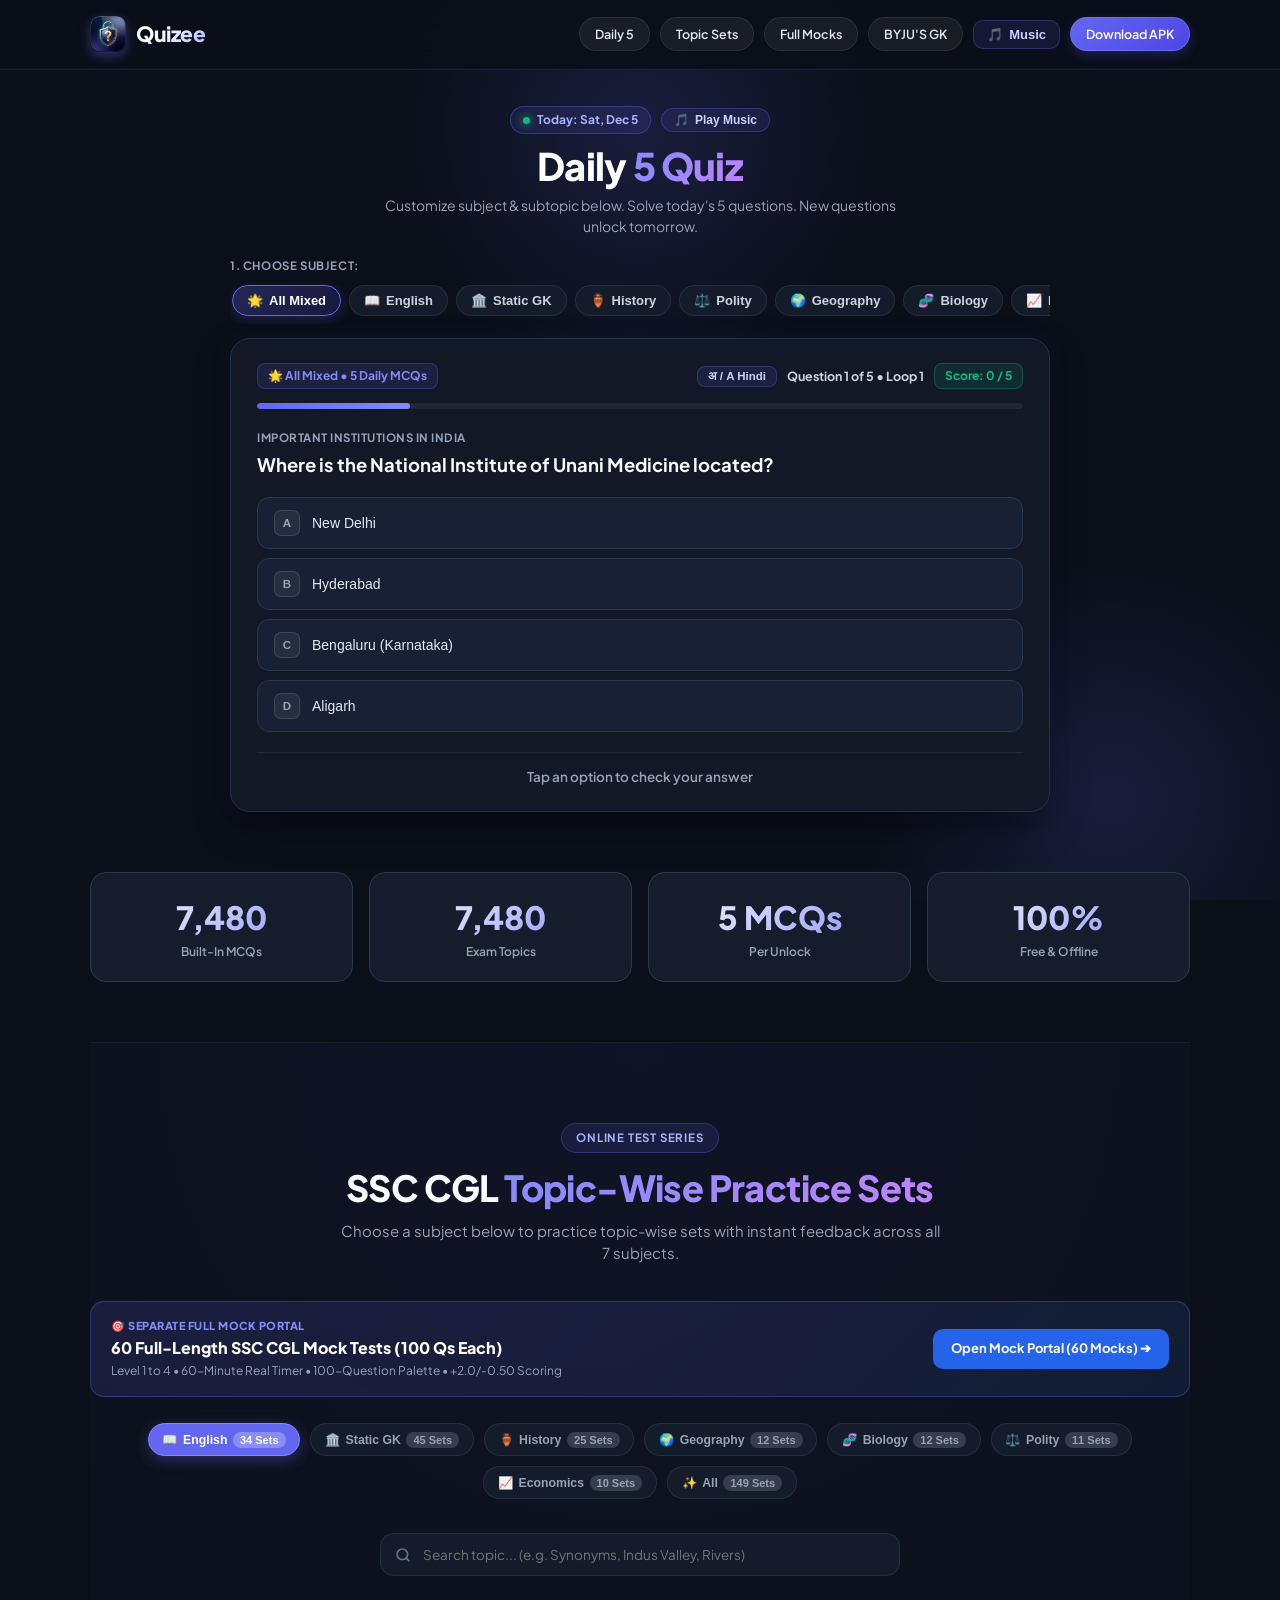
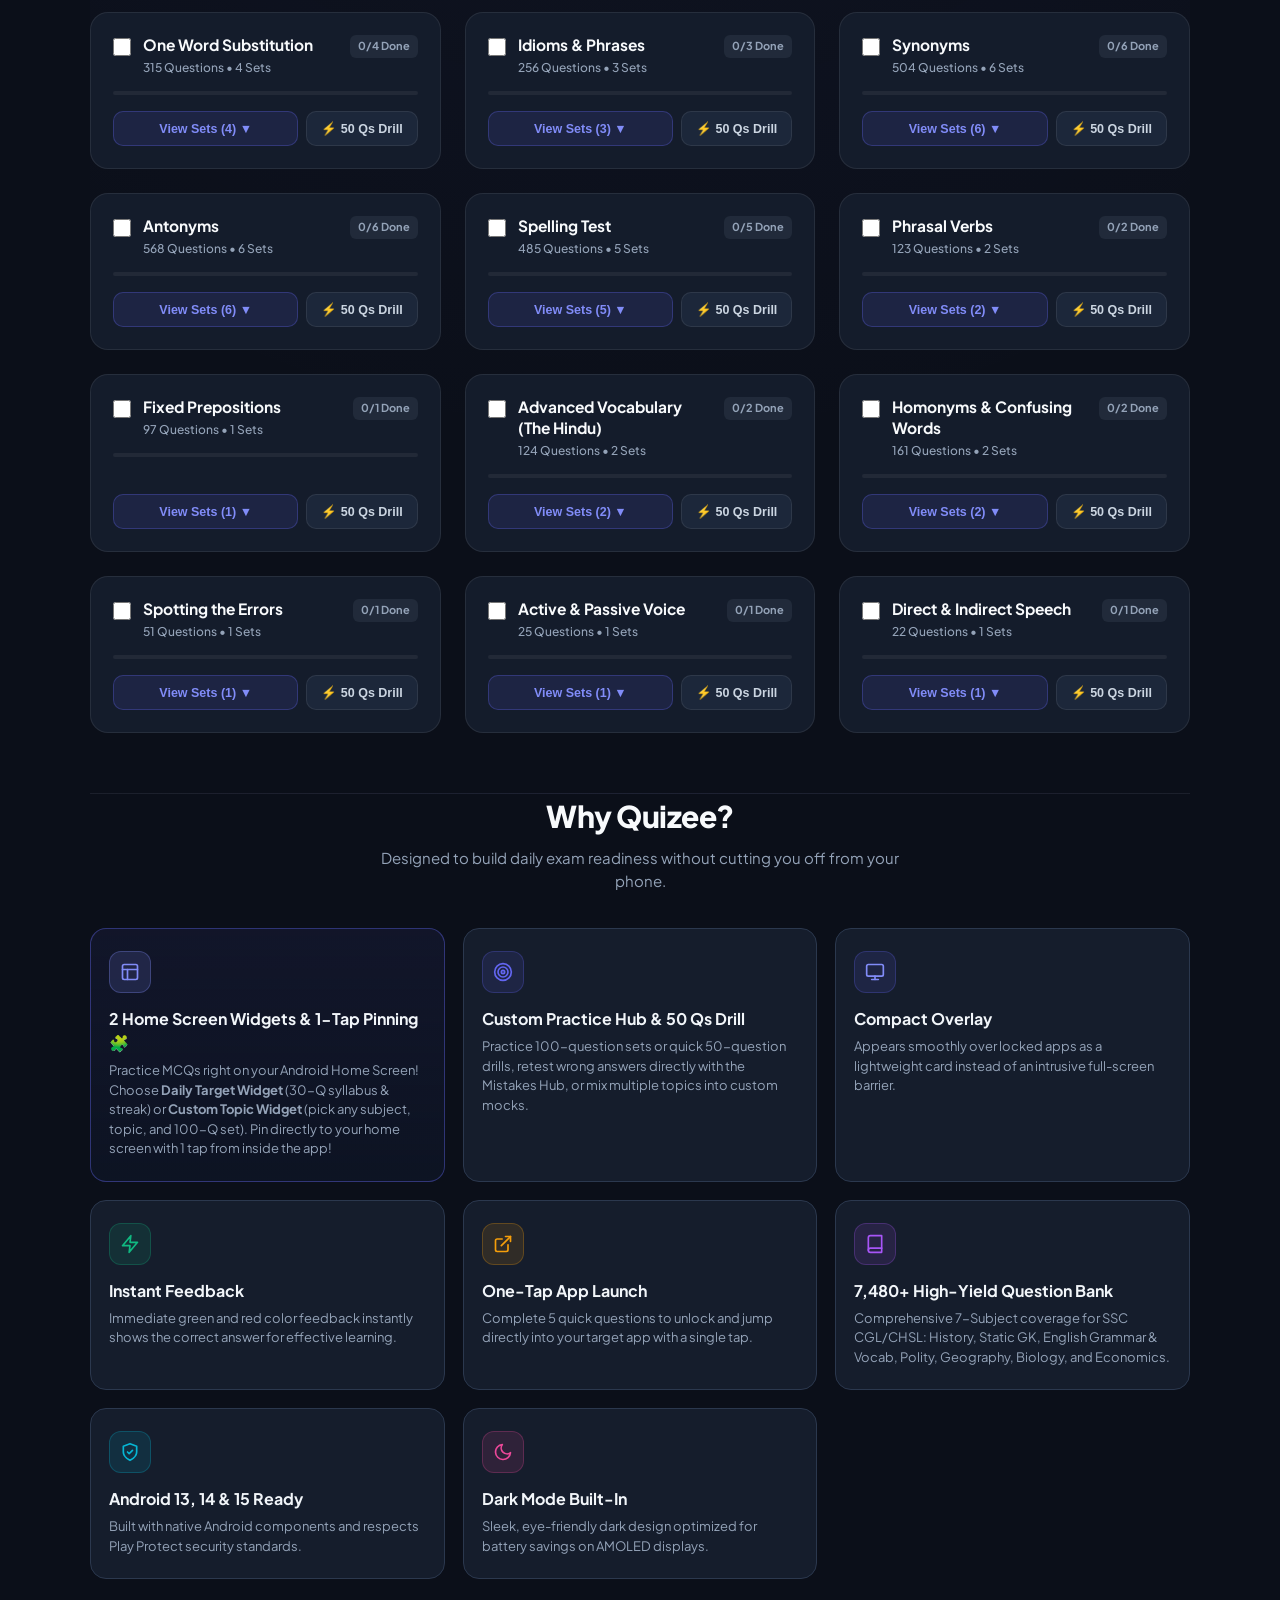
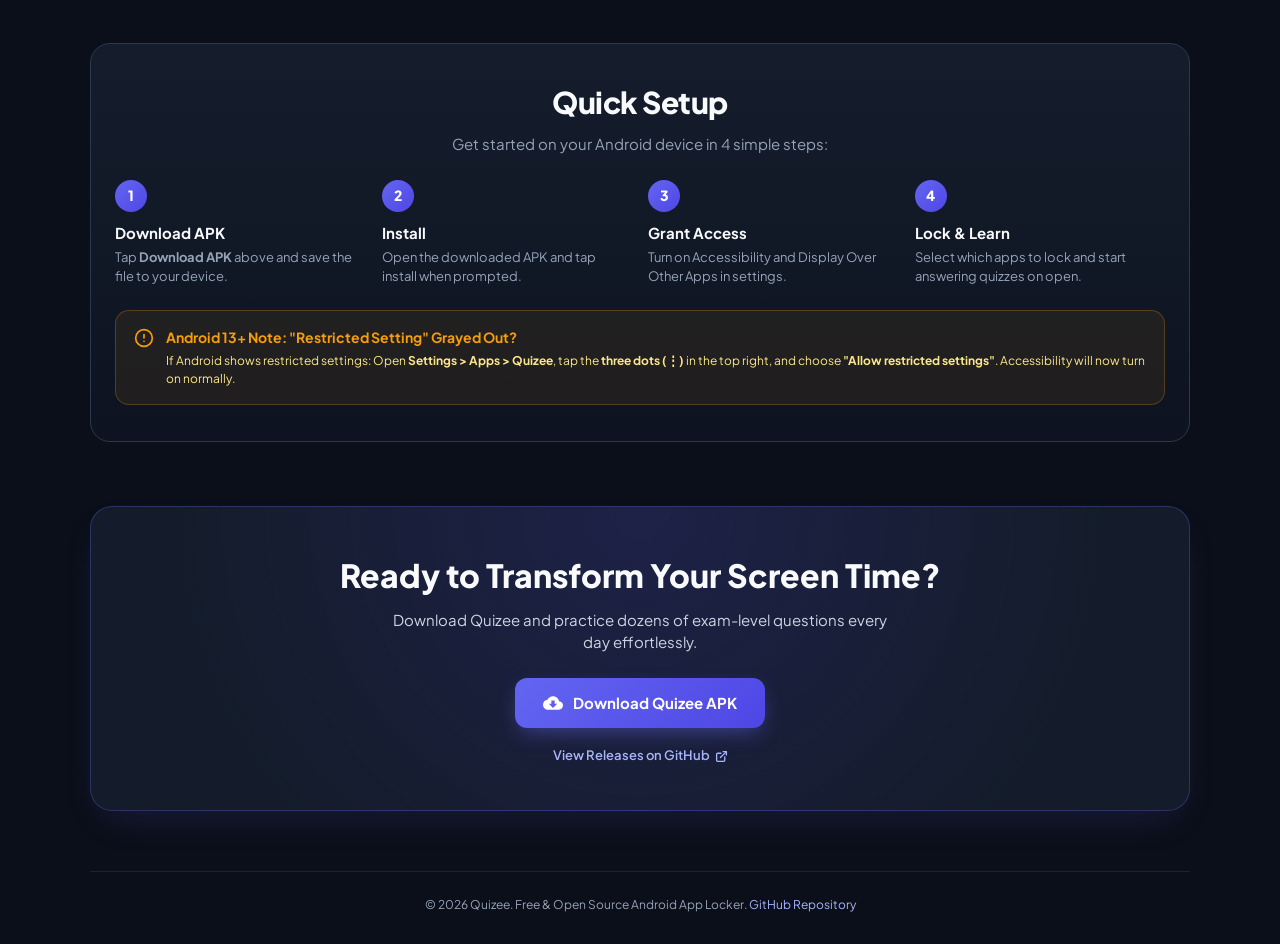
==== docs/index.html @ a21f6f50 "feat: remove manual Next button, auto-advance on answer after 1.3s" ====
<!DOCTYPE html>
<html lang="en">
<head>
    <meta charset="UTF-8">
    <meta name="viewport" content="width=device-width, initial-scale=1.0">
    <title>Quizee — Smart Quiz App Locker for Android | Download APK</title>
    <meta name="description" content="Quizee: Lock distracting apps behind quick 5-question quizzes. Practice 7400+ High-Yield Static GK, English, History, Polity, Geography, Biology & Economics MCQs while reducing screen time. Free and offline.">
    <link rel="icon" type="image/png" href="assets/favicon.png">
    
    <!-- PWA & 100% Offline Support -->
    <link rel="manifest" href="manifest.json">
    <meta name="theme-color" content="#6366f1">
    <meta name="mobile-web-app-capable" content="yes">
    <meta name="apple-mobile-web-app-capable" content="yes">
    <meta name="apple-mobile-web-app-status-bar-style" content="black-translucent">
    <meta name="apple-mobile-web-app-title" content="Quizee">

    <!-- Google Fonts -->
    <link rel="preconnect" href="https://fonts.googleapis.com">
    <link rel="preconnect" href="https://fonts.gstatic.com" crossorigin>
    <link href="https://fonts.googleapis.com/css2?family=Plus+Jakarta+Sans:wght@400;500;600;700;800&family=JetBrains+Mono:wght@500;700&display=swap" rel="stylesheet">

    <style>
        :root {
            --primary: #6366f1;
            --primary-glow: #818cf8;
            --secondary: #4f46e5;
            --correct-green: #10b981;
            --wrong-red: #ef4444;
            --bg-dark: #0b0f19;
            --card-bg: #151d2c;
            --card-border: #2b384e;
            --text-main: #f8fafc;
            --text-muted: #94a3b8;
            --amber: #f59e0b;
        }

        *, *::before, *::after {
            margin: 0;
            padding: 0;
            box-sizing: border-box;
        }

        html, body {
            width: 100%;
            max-width: 100%;
            overflow-x: hidden;
            overflow-x: clip;
            background-color: var(--bg-dark);
            color: var(--text-main);
            font-family: 'Plus Jakarta Sans', sans-serif;
            line-height: 1.5;
            -webkit-font-smoothing: antialiased;
        }

        /* Ambient Glow Wrapper to prevent horizontal overflow */
        .glow-wrapper {
            position: absolute;
            top: 0;
            left: 0;
            width: 100%;
            max-width: 100%;
            height: 100%;
            overflow: hidden;
            pointer-events: none;
            z-index: 0;
        }

        .glow-circle {
            position: absolute;
            width: min(500px, 90vw);
            height: min(500px, 90vw);
            border-radius: 50%;
            background: radial-gradient(circle, rgba(99, 102, 241, 0.16) 0%, rgba(11, 15, 25, 0) 70%);
            pointer-events: none;
        }
        .glow-1 { top: -120px; left: 50%; transform: translateX(-50%); }
        .glow-2 { top: 550px; right: -80px; }

        .container {
            width: 100%;
            max-width: 1140px;
            margin: 0 auto;
            padding: 0 20px;
            position: relative;
            z-index: 1;
        }

        @media (max-width: 480px) {
            .container {
                padding: 0 16px;
            }
        }

        /* Sticky Glassmorphic Header & Modern Responsive Navigation */
        html {
            scroll-behavior: smooth;
            scroll-padding-top: 80px;
        }

        .site-header {
            position: sticky;
            top: 0;
            left: 0;
            width: 100%;
            z-index: 1000;
            background: rgba(11, 15, 25, 0.88);
            backdrop-filter: blur(16px);
            -webkit-backdrop-filter: blur(16px);
            border-bottom: 1px solid rgba(255, 255, 255, 0.08);
            transition: all 0.3s ease;
        }

        .site-header.scrolled {
            box-shadow: 0 8px 24px rgba(0, 0, 0, 0.45);
            border-bottom-color: rgba(99, 102, 241, 0.2);
        }

        .nav-container {
            width: 100%;
            max-width: 1140px;
            margin: 0 auto;
            padding: 0 20px;
        }

        @media (max-width: 480px) {
            .nav-container {
                padding: 0 14px;
            }
        }

        nav.navbar {
            display: flex;
            align-items: center;
            justify-content: space-between;
            height: 68px;
            gap: 16px;
        }

        .logo-wrap {
            display: flex;
            align-items: center;
            gap: 10px;
            text-decoration: none;
            color: var(--text-main);
            flex-shrink: 0;
            user-select: none;
        }

        .logo-wrap img {
            width: 36px;
            height: 36px;
            border-radius: 9px;
            box-shadow: 0 4px 12px rgba(99, 102, 241, 0.4);
            display: block;
        }

        .logo-text {
            font-size: 21px;
            font-weight: 800;
            letter-spacing: -0.5px;
            background: linear-gradient(135deg, #ffffff 40%, #a5b4fc 100%);
            -webkit-background-clip: text;
            -webkit-text-fill-color: transparent;
        }

        .version-badge {
            font-size: 10.5px;
            font-weight: 700;
            color: #818cf8;
            background: rgba(99, 102, 241, 0.15);
            border: 1px solid rgba(99, 102, 241, 0.3);
            padding: 2px 7px;
            border-radius: 12px;
            letter-spacing: 0.2px;
        }

        /* Desktop Nav Actions */
        .nav-links-desktop {
            display: flex;
            align-items: center;
            gap: 10px;
        }

        .nav-btn {
            display: inline-flex;
            align-items: center;
            gap: 6px;
            background: rgba(255, 255, 255, 0.06);
            border: 1px solid rgba(255, 255, 255, 0.08);
            color: #e2e8f0;
            padding: 7px 15px;
            border-radius: 20px;
            font-size: 12.5px;
            font-weight: 600;
            text-decoration: none;
            transition: all 0.2s cubic-bezier(0.4, 0, 0.2, 1);
            white-space: nowrap;
        }

        .nav-btn:hover {
            background: rgba(255, 255, 255, 0.12);
            border-color: rgba(255, 255, 255, 0.18);
            color: #fff;
            transform: translateY(-1px);
        }

        .nav-btn-mocks {
            background: rgba(99, 102, 241, 0.12);
            border-color: rgba(99, 102, 241, 0.35);
            color: #c7d2fe;
        }

        .nav-btn-mocks:hover {
            background: rgba(99, 102, 241, 0.25);
            border-color: rgba(99, 102, 241, 0.5);
            color: #fff;
        }

        .pulse-indicator {
            width: 7px;
            height: 7px;
            border-radius: 50%;
            background: #10b981;
            box-shadow: 0 0 8px #10b981;
            display: inline-block;
            animation: pulse-dot 2s infinite;
        }

        @keyframes pulse-dot {
            0%, 100% { opacity: 1; transform: scale(1); }
            50% { opacity: 0.5; transform: scale(1.3); }
        }

        .nav-btn-primary {
            background: linear-gradient(135deg, #6366f1 0%, #4f46e5 100%);
            border-color: rgba(129, 140, 248, 0.4);
            color: #fff;
            box-shadow: 0 4px 12px rgba(79, 70, 229, 0.3);
        }

        .nav-btn-primary:hover {
            background: linear-gradient(135deg, #4f46e5 0%, #4338ca 100%);
            box-shadow: 0 6px 16px rgba(79, 70, 229, 0.45);
            color: #fff;
        }

        /* Mobile Nav Actions (Direct APK + Hamburger) */
        .nav-mobile-actions {
            display: none;
            align-items: center;
            gap: 10px;
        }

        .nav-btn-mobile-download {
            display: inline-flex;
            align-items: center;
            gap: 5px;
            background: linear-gradient(135deg, #6366f1 0%, #4f46e5 100%);
            color: #fff;
            padding: 6px 13px;
            border-radius: 16px;
            font-size: 12px;
            font-weight: 700;
            text-decoration: none;
            box-shadow: 0 2px 8px rgba(99, 102, 241, 0.35);
            white-space: nowrap;
        }

        .hamburger-btn {
            width: 40px;
            height: 40px;
            background: rgba(255, 255, 255, 0.06);
            border: 1px solid rgba(255, 255, 255, 0.12);
            border-radius: 10px;
            display: flex;
            flex-direction: column;
            align-items: center;
            justify-content: center;
            gap: 5px;
            cursor: pointer;
            padding: 0;
            transition: all 0.25s ease;
        }

        .hamburger-btn:hover, .hamburger-btn:focus-visible {
            background: rgba(255, 255, 255, 0.12);
            border-color: rgba(99, 102, 241, 0.4);
            outline: none;
        }

        .hamburger-btn .bar {
            width: 18px;
            height: 2px;
            background-color: #f1f5f9;
            border-radius: 2px;
            transition: all 0.25s cubic-bezier(0.4, 0, 0.2, 1);
        }

        /* Hamburger Active (Morphs to ✕) */
        .hamburger-btn.active {
            background: rgba(99, 102, 241, 0.2);
            border-color: rgba(99, 102, 241, 0.5);
        }

        .hamburger-btn.active .bar-1 {
            transform: translateY(7px) rotate(45deg);
        }

        .hamburger-btn.active .bar-2 {
            opacity: 0;
            transform: translateX(-6px);
        }

        .hamburger-btn.active .bar-3 {
            transform: translateY(-7px) rotate(-45deg);
        }

        /* Mobile Drawer Dropdown */
        .mobile-menu-drawer {
            max-height: 0;
            overflow: hidden;
            background: #0d1322;
            border-bottom: 1px solid transparent;
            transition: max-height 0.35s cubic-bezier(0.4, 0, 0.2, 1), border-color 0.35s;
        }

        .mobile-menu-drawer.open {
            max-height: 480px;
            border-bottom: 1px solid rgba(99, 102, 241, 0.25);
            box-shadow: 0 16px 32px rgba(0, 0, 0, 0.5);
        }

        .mobile-menu-inner {
            padding: 12px 16px 18px;
            display: flex;
            flex-direction: column;
            gap: 8px;
            max-width: 1140px;
            margin: 0 auto;
        }

        .mobile-nav-item {
            display: flex;
            align-items: center;
            gap: 12px;
            padding: 12px 14px;
            background: rgba(255, 255, 255, 0.03);
            border: 1px solid rgba(255, 255, 255, 0.06);
            border-radius: 12px;
            text-decoration: none;
            color: #f8fafc;
            transition: all 0.2s ease;
        }

        .mobile-nav-item:active, .mobile-nav-item:hover {
            background: rgba(99, 102, 241, 0.12);
            border-color: rgba(99, 102, 241, 0.3);
            transform: translateX(3px);
        }

        .mobile-item-highlight {
            background: rgba(99, 102, 241, 0.08);
            border-color: rgba(99, 102, 241, 0.25);
        }

        .mobile-item-icon {
            font-size: 20px;
            width: 32px;
            height: 32px;
            display: flex;
            align-items: center;
            justify-content: center;
            background: rgba(255, 255, 255, 0.05);
            border-radius: 8px;
            flex-shrink: 0;
        }

        .mobile-item-content {
            flex: 1;
            min-width: 0;
        }

        .mobile-item-title {
            font-size: 13.5px;
            font-weight: 700;
            color: #f8fafc;
            display: flex;
            align-items: center;
            gap: 6px;
        }

        .badge-mini {
            font-size: 10px;
            font-weight: 700;
            color: #10b981;
            background: rgba(16, 185, 129, 0.15);
            border: 1px solid rgba(16, 185, 129, 0.3);
            padding: 1px 6px;
            border-radius: 8px;
        }

        .mobile-item-desc {
            font-size: 11px;
            color: #94a3b8;
            margin-top: 1px;
            white-space: nowrap;
            overflow: hidden;
            text-overflow: ellipsis;
        }

        .mobile-arrow {
            font-size: 14px;
            color: #64748b;
            flex-shrink: 0;
            transition: transform 0.2s;
        }

        .mobile-nav-item:hover .mobile-arrow {
            color: #818cf8;
            transform: translateX(2px);
        }

        .mobile-menu-cta-wrap {
            margin-top: 6px;
            padding-top: 6px;
        }

        .mobile-btn-download {
            display: flex;
            flex-direction: column;
            align-items: center;
            justify-content: center;
            background: linear-gradient(135deg, #6366f1 0%, #4338ca 100%);
            color: #fff;
            padding: 12px 16px;
            border-radius: 12px;
            text-decoration: none;
            text-align: center;
            box-shadow: 0 4px 14px rgba(79, 70, 229, 0.35);
            border: 1px solid rgba(129, 140, 248, 0.4);
            transition: transform 0.2s;
        }

        .mobile-btn-download:active {
            transform: scale(0.98);
        }

        .mobile-btn-download span:first-child {
            font-size: 13.5px;
            font-weight: 700;
        }

        .mobile-btn-sub {
            font-size: 10.5px;
            color: #c7d2fe;
            margin-top: 2px;
            font-weight: 500;
        }

        /* Responsive Breakpoints */
        @media (max-width: 860px) {
            .nav-links-desktop {
                display: none;
            }
            .nav-mobile-actions {
                display: flex;
            }
        }

        @media (max-width: 480px) {
            nav.navbar {
                height: 60px;
            }
            .logo-wrap img {
                width: 32px;
                height: 32px;
            }
            .logo-text {
                font-size: 18px;
            }
            .version-badge {
                display: none;
            }
            .nav-btn-mobile-download {
                padding: 5px 10px;
                font-size: 11px;
            }
            .hamburger-btn {
                width: 36px;
                height: 36px;
            }
        }

        /* Hero Section */
        .hero {
            display: grid;
            grid-template-columns: 1.15fr 0.85fr;
            align-items: center;
            gap: 40px;
            padding: 56px 0 48px;
        }

        @media (max-width: 900px) {
            .hero {
                grid-template-columns: 1fr;
                text-align: center;
                padding: 32px 0;
                gap: 32px;
            }
        }

        .badge {
            display: inline-flex;
            align-items: center;
            gap: 8px;
            background: rgba(99, 102, 241, 0.12);
            border: 1px solid rgba(99, 102, 241, 0.35);
            padding: 6px 14px;
            border-radius: 30px;
            font-size: 13px;
            font-weight: 600;
            color: #a5b4fc;
            margin-bottom: 16px;
        }

        .badge-dot {
            width: 8px;
            height: 8px;
            border-radius: 50%;
            background: #10b981;
            box-shadow: 0 0 8px #10b981;
        }

        h1 {
            font-size: clamp(30px, 5.5vw, 46px);
            font-weight: 800;
            line-height: 1.18;
            letter-spacing: -1px;
            margin-bottom: 16px;
            word-wrap: break-word;
        }

        h1 span {
            background: linear-gradient(135deg, #818cf8 0%, #c084fc 100%);
            -webkit-background-clip: text;
            -webkit-text-fill-color: transparent;
        }

        .hero-desc {
            font-size: clamp(15px, 2.5vw, 17px);
            color: var(--text-muted);
            margin-bottom: 26px;
            max-width: 520px;
        }

        @media (max-width: 900px) {
            .hero-desc {
                margin: 0 auto 24px;
            }
        }

        .hero-actions {
            display: flex;
            align-items: center;
            gap: 12px;
            flex-wrap: wrap;
        }

        @media (max-width: 900px) {
            .hero-actions {
                justify-content: center;
            }
        }

        @media (max-width: 540px) {
            .hero-actions {
                flex-direction: column;
                width: 100%;
            }
            .hero-actions .btn-download,
            .hero-actions .btn-secondary {
                width: 100%;
                justify-content: center;
            }
        }

        .btn-download {
            display: inline-flex;
            align-items: center;
            justify-content: center;
            gap: 10px;
            background: linear-gradient(135deg, #6366f1 0%, #4f46e5 100%);
            color: #ffffff;
            padding: 14px 28px;
            border-radius: 12px;
            text-decoration: none;
            font-size: 15px;
            font-weight: 700;
            box-shadow: 0 8px 20px -4px rgba(99, 102, 241, 0.45);
            transition: all 0.25s ease;
        }

        .btn-download:hover {
            transform: translateY(-2px);
            box-shadow: 0 12px 25px -4px rgba(99, 102, 241, 0.6);
        }

        .btn-download svg {
            width: 20px;
            height: 20px;
            fill: currentColor;
            flex-shrink: 0;
        }

        .btn-secondary {
            display: inline-flex;
            align-items: center;
            justify-content: center;
            gap: 8px;
            background: rgba(255, 255, 255, 0.05);
            color: #e2e8f0;
            padding: 14px 22px;
            border-radius: 12px;
            text-decoration: none;
            font-size: 14px;
            font-weight: 600;
            border: 1px solid var(--card-border);
            transition: all 0.25s ease;
        }

        .btn-secondary:hover {
            background: rgba(255, 255, 255, 0.09);
            border-color: rgba(255, 255, 255, 0.2);
        }

        .apk-meta {
            margin-top: 18px;
            font-size: 12px;
            color: var(--text-muted);
            display: flex;
            align-items: center;
            gap: 14px;
            flex-wrap: wrap;
        }

        .apk-meta span {
            display: inline-flex;
            align-items: center;
            gap: 6px;
        }

        .apk-meta svg {
            width: 14px;
            height: 14px;
            color: #818cf8;
            flex-shrink: 0;
        }

        @media (max-width: 900px) {
            .apk-meta {
                justify-content: center;
            }
        }

        /* Interactive Phone Mockup */
        .mockup-wrap {
            width: 100%;
            display: flex;
            justify-content: center;
        }

        .phone-mockup {
            width: 100%;
            max-width: 320px;
            background: #090d16;
            border: 7px solid #1e293b;
            border-radius: 36px;
            padding: 14px 12px 18px;
            box-shadow: 0 25px 50px -15px rgba(0, 0, 0, 0.8), 0 0 35px rgba(99, 102, 241, 0.2);
            position: relative;
            min-height: 470px;
            display: flex;
            flex-direction: column;
            justify-content: center;
            background-image: radial-gradient(circle at 50% 10%, #172033 0%, #090d16 80%);
        }

        .phone-notch {
            width: 80px;
            height: 12px;
            background: #1e293b;
            border-radius: 10px;
            margin: 0 auto 12px;
        }

        .floating-dialog {
            background: var(--card-bg);
            border: 1px solid var(--card-border);
            border-radius: 18px;
            padding: 14px;
            box-shadow: 0 10px 25px rgba(0, 0, 0, 0.6);
        }

        .phone-header {
            display: flex;
            align-items: center;
            gap: 10px;
            margin-bottom: 10px;
            padding-bottom: 8px;
            border-bottom: 1px solid var(--card-border);
        }

        .phone-header img {
            width: 34px;
            height: 34px;
            border-radius: 8px;
            flex-shrink: 0;
        }

        .phone-header h4 {
            font-size: 13px;
            color: #f8fafc;
            margin-bottom: 1px;
            text-align: left;
            display: flex;
            align-items: center;
            gap: 5px;
        }

        .phone-header h4 svg {
            color: #f59e0b;
            flex-shrink: 0;
        }

        .phone-header p {
            font-size: 11px;
            color: #94a3b8;
            text-align: left;
        }

        .progress-box {
            display: flex;
            justify-content: space-between;
            align-items: center;
            font-size: 11px;
            font-weight: 700;
            color: #818cf8;
            margin-bottom: 6px;
        }

        .progress-bar-bg {
            width: 100%;
            height: 4px;
            background: #1e293b;
            border-radius: 4px;
            overflow: hidden;
            margin-bottom: 10px;
        }

        .progress-bar-fill {
            width: 20%;
            height: 100%;
            background: #818cf8;
            border-radius: 4px;
            transition: width 0.3s;
        }

        .mockup-card {
            background: #1c2638;
            border-radius: 10px;
            padding: 8px 10px;
            border: 1px solid #2b384e;
            margin-bottom: 8px;
        }

        .mockup-category {
            font-size: 10px;
            font-weight: 700;
            color: #818cf8;
            text-transform: uppercase;
        }

        .mockup-question {
            font-size: 12px;
            font-weight: 700;
            color: #f8fafc;
            margin-top: 2px;
            line-height: 1.35;
        }

        .mockup-options {
            display: flex;
            flex-direction: column;
            gap: 5px;
        }

        .mockup-option {
            background: #1a2436;
            border: 1.5px solid #2e3d56;
            border-radius: 8px;
            padding: 7px 9px;
            font-size: 11px;
            color: #e2e8f0;
            display: flex;
            align-items: center;
            cursor: pointer;
            transition: all 0.18s ease;
            user-select: none;
            word-break: break-word;
        }

        .mockup-option:hover {
            border-color: #818cf8;
        }

        .opt-badge {
            width: 17px;
            height: 17px;
            border-radius: 50%;
            background: #2b384e;
            display: inline-flex;
            align-items: center;
            justify-content: center;
            font-size: 9px;
            font-weight: 700;
            margin-right: 7px;
            color: #fff;
            flex-shrink: 0;
        }

        .mockup-option.correct {
            background: #064e3b !important;
            border-color: #10b981 !important;
            color: #fff !important;
        }

        .mockup-option.wrong {
            background: #7f1d1d !important;
            border-color: #ef4444 !important;
            color: #fff !important;
        }

        .demo-tip {
            font-size: 10px;
            color: #a5b4fc;
            text-align: center;
            margin-top: 8px;
            display: flex;
            align-items: center;
            justify-content: center;
            gap: 5px;
        }

        .demo-tip svg {
            width: 12px;
            height: 12px;
            flex-shrink: 0;
        }

        /* Stats Grid */
        .stats-grid {
            display: grid;
            grid-template-columns: repeat(4, 1fr);
            gap: 16px;
            margin: 36px 0 60px;
        }

        @media (max-width: 768px) {
            .stats-grid {
                grid-template-columns: repeat(2, 1fr);
                gap: 12px;
                margin: 28px 0 48px;
            }
        }

        .stat-card {
            background: var(--card-bg);
            border: 1px solid var(--card-border);
            border-radius: 16px;
            padding: 20px 14px;
            text-align: center;
        }

        .stat-number {
            font-size: clamp(26px, 4vw, 32px);
            font-weight: 800;
            background: linear-gradient(135deg, #fff 0%, #818cf8 100%);
            -webkit-background-clip: text;
            -webkit-text-fill-color: transparent;
            margin-bottom: 2px;
        }

        .stat-label {
            font-size: 12px;
            color: var(--text-muted);
            font-weight: 600;
        }

        /* Section Headings */
        .section-title {
            text-align: center;
            font-size: clamp(24px, 4vw, 30px);
            font-weight: 800;
            letter-spacing: -0.5px;
            margin-bottom: 8px;
        }

        .section-desc {
            text-align: center;
            color: var(--text-muted);
            font-size: clamp(14px, 2.5vw, 15px);
            max-width: 520px;
            margin: 0 auto 36px;
        }

        /* Features Section */
        .features-grid {
            display: grid;
            grid-template-columns: repeat(3, 1fr);
            gap: 18px;
            margin-bottom: 64px;
        }

        @media (max-width: 860px) {
            .features-grid {
                grid-template-columns: repeat(2, 1fr);
            }
        }

        @media (max-width: 560px) {
            .features-grid {
                grid-template-columns: 1fr;
            }
        }

        .feature-card {
            background: var(--card-bg);
            border: 1px solid var(--card-border);
            border-radius: 16px;
            padding: 22px 18px;
            transition: all 0.25s ease;
        }

        .feature-card:hover {
            border-color: rgba(99, 102, 241, 0.4);
            transform: translateY(-2px);
        }

        .feature-icon-wrap {
            width: 42px;
            height: 42px;
            border-radius: 12px;
            background: rgba(99, 102, 241, 0.12);
            border: 1px solid rgba(99, 102, 241, 0.25);
            display: inline-flex;
            align-items: center;
            justify-content: center;
            color: #818cf8;
            margin-bottom: 14px;
        }

        .feature-icon-wrap svg {
            width: 20px;
            height: 20px;
        }

        .feature-card h3 {
            font-size: 16px;
            font-weight: 700;
            margin-bottom: 6px;
            color: #f1f5f9;
        }

        .feature-card p {
            font-size: 13px;
            color: var(--text-muted);
            line-height: 1.5;
        }

        /* Steps Section */
        .steps-box {
            background: linear-gradient(180deg, #151d2c 0%, #0d1320 100%);
            border: 1px solid var(--card-border);
            border-radius: 20px;
            padding: 36px 24px;
            margin-bottom: 64px;
        }

        @media (max-width: 560px) {
            .steps-box {
                padding: 26px 16px;
            }
        }

        .steps-grid {
            display: grid;
            grid-template-columns: repeat(4, 1fr);
            gap: 16px;
            margin-top: 24px;
        }

        @media (max-width: 860px) {
            .steps-grid {
                grid-template-columns: repeat(2, 1fr);
                gap: 18px;
            }
        }

        @media (max-width: 540px) {
            .steps-grid {
                grid-template-columns: 1fr;
                gap: 14px;
            }
        }

        .step-item {
            position: relative;
        }

        .step-num {
            width: 32px;
            height: 32px;
            border-radius: 50%;
            background: linear-gradient(135deg, #6366f1, #4f46e5);
            color: #fff;
            display: flex;
            align-items: center;
            justify-content: center;
            font-weight: 800;
            font-size: 14px;
            margin-bottom: 10px;
        }

        .step-item h4 {
            font-size: 15px;
            font-weight: 700;
            color: #f8fafc;
            margin-bottom: 4px;
        }

        .step-item p {
            font-size: 13px;
            color: var(--text-muted);
            line-height: 1.45;
        }

        /* Restricted Settings Alert Box */
        .restricted-alert-box {
            background: rgba(245, 158, 11, 0.08);
            border: 1px solid rgba(245, 158, 11, 0.25);
            border-radius: 14px;
            padding: 16px 18px;
            margin-top: 24px;
            display: flex;
            gap: 12px;
            align-items: flex-start;
        }

        @media (max-width: 560px) {
            .restricted-alert-box {
                flex-direction: column;
                gap: 8px;
            }
        }

        .alert-icon {
            flex-shrink: 0;
            margin-top: 1px;
        }

        .alert-icon svg {
            width: 20px;
            height: 20px;
            color: var(--amber);
        }

        .alert-content h4 {
            font-size: 14px;
            color: var(--amber);
            font-weight: 700;
            margin-bottom: 4px;
        }

        .alert-content p {
            font-size: 12px;
            color: #fde68a;
            line-height: 1.5;
        }

        /* Download Section */
        .download-cta-box {
            background: radial-gradient(circle at 50% 0%, rgba(99, 102, 241, 0.22) 0%, rgba(21, 29, 44, 0.95) 75%);
            border: 1px solid rgba(99, 102, 241, 0.3);
            border-radius: 22px;
            padding: 44px 20px;
            text-align: center;
            margin-bottom: 60px;
            box-shadow: 0 16px 40px -15px rgba(99, 102, 241, 0.2);
        }

        .download-cta-box h2 {
            font-size: clamp(24px, 4.5vw, 32px);
            font-weight: 800;
            margin-bottom: 10px;
        }

        .download-cta-box p {
            font-size: clamp(14px, 2.5vw, 15px);
            color: #cbd5e1;
            max-width: 500px;
            margin: 0 auto 24px;
        }

        @media (max-width: 540px) {
            .download-cta-box .btn-download {
                width: 100%;
                padding: 14px 20px;
            }
        }

        footer {
            border-top: 1px solid rgba(255, 255, 255, 0.08);
            padding: 24px 0;
            text-align: center;
            font-size: 12px;
            color: var(--text-muted);
        }

        footer a {
            color: #a5b4fc;
            text-decoration: none;
        }
        footer a:hover {
            text-decoration: underline;
        }
/* ========================================================= */
/* QUIZEE APP SIMULATOR STYLES                               */
/* ========================================================= */

.nav-btn-test {
    background: linear-gradient(135deg, rgba(99, 102, 241, 0.28) 0%, rgba(129, 140, 248, 0.28) 100%);
    border: 1.5px solid rgba(129, 140, 248, 0.6);
    color: #c7d2fe;
    display: inline-flex;
    align-items: center;
    gap: 6px;
    cursor: pointer;
    font-weight: 700;
    box-shadow: 0 0 12px rgba(99, 102, 241, 0.25);
}
.nav-btn-test:hover {
    background: rgba(99, 102, 241, 0.5);
    color: #fff;
    border-color: #818cf8;
    box-shadow: 0 0 18px rgba(99, 102, 241, 0.5);
    transform: translateY(-1px);
}

.btn-test-app {
    display: inline-flex;
    align-items: center;
    justify-content: center;
    gap: 8px;
    background: linear-gradient(135deg, #10b981 0%, #059669 100%);
    color: #ffffff;
    padding: 14px 24px;
    border-radius: 12px;
    border: none;
    font-size: 15px;
    font-weight: 700;
    cursor: pointer;
    box-shadow: 0 8px 20px -4px rgba(16, 185, 129, 0.45);
    transition: all 0.25s ease;
    font-family: inherit;
    text-decoration: none;
}
.btn-test-app:hover {
    transform: translateY(-2px);
    box-shadow: 0 12px 25px -4px rgba(16, 185, 129, 0.6);
    background: linear-gradient(135deg, #059669 0%, #047857 100%);
}

.floating-sim-btn {
    position: fixed;
    bottom: 24px;
    right: 24px;
    z-index: 999;
    background: linear-gradient(135deg, #6366f1, #4f46e5);
    color: #fff;
    border: 1.5px solid rgba(255, 255, 255, 0.25);
    border-radius: 30px;
    padding: 11px 20px;
    font-size: 13px;
    font-weight: 700;
    display: flex;
    align-items: center;
    gap: 8px;
    cursor: pointer;
    box-shadow: 0 12px 30px rgba(99, 102, 241, 0.55);
    transition: all 0.25s ease;
    font-family: inherit;
}
.floating-sim-btn:hover {
    transform: translateY(-3px) scale(1.03);
    box-shadow: 0 16px 36px rgba(99, 102, 241, 0.7);
}
.sim-pulse-dot {
    width: 9px;
    height: 9px;
    background: #10b981;
    border-radius: 50%;
    box-shadow: 0 0 10px #10b981;
    animation: simPulse 1.8s infinite;
}
@keyframes simPulse {
    0%, 100% { opacity: 1; transform: scale(1); }
    50% { opacity: 0.4; transform: scale(1.3); }
}

/* Mockup Mode Header */
.mockup-mode-tabs {
    display: flex;
    background: #151d2c;
    border: 1px solid #2b384e;
    border-radius: 12px;
    padding: 3px;
    margin-bottom: 10px;
    gap: 4px;
}
.mockup-tab-btn {
    flex: 1;
    background: transparent;
    border: none;
    color: #94a3b8;
    font-size: 11px;
    font-weight: 700;
    padding: 6px 10px;
    border-radius: 8px;
    cursor: pointer;
    transition: all 0.2s;
    font-family: inherit;
    display: inline-flex;
    align-items: center;
    justify-content: center;
    gap: 5px;
}
.mockup-tab-btn.active, .mockup-tab-btn:hover {
    background: #6366f1;
    color: #ffffff;
}

/* Modal Overlay */
.app-sim-modal-overlay {
    position: fixed;
    inset: 0;
    background: rgba(6, 10, 18, 0.88);
    backdrop-filter: blur(14px);
    -webkit-backdrop-filter: blur(14px);
    z-index: 10000;
    display: none;
    align-items: center;
    justify-content: center;
    padding: 16px;
    overflow-y: auto;
}
.app-sim-modal-overlay.active {
    display: flex;
}
.app-sim-wrapper {
    display: flex;
    flex-direction: column;
    align-items: center;
    gap: 12px;
    max-width: 100%;
    animation: simModalIn 0.28s cubic-bezier(0.16, 1, 0.3, 1);
}
@keyframes simModalIn {
    from { opacity: 0; transform: scale(0.95) translateY(12px); }
    to { opacity: 1; transform: scale(1) translateY(0); }
}

/* Top Simulator Control Bar */
.sim-top-bar {
    background: #151d2c;
    border: 1px solid #2b384e;
    border-radius: 16px;
    padding: 8px 16px;
    display: flex;
    align-items: center;
    gap: 10px;
    justify-content: space-between;
    width: 100%;
    max-width: 440px;
    box-shadow: 0 8px 24px rgba(0, 0, 0, 0.4);
    flex-wrap: wrap;
}
.sim-title-group {
    display: flex;
    align-items: center;
    gap: 8px;
    font-size: 13px;
    font-weight: 700;
    color: #f8fafc;
}
.sim-badge-live {
    background: rgba(16, 185, 129, 0.15);
    color: #10b981;
    font-size: 10px;
    font-weight: 800;
    padding: 2px 7px;
    border-radius: 6px;
    border: 1px solid rgba(16, 185, 129, 0.35);
    text-transform: uppercase;
}
.sim-quick-nav {
    display: flex;
    align-items: center;
    gap: 4px;
}
.sim-quick-btn {
    background: #1c2638;
    border: 1px solid #2b384e;
    color: #94a3b8;
    padding: 4px 8px;
    border-radius: 6px;
    font-size: 10.5px;
    font-weight: 600;
    cursor: pointer;
    transition: all 0.2s;
    font-family: inherit;
}
.sim-quick-btn:hover, .sim-quick-btn.active {
    background: #6366f1;
    color: #fff;
    border-color: #818cf8;
}
.sim-top-actions {
    display: flex;
    align-items: center;
    gap: 6px;
}
.sim-btn-icon {
    background: #1c2638;
    border: 1px solid #2b384e;
    color: #cbd5e1;
    width: 30px;
    height: 30px;
    border-radius: 8px;
    display: inline-flex;
    align-items: center;
    justify-content: center;
    cursor: pointer;
    transition: all 0.2s;
    font-size: 13px;
    font-family: inherit;
}
.sim-btn-icon:hover {
    background: #233047;
    color: #fff;
    border-color: #818cf8;
}

/* Simulator Phone Container */
.sim-phone {
    width: 375px;
    max-width: 100%;
    box-sizing: border-box;
    height: 750px;
    max-height: 84vh;
    background: #0b0f19;
    border: 8px solid #1e293b;
    border-radius: 44px;
    position: relative;
    display: flex;
    flex-direction: column;
    box-shadow: 0 25px 60px rgba(0, 0, 0, 0.9), 0 0 40px rgba(99, 102, 241, 0.25);
    overflow: hidden;
    user-select: none;
}

/* Status Bar */
.sim-status-bar {
    height: 28px;
    display: flex;
    align-items: center;
    justify-content: space-between;
    padding: 0 20px;
    font-size: 11px;
    font-weight: 700;
    color: #cbd5e1;
    z-index: 40;
    background: #0b0f19;
    flex-shrink: 0;
    position: relative;
}
.sim-camera-cutout {
    width: 12px;
    height: 12px;
    border-radius: 50%;
    background: #000;
    border: 2px solid #1e293b;
    position: absolute;
    top: 7px;
    left: 50%;
    transform: translateX(-50%);
}
.sim-status-icons {
    display: flex;
    align-items: center;
    gap: 6px;
}

/* App Header */
.sim-app-toolbar {
    height: 52px;
    display: flex;
    align-items: center;
    justify-content: space-between;
    padding: 0 16px;
    border-bottom: 1px solid #1f2b3e;
    background: #0b0f19;
    flex-shrink: 0;
    z-index: 30;
}
.sim-brand {
    display: flex;
    align-items: center;
    gap: 8px;
}
.sim-brand-title {
    font-size: 18px;
    font-weight: 800;
    color: #f8fafc;
    letter-spacing: -0.3px;
}
.sim-brand-badge {
    background: #1c2638;
    border: 1px solid #2b384e;
    color: #818cf8;
    font-size: 10px;
    font-weight: 700;
    padding: 2px 7px;
    border-radius: 6px;
}
.sim-toolbar-actions {
    display: flex;
    align-items: center;
    gap: 6px;
}
.sim-btn-manage {
    background: none;
    border: none;
    color: #818cf8;
    font-size: 11px;
    font-weight: 700;
    display: flex;
    align-items: center;
    gap: 4px;
    cursor: pointer;
    padding: 5px 8px;
    border-radius: 8px;
    font-family: inherit;
    transition: background 0.15s;
}
.sim-btn-manage:hover {
    background: rgba(99, 102, 241, 0.15);
}
.sim-btn-test-lock {
    background: #6366f1;
    color: #fff;
    border: none;
    font-size: 11px;
    font-weight: 700;
    padding: 6px 12px;
    border-radius: 16px;
    cursor: pointer;
    font-family: inherit;
    transition: background 0.2s;
    box-shadow: 0 2px 8px rgba(99, 102, 241, 0.4);
}
.sim-btn-test-lock:hover {
    background: #4f46e5;
}

/* App Content Area */
.sim-pages-container {
    flex: 1;
    overflow-y: auto;
    overflow-x: hidden;
    position: relative;
    background: #0b0f19;
    scrollbar-width: thin;
    scrollbar-color: #2b384e #0b0f19;
}
.sim-pages-container::-webkit-scrollbar {
    width: 3px;
}
.sim-pages-container::-webkit-scrollbar-thumb {
    background: #2b384e;
    border-radius: 3px;
}

.sim-page {
    display: none;
    padding: 14px 14px 20px;
    animation: fadeInPage 0.2s ease;
}
.sim-page.active {
    display: block;
}
@keyframes fadeInPage {
    from { opacity: 0; transform: translateY(4px); }
    to { opacity: 1; transform: translateY(0); }
}


/* Full Mobile & Tablet Responsiveness for App Simulator */
.sim-app-item {
    background: #141c2c;
    border: 1px solid rgba(255, 255, 255, 0.08);
    border-radius: 12px;
    padding: 11px 14px;
    display: flex;
    align-items: center;
    gap: 12px;
    transition: all 0.2s ease;
    width: 100%;
    box-sizing: border-box;
}
.sim-app-item:hover {
    border-color: #6366f1;
    background: #18233a;
    transform: translateY(-1px);
}
.sim-page, .sim-pages-container, .sim-card, .sim-topic-card {
    box-sizing: border-box;
}

@media (max-width: 520px) {
    .app-sim-modal-overlay {
        padding: 0 !important;
        align-items: stretch !important;
        justify-content: stretch !important;
    }
    .app-sim-wrapper {
        width: 100% !important;
        height: 100% !important;
        max-width: 100% !important;
        gap: 0 !important;
        border-radius: 0 !important;
    }
    .sim-top-bar {
        border-radius: 0 !important;
        max-width: 100% !important;
        border-left: none !important;
        border-right: none !important;
        border-top: none !important;
        padding: 8px 12px !important;
    }
    .sim-phone {
        width: 100% !important;
        max-width: 100% !important;
        height: calc(100vh - 54px) !important;
        max-height: none !important;
        border: none !important;
        border-radius: 0 !important;
        box-shadow: none !important;
        flex: 1;
    }
    .sim-phone-header {
        border-radius: 0 !important;
    }
    .sim-page {
        padding: 14px 14px 80px !important;
        box-sizing: border-box !important;
    }
    .sim-bottom-nav {
        border-radius: 0 !important;
    }
}

/* Custom Practice Hub (Spacious, refined, and clean) */
.sim-topic-card {
    background: #141d2e;
    border: 1px solid rgba(255, 255, 255, 0.08);
    border-radius: 14px;
    padding: 14px 16px;
    margin-bottom: 14px;
    transition: all 0.2s ease;
}
.sim-topic-card.selected {
    border-color: #6366f1;
    background: #18233a;
    box-shadow: 0 4px 20px rgba(99, 102, 241, 0.15);
}
.sim-topic-header {
    display: flex;
    align-items: center;
    gap: 12px;
}
.sim-topic-cb {
    width: 17px;
    height: 17px;
    accent-color: #6366f1;
    cursor: pointer;
    flex-shrink: 0;
    margin: 0;
}
.sim-topic-info {
    flex: 1;
    min-width: 0;
}
.sim-topic-title {
    font-size: 13px;
    font-weight: 600;
    color: #f8fafc;
    line-height: 1.3;
}
.sim-topic-meta {
    font-size: 10.5px;
    color: #94a3b8;
    margin-top: 3px;
}
.sim-topic-progress-bar {
    height: 3.5px;
    background: rgba(255, 255, 255, 0.06);
    border-radius: 2px;
    overflow: hidden;
    margin-top: 10px;
}
.sim-topic-progress-fill {
    height: 100%;
    background: #10b981;
    border-radius: 2px;
    width: 0%;
}
.sim-topic-actions {
    display: flex;
    gap: 8px;
    margin-top: 12px;
}
.sim-topic-sets-container {
    margin-top: 12px;
    padding: 12px;
    background: rgba(15, 23, 42, 0.6);
    border: 1px solid rgba(255, 255, 255, 0.05);
    border-radius: 12px;
}
.sim-mini-set-card {
    background: rgba(30, 41, 59, 0.7);
    border: 1px solid rgba(255, 255, 255, 0.06);
    border-radius: 9px;
    padding: 8px 10px;
    margin-bottom: 7px;
}
.sim-mini-set-card:last-child {
    margin-bottom: 0;
}
.sim-mini-set-header {
    display: flex;
    align-items: center;
    justify-content: space-between;
    margin-bottom: 6px;
}
.sim-mini-set-title {
    font-size: 11.5px;
    font-weight: 600;
    color: #f1f5f9;
}
.sim-mini-set-actions {
    display: flex;
    gap: 6px;
}
.sim-multi-bar {
    position: absolute;
    bottom: 0;
    left: 0;
    right: 0;
    background: #151d2c;
    border-top: 2px solid #6366f1;
    padding: 12px 14px;
    box-shadow: 0 -8px 24px rgba(0,0,0,0.6);
    z-index: 100;
    animation: slideUpBar 0.2s ease;
}
@keyframes slideUpBar {
    from { transform: translateY(100%); }
    to { transform: translateY(0); }
}

/* Cards inside App */
.sim-card {
    background: #151d2c;
    border: 1px solid #2b384e;
    border-radius: 16px;
    padding: 14px;
    margin-bottom: 12px;
    box-shadow: 0 4px 12px rgba(0, 0, 0, 0.2);
}
.sim-card-highlight {
    border-color: #6366f1;
    box-shadow: 0 0 14px rgba(99, 102, 241, 0.2);
}

.sim-card-header {
    display: flex;
    align-items: center;
    justify-content: space-between;
    margin-bottom: 8px;
}
.sim-card-title {
    font-size: 14.5px;
    font-weight: 700;
    color: #f8fafc;
}
.sim-badge-amber {
    background: #1c2638;
    border: 1px solid #543a0c;
    color: #f59e0b;
    font-size: 11px;
    font-weight: 700;
    padding: 3px 8px;
    border-radius: 6px;
}
.sim-badge-green {
    background: #1c2638;
    border: 1px solid #064e3b;
    color: #10b981;
    font-size: 11px;
    font-weight: 700;
    padding: 3px 8px;
    border-radius: 6px;
}
.sim-badge-red {
    background: #1c2638;
    border: 1px solid #7f1d1d;
    color: #ef4444;
    font-size: 11px;
    font-weight: 700;
    padding: 3px 8px;
    border-radius: 6px;
}

/* Button & Chips Row */
.sim-btn-row {
    display: flex;
    gap: 8px;
    margin-top: 10px;
}
.sim-btn-secondary {
    background: #1c2638;
    border: 1px solid #2b384e;
    color: #f8fafc;
    padding: 8px 12px;
    border-radius: 10px;
    font-size: 11px;
    font-weight: 700;
    cursor: pointer;
    font-family: inherit;
    display: inline-flex;
    align-items: center;
    justify-content: center;
    gap: 5px;
    transition: all 0.2s;
    flex: 1;
}
.sim-btn-secondary:hover {
    background: #233047;
    border-color: #818cf8;
}
.sim-btn-primary {
    background: #6366f1;
    color: #fff;
    border: none;
    padding: 10px 14px;
    border-radius: 10px;
    font-size: 12px;
    font-weight: 800;
    cursor: pointer;
    font-family: inherit;
    display: inline-flex;
    align-items: center;
    justify-content: center;
    gap: 6px;
    width: 100%;
    transition: all 0.2s;
    box-shadow: 0 4px 12px rgba(99, 102, 241, 0.35);
}
.sim-btn-primary:hover {
    background: #4f46e5;
}

/* Quick Count Chips */
.sim-count-chips {
    display: flex;
    gap: 6px;
    margin: 10px 0;
}
.sim-count-chip {
    flex: 1;
    background: #1c2638;
    border: 1px solid #2b384e;
    color: #cbd5e1;
    padding: 6px 0;
    border-radius: 8px;
    font-size: 11px;
    font-weight: 700;
    cursor: pointer;
    text-align: center;
    font-family: inherit;
    transition: all 0.2s;
}
.sim-count-chip.active {
    background: #6366f1;
    color: #fff;
    border-color: #818cf8;
}

/* Practice Set Cards */
.sim-set-card {
    background: #151d2c;
    border: 1px solid #2b384e;
    border-radius: 14px;
    padding: 12px;
    margin-bottom: 10px;
    transition: all 0.2s ease;
}
.sim-set-card:hover {
    border-color: #818cf8;
}
.sim-set-card-header {
    display: flex;
    align-items: center;
    justify-content: space-between;
    margin-bottom: 6px;
}
.sim-set-title {
    font-size: 13px;
    font-weight: 700;
    color: #f8fafc;
}
.sim-set-actions {
    display: flex;
    gap: 8px;
    margin-top: 10px;
}

/* 2x2 Practice Hub Grid */
.sim-practice-grid {
    display: grid;
    grid-template-columns: 1fr 1fr;
    gap: 10px;
    margin-bottom: 12px;
}
.sim-grid-card {
    background: #151d2c;
    border: 1px solid #2b384e;
    border-radius: 16px;
    padding: 14px 12px;
    cursor: pointer;
    transition: all 0.2s ease;
    display: flex;
    flex-direction: column;
}
.sim-grid-card:hover {
    border-color: #818cf8;
    background: #192336;
    transform: translateY(-1px);
}
.sim-grid-card-top {
    display: flex;
    align-items: center;
    justify-content: space-between;
    margin-bottom: 10px;
}
.sim-grid-icon-wrap {
    width: 32px;
    height: 32px;
    border-radius: 10px;
    display: flex;
    align-items: center;
    justify-content: center;
}
.sim-grid-title {
    font-size: 13.5px;
    font-weight: 700;
    color: #f8fafc;
}
.sim-grid-sub {
    font-size: 11px;
    color: #94a3b8;
    margin-top: 2px;
}

/* Grid of 3 stats */
.sim-stat-pillars {
    display: grid;
    grid-template-columns: repeat(3, 1fr);
    gap: 6px;
    margin-bottom: 12px;
}
.sim-stat-pill {
    background: #151d2c;
    border: 1px solid #2b384e;
    border-radius: 12px;
    padding: 8px 6px;
    text-align: center;
}
.sim-stat-pill-val {
    font-size: 13px;
    font-weight: 800;
    color: #818cf8;
}
.sim-stat-pill-lbl {
    font-size: 10px;
    color: #64748b;
    margin-top: 2px;
}

/* App Locker List */
.sim-app-item {
    background: #151d2c;
    border: 1px solid #2b384e;
    border-radius: 12px;
    padding: 10px 12px;
    margin-bottom: 8px;
    display: flex;
    align-items: center;
    gap: 10px;
    transition: border-color 0.2s;
}
.sim-app-item:hover {
    border-color: #818cf8;
}
.sim-app-icon {
    width: 34px;
    height: 34px;
    border-radius: 8px;
    display: flex;
    align-items: center;
    justify-content: center;
    font-size: 17px;
    flex-shrink: 0;
}
.sim-app-info {
    flex: 1;
    min-width: 0;
}
.sim-app-name {
    font-size: 12.5px;
    font-weight: 700;
    color: #f8fafc;
    white-space: nowrap;
    overflow: hidden;
    text-overflow: ellipsis;
}
.sim-app-pkg {
    font-size: 9.5px;
    color: #64748b;
    white-space: nowrap;
    overflow: hidden;
    text-overflow: ellipsis;
}
.sim-app-actions {
    display: flex;
    align-items: center;
    gap: 8px;
}
.sim-btn-play-lock {
    background: #1c2638;
    border: 1px solid #2b384e;
    color: #818cf8;
    padding: 4px 7px;
    border-radius: 6px;
    font-size: 10px;
    font-weight: 700;
    cursor: pointer;
    font-family: inherit;
    display: inline-flex;
    align-items: center;
    gap: 3px;
}
.sim-btn-play-lock:hover {
    background: #6366f1;
    color: #fff;
    border-color: #818cf8;
}

/* Toggle Switch */
.sim-toggle-switch {
    position: relative;
    width: 36px;
    height: 20px;
    cursor: pointer;
    display: inline-block;
}
.sim-toggle-switch input {
    opacity: 0;
    width: 0;
    height: 0;
}
.sim-toggle-slider {
    position: absolute;
    inset: 0;
    background-color: #2b384e;
    border-radius: 20px;
    transition: 0.2s;
}
.sim-toggle-slider:before {
    position: absolute;
    content: "";
    height: 14px;
    width: 14px;
    left: 3px;
    bottom: 3px;
    background-color: white;
    border-radius: 50%;
    transition: 0.2s;
}
.sim-toggle-switch input:checked + .sim-toggle-slider {
    background-color: #6366f1;
}
.sim-toggle-switch input:checked + .sim-toggle-slider:before {
    transform: translateX(16px);
}

/* Search input */
.sim-search-bar {
    background: #151d2c;
    border: 1px solid #2b384e;
    border-radius: 12px;
    padding: 8px 12px;
    display: flex;
    align-items: center;
    gap: 8px;
    margin-bottom: 12px;
}
.sim-search-bar input {
    background: transparent;
    border: none;
    outline: none;
    color: #f8fafc;
    font-size: 12px;
    font-family: inherit;
    width: 100%;
}
.sim-search-bar input::placeholder {
    color: #64748b;
}

/* Subject list cards */
.sim-subject-item {
    background: #151d2c;
    border: 1px solid #2b384e;
    border-radius: 12px;
    padding: 10px 12px;
    margin-bottom: 8px;
    display: flex;
    align-items: center;
    gap: 10px;
    cursor: pointer;
    transition: all 0.2s;
}
.sim-subject-item:hover {
    border-color: #6366f1;
    transform: translateX(2px);
}
.sim-subject-icon {
    font-size: 20px;
    flex-shrink: 0;
}
.sim-subject-info {
    flex: 1;
}
.sim-subject-title {
    font-size: 12.5px;
    font-weight: 700;
    color: #f8fafc;
}
.sim-subject-sub {
    font-size: 10px;
    color: #64748b;
}

/* Bottom Navigation Bar */
.sim-bottom-nav {
    height: 56px;
    background: #151d2c;
    border-top: 1px solid #1f2b3e;
    display: flex;
    align-items: center;
    justify-content: space-around;
    position: relative;
    flex-shrink: 0;
    z-index: 30;
}
.sim-nav-item {
    display: flex;
    flex-direction: column;
    align-items: center;
    gap: 3px;
    color: #64748b;
    font-size: 9.5px;
    font-weight: 700;
    cursor: pointer;
    padding: 4px 8px;
    border-radius: 8px;
    transition: color 0.18s;
    border: none;
    background: none;
    font-family: inherit;
}
.sim-nav-item svg {
    width: 18px;
    height: 18px;
    stroke: currentColor;
    stroke-width: 2.2;
}
.sim-nav-item.active {
    color: #818cf8;
}

/* Gesture Bar */
.sim-gesture-bar {
    height: 12px;
    background: #151d2c;
    display: flex;
    align-items: center;
    justify-content: center;
    flex-shrink: 0;
}
.sim-gesture-pill {
    width: 64px;
    height: 4px;
    background: rgba(255, 255, 255, 0.3);
    border-radius: 4px;
}

/* ========================================================= */
/* SUB-VIEWS & OVERLAYS INSIDE PHONE                         */
/* ========================================================= */

/* 1. Lock Screen Floating Dialog Scrim */
.sim-lock-scrim {
    position: absolute;
    inset: 0;
    background: rgba(5, 8, 17, 0.88);
    backdrop-filter: blur(8px);
    -webkit-backdrop-filter: blur(8px);
    z-index: 100;
    display: none;
    align-items: center;
    justify-content: center;
    padding: 16px;
    animation: fadeInLock 0.2s ease;
}
.sim-lock-scrim.active {
    display: flex;
}
@keyframes fadeInLock {
    from { opacity: 0; }
    to { opacity: 1; }
}

.sim-lock-card {
    background: #151d2c;
    border: 1px solid #2b384e;
    border-radius: 20px;
    padding: 16px;
    width: 100%;
    max-width: 330px;
    box-shadow: 0 16px 40px rgba(0, 0, 0, 0.7);
    animation: scaleLockCard 0.24s cubic-bezier(0.16, 1, 0.3, 1);
}
@keyframes scaleLockCard {
    from { opacity: 0; transform: scale(0.92); }
    to { opacity: 1; transform: scale(1); }
}

/* 2. Practice Test Full Screen View */
.sim-fullscreen-view {
    position: absolute;
    inset: 0;
    background: #0b0f19;
    z-index: 90;
    display: none;
    flex-direction: column;
}
.sim-fullscreen-view.active {
    display: flex;
}

.sim-fs-header {
    height: 50px;
    display: flex;
    align-items: center;
    justify-content: space-between;
    padding: 0 14px;
    border-bottom: 1px solid #1f2b3e;
    flex-shrink: 0;
}
.sim-fs-body {
    flex: 1;
    overflow-y: auto;
    padding: 14px;
}
.sim-fs-footer {
    height: 52px;
    display: flex;
    align-items: center;
    justify-content: space-between;
    padding: 0 14px;
    background: #151d2c;
    border-top: 1px solid #1f2b3e;
    flex-shrink: 0;
}

/* Question Option in Test & Lock */
.sim-opt-item {
    background: #1a2436;
    border: 1.5px solid #2e3d56;
    border-radius: 10px;
    padding: 9px 11px;
    margin-bottom: 7px;
    font-size: 11.5px;
    color: #e2e8f0;
    display: flex;
    align-items: center;
    cursor: pointer;
    transition: all 0.16s ease;
}
.sim-opt-item:hover {
    border-color: #818cf8;
}
.sim-opt-badge {
    width: 20px;
    height: 20px;
    border-radius: 50%;
    background: #2b384e;
    display: inline-flex;
    align-items: center;
    justify-content: center;
    font-size: 9.5px;
    font-weight: 700;
    margin-right: 8px;
    color: #fff;
    flex-shrink: 0;
}
.sim-opt-item.correct {
    background: #064e3b !important;
    border-color: #10b981 !important;
    color: #fff !important;
}
.sim-opt-item.correct .sim-opt-badge {
    background: #10b981 !important;
}
.sim-opt-item.wrong {
    background: #7f1d1d !important;
    border-color: #ef4444 !important;
    color: #fff !important;
}
.sim-opt-item.wrong .sim-opt-badge {
    background: #ef4444 !important;
}

/* Toast inside phone */
.sim-toast {
    position: absolute;
    bottom: 70px;
    left: 50%;
    transform: translateX(-50%) translateY(20px);
    background: #1c2638;
    color: #f8fafc;
    border: 1px solid #2b384e;
    padding: 8px 16px;
    border-radius: 20px;
    font-size: 11px;
    font-weight: 700;
    box-shadow: 0 8px 24px rgba(0, 0, 0, 0.6);
    z-index: 200;
    opacity: 0;
    pointer-events: none;
    transition: all 0.25s cubic-bezier(0.16, 1, 0.3, 1);
    white-space: nowrap;
}
.sim-toast.show {
    opacity: 1;
    transform: translateX(-50%) translateY(0);
}

    
        /* Floating Offline / Online Toast */
        .offline-status-toast {
            position: fixed;
            bottom: 24px;
            left: 50%;
            transform: translateX(-50%);
            z-index: 9999;
            background: rgba(15, 23, 42, 0.95);
            border: 1px solid rgba(16, 185, 129, 0.4);
            color: #f8fafc;
            padding: 10px 18px;
            border-radius: 30px;
            font-size: 13px;
            font-weight: 600;
            display: flex;
            align-items: center;
            gap: 8px;
            box-shadow: 0 10px 25px -5px rgba(0, 0, 0, 0.6);
            backdrop-filter: blur(12px);
            max-width: 90vw;
            text-align: center;
            white-space: nowrap;
            transition: all 0.3s ease;
        }
        .offline-status-toast.toast-offline {
            border-color: rgba(245, 158, 11, 0.6);
            color: #fef3c7;
        }
        .offline-status-toast.toast-online {
            border-color: rgba(16, 185, 129, 0.6);
            color: #d1fae5;
        }

    
        /* ============================================== */
        /* CLEAN NAVBAR & AUDIO BUTTON STYLES             */
        /* ============================================== */
        .nav-btn-audio {
            background: rgba(99, 102, 241, 0.12);
            border: 1px solid rgba(99, 102, 241, 0.3);
            color: #c7d2fe;
            display: inline-flex;
            align-items: center;
            gap: 6px;
            padding: 6px 13px;
            border-radius: 10px;
            font-size: 13px;
            font-weight: 700;
            cursor: pointer;
            transition: all 0.2s ease;
        }

        .nav-btn-audio:hover {
            background: rgba(99, 102, 241, 0.24);
            border-color: #6366f1;
            color: #ffffff;
            transform: translateY(-1px);
        }

        .nav-btn-audio.is-playing {
            background: linear-gradient(135deg, rgba(16, 185, 129, 0.22), rgba(99, 102, 241, 0.25));
            border-color: #10b981;
            color: #34d399;
            box-shadow: 0 0 14px rgba(16, 185, 129, 0.4);
            animation: audioPulse 1.8s infinite;
        }

        @keyframes audioPulse {
            0%, 100% { box-shadow: 0 0 8px rgba(16, 185, 129, 0.3); }
            50% { box-shadow: 0 0 16px rgba(99, 102, 241, 0.6); }
        }

        .nav-btn-mobile-audio {
            background: rgba(99, 102, 241, 0.15);
            border: 1px solid rgba(99, 102, 241, 0.3);
            color: #c7d2fe;
            width: 36px;
            height: 36px;
            border-radius: 9px;
            display: flex;
            align-items: center;
            justify-content: center;
            font-size: 15px;
            cursor: pointer;
            transition: all 0.2s ease;
        }

        .nav-btn-mobile-audio.is-playing {
            background: rgba(16, 185, 129, 0.2);
            border-color: #10b981;
            color: #34d399;
            box-shadow: 0 0 10px rgba(16, 185, 129, 0.4);
        }

        /* ============================================== */
        /* HOME SCREEN: DAILY 5 QUIZ & SUBTOPIC SELECTOR  */
        /* ============================================== */
        .daily-quiz-section {
            padding: 36px 0 24px;
            max-width: 820px;
            margin: 0 auto;
        }

        .daily-quiz-intro {
            text-align: center;
            margin-bottom: 20px;
        }

        .daily-badge-row {
            display: flex;
            align-items: center;
            justify-content: center;
            gap: 10px;
            margin-bottom: 10px;
            flex-wrap: wrap;
        }

        .daily-badge {
            display: inline-flex;
            align-items: center;
            gap: 7px;
            background: rgba(99, 102, 241, 0.12);
            border: 1px solid rgba(99, 102, 241, 0.35);
            padding: 4px 12px;
            border-radius: 30px;
            font-size: 12px;
            font-weight: 700;
            color: #a5b4fc;
        }

        .daily-badge-dot {
            width: 7px;
            height: 7px;
            border-radius: 50%;
            background: #10b981;
            box-shadow: 0 0 8px #10b981;
        }

        .btn-play-daily-audio {
            background: rgba(99, 102, 241, 0.12);
            border: 1px solid rgba(99, 102, 241, 0.3);
            color: #c7d2fe;
            padding: 4px 12px;
            border-radius: 20px;
            font-size: 12px;
            font-weight: 700;
            cursor: pointer;
            display: inline-flex;
            align-items: center;
            gap: 6px;
            transition: all 0.2s ease;
        }

        .btn-play-daily-audio:hover {
            background: rgba(99, 102, 241, 0.24);
            border-color: #6366f1;
            color: #ffffff;
        }

        .btn-play-daily-audio.is-playing {
            background: rgba(16, 185, 129, 0.18);
            border-color: #10b981;
            color: #34d399;
            box-shadow: 0 0 10px rgba(16, 185, 129, 0.35);
        }

        .daily-title {
            font-size: clamp(26px, 4.5vw, 38px);
            font-weight: 800;
            letter-spacing: -0.8px;
            margin-bottom: 6px;
            color: #ffffff;
        }

        .daily-title span {
            background: linear-gradient(135deg, #818cf8 0%, #c084fc 100%);
            -webkit-background-clip: text;
            -webkit-text-fill-color: transparent;
        }

        .daily-subtitle {
            font-size: 14px;
            color: #94a3b8;
            max-width: 520px;
            margin: 0 auto;
        }

        /* Subject Level Selector */
        .daily-topic-wrap {
            margin-bottom: 14px;
        }

        .daily-selector-heading {
            font-size: 11.5px;
            font-weight: 700;
            text-transform: uppercase;
            letter-spacing: 0.6px;
            color: #94a3b8;
            margin-bottom: 8px;
            display: flex;
            align-items: center;
            justify-content: space-between;
        }

        .daily-topic-scroll {
            display: flex;
            align-items: center;
            gap: 8px;
            overflow-x: auto;
            padding: 3px 2px 8px;
            scrollbar-width: none;
            -webkit-overflow-scrolling: touch;
        }

        .daily-topic-scroll::-webkit-scrollbar {
            display: none;
        }

        .daily-topic-chip {
            flex-shrink: 0;
            background: #141c2b;
            border: 1px solid rgba(255, 255, 255, 0.08);
            color: #cbd5e1;
            padding: 7px 14px;
            border-radius: 20px;
            font-size: 13px;
            font-weight: 600;
            cursor: pointer;
            transition: all 0.2s cubic-bezier(0.4, 0, 0.2, 1);
            user-select: none;
            display: inline-flex;
            align-items: center;
            gap: 6px;
        }

        .daily-topic-chip:hover {
            border-color: rgba(99, 102, 241, 0.4);
            background: #1a2438;
            color: #ffffff;
        }

        .daily-topic-chip.active {
            background: linear-gradient(135deg, rgba(99, 102, 241, 0.28), rgba(79, 70, 229, 0.18));
            border-color: #6366f1;
            color: #ffffff;
            font-weight: 700;
            box-shadow: 0 4px 14px rgba(99, 102, 241, 0.22);
        }

        /* Subtopic Level Selector */
        .daily-subtopic-wrap {
            margin-bottom: 20px;
            background: rgba(255, 255, 255, 0.02);
            border: 1px solid rgba(255, 255, 255, 0.06);
            border-radius: 14px;
            padding: 10px 14px;
        }

        .daily-subtopic-scroll {
            display: flex;
            align-items: center;
            gap: 7px;
            overflow-x: auto;
            padding: 2px 2px 6px;
            scrollbar-width: none;
            -webkit-overflow-scrolling: touch;
        }

        .daily-subtopic-scroll::-webkit-scrollbar {
            display: none;
        }

        .daily-subtopic-chip {
            flex-shrink: 0;
            background: #141c2b;
            border: 1px solid rgba(255, 255, 255, 0.08);
            color: #94a3b8;
            padding: 5px 12px;
            border-radius: 14px;
            font-size: 12px;
            font-weight: 600;
            cursor: pointer;
            transition: all 0.2s cubic-bezier(0.4, 0, 0.2, 1);
            user-select: none;
            white-space: nowrap;
        }

        .daily-subtopic-chip:hover {
            border-color: rgba(129, 140, 248, 0.5);
            background: rgba(99, 102, 241, 0.14);
            color: #ffffff;
        }

        .daily-subtopic-chip.active {
            background: rgba(99, 102, 241, 0.28);
            border-color: #818cf8;
            color: #ffffff;
            font-weight: 700;
            box-shadow: 0 2px 8px rgba(99, 102, 241, 0.25);
        }

        /* Daily Quiz Card */
        .daily-quiz-card {
            background: #121826;
            border: 1px solid #233149;
            border-radius: 20px;
            padding: 24px 26px;
            box-shadow: 0 16px 40px -10px rgba(0, 0, 0, 0.65), 0 0 25px rgba(99, 102, 241, 0.07);
            position: relative;
            overflow: hidden;
        }

        @media (max-width: 600px) {
            .daily-quiz-card {
                padding: 18px 16px;
                border-radius: 16px;
            }
        }

        .daily-card-topbar {
            display: flex;
            align-items: center;
            justify-content: space-between;
            flex-wrap: wrap;
            gap: 10px;
            margin-bottom: 14px;
        }

        .daily-active-topic-badge {
            display: inline-flex;
            align-items: center;
            gap: 6px;
            font-size: 12px;
            font-weight: 700;
            color: #818cf8;
            background: rgba(99, 102, 241, 0.12);
            border: 1px solid rgba(99, 102, 241, 0.3);
            padding: 3px 10px;
            border-radius: 8px;
        }

        .daily-card-meta {
            display: flex;
            align-items: center;
            gap: 10px;
        }

        .daily-q-count {
            font-size: 12.5px;
            font-weight: 700;
            color: #cbd5e1;
        }

        .daily-score-badge {
            font-size: 12px;
            font-weight: 700;
            color: #10b981;
            background: rgba(16, 185, 129, 0.12);
            border: 1px solid rgba(16, 185, 129, 0.3);
            padding: 3px 10px;
            border-radius: 8px;
        }

        .btn-daily-lang {
            background: rgba(99, 102, 241, 0.12);
            border: 1px solid rgba(99, 102, 241, 0.3);
            color: #c7d2fe;
            padding: 3px 10px;
            border-radius: 8px;
            font-size: 11.5px;
            font-weight: 700;
            cursor: pointer;
            display: inline-flex;
            align-items: center;
            gap: 4px;
            transition: all 0.2s ease;
            user-select: none;
        }

        .btn-daily-lang:hover {
            background: rgba(99, 102, 241, 0.24);
            border-color: #6366f1;
            color: #ffffff;
        }

        .btn-daily-lang.active-hindi {
            background: rgba(16, 185, 129, 0.18);
            border-color: #10b981;
            color: #34d399;
            box-shadow: 0 0 10px rgba(16, 185, 129, 0.35);
        }

        .daily-loop-notice {
            background: linear-gradient(135deg, rgba(16, 185, 129, 0.18), rgba(99, 102, 241, 0.2));
            border: 1px solid rgba(16, 185, 129, 0.4);
            color: #34d399;
            padding: 8px 14px;
            border-radius: 10px;
            font-size: 12.5px;
            font-weight: 700;
            margin-bottom: 14px;
            display: flex;
            align-items: center;
            justify-content: space-between;
            animation: fadeInDown 0.3s ease;
        }
        @keyframes fadeInDown {
            from { opacity: 0; transform: translateY(-6px); }
            to { opacity: 1; transform: translateY(0); }
        }

        /* Progress Bar */
        .daily-progress-bg {
            width: 100%;
            height: 6px;
            background: rgba(255, 255, 255, 0.06);
            border-radius: 10px;
            overflow: hidden;
            margin-bottom: 20px;
        }

        .daily-progress-fill {
            height: 100%;
            width: 20%;
            background: linear-gradient(90deg, #6366f1, #818cf8);
            border-radius: 10px;
            transition: width 0.35s ease;
        }

        /* Question Box */
        .daily-q-content {
            margin-bottom: 18px;
        }

        .daily-category-tag {
            font-size: 11.5px;
            font-weight: 700;
            color: #94a3b8;
            text-transform: uppercase;
            letter-spacing: 0.5px;
            margin-bottom: 6px;
        }

        .daily-q-title {
            font-size: clamp(16px, 2.4vw, 18.5px);
            font-weight: 700;
            color: #f8fafc;
            line-height: 1.45;
        }

        /* Options Stack */
        .daily-options-list {
            display: flex;
            flex-direction: column;
            gap: 9px;
            margin-bottom: 20px;
        }

        .daily-option-btn {
            width: 100%;
            background: #172133;
            border: 1.5px solid #28374f;
            border-radius: 12px;
            padding: 12px 16px;
            display: flex;
            align-items: center;
            gap: 12px;
            color: #e2e8f0;
            font-size: 14px;
            font-weight: 500;
            cursor: pointer;
            text-align: left;
            transition: all 0.2s cubic-bezier(0.4, 0, 0.2, 1);
            user-select: none;
        }

        .daily-option-btn:hover:not(.locked) {
            border-color: #6366f1;
            background: #1d2a42;
            transform: translateY(-1px);
        }

        .daily-opt-badge {
            width: 26px;
            height: 26px;
            border-radius: 7px;
            background: rgba(255, 255, 255, 0.06);
            border: 1px solid rgba(255, 255, 255, 0.12);
            display: flex;
            align-items: center;
            justify-content: center;
            font-size: 11.5px;
            font-weight: 800;
            color: #94a3b8;
            flex-shrink: 0;
            transition: all 0.2s ease;
        }

        .daily-option-btn.correct {
            background: rgba(16, 185, 129, 0.15) !important;
            border-color: #10b981 !important;
            color: #ffffff !important;
        }

        .daily-option-btn.correct .daily-opt-badge {
            background: #10b981;
            border-color: #10b981;
            color: #ffffff;
        }

        .daily-option-btn.wrong {
            background: rgba(239, 68, 68, 0.15) !important;
            border-color: #ef4444 !important;
            color: #ffffff !important;
        }

        .daily-option-btn.wrong .daily-opt-badge {
            background: #ef4444;
            border-color: #ef4444;
            color: #ffffff;
        }

        .daily-option-btn.locked {
            cursor: default;
        }

        /* Action & Feedback Footer */
        .daily-bottom-bar {
            display: flex;
            align-items: center;
            justify-content: center;
            text-align: center;
            padding-top: 14px;
            border-top: 1px solid rgba(255, 255, 255, 0.07);
        }

        .daily-feedback-msg {
            font-size: 13.5px;
            color: #94a3b8;
            font-weight: 600;
            display: inline-flex;
            align-items: center;
            gap: 6px;
        }

        .daily-feedback-msg.correct-text {
            color: #10b981;
        }

        .daily-feedback-msg.wrong-text {
            color: #ef4444;
        }

        .daily-btn-next {
            background: #6366f1;
            color: #ffffff;
            border: none;
            border-radius: 10px;
            padding: 9px 20px;
            font-size: 13.5px;
            font-weight: 700;
            cursor: pointer;
            display: inline-flex;
            align-items: center;
            gap: 6px;
            transition: all 0.2s ease;
        }

        .daily-btn-next:disabled {
            background: rgba(255, 255, 255, 0.08);
            color: #64748b;
            cursor: not-allowed;
            transform: none;
            box-shadow: none;
        }

        .daily-btn-next:hover:not(:disabled) {
            background: #4f46e5;
            box-shadow: 0 4px 14px rgba(99, 102, 241, 0.4);
            transform: translateY(-1px);
        }

        /* Daily Quiz Completed View */
        .daily-result-box {
            text-align: center;
            padding: 20px 8px 10px;
        }

        .daily-trophy {
            font-size: 42px;
            line-height: 1;
            margin-bottom: 10px;
        }

        .daily-result-title {
            font-size: 22px;
            font-weight: 800;
            color: #ffffff;
            margin-bottom: 4px;
        }

        .daily-result-desc {
            font-size: 13px;
            color: #94a3b8;
            margin-bottom: 16px;
        }

        .daily-score-pill-large {
            display: inline-flex;
            align-items: baseline;
            gap: 6px;
            background: rgba(16, 185, 129, 0.12);
            border: 1.5px solid rgba(16, 185, 129, 0.35);
            padding: 6px 20px;
            border-radius: 18px;
            color: #10b981;
            font-size: 22px;
            font-weight: 800;
            margin-bottom: 16px;
        }

        .daily-score-pill-large small {
            font-size: 13px;
            color: #94a3b8;
            font-weight: 600;
        }

        .daily-reset-notice {
            background: rgba(99, 102, 241, 0.08);
            border: 1px solid rgba(99, 102, 241, 0.2);
            border-radius: 10px;
            padding: 8px 14px;
            font-size: 12px;
            color: #cbd5e1;
            margin-bottom: 18px;
            display: inline-block;
        }

        .daily-result-actions {
            display: flex;
            align-items: center;
            justify-content: center;
            gap: 10px;
            flex-wrap: wrap;
        }

        .daily-btn-action {
            background: #6366f1;
            color: #ffffff;
            border: none;
            border-radius: 10px;
            padding: 9px 18px;
            font-size: 13px;
            font-weight: 700;
            cursor: pointer;
            display: inline-flex;
            align-items: center;
            gap: 6px;
            transition: all 0.2s ease;
        }

        .daily-btn-action:hover {
            background: #4f46e5;
            transform: translateY(-1px);
        }

        .daily-btn-outline {
            background: rgba(255, 255, 255, 0.06);
            border: 1px solid rgba(255, 255, 255, 0.12);
            color: #e2e8f0;
        }

        .daily-btn-outline:hover {
            background: rgba(255, 255, 255, 0.12);
            border-color: rgba(255, 255, 255, 0.25);
        }

        .daily-review-wrap {
            margin-top: 20px;
            text-align: left;
            border-top: 1px solid rgba(255, 255, 255, 0.08);
            padding-top: 16px;
        }

        .daily-review-item {
            background: #172133;
            border: 1px solid #28374f;
            border-radius: 11px;
            padding: 12px 14px;
            margin-bottom: 8px;
        }

        .daily-review-q {
            font-size: 13px;
            font-weight: 700;
            color: #ffffff;
            margin-bottom: 6px;
        }

        .daily-review-ans {
            font-size: 12px;
            color: #94a3b8;
            line-height: 1.5;
        }

        .daily-review-ans b {
            color: #10b981;
        }
</style>
    <style>
/* Subject Filter Tabs - 100% Responsive & Zero Left-Clipping Guarantee */
.portal-tabs-wrap {
    width: 100% !important;
    max-width: 100% !important;
    margin: 0 auto 28px !important;
    padding: 0 10px !important;
    box-sizing: border-box !important;
    overflow: visible !important;
}
.portal-tabs-scroll {
    display: flex !important;
    flex-wrap: wrap !important;
    justify-content: center !important;
    align-items: center !important;
    gap: 10px !important;
    padding: 6px 0 !important;
    width: 100% !important;
    max-width: 100% !important;
    box-sizing: border-box !important;
    overflow: visible !important;
    margin: 0 auto !important;
}
.subject-tab-btn {
    flex: 0 0 auto !important;
    display: inline-flex !important;
    align-items: center !important;
    gap: 7px !important;
    background: #141c2b !important;
    border: 1px solid rgba(255, 255, 255, 0.08) !important;
    color: #94a3b8 !important;
    padding: 9px 18px !important;
    border-radius: 24px !important;
    font-size: 13px !important;
    font-weight: 600 !important;
    cursor: pointer !important;
    transition: all 0.2s ease !important;
    white-space: nowrap !important;
    box-sizing: border-box !important;
}
.subject-tab-btn:hover {
    border-color: #818cf8 !important;
    color: #f8fafc !important;
    background: #192336 !important;
}
.subject-tab-btn.active {
    background: #6366f1 !important;
    border-color: #818cf8 !important;
    color: #ffffff !important;
    font-weight: 700 !important;
    box-shadow: 0 4px 14px rgba(99, 102, 241, 0.35) !important;
}
.tab-count-badge {
    background: rgba(255, 255, 255, 0.15) !important;
    padding: 2px 7px !important;
    border-radius: 10px !important;
    font-size: 11px !important;
    font-weight: 700 !important;
}
.subject-tab-btn.active .tab-count-badge {
    background: rgba(255, 255, 255, 0.25) !important;
    color: #ffffff !important;
}
@media (max-width: 768px) {
    .portal-tabs-scroll {
        gap: 8px !important;
    }
    .subject-tab-btn {
        padding: 7px 12px !important;
        font-size: 12px !important;
        border-radius: 20px !important;
        gap: 5px !important;
    }
    .tab-count-badge {
        font-size: 10px !important;
        padding: 1px 5px !important;
    }
}
</style>
    <link rel="stylesheet" href="assets/web_tests.css?v=4.5">
</head>
<body>

    <!-- Ambient Glow contained to prevent side-scrolling -->
    <div class="glow-wrapper">
        <div class="glow-circle glow-1"></div>
        <div class="glow-circle glow-2"></div>
    </div>

    <!-- Sticky Glassmorphic Header Navigation -->
        <!-- Hidden Native Audio Player -->
    <audio id="quizeAudioPlayer" preload="auto">
        <source src="assets/quzeaudio.mp3" type="audio/mpeg">
        <source src="assets/quzeaudio.mpeg" type="audio/mpeg">
    </audio>

    <!-- Clean Sticky Header Navigation -->
    <header class="site-header">
        <div class="nav-container">
            <nav class="navbar">
                <a href="#" class="logo-wrap">
                    <img src="assets/icon.png" alt="Quizee Icon">
                    <span class="logo-text">Quizee</span>
                </a>

                <!-- Desktop Navigation Links (Clean & Minimal) -->
                <div class="nav-links-desktop">
                    <a href="#daily-quiz" class="nav-btn active">Daily 5</a>
                    <a href="#online-tests" class="nav-btn">Topic Sets</a>
                    <a href="mock-tests.html" class="nav-btn">Full Mocks</a>
                    <a href="byjus-gk.html" class="nav-btn">BYJU'S GK</a>
                    <button class="nav-btn-audio quize-audio-btn" type="button" title="Play Quizee Music">
                        <span class="audio-btn-icon">🎵</span>
                        <span class="audio-btn-text">Music</span>
                    </button>
                    <a href="quizee.apk" download="quizee.apk" class="nav-btn nav-btn-primary">Download APK</a>
                </div>

                <!-- Mobile Actions -->
                <div class="nav-mobile-actions">
                    <button class="nav-btn-mobile-audio quize-audio-btn" type="button" aria-label="Play Music" title="Play Quizee Music">
                        <span class="audio-btn-icon">🎵</span>
                    </button>
                    <a href="quizee.apk" download="quizee.apk" class="nav-btn-mobile-download">
                        <span>📥 APK</span>
                    </a>
                    <button id="mobileMenuBtn" class="hamburger-btn" aria-label="Toggle navigation menu" aria-expanded="false">
                        <span class="bar bar-1"></span>
                        <span class="bar bar-2"></span>
                        <span class="bar bar-3"></span>
                    </button>
                </div>
            </nav>
        </div>

        <!-- Mobile Drawer Dropdown (Clean, Simple, Minimal Text) -->
        <div id="mobileMenuDrawer" class="mobile-menu-drawer">
            <div class="mobile-menu-inner">
                <a href="#daily-quiz" class="mobile-nav-item">
                    <span class="mobile-item-icon">✨</span>
                    <span>Daily 5 Quiz</span>
                </a>
                <a href="#online-tests" class="mobile-nav-item">
                    <span class="mobile-item-icon">📚</span>
                    <span>Topic Practice Sets</span>
                </a>
                <a href="mock-tests.html" class="mobile-nav-item">
                    <span class="mobile-item-icon">🎯</span>
                    <span>60 Full Mock Tests</span>
                </a>
                <a href="byjus-gk.html" class="mobile-nav-item">
                    <span class="mobile-item-icon">🏛️</span>
                    <span>BYJU'S Static GK</span>
                </a>
                <button class="mobile-nav-item quize-audio-btn" type="button" style="background:transparent; border:none; width:100%; text-align:left; cursor:pointer; color:#cbd5e1; font-weight:600; font-size:14px; padding:10px 14px; display:flex; align-items:center; gap:12px;">
                    <span class="mobile-item-icon audio-btn-icon">🎵</span>
                    <span class="audio-btn-text">Play Music</span>
                </button>
                <a href="quizee.apk" download="quizee.apk" class="mobile-btn-download">
                    Download Quizee APK (Free)
                </a>
            </div>
        </div>
    </header>

    <div class="container">

        <!-- Hero Section -->
                <!-- ============================================== -->
        <!-- HOME SCREEN: CUSTOMIZABLE DAILY 5 QUIZ         -->
        <!-- ============================================== -->
        <section id="daily-quiz" class="daily-quiz-section">
            <div class="daily-quiz-intro">
                <div class="daily-badge-row">
                    <div class="daily-badge">
                        <span class="daily-badge-dot"></span>
                        <span id="dailyDateBadge">Today's Daily 5</span>
                    </div>
                    <button class="btn-play-daily-audio quize-audio-btn" type="button" title="Play Quizee Music">
                        <span class="audio-btn-icon">🎵</span>
                        <span class="audio-btn-text">Play Music</span>
                    </button>
                </div>
                <h1 class="daily-title">Daily <span>5 Quiz</span></h1>
                <p class="daily-subtitle">Customize subject & subtopic below. Solve today's 5 questions. New questions unlock tomorrow.</p>
            </div>

            <!-- 1. Subject Level Selector -->
            <div class="daily-topic-wrap" id="dailyTopicWrap">
                <div class="daily-selector-heading">
                    <span>1. Choose Subject:</span>
                </div>
                <div class="daily-topic-scroll" id="dailyTopicScroll">
                    <!-- Subject chips populated dynamically -->
                </div>
            </div>

            <!-- 2. Subtopic Level Selector (Deep Customization) -->
            <div class="daily-subtopic-wrap" id="dailySubtopicWrap">
                <div class="daily-selector-heading">
                    <span id="dailySubtopicLabel">2. Choose Subtopic:</span>
                    <span id="dailySubtopicCount" style="color:#818cf8; font-weight:600; text-transform:none;"></span>
                </div>
                <div class="daily-subtopic-scroll" id="dailySubtopicScroll">
                    <!-- Subtopic chips populated dynamically for active subject! -->
                </div>
            </div>

            <!-- Daily Quiz Card -->
            <div class="daily-quiz-card">
                <!-- Active Quiz View (Continuous Unlimited Loop) -->
                <div id="dailyQuizActiveView">
                    <!-- Loop Celebration Notice -->
                    <div id="dailyLoopNotice" class="daily-loop-notice" style="display:none;"></div>

                    <div class="daily-card-topbar">
                        <div class="daily-active-topic-badge" id="dailyTopicTag">🌟 All Mixed • 5 Daily MCQs</div>
                        <div class="daily-card-meta">
                            <button id="btnDailyTranslate" class="btn-daily-lang" type="button" title="Translate to Hindi">
                                <span>अ / A Hindi</span>
                            </button>
                            <span class="daily-q-count" id="dailyQIndicator">Question 1 of 5</span>
                            <span class="daily-score-badge" id="dailyScorePill">Score: 0</span>
                        </div>
                    </div>

                    <!-- Progress Bar -->
                    <div class="daily-progress-bg">
                        <div class="daily-progress-fill" id="dailyProgressBar"></div>
                    </div>

                    <!-- Question Content -->
                    <div class="daily-q-content">
                        <div class="daily-category-tag" id="dailySubcat">General Knowledge</div>
                        <h3 class="daily-q-title" id="dailyQText">Loading today's quiz...</h3>
                    </div>

                    <!-- 4 Options -->
                    <div class="daily-options-list" id="dailyOptionsList">
                        <!-- Options injected dynamically -->
                    </div>

                    <!-- Automatic Feedback Footer (Next is automatic) -->
                    <div class="daily-bottom-bar">
                        <div class="daily-feedback-msg" id="dailyFeedback">Tap an option to check your answer</div>
                    </div>
                </div>

                <!-- Quiz Completed View -->
                <div id="dailyQuizCompletedView" style="display:none;" class="daily-result-box">
                    <div class="daily-trophy">🏆</div>
                    <h2 class="daily-result-title">Quiz Completed!</h2>
                    <p class="daily-result-desc" id="dailyScoreStatus">Great Job! You finished today's 5 questions.</p>

                    <div class="daily-score-pill-large">
                        <span id="dailyFinalScoreNum">0</span>
                        <small>/ 5 Correct</small>
                    </div>

                    <div>
                        <div class="daily-reset-notice">
                            📅 Same questions stay today • 5 new questions tomorrow!
                        </div>
                    </div>

                    <div class="daily-result-actions">
                        <button class="daily-btn-action" id="btnDailyRetake">
                            <svg width="14" height="14" viewBox="0 0 24 24" fill="none" stroke="currentColor" stroke-width="2.5"><polyline points="1 4 1 10 7 10"></polyline><path d="M3.51 15a9 9 0 1 0 2.13-9.36L1 10"></path></svg>
                            <span>Retake Today's 5</span>
                        </button>
                        <button class="daily-btn-action daily-btn-outline" id="btnDailySwitchTopic">
                            <span>Change Topic</span>
                        </button>
                        <button class="daily-btn-action daily-btn-outline" id="btnDailyToggleReview">
                            <span>Review Answers</span>
                        </button>
                    </div>

                    <!-- Review List Accordion -->
                    <div id="dailyReviewList" class="daily-review-wrap" style="display:none;"></div>
                </div>
            </div>
        </section>

<section class="stats-grid">
            <div class="stat-card">
                <div class="stat-number">7,480</div>
                <div class="stat-label">Built-In MCQs</div>
            </div>
            <div class="stat-card">
                <div class="stat-number">7,480</div>
                <div class="stat-label">Exam Topics</div>
            </div>
            <div class="stat-card">
                <div class="stat-number">5 MCQs</div>
                <div class="stat-label">Per Unlock</div>
            </div>
            <div class="stat-card">
                <div class="stat-number">100%</div>
                <div class="stat-label">Free &amp; Offline</div>
            </div>
        </section>

        <!-- ============================================== -->
        <!-- SET-WISE ONLINE TESTS PORTAL SECTION           -->
        <!-- ============================================== -->
        <section id="online-tests" class="tests-portal-section">
            <div class="portal-header-box">
                <div class="portal-badge">Online Test Series</div>
                <h2 class="portal-title">SSC CGL <span>Topic-Wise Practice Sets</span></h2>
                <p class="portal-desc">
                    Choose a subject below to practice topic-wise sets with instant feedback across all 7 subjects.
                </p>
            </div>

            <!-- Standalone Full Mocks Portal Banner -->
            <div style="background:linear-gradient(135deg, rgba(99,102,241,0.15), rgba(59,130,246,0.1)); border:1.5px solid rgba(99,102,241,0.35); border-radius:14px; padding:16px 20px; margin-bottom:20px; display:flex; justify-content:space-between; align-items:center; flex-wrap:wrap; gap:12px;">
                <div>
                    <div style="font-size:11px; font-weight:800; color:#818cf8; text-transform:uppercase; letter-spacing:0.5px;">🎯 Separate Full Mock Portal</div>
                    <div style="font-size:16px; font-weight:800; color:#fff; margin-top:2px;">60 Full-Length SSC CGL Mock Tests (100 Qs Each)</div>
                    <div style="font-size:12px; color:#94a3b8; margin-top:2px;">Level 1 to 4 • 60-Minute Real Timer • 100-Question Palette • +2.0/-0.50 Scoring</div>
                </div>
                <a href="mock-tests.html" style="background:#2563eb; color:#fff; padding:10px 18px; border-radius:10px; font-size:13px; font-weight:700; text-decoration:none; display:inline-flex; align-items:center; gap:6px;">Open Mock Portal (60 Mocks) ➔</a>
            </div>

            <!-- Last Practiced Quick Resume Banner -->
            <div class="portal-resume-banner" id="portalResumeBanner"></div>

            <!-- Subject Filter Tabs -->
            <div class="portal-tabs-wrap">
                <div class="portal-tabs-scroll" id="portalSubjectTabs">
                    <!-- Populated dynamically -->
                </div>
            </div>

            <!-- Clean Compact Search -->
            <div class="portal-controls-bar">
                <div class="portal-search-box">
                    <svg class="portal-search-icon" width="16" height="16" viewBox="0 0 24 24" fill="none" stroke="currentColor" stroke-width="2.5" stroke-linecap="round" stroke-linejoin="round"><circle cx="11" cy="11" r="8"></circle><line x1="21" y1="21" x2="16.65" y2="16.65"></line></svg>
                    <input type="text" class="portal-search-input" id="portalSearchInput" placeholder="Search topic... (e.g. Synonyms, Indus Valley, Rivers)">
                    <button class="portal-search-clear" id="portalSearchClear">✕</button>
                </div>
            </div>

            <!-- Topics Grid Container -->
            <div class="topics-grid" id="portalTopicsGrid">
                <!-- Topics rendered dynamically -->
            </div>
        </section>

        <!-- Sticky Floating Multi-Select Dock -->
        <div class="web-multi-dock" id="portalMultiDock">
            <div class="dock-header-row">
                <div class="dock-title">
                    <span id="dockSelectedCountText">Selected: 2 Topics (Pool: 800 Qs)</span>
                </div>
                <button class="btn-clear-selection" onclick="window.clearTopicSelections()">Clear Selection ✕</button>
            </div>
            <div class="dock-actions-row">
                <div class="dock-count-chips">
                    <button class="dock-chip" onclick="window.selectMultiCount(25)">25 Qs</button>
                    <button class="dock-chip active" onclick="window.selectMultiCount(50)">50 Qs</button>
                    <button class="dock-chip" onclick="window.selectMultiCount(100)">100 Qs</button>
                </div>
                <button class="btn-start-multi-mixed" id="btnStartMultiMixed" onclick="window.startCustomMixedTest()">
                    🚀 Start Custom Mixed Test (50 Qs)
                </button>
            </div>
        </div>

        <!-- Features Section -->
        <section>
            <h2 class="section-title">Why Quizee?</h2>
            <p class="section-desc">Designed to build daily exam readiness without cutting you off from your phone.</p>

            <div class="features-grid">
                <div class="feature-card" style="border-color: rgba(99, 102, 241, 0.4); background: linear-gradient(180deg, rgba(99, 102, 241, 0.08) 0%, rgba(15, 23, 42, 0.6) 100%);">
                    <div class="feature-icon-wrap" style="color: #818cf8; background: rgba(129, 140, 248, 0.15); border-color: rgba(129, 140, 248, 0.3);">
                        <svg viewBox="0 0 24 24" fill="none" stroke="currentColor" stroke-width="2" stroke-linecap="round" stroke-linejoin="round">
                            <rect x="3" y="3" width="18" height="18" rx="2" ry="2"></rect>
                            <line x1="3" y1="9" x2="21" y2="9"></line>
                            <line x1="9" y1="21" x2="9" y2="9"></line>
                        </svg>
                    </div>
                    <h3>2 Home Screen Widgets &amp; 1-Tap Pinning 🧩</h3>
                    <p>Practice MCQs right on your Android Home Screen! Choose <strong>Daily Target Widget</strong> (30-Q syllabus &amp; streak) or <strong>Custom Topic Widget</strong> (pick any subject, topic, and 100-Q set). Pin directly to your home screen with 1 tap from inside the app!</p>
                </div>
                <div class="feature-card">
                    <div class="feature-icon-wrap" style="color: #6366f1; background: rgba(99, 102, 241, 0.12); border-color: rgba(99, 102, 241, 0.25);">
                        <svg viewBox="0 0 24 24" fill="none" stroke="currentColor" stroke-width="2" stroke-linecap="round" stroke-linejoin="round">
                            <circle cx="12" cy="12" r="10"></circle>
                            <circle cx="12" cy="12" r="6"></circle>
                            <circle cx="12" cy="12" r="2"></circle>
                        </svg>
                    </div>
                    <h3>Custom Practice Hub &amp; 50 Qs Drill</h3>
                    <p>Practice 100-question sets or quick 50-question drills, retest wrong answers directly with the Mistakes Hub, or mix multiple topics into custom mocks.</p>
                </div>
                <div class="feature-card">
                    <div class="feature-icon-wrap">
                        <svg viewBox="0 0 24 24" fill="none" stroke="currentColor" stroke-width="2" stroke-linecap="round" stroke-linejoin="round">
                            <rect x="2" y="3" width="20" height="14" rx="2" ry="2"></rect>
                            <line x1="8" y1="21" x2="16" y2="21"></line>
                            <line x1="12" y1="17" x2="12" y2="21"></line>
                        </svg>
                    </div>
                    <h3>Compact Overlay</h3>
                    <p>Appears smoothly over locked apps as a lightweight card instead of an intrusive full-screen barrier.</p>
                </div>
                <div class="feature-card">
                    <div class="feature-icon-wrap" style="color: #10b981; background: rgba(16, 185, 129, 0.12); border-color: rgba(16, 185, 129, 0.25);">
                        <svg viewBox="0 0 24 24" fill="none" stroke="currentColor" stroke-width="2" stroke-linecap="round" stroke-linejoin="round">
                            <polygon points="13 2 3 14 12 14 11 22 21 10 12 10 13 2"></polygon>
                        </svg>
                    </div>
                    <h3>Instant Feedback</h3>
                    <p>Immediate green and red color feedback instantly shows the correct answer for effective learning.</p>
                </div>
                <div class="feature-card">
                    <div class="feature-icon-wrap" style="color: #f59e0b; background: rgba(245, 158, 11, 0.12); border-color: rgba(245, 158, 11, 0.25);">
                        <svg viewBox="0 0 24 24" fill="none" stroke="currentColor" stroke-width="2" stroke-linecap="round" stroke-linejoin="round">
                            <path d="M18 13v6a2 2 0 0 1-2 2H5a2 2 0 0 1-2-2V8a2 2 0 0 1 2-2h6"></path>
                            <polyline points="15 3 21 3 21 9"></polyline>
                            <line x1="10" y1="14" x2="21" y2="3"></line>
                        </svg>
                    </div>
                    <h3>One-Tap App Launch</h3>
                    <p>Complete 5 quick questions to unlock and jump directly into your target app with a single tap.</p>
                </div>
                <div class="feature-card">
                    <div class="feature-icon-wrap" style="color: #a855f7; background: rgba(168, 85, 247, 0.12); border-color: rgba(168, 85, 247, 0.25);">
                        <svg viewBox="0 0 24 24" fill="none" stroke="currentColor" stroke-width="2" stroke-linecap="round" stroke-linejoin="round">
                            <path d="M4 19.5A2.5 2.5 0 0 1 6.5 17H20"></path>
                            <path d="M6.5 2H20v20H6.5A2.5 2.5 0 0 1 4 19.5v-15A2.5 2.5 0 0 1 6.5 2z"></path>
                        </svg>
                    </div>
                    <h3>7,480+ High-Yield Question Bank</h3>
                    <p>Comprehensive 7-Subject coverage for SSC CGL/CHSL: History, Static GK, English Grammar & Vocab, Polity, Geography, Biology, and Economics.</p>
                </div>
                <div class="feature-card">
                    <div class="feature-icon-wrap" style="color: #06b6d4; background: rgba(6, 182, 212, 0.12); border-color: rgba(6, 182, 212, 0.25);">
                        <svg viewBox="0 0 24 24" fill="none" stroke="currentColor" stroke-width="2" stroke-linecap="round" stroke-linejoin="round">
                            <path d="M12 22s8-4 8-10V5l-8-3-8 3v7c0 6 8 10 8 10z"></path>
                            <polyline points="9 12 11 14 15 10"></polyline>
                        </svg>
                    </div>
                    <h3>Android 13, 14 &amp; 15 Ready</h3>
                    <p>Built with native Android components and respects Play Protect security standards.</p>
                </div>
                <div class="feature-card">
                    <div class="feature-icon-wrap" style="color: #ec4899; background: rgba(236, 72, 153, 0.12); border-color: rgba(236, 72, 153, 0.25);">
                        <svg viewBox="0 0 24 24" fill="none" stroke="currentColor" stroke-width="2" stroke-linecap="round" stroke-linejoin="round">
                            <path d="M21 12.79A9 9 0 1 1 11.21 3 7 7 0 0 0 21 12.79z"></path>
                        </svg>
                    </div>
                    <h3>Dark Mode Built-In</h3>
                    <p>Sleek, eye-friendly dark design optimized for battery savings on AMOLED displays.</p>
                </div>
            </div>
        </section>

        <!-- Installation Steps -->
        <section class="steps-box" id="install-steps">
            <h2 class="section-title">Quick Setup</h2>
            <p class="section-desc" style="margin-bottom: 0;">Get started on your Android device in 4 simple steps:</p>

            <div class="steps-grid">
                <div class="step-item">
                    <div class="step-num">1</div>
                    <h4>Download APK</h4>
                    <p>Tap <b>Download APK</b> above and save the file to your device.</p>
                </div>
                <div class="step-item">
                    <div class="step-num">2</div>
                    <h4>Install</h4>
                    <p>Open the downloaded APK and tap install when prompted.</p>
                </div>
                <div class="step-item">
                    <div class="step-num">3</div>
                    <h4>Grant Access</h4>
                    <p>Turn on Accessibility and Display Over Other Apps in settings.</p>
                </div>
                <div class="step-item">
                    <div class="step-num">4</div>
                    <h4>Lock &amp; Learn</h4>
                    <p>Select which apps to lock and start answering quizzes on open.</p>
                </div>
            </div>

            <!-- Android 13+ Restricted Settings Alert -->
            <div class="restricted-alert-box">
                <div class="alert-icon">
                    <svg viewBox="0 0 24 24" fill="none" stroke="currentColor" stroke-width="2" stroke-linecap="round" stroke-linejoin="round">
                        <circle cx="12" cy="12" r="10"></circle>
                        <line x1="12" y1="8" x2="12" y2="12"></line>
                        <line x1="12" y1="16" x2="12.01" y2="16"></line>
                    </svg>
                </div>
                <div class="alert-content">
                    <h4>Android 13+ Note: "Restricted Setting" Grayed Out?</h4>
                    <p>
                        If Android shows restricted settings: Open <b>Settings &gt; Apps &gt; Quizee</b>, tap the <b>three dots (⋮)</b> in the top right, and choose <b>"Allow restricted settings"</b>. Accessibility will now turn on normally.
                    </p>
                </div>
            </div>
        </section>

        <!-- Download Banner -->
        <section class="download-cta-box">
            <h2>Ready to Transform Your Screen Time?</h2>
            <p>Download Quizee and practice dozens of exam-level questions every day effortlessly.</p>
            <a href="https://github.com/Kunal18sm/Quizee/releases/latest/download/quizee.apk" class="btn-download" download="quizee.apk">
                <svg viewBox="0 0 24 24"><path d="M19.35 10.04C18.67 6.59 15.64 4 12 4 9.11 4 6.6 5.64 5.35 8.04 2.34 8.36 0 10.91 0 14c0 3.31 2.69 6 6 6h13c2.76 0 5-2.24 5-5 0-2.64-2.05-4.78-4.65-4.96zM17 13l-5 5-5-5h3V9h4v4h3z"/></svg>
                Download Quizee APK
            </a>
            <div style="margin-top:14px;">
                <a href="https://github.com/Kunal18sm/Quizee/releases" target="_blank" style="color:#a5b4fc; text-decoration:none; font-size:13px; font-weight:600; display:inline-flex; align-items:center; gap:5px;">
                    <span>View Releases on GitHub</span>
                    <svg width="13" height="13" viewBox="0 0 24 24" fill="none" stroke="currentColor" stroke-width="2.5" stroke-linecap="round" stroke-linejoin="round"><path d="M18 13v6a2 2 0 0 1-2 2H5a2 2 0 0 1-2-2V8a2 2 0 0 1 2-2h6"></path><polyline points="15 3 21 3 21 9"></polyline><line x1="10" y1="14" x2="21" y2="3"></line></svg>
                </a>
            </div>
        </section>

        <!-- Footer -->
        <footer>
            <p>© 2026 Quizee. Free &amp; Open Source Android App Locker. <a href="https://github.com/Kunal18sm/Quizee" target="_blank">GitHub Repository</a></p>
        </footer>
    </div>

    <!-- Interactive Mockup Script -->
    <script>
        const sampleQuestions = [
            {
                category: "Ancient History: Indus Valley Civilization",
                question: "Which one of the following sites of the Indus Valley Civilization had an ancient dockyard?",
                options: ["Kalibangan", "Lothal", "Rangpur", "Harappa"],
                correct: 1
            },
            {
                category: "English: One Word Substitution",
                question: "A person who loves all mankind and helps those in need:",
                options: ["Misanthrope", "Philanthropist", "Somnambulist", "Choreographer"],
                correct: 1
            },
            {
                category: "Medieval History: The Delhi Sultanate",
                question: "Who among the following Delhi Sultans was known for introducing the market control mechanism?",
                options: ["Iltutmish", "Balban", "Alauddin Khilji", "Firoz Tughlaq"],
                correct: 2
            },
            {
                category: "Geography & Superlatives",
                question: "Which is the longest river in India?",
                options: ["Godavari (1,465 km)", "The Ganges (2,525 km)", "Narmada (1,315 km)", "Yamuna (1,376 km)"],
                correct: 1
            },
            {
                category: "Modern History: Indian Freedom Struggle",
                question: "Who among the following gave the slogan 'Swaraj is my birthright and I shall have it'?",
                options: ["Lala Lajpat Rai", "Bal Gangadhar Tilak", "Bipin Chandra Pal", "Aurobindo Ghosh"],
                correct: 1
            }
        ];

        let currentIdx = 0;
        let score = 0;
        let isAnswered = false;

        function loadQuestion(index) {
            const q = sampleQuestions[index];
            isAnswered = false;
            document.getElementById('demoCategory').textContent = q.category;
            document.getElementById('demoQuestion').textContent = q.question;
            document.getElementById('demoProgressText').textContent = `Question ${index + 1} of 5`;
            document.getElementById('demoScoreText').textContent = `Score: ${score}`;
            document.getElementById('demoProgressBar').style.width = `${((index + 1) / 5) * 100}%`;

            const box = document.getElementById('demoOptionsBox');
            box.innerHTML = '';

            const badges = ['A', 'B', 'C', 'D'];
            q.options.forEach((opt, i) => {
                const optEl = document.createElement('div');
                optEl.className = 'mockup-option';
                optEl.innerHTML = `<span class="opt-badge">${badges[i]}</span><span>${opt}</span>`;
                optEl.onclick = () => handleDemoAnswer(optEl, i === q.correct, i);
                box.appendChild(optEl);
            });
        }

        function handleDemoAnswer(element, isCorrect, clickedIdx) {
            if (isAnswered) return;
            isAnswered = true;

            const currentQ = sampleQuestions[currentIdx];
            const allOpts = document.querySelectorAll('.mockup-option');

            if (isCorrect) {
                element.classList.add('correct');
                score++;
                document.getElementById('demoScoreText').textContent = `Score: ${score}`;
            } else {
                element.classList.add('wrong');
                allOpts[currentQ.correct].classList.add('correct');
            }

            setTimeout(() => {
                currentIdx++;
                if (currentIdx < sampleQuestions.length) {
                    loadQuestion(currentIdx);
                } else {
                    document.getElementById('demoActiveQuiz').style.display = 'none';
                    document.getElementById('demoCompletedQuiz').style.display = 'block';
                    document.getElementById('demoFinalScoreBadge').textContent = `Score: ${score} / 5 Correct`;
                }
            }, 900);
        }

        function handleDemoOpenApp() {
            const btn = document.getElementById('btnDemoOpenApp');
            btn.innerHTML = '<svg width="15" height="15" viewBox="0 0 24 24" fill="none" stroke="currentColor" stroke-width="2.5" stroke-linecap="round" stroke-linejoin="round"><polyline points="20 6 9 17 4 12"></polyline></svg><span>Instagram Launched!</span>';
            btn.style.background = '#6366f1';
        }

        function restartDemo() {
            currentIdx = 0;
            score = 0;
            document.getElementById('demoActiveQuiz').style.display = 'block';
            document.getElementById('demoCompletedQuiz').style.display = 'none';
            const btn = document.getElementById('btnDemoOpenApp');
            btn.innerHTML = '<svg width="15" height="15" viewBox="0 0 24 24" fill="none" stroke="currentColor" stroke-width="2.5" stroke-linecap="round" stroke-linejoin="round"><polygon points="5 3 19 12 5 21 5 3"></polygon></svg><span>OPEN INSTAGRAM</span>';
            btn.style.background = '#10b981';
            loadQuestion(0);
        }

        // Initialize demo on load
        loadQuestion(0);
    </script>

        

    <!-- ============================================== -->
    <!-- QUIZEE ANDROID APP SIMULATOR MODAL             -->
    <!-- ============================================== -->
    <div class="app-sim-modal-overlay" id="appSimModal" onclick="handleSimOverlayClick(event)">
        <div class="app-sim-wrapper">

            <!-- Simulator Outer Controls Bar -->
            <div class="sim-top-bar">
                <div class="sim-title-group">
                    <span class="sim-badge-live">LIVE SIMULATOR</span>
                    <span>Quizee Android App</span>
                </div>
                <div class="sim-quick-nav">
                    <button class="sim-quick-btn active" onclick="switchSimPage(0)" id="qNav0">Daily</button>
                    <button class="sim-quick-btn" onclick="switchSimPage(1)" id="qNav1">Practice</button>
                    <button class="sim-quick-btn" onclick="switchSimPage(2)" id="qNav2">Locker</button>
                    <button class="sim-quick-btn" onclick="switchSimPage(3)" id="qNav3">Questions</button>
                </div>
                <div class="sim-top-actions">
                    <button class="sim-btn-icon" onclick="resetSimState()" title="Reset Simulator State">🔄</button>
                    <button class="sim-btn-icon" onclick="closeAppSimulator()" title="Close Simulator">✕</button>
                </div>
            </div>

            <!-- Phone Frame -->
            <div class="sim-phone">
                <!-- Status Bar -->
                <div class="sim-status-bar">
                    <span id="simClockTime">12:00</span>
                    <div class="sim-camera-cutout"></div>
                    <div class="sim-status-icons">
                        <svg width="12" height="12" viewBox="0 0 24 24" fill="currentColor"><path d="M12 3c-4.97 0-9 4.03-9 9 0 2.12.74 4.07 1.97 5.61L4.35 18.25A10.93 10.93 0 0 1 2 12C2 6.48 6.48 2 12 2s10 4.48 10 10c0 2.33-.8 4.47-2.14 6.18l-.62-.62C20.37 16.07 21 14.12 21 12c0-4.97-4.03-9-9-9z"/><path d="M12 6c-3.31 0-6 2.69-6 6 0 1.43.5 2.74 1.34 3.78l.71-.71C7.38 14.28 7 13.19 7 12c0-2.76 2.24-5 5-5s5 2.24 5 5c0 1.19-.38 2.28-1.05 3.07l.71.71C17.5 14.74 18 13.43 18 12c0-3.31-2.69-6-6-6z"/><circle cx="12" cy="12" r="2"/></svg>
                        <span>5G</span>
                        <svg width="14" height="14" viewBox="0 0 24 24" fill="currentColor"><rect x="2" y="7" width="18" height="10" rx="2" ry="2" fill="none" stroke="currentColor" stroke-width="2"/><line x1="22" y1="11" x2="22" y2="13" stroke="currentColor" stroke-width="2"/><rect x="4" y="9" width="12" height="6" fill="currentColor"/></svg>
                    </div>
                </div>

                <!-- Top App Bar -->
                <div class="sim-app-toolbar">
                    <div class="sim-brand">
                        <span class="sim-brand-title">Quizee</span>
                        <span class="sim-brand-badge">SSC CGL</span>
                    </div>
                </div>

                <!-- Scrollable Screen Pages -->
                <div class="sim-pages-container" id="simPagesContainer">

                    <!-- PAGE 0: DAILY TARGET -->
                    <div class="sim-page active" id="simPage0">
                        <!-- Primary Daily Target Card -->
                        <div class="sim-card sim-card-highlight">
                            <div class="sim-card-header">
                                <div style="display:flex; align-items:center; gap:8px;">
                                    <svg width="18" height="18" viewBox="0 0 24 24" fill="none" stroke="#818cf8" stroke-width="2.2" stroke-linecap="round" stroke-linejoin="round"><circle cx="12" cy="12" r="10"/><circle cx="12" cy="12" r="6"/><circle cx="12" cy="12" r="2"/></svg>
                                    <span class="sim-card-title" id="simDailyDayTitle">Day 1 • Target Bank</span>
                                </div>
                                <div class="sim-badge-amber" style="display:flex; align-items:center; gap:4px;">
                                    <svg width="12" height="12" viewBox="0 0 24 24" fill="#f59e0b"><path d="M12 2c-.5 2.5-2.5 4.5-4 6-2 2-3 4.5-3 7a7 7 0 0 0 14 0c0-3.5-2.5-6.5-4.5-8.5-1-1-2-2.5-2.5-4.5z"/></svg>
                                    <span id="simDailyStreak">1 Day Streak</span>
                                </div>
                            </div>
                            <div style="display:flex; align-items:center; justify-content:space-between; margin-top:12px;">
                                <div>
                                    <div style="font-size:20px; font-weight:800; color:#818cf8;" id="simDailyMasteryCount">0 / 30 Mastered</div>
                                </div>
                                <button class="sim-btn-secondary" style="flex:none; padding:4px 10px; border-radius:14px; border-color:#6366f1; color:#818cf8;" id="simBtnTargetSize" onclick="toggleSimTargetSize()">30 Qs / Day</button>
                            </div>
                            <!-- Progress Bar -->
                            <div style="height:7px; background:#1e293b; border-radius:4px; overflow:hidden; margin-top:10px;">
                                <div id="simDailyMasteryBar" style="width:0%; height:100%; background:#10b981; border-radius:4px; transition:width 0.3s;"></div>
                            </div>
                            <div style="font-size:10px; color:#64748b; margin-top:8px;" id="simSubjectQuotaSummary">Eng 8 • GK 6 • Hist 5 • Pol 3 • Bio 3 • Geo 3 • Eco 2</div>
                            <div style="height:1px; background:#1f2b3e; margin:12px 0;"></div>
                            <div class="sim-btn-row">
                                <button class="sim-btn-primary" style="flex:1;" onclick="startDailyDrill()">
                                    <svg width="14" height="14" viewBox="0 0 24 24" fill="currentColor"><polygon points="5 3 19 12 5 21 5 3"/></svg>
                                    <span>Start Target Test</span>
                                </button>
                                <button class="sim-btn-secondary" onclick="advanceNextDay()" style="color:#818cf8; flex:none; padding:0 14px;">
                                    <span>Next Day</span>
                                    <svg width="12" height="12" viewBox="0 0 24 24" fill="none" stroke="currentColor" stroke-width="2.2"><polyline points="9 18 15 12 9 6"/></svg>
                                </button>
                            </div>
                        </div>

                        <!-- 3 Stat Pillars -->
                        <div class="sim-stat-pillars">
                            <div class="sim-stat-pill">
                                <div class="sim-stat-pill-val">7,480 Qs</div>
                                <div class="sim-stat-pill-lbl">Offline Pool</div>
                            </div>
                            <div class="sim-stat-pill">
                                <div class="sim-stat-pill-val" style="color:#f59e0b;">Spaced</div>
                                <div class="sim-stat-pill-lbl">Repetition</div>
                            </div>
                            <div class="sim-stat-pill">
                                <div class="sim-stat-pill-val" style="color:#10b981;">Sunday</div>
                                <div class="sim-stat-pill-lbl">Mega Revise</div>
                            </div>
                        </div>
                    </div>

                    <!-- PAGE 1: PRACTICE HUB -->
                    <div class="sim-page" id="simPage1">
                        <!-- Self Practice Test Card -->
                        <div class="sim-card sim-card-highlight">
                            <div class="sim-card-header">
                                <div style="display:flex; align-items:center; gap:8px;">
                                    <svg width="18" height="18" viewBox="0 0 24 24" fill="none" stroke="#818cf8" stroke-width="2.2" stroke-linecap="round" stroke-linejoin="round"><path d="M4 19.5A2.5 2.5 0 0 1 6.5 17H20"/><path d="M6.5 2H20v20H6.5A2.5 2.5 0 0 1 4 19.5v-15A2.5 2.5 0 0 1 6.5 2z"/></svg>
                                    <span class="sim-card-title">Self Practice Test</span>
                                </div>
                                <span class="sim-badge-green">Active Syllabus</span>
                            </div>
                            <div class="sim-count-chips">
                                <button class="sim-count-chip" onclick="selectPracticeCount(10)">10</button>
                                <button class="sim-count-chip" onclick="selectPracticeCount(20)">20</button>
                                <button class="sim-count-chip active" onclick="selectPracticeCount(30)">30</button>
                                <button class="sim-count-chip" onclick="selectPracticeCount(40)">40</button>
                                <button class="sim-count-chip" onclick="selectPracticeCount(50)">50</button>
                            </div>
                            <button class="sim-btn-primary" id="simBtnStartPractice" onclick="startPracticeTestSession()">
                                <svg width="14" height="14" viewBox="0 0 24 24" fill="currentColor"><polygon points="5 3 19 12 5 21 5 3"/></svg>
                                <span>Start Practice Test (30 Questions)</span>
                            </button>
                        </div>

                        <!-- 2 Action Cards: Mistakes & Weekly Revise -->
                        <div class="sim-practice-grid" style="grid-template-columns: 1fr 1fr; gap:10px; margin-bottom:14px;">
                            <!-- Card 1: Mistakes -->
                            <div class="sim-grid-card" onclick="startMistakesDrill()">
                                <div class="sim-grid-card-top">
                                    <div class="sim-grid-icon-wrap" style="color:#f59e0b; background:rgba(245,158,11,0.15);">
                                        <svg width="18" height="18" viewBox="0 0 24 24" fill="none" stroke="currentColor" stroke-width="2.5" stroke-linecap="round" stroke-linejoin="round"><line x1="18" y1="6" x2="6" y2="18"></line><line x1="6" y1="6" x2="18" y2="18"></line></svg>
                                    </div>
                                    <svg width="14" height="14" viewBox="0 0 24 24" fill="none" stroke="#64748b" stroke-width="2.2"><polyline points="9 18 15 12 9 6"/></svg>
                                </div>
                                <div class="sim-grid-title">Mistakes Fix</div>
                                <div class="sim-grid-sub"><span id="simMistakesCountText">0</span> to Revise</div>
                            </div>

                            <!-- Card 2: Weekly Revise -->
                            <div class="sim-grid-card" onclick="startDailyDrill()">
                                <div class="sim-grid-card-top">
                                    <div class="sim-grid-icon-wrap" style="color:#10b981; background:rgba(16,185,129,0.15);">
                                        <svg width="18" height="18" viewBox="0 0 24 24" fill="none" stroke="currentColor" stroke-width="2.2" stroke-linecap="round" stroke-linejoin="round"><circle cx="12" cy="12" r="10"></circle><polyline points="12 6 12 12 14 14"></polyline></svg>
                                    </div>
                                    <svg width="14" height="14" viewBox="0 0 24 24" fill="none" stroke="#64748b" stroke-width="2.2"><polyline points="9 18 15 12 9 6"/></svg>
                                </div>
                                <div class="sim-grid-title">Weekly Revise</div>
                                <div class="sim-grid-sub">Sunday Mock Test</div>
                            </div>
                        </div>

                        <!-- Section: Explore Sets by Subject -->
                        <div style="font-size:12.5px; font-weight:700; color:#f8fafc; margin:6px 0 10px;">Explore Sets by Subject:</div>
                        <div id="simPracticeSubjectShortcuts" style="display:flex; flex-direction:column; gap:8px;">
                            <!-- Populated dynamically -->
                        </div>
                    </div>

                    <!-- PAGE 2: APP LOCKER -->
                    <div class="sim-page" id="simPage2">
                        <!-- Permissions Card -->
                        <div class="sim-card">
                            <div style="font-size:13px; font-weight:700; color:#f8fafc; margin-bottom:4px;">Required Permissions</div>
                            <div style="font-size:10.5px; color:#94a3b8; margin-bottom:10px;">Enable permissions for floating quizzes over locked apps (UPI &amp; Bank Safe).</div>
                            
                            <!-- Overlay row -->
                            <div style="display:flex; align-items:center; justify-content:space-between; margin-bottom:10px;">
                                <div>
                                    <div style="font-size:12px; font-weight:700; color:#f8fafc;">1. Display Over Other Apps</div>
                                    <div style="font-size:10px; color:#94a3b8;">Shows compact quiz over locked app</div>
                                </div>
                                <button class="sim-btn-secondary" style="flex:none; padding:4px 10px; color:#10b981; border-color:#064e3b;" disabled>Enabled ✓</button>
                            </div>

                            <!-- Usage Access row -->
                            <div style="display:flex; align-items:center; justify-content:space-between;">
                                <div>
                                    <div style="font-size:12px; font-weight:700; color:#f8fafc;">2. Usage Access</div>
                                    <div style="font-size:10px; color:#94a3b8;">Detects when selected apps are launched</div>
                                </div>
                                <button class="sim-btn-secondary" style="flex:none; padding:4px 10px; color:#10b981; border-color:#064e3b;" disabled>Enabled ✓</button>
                            </div>

                            <!-- Dedicated Test Floating Lock Button -->
                            <button class="sim-btn-primary" style="margin-top:14px;" onclick="startLockScreenQuiz('Instagram', 'com.instagram.android')">
                                <svg width="14" height="14" viewBox="0 0 24 24" fill="currentColor"><polygon points="5 3 19 12 5 21 5 3"/></svg>
                                <span>Test Floating Lock Overlay</span>
                            </button>
                        </div>

                        <!-- Search Apps -->
                        <div style="display:flex; align-items:center; background:#151d2c; border:1px solid #2b384e; border-radius:12px; padding:6px 12px; margin-bottom:10px;">
                            <svg width="14" height="14" viewBox="0 0 24 24" fill="none" stroke="#64748b" stroke-width="2.2"><circle cx="11" cy="11" r="8"/><line x1="21" y1="21" x2="16.65" y2="16.65"/></svg>
                            <input type="text" id="simAppSearchInput" placeholder="Search installed apps to lock..." oninput="filterSimApps(this.value)" style="background:none; border:none; outline:none; color:#f8fafc; font-size:11.5px; padding-left:8px; width:100%; font-family:inherit;">
                        </div>

                        <div style="font-size:11px; color:#818cf8; font-weight:700; margin-bottom:8px;" id="simLockedCountText">3 Apps Protected with Quizee</div>

                        <!-- Installed Apps List -->
                        <div id="simAppList">
                            <!-- Populated dynamically -->
                        </div>
                    </div>

                    <!-- PAGE 3: QUESTION BANK -->
                    <div class="sim-page" id="simPage3">
                        <div class="sim-card sim-card-highlight">
                            <div class="sim-card-header">
                                <div style="display:flex; align-items:center; gap:8px;">
                                    <svg width="18" height="18" viewBox="0 0 24 24" fill="none" stroke="#818cf8" stroke-width="2.2" stroke-linecap="round" stroke-linejoin="round"><circle cx="12" cy="12" r="10"/><circle cx="12" cy="12" r="6"/><circle cx="12" cy="12" r="2"/></svg>
                                    <span class="sim-card-title">Master Question Bank</span>
                                </div>
                                <span class="sim-badge-green">7,480 Offline</span>
                            </div>
                            <p style="font-size:11px; color:#94a3b8; line-height:1.4;">Complete SSC CGL curriculum loaded and ready offline. Tap below to manage and add custom questions.</p>
                            <!-- The single, dedicated place for managing / adding questions -->
                            <button class="sim-btn-primary" style="margin-top:10px;" onclick="openSimManageModal()">
                                <svg width="14" height="14" viewBox="0 0 24 24" fill="none" stroke="currentColor" stroke-width="2.5"><line x1="12" y1="5" x2="12" y2="19"></line><line x1="5" y1="12" x2="19" y2="12"></line></svg>
                                <span>Manage &amp; Add Custom Questions</span>
                            </button>
                        </div>

                        <!-- 7 Subject Breakdown List -->
                        <div id="simSubjectList">
                            <!-- Populated dynamically -->
                        </div>
                    </div>
                </div>

                <!-- Bottom Navigation Bar -->
                <div class="sim-bottom-nav">
                    <button class="sim-nav-item active" onclick="switchSimPage(0)" id="simTab0">
                        <svg viewBox="0 0 24 24" fill="none"><circle cx="12" cy="12" r="10"/><circle cx="12" cy="12" r="6"/><circle cx="12" cy="12" r="2"/></svg>
                        <span>Daily Target</span>
                    </button>
                    <button class="sim-nav-item" onclick="switchSimPage(1)" id="simTab1">
                        <svg viewBox="0 0 24 24" fill="none"><path d="M4 19.5A2.5 2.5 0 0 1 6.5 17H20"/><path d="M6.5 2H20v20H6.5A2.5 2.5 0 0 1 4 19.5v-15A2.5 2.5 0 0 1 6.5 2z"/></svg>
                        <span>Practice Hub</span>
                    </button>
                    <button class="sim-nav-item" onclick="switchSimPage(2)" id="simTab2">
                        <svg viewBox="0 0 24 24" fill="none"><rect x="3" y="11" width="18" height="11" rx="2" ry="2"/><path d="M7 11V7a5 5 0 0 1 10 0v4"/></svg>
                        <span>App Locker</span>
                    </button>
                    <button class="sim-nav-item" onclick="switchSimPage(3)" id="simTab3">
                        <svg viewBox="0 0 24 24" fill="none"><circle cx="12" cy="12" r="10"/><path d="M9.09 9a3 3 0 0 1 5.83 1c0 2-3 3-3 3"/><line x1="12" y1="17" x2="12.01" y2="17"/></svg>
                        <span>Question Bank</span>
                    </button>
                </div>

                <!-- Android Gesture Bar -->
                <div class="sim-gesture-bar">
                    <div class="sim-gesture-pill"></div>
                </div>

                <!-- ========================================== -->
                <!-- SUB-VIEWS & OVERLAYS                       -->
                <!-- ========================================== -->

                <!-- 1. Lock Screen Floating Quiz Overlay -->
                <div class="sim-lock-scrim" id="simLockOverlay">
                    <div class="sim-lock-card">
                        <!-- Header with locked app info -->
                        <div style="display:flex; align-items:center; justify-content:space-between; padding-bottom:8px; border-bottom:1px solid #2b384e; margin-bottom:10px;">
                            <div style="display:flex; align-items:center; gap:8px;">
                                <div id="simLockAppIcon" style="width:30px; height:30px; border-radius:6px; background:#e1306c; display:flex; align-items:center; justify-content:center; font-size:16px;">📷</div>
                                <div>
                                    <div style="font-size:12px; font-weight:800; color:#f8fafc;" id="simLockAppName">Instagram is Locked</div>
                                    <div style="font-size:10px; color:#94a3b8;">Answer 5 MCQs to unlock</div>
                                </div>
                            </div>
                            <button onclick="closeSimLockOverlay()" style="background:none; border:none; color:#64748b; font-size:15px; cursor:pointer;">✕</button>
                        </div>

                        <!-- Active Lock Quiz Content -->
                        <div id="simLockActiveContent">
                            <div style="display:flex; justify-content:space-between; font-size:10.5px; font-weight:700; color:#818cf8; margin-bottom:4px;">
                                <span id="simLockProgressText">Question 1 of 5</span>
                                <span id="simLockScoreText">Score: 0</span>
                            </div>
                            <div style="height:4px; background:#1e293b; border-radius:4px; overflow:hidden; margin-bottom:10px;">
                                <div id="simLockProgressBar" style="width:20%; height:100%; background:#818cf8; transition:width 0.25s;"></div>
                            </div>
                            <div style="background:#1c2638; border:1px solid #2b384e; border-radius:8px; padding:8px 10px; margin-bottom:8px;">
                                <div style="font-size:9.5px; font-weight:700; color:#818cf8; text-transform:uppercase;" id="simLockCategory">History</div>
                                <div style="font-size:11.5px; font-weight:700; color:#f8fafc; margin-top:2px; line-height:1.35;" id="simLockQuestionText">Question text here...</div>
                            </div>
                            <div id="simLockOptionsContainer">
                                <!-- Options rendered dynamically -->
                            </div>
                        </div>

                        <!-- Completed Lock Screen View -->
                        <div id="simLockCompletedContent" style="display:none; text-align:center; padding:10px 0;">
                            <div style="width:42px; height:42px; border-radius:50%; background:rgba(16, 185, 129, 0.15); border:1px solid #10b981; margin:0 auto 8px; display:flex; align-items:center; justify-content:center; color:#10b981; font-size:20px;">✓</div>
                            <div style="font-size:14px; font-weight:800; color:#f8fafc;">Quiz Completed!</div>
                            <div style="font-size:10.5px; color:#94a3b8; margin:4px 0 10px;" id="simLockUnlockedMsg">You answered all 5 MCQs.<br>App is now unlocked.</div>
                            <div id="simLockFinalScoreBadge" style="display:inline-block; background:#1c2638; border:1px solid #2b384e; padding:3px 10px; border-radius:6px; font-size:11px; font-weight:700; color:#10b981; margin-bottom:12px;">Score: 5 / 5 Correct</div>
                            <button class="sim-btn-primary" id="simBtnLaunchUnlockedApp" onclick="handleSimOpenApp()" style="background:#10b981;">OPEN APP</button>
                        </div>
                    </div>
                </div>

                <!-- 2. Fullscreen Practice Test View -->
                <div class="sim-fullscreen-view" id="simPracticeTestView">
                    <!-- Header -->
                    <div class="sim-fs-header">
                        <button onclick="exitSimPracticeTest()" style="background:none; border:none; color:#94a3b8; cursor:pointer; padding:6px; font-size:16px;">✕</button>
                        <div style="text-align:center;">
                            <div style="font-size:13px; font-weight:700; color:#f8fafc;" id="simTestHeaderTitle">Practice Test</div>
                            <div style="font-size:10px; color:#64748b;" id="simTestQuestionProgress">Question 1 of 30</div>
                        </div>
                        <span class="sim-badge-green" id="simTestScoreBadge">Score: 0</span>
                    </div>
                    <!-- Horizontal Progress -->
                    <div style="height:3px; background:#1e293b; width:100%;">
                        <div id="simTestProgressBar" style="height:100%; width:3.3%; background:#6366f1; transition:width 0.25s;"></div>
                    </div>
                    <!-- Test Body -->
                    <div class="sim-fs-body" id="simTestActiveBody">
                        <div class="sim-card" style="margin-bottom:12px;">
                            <div style="display:flex; align-items:center; justify-content:space-between; margin-bottom:6px;">
                                <span class="sim-badge-amber" id="simTestCategoryBadge">English</span>
                                <button onclick="toggleTestLanguage()" style="background:#1c2638; border:1px solid #2b384e; color:#818cf8; font-size:9.5px; font-weight:700; padding:2px 7px; border-radius:10px; cursor:pointer;" id="simBtnLangToggle">अ / A Hindi</button>
                            </div>
                            <div style="font-size:13px; font-weight:700; color:#f8fafc; line-height:1.4;" id="simTestQuestionText">Loading Question...</div>
                        </div>
                        <div id="simTestOptionsContainer">
                            <!-- Populated dynamically -->
                        </div>
                    </div>

                    <!-- Test Completed View -->
                    <div class="sim-fs-body" id="simTestCompletedBody" style="display:none; text-align:center; padding:24px 14px;">
                        <div style="font-size:38px; margin-bottom:8px;">🎉</div>
                        <div style="font-size:18px; font-weight:800; color:#f8fafc;">Test Completed!</div>
                        <div style="font-size:12px; color:#94a3b8; margin-top:2px;">Your session performance summary</div>
                        
                        <div class="sim-card" style="margin:16px 0; text-align:center;">
                            <div style="font-size:24px; font-weight:800; color:#10b981;" id="simTestResultScore">28 / 30</div>
                            <div style="font-size:12px; font-weight:700; color:#818cf8; margin-top:2px;" id="simTestResultAccuracy">93% Accuracy</div>
                            <div style="display:flex; justify-content:space-around; margin-top:14px; padding-top:12px; border-top:1px solid #1f2b3e;">
                                <div><div style="color:#10b981; font-weight:800;" id="simTestCountCorrect">28</div><div style="font-size:10px; color:#64748b;">Correct</div></div>
                                <div><div style="color:#ef4444; font-weight:800;" id="simTestCountWrong">2</div><div style="font-size:10px; color:#64748b;">Wrong</div></div>
                                <div><div style="color:#f59e0b; font-weight:800;" id="simTestCountSkipped">0</div><div style="font-size:10px; color:#64748b;">Skipped</div></div>
                            </div>
                        </div>

                        <button class="sim-btn-primary" onclick="exitSimPracticeTest()">Done &amp; Return to Home</button>
                    </div>

                    <!-- Test Footer -->
                    <div class="sim-fs-footer" id="simTestFooter">
                        <button onclick="skipSimTestQuestion()" style="background:none; border:none; color:#94a3b8; font-size:12px; font-weight:600; cursor:pointer;">Skip</button>
                        <button class="sim-btn-primary" style="width:auto; padding:6px 16px; font-size:11.5px;" id="simBtnNextQuestion" onclick="nextSimTestQuestion()" disabled>Next Question ➔</button>
                    </div>
                </div>

                <!-- 3. Custom Practice Hub Modal (1:1 Match with Android CustomPracticeActivity) -->
                <div class="sim-fullscreen-view" id="simCustomPracticeModal">
                    <div class="sim-fs-header">
                        <button onclick="closeCustomPracticeHub()" style="background:none; border:none; color:#94a3b8; cursor:pointer; padding:6px; font-size:16px;">←</button>
                        <div>
                            <div style="font-size:13px; font-weight:700; color:#f8fafc;">Custom Practice Hub</div>
                            <div style="font-size:9.5px; color:#818cf8;">Topic Sets &amp; Multi-Select Mix</div>
                        </div>
                        <div style="width:20px;"></div>
                    </div>
                    <div class="sim-fs-body" style="padding-bottom:110px;">
                        <!-- Subject Filter Chips Row -->
                        <div style="font-size:11px; font-weight:700; color:#94a3b8; margin-bottom:6px;">Select Subject Filter:</div>
                        <div style="display:flex; gap:6px; overflow-x:auto; padding-bottom:8px; margin-bottom:10px; scrollbar-width:none;" id="simCustomSubjChips">
                            <!-- Rendered dynamically -->
                        </div>
                        <!-- Topics List -->
                        <div id="simCustomSetsContainer">
                            <!-- Topics rendered dynamically with Checkboxes, Test All (50 Qs), and View Sets -->
                        </div>
                    </div>

                    <!-- Floating Multi-Select Bottom Bar -->
                    <div class="sim-multi-bar" id="simMultiSelectBar" style="display:none;">
                        <div style="display:flex; align-items:center; justify-content:space-between; margin-bottom:8px;">
                            <span style="font-size:12px; font-weight:700; color:#f8fafc;" id="simMultiSelectTitle">Selected: 2 Topics (Pool: 800 Qs)</span>
                            <button onclick="clearCustomMultiSelection()" style="background:none; border:none; color:#ef4444; font-size:11px; font-weight:700; cursor:pointer;">Clear</button>
                        </div>
                        <!-- Count Chips -->
                        <div class="sim-count-chips" style="margin:4px 0 8px;">
                            <button class="sim-count-chip" id="chipMulti25" onclick="selectCustomMultiCount(25)">25 Qs</button>
                            <button class="sim-count-chip active" id="chipMulti50" onclick="selectCustomMultiCount(50)">50 Qs</button>
                            <button class="sim-count-chip" id="chipMulti100" onclick="selectCustomMultiCount(100)">100 Qs</button>
                        </div>
                        <button class="sim-btn-primary" id="btnStartCustomMultiTest" onclick="startCustomMultiTest()">
                            Start Custom Mixed Test (50 Qs)
                        </button>
                    </div>
                </div>
                <!-- 4. Review 30 Qs Daily Bank Dialog -->
                <div class="sim-fullscreen-view" id="simDailyReviewDialog">
                    <div class="sim-fs-header">
                        <button onclick="closeDailyBankReview()" style="background:none; border:none; color:#94a3b8; cursor:pointer; padding:6px; font-size:16px;">✕</button>
                        <div style="font-size:13px; font-weight:700; color:#f8fafc;">🎯 Today's 30 Questions</div>
                        <div style="width:20px;"></div>
                    </div>
                    <div class="sim-fs-body" id="simDailyReviewList">
                        <!-- Populated dynamically -->
                    </div>
                </div>

                <!-- 5. Manage Questions Modal -->
                <div class="sim-fullscreen-view" id="simManageModal">
                    <div class="sim-fs-header">
                        <button onclick="closeSimManageModal()" style="background:none; border:none; color:#94a3b8; cursor:pointer; padding:6px; font-size:16px;">✕</button>
                        <div style="font-size:13px; font-weight:700; color:#f8fafc;">Question Bank Manager</div>
                        <div style="width:20px;"></div>
                    </div>
                    <div class="sim-fs-body">
                        <div class="sim-card sim-card-highlight">
                            <div style="font-size:14px; font-weight:800; color:#f8fafc;">7,480 Built-In SSC Questions</div>
                            <div style="font-size:11px; color:#94a3b8; margin-top:3px;">All subjects loaded in local offline memory.</div>
                        </div>
                        <!-- Add Custom Question Form Simulation -->
                        <div class="sim-card">
                            <div style="font-size:12px; font-weight:700; color:#818cf8; margin-bottom:8px;">Add Custom Question</div>
                            <input type="text" id="simNewQuestionText" placeholder="Enter Question text..." style="width:100%; background:#1c2638; border:1px solid #2b384e; padding:8px; border-radius:8px; color:#fff; font-size:11px; margin-bottom:6px; box-sizing:border-box;">
                            <input type="text" id="simNewOpt1" placeholder="Option A (Correct)" style="width:100%; background:#1c2638; border:1px solid #2b384e; padding:6px; border-radius:8px; color:#fff; font-size:11px; margin-bottom:4px; box-sizing:border-box;">
                            <input type="text" id="simNewOpt2" placeholder="Option B" style="width:100%; background:#1c2638; border:1px solid #2b384e; padding:6px; border-radius:8px; color:#fff; font-size:11px; margin-bottom:4px; box-sizing:border-box;">
                            <input type="text" id="simNewOpt3" placeholder="Option C" style="width:100%; background:#1c2638; border:1px solid #2b384e; padding:6px; border-radius:8px; color:#fff; font-size:11px; margin-bottom:4px; box-sizing:border-box;">
                            <input type="text" id="simNewOpt4" placeholder="Option D" style="width:100%; background:#1c2638; border:1px solid #2b384e; padding:6px; border-radius:8px; color:#fff; font-size:11px; margin-bottom:8px; box-sizing:border-box;">
                            <button class="sim-btn-primary" onclick="handleSimAddQuestion()">+ Add to Question Pool</button>
                        </div>
                    </div>
                </div>

                <!-- Toast Notification inside Phone -->
                <div class="sim-toast" id="simToast">Notification</div>

            </div>
        </div>
    </div>


    <!-- Simulator Engine & Data -->
    <script>
const APP_SIM_QUESTIONS = [{"question": "Bos mutus is the scientific name for: \u092c\u094b\u0938 \u0942\u091f\u0938 \u093f\u0915\u0938\u0915\u093e \u0935\u0948\u093e\u093f\u0928\u0915 \u0928\u093e\u092e \u0939\u0948 ?", "options": ["Wild Yak/ \u091c\u0902\u0917\u0932\u0940 \u092f\u093e\u0915", "Horse/ \u0918\u094b\u095c\u093e", "Ox/ \u092c\u0948\u0932", "Buffalo/ \u092d\u0938"], "correctIndex": 0, "category": "Biology", "id": 5662, "subject": "biology"}, {"question": "Which is the smallest bone in the human body? \u092e\u093e\u0928\u0935 \u0936\u0930\u0940\u0930 \u0915\u0940 \u0938\u092c\u0938\u0947 \u091b\u094b\u091f\u0940 \u0939\u0940 \u0915\u094c\u0928 \u0938\u0940 \u0939\u0948 ?", "options": ["Incus/ \u0925\u0942\u0923\u0915", "Stapes/ \u0947\u092a\u0940\u091c", "Malleus/ \u092e\u0948\u0932\u0947\u0909\u0938", "Metatarsal/ \u092a\u093f\u0926\u0915\u0940\u092f"], "correctIndex": 1, "category": "Biology", "id": 5663, "subject": "biology"}, {"question": "\u2019Canis lupus\u2019 is commonly known as___. \u2018", "options": ["Cow", "Goat", "Gray wolf", "Hen"], "correctIndex": 2, "category": "Biology", "id": 5664, "subject": "biology"}, {"question": "\u2019Capra aegagrus hircus\u2019 is commonly known as_____. \u2018", "options": ["Cow", "Goat", "Hen", "Dog"], "correctIndex": 1, "category": "Biology", "id": 5665, "subject": "biology"}, {"question": "\u2018Megaptera novaeangliae\u2019 is commonly known as_____. \u2018", "options": ["African wild cat", "Bumblebee", "Tree frog", "Humpback whale"], "correctIndex": 3, "category": "Biology", "id": 5666, "subject": "biology"}, {"question": "Malus pumila is the botanical name of the _____tree", "options": ["Banana", "Apple", "Orange", "Watermelon"], "correctIndex": 1, "category": "Biology", "id": 5667, "subject": "biology"}, {"question": "Citrullus lanatus is the botanical name for______", "options": ["Apple", "Watermelon", "Orange", "Banana"], "correctIndex": 1, "category": "Biology", "id": 5668, "subject": "biology"}, {"question": "Bos mutus is the scientific name for:", "options": ["Wild Yak", "Horse", "Ox", "Buffalo"], "correctIndex": 0, "category": "Biology", "id": 5669, "subject": "biology"}, {"question": "What is the scientific name of peacock ?", "options": ["Psittacula Eupartia", "Pavo Cristatus", "Eudynamys scolopaceus", "Molpastes Cafer"], "correctIndex": 1, "category": "Biology", "id": 5670, "subject": "biology"}, {"question": "The Lion Tailed Macaque is also called _______", "options": ["Silver Baboon", "Beard Baboon", "Black Baboon", "Houler Baboon"], "correctIndex": 1, "category": "Biology", "id": 5671, "subject": "biology"}, {"question": "Which among the following indirect taxes is charged by the Central Government? \u093f\u0928 \u092e \u0938\u0947 \u0915\u094c\u0928 \u0938\u093e \u0905 \u0915\u0930 \u0915 \u0938\u0930\u0915\u093e\u0930 \u0915\u0947 \u093e\u0930\u093e \u0935\u0938\u0942\u0932\u093e \u091c\u093e\u0924\u093e \u0939\u0948 ?", "options": ["Service Tax/ \u0938\u0947\u0935\u093e \u0915\u0930", "Luxury tax/ \u093f\u0935\u0932\u093e\u093f\u0938\u0924\u093e \u0915\u0930", "Purchase tax/ \u092f \u0915\u0930", "Taxes on Lottery/ \u0932\u093e\u091f\u0930\u0940 \u092a\u0930 \u0915\u0930"], "correctIndex": 0, "category": "Economics", "id": 6250, "subject": "economics"}, {"question": "Which of the following best defines Net National Income? / \u0936\u0941 \u0930\u093e \u0940\u092f \u0906\u092f \u0915\u0940 \u0938\u091f\u0940\u0915 \u092a\u0930\u092d\u093e\u0937\u093e \u0915\u094c\u0928 \u0938\u0940 \u0939\u0948 ? CHSL 14/10/2020 (Morning)", "options": ["NDP \u2013 Depreciation/ \u093e\u0938", "GNP + Depreciation/ \u093e\u0938", "GDP \u2013 Depreciation/ \u093e\u0938", "GNP \u2013 Depreciation/ \u093e\u0938"], "correctIndex": 3, "category": "Economics", "id": 6251, "subject": "economics"}, {"question": "Which of the following is not considered as a valid currency ? \u093f\u0928\u093f\u0932\u0916\u0924 \u092e \u0938\u0947 \u093f\u0915\u0938\u0947 \u0935\u0948\u0927 \u092e\u0941\u093e \u0928\u0939\u0940\u0902 \u092e\u093e\u0928\u093e \u091c\u093e\u0924\u093e \u0939\u0948 ?", "options": ["Gold/ \u0938\u094b\u0928\u093e", "Demand Draft/ \u092e\u093e\u0902\u0917 \u091c\u092e\u093e", "Currency/ \u092e\u0941\u093e", "Coin/ \u093f\u0938\u093e www.ssccglpinnacle.com support@ssccglpinnacle.com Ph. 09729327755, 09817390373 363 http://t.me/yoursmahboob_classes ECONOMICS"], "correctIndex": 0, "category": "Economics", "id": 6252, "subject": "economics"}, {"question": "Under Banking Regulation Act, 1934, The Reserve Bank was established in 1935 with the capital of Rs. ______ \u092c\u093f\u0915\u0902 \u0917 \u093f\u0935\u093f\u0928\u092f\u092e\u0928 \u0905\u093f\u0927\u093f\u0928\u092f\u092e, 1934 \u0915\u0947 \u0924\u0939\u0924 1935 \u092e \u0930\u095b\u0935 \u092c\u0915 \u0915\u0940 \u0925\u093e\u092a\u0928\u093e ______ \u092a\u092f\u0947 \u0915\u0940 \u092a\u0942\u0901\u091c\u0940 \u0915\u0947 \u0938\u093e\u0925 \u0915\u0940 \u0917\u0908 \u0925\u0940 |", "options": ["5 crore", "4 crore", "3 crore", "2 crore"], "correctIndex": 0, "category": "Economics", "id": 6253, "subject": "economics"}, {"question": "For how many mandated crops, Minimum Support Price (MSP) is announced by the government? \u0938\u0930\u0915\u093e\u0930 \u093e\u0930\u093e \u093f\u0915\u0924\u0928\u0940 \u0905\u093f\u0927\u093f\u0926 \u092b\u0938\u0932\u094b\u0902 \u0915\u0947 \u093f\u0932\u090f \u0942\u0928\u0924\u092e \u0938\u092e\u0925\u0928 \u092e\u0942 \u0915\u0940 \u0918\u094b\u0937\u0923\u093e \u0915\u0940 \u091c\u093e\u0924\u0940 \u0939\u0948 ?", "options": ["22", "42", "32", "12"], "correctIndex": 0, "category": "Economics", "id": 6254, "subject": "economics"}, {"question": "Which of the following best describes the nature of Indian economy?", "options": ["Mixed Economy", "Socialist Economy", "Communist Economy", "Capitalistic Economy"], "correctIndex": 0, "category": "Economics", "id": 6255, "subject": "economics"}, {"question": "Which of the following economic activities employs the maximum number of people in india?", "options": ["Tourism", "Manufacturing", "Agriculture", "Mining"], "correctIndex": 2, "category": "Economics", "id": 6256, "subject": "economics"}, {"question": "Which of the following come under the Quaternary sector?", "options": ["Information Technology", "Mining", "Manufacturing", "Fisheries"], "correctIndex": 0, "category": "Economics", "id": 6257, "subject": "economics"}, {"question": "The National Board for Micro, Small and Medium Enterprises meets once every _________ months in a year", "options": ["2", "6", "3", "9"], "correctIndex": 1, "category": "Economics", "id": 6258, "subject": "economics"}, {"question": "The Micro, Small and Medium Enterprises Development Act was passed in the year_____", "options": ["2006", "2004", "2008", "2002"], "correctIndex": 0, "category": "Economics", "id": 6259, "subject": "economics"}, {"id": 1, "question": "Select the option that can be used as a one-word substitute for: 'Become less intense or widespread'", "options": ["Accord", "Agoraphobia", "Almanac", "Abate"], "correctIndex": 3, "category": "English: One Word Substitution", "subject": "english"}, {"id": 2, "question": "Select the option that can be used as a one-word substitute for: 'A place where animals are slaughtered for consumption as food'", "options": ["Abattoir", "Edible", "Abbreviation", "Homogeneous"], "correctIndex": 0, "category": "English: One Word Substitution", "subject": "english"}, {"id": 3, "question": "Select the option that can be used as a one-word substitute for: 'The superior of a monastery'", "options": ["Abbot", "Wriggle", "Encyclopedia", "Aggressive"], "correctIndex": 0, "category": "English: One Word Substitution", "subject": "english"}, {"id": 4, "question": "Select the option that can be used as a one-word substitute for: 'To reduce to a shorter form intended to stand for the whole'", "options": ["Acoustics", "Windfall", "Alcove", "Abbreviation"], "correctIndex": 3, "category": "English: One Word Substitution", "subject": "english"}, {"id": 5, "question": "Select the option that can be used as a one-word substitute for: 'To give up one's authority or throne'", "options": ["Abdicate", "Inevitable", "Irrevocable", "Accolade"], "correctIndex": 0, "category": "English: One Word Substitution", "subject": "english"}, {"id": 6, "question": "Select the option that can be used as a one-word substitute for: 'Deviation from the right course'", "options": ["Omnipresent", "Aberration", "Insomnia", "Affidavit"], "correctIndex": 1, "category": "English: One Word Substitution", "subject": "english"}, {"id": 7, "question": "Select the option that can be used as a one-word substitute for: 'The act of washing oneself'", "options": ["Ablution", "Zodiac", "Homogeneous", "Winnow"], "correctIndex": 0, "category": "English: One Word Substitution", "subject": "english"}, {"id": 8, "question": "Select the option that can be used as a one-word substitute for: 'To refuse or deny oneself'", "options": ["Fastidious", "Xerophobia", "Abnegate", "Aesthete"], "correctIndex": 2, "category": "English: One Word Substitution", "subject": "english"}, {"id": 9, "question": "Select the option that can be used as a one-word substitute for: 'Formally put an end to a system, practice, or institution'", "options": ["Misogynist", "Accomplice", "Anarchy", "Abolish"], "correctIndex": 3, "category": "English: One Word Substitution", "subject": "english"}, {"id": 10, "question": "Select the option that can be used as a one-word substitute for: '11 Existing in a land from the earliest times or from before the arrival of colonists'", "options": ["Arsenal", "Aboriginal", "Connoisseur", "Whisk"], "correctIndex": 1, "category": "English: One Word Substitution", "subject": "english"}, {"question": "The theory that dinosaurs were driven to extinction by the aftermath of a large asteroid impact on Earth was given by _______", "options": ["Wilhelm Rontgen", "Luis Alvarez", "Henry Moseley", "William Crookes"], "correctIndex": 1, "category": "Geography", "id": 5159, "subject": "geography"}, {"question": "About 70% of the Sun is made up of ____", "options": ["Hydrogen", "Oxygen", "Carbon", "Helium"], "correctIndex": 0, "category": "Geography", "id": 5160, "subject": "geography"}, {"question": "Which one of the following is the brightest star in the Orion Constellation?", "options": ["Betelgeuse", "Alnilam", "Rigel", "Eta Orionis"], "correctIndex": 2, "category": "Geography", "id": 5161, "subject": "geography"}, {"question": "The headquarters of the Indian Institute of Astrophysics is located in ______", "options": ["Shillong", "Indore", "Nainital", "Banglore"], "correctIndex": 3, "category": "Geography", "id": 5162, "subject": "geography"}, {"question": "About 70% of the Sun is made up of ____", "options": ["Hydrogen", "Oxygen", "Carbon", "Helium"], "correctIndex": 0, "category": "Geography", "id": 5163, "subject": "geography"}, {"question": "The term \u2018Blood Moon\u2019 is used to refer to _____. \u2018", "options": ["Solar Eclipse", "Crescent Moon", "Lunar Eclipse", "Full Moon"], "correctIndex": 2, "category": "Geography", "id": 5164, "subject": "geography"}, {"question": "Which one of the following is the largest recognised constellation?", "options": ["Hydra", "Dorado", "Antilla", "Crux"], "correctIndex": 0, "category": "Geography", "id": 5165, "subject": "geography"}, {"question": "The approximate diameter of the sun is_____ times the diameter of Earth", "options": ["92", "109", "146", "123"], "correctIndex": 1, "category": "Geography", "id": 5166, "subject": "geography"}, {"question": "______ is the hottest planet in the solar system. _______", "options": ["Mercury", "Mars", "Venus", "Earth"], "correctIndex": 2, "category": "Geography", "id": 5167, "subject": "geography"}, {"question": "In the solar system, among the planets listed below, which planet is farthest from the sun?", "options": ["Mars", "Jupitor", "Neptune", "Venus"], "correctIndex": 2, "category": "Geography", "id": 5168, "subject": "geography"}, {"id": 4175, "question": "Who among the following is known to have regulated the course of Vitasta in Kashmir by his engineering operations?", "options": ["Vajraditya", "Damodargupta", "Sura", "Suyya"], "correctIndex": 3, "category": "Ancient History: Sources of Ancient India", "subject": "history"}, {"id": 4176, "question": "The Sangam text Tolkappiyam is a work on", "options": ["Astronomy", "Grammar", "Music", "Medicine"], "correctIndex": 1, "category": "Ancient History: Sources of Ancient India", "subject": "history"}, {"id": 4177, "question": "The earliest evidence of Silk in India comes from the archaeological site of", "options": ["Bhagwanpura", "Nevasa", "Rangpur", "Ropar"], "correctIndex": 1, "category": "Ancient History: Sources of Ancient India", "subject": "history"}, {"id": 4178, "question": "An upper Palaeolithic Mother Goddess made of bone has been obtained from", "options": ["Godavari valley", "Narmada valley", "Son valley", "Belan valley"], "correctIndex": 3, "category": "Ancient History: Sources of Ancient India", "subject": "history"}, {"id": 4179, "question": "The Third Tamil Sangam was held at", "options": ["Tanjore", "Madurai", "Kanjeevaram", "Mahabalipuram"], "correctIndex": 1, "category": "Ancient History: Sources of Ancient India", "subject": "history"}, {"id": 4180, "question": "The earliest inscriptions were written in which language?", "options": ["Pali", "Prakrit", "Sanskrit", "Tamil"], "correctIndex": 1, "category": "Ancient History: Sources of Ancient India", "subject": "history"}, {"id": 4181, "question": "The ancient Indian play Mudrarakshasa of Visakhadutt has its subject on:", "options": ["a conflict between Gods and Demons of ancient Hindu lore", "a romantic story of an Aryan prince and a tribal woman", "the story of the power struggle between two Aryan", "the court intrigues at the time of Chandragupta"], "correctIndex": 3, "category": "Ancient History: Sources of Ancient India", "subject": "history"}, {"id": 4182, "question": "From among the following, which pair is not matched?", "options": ["Patanjali \u2013 Mahabhashya", "Hala \u2013 Gatha Saptshati", "Bhadrabahu \u2013 Brihat Katha Manjari", "Ashvaghosa \u2013 Harsh Charit"], "correctIndex": 2, "category": "Ancient History: Sources of Ancient India", "subject": "history"}, {"id": 4183, "question": "The objects like pottery, tools and ornaments that humans made in the past are called", "options": ["Monuments", "Coins", "Inscriptions", "Artifacls"], "correctIndex": 3, "category": "Ancient History: Sources of Ancient India", "subject": "history"}, {"id": 4184, "question": "Which one of the following is not a part of early Jains literature?", "options": ["Therigatha", "Acaranga sutra", "Sutrakritanga", "Brihat kalpasutra"], "correctIndex": 0, "category": "Ancient History: Sources of Ancient India", "subject": "history"}, {"question": "In 1967, which of the following languages was included in the list of state languages of the Indian Constitution ? 1967 \u092e \u092d\u093e\u0930\u0924 \u0915\u0947 \u0938\u0902\u093f\u0935\u0927\u093e\u0928 \u092e \u0930\u093e\u091c\u092d\u093e\u0937\u093e\u0913\u0902 \u0915\u0940 \u0938\u0942\u091a\u0940 \u092e \u093f\u0928\u093f\u0932\u0916\u0924 \u092e \u0938\u0947 \u0915\u094c\u0928 \u0938\u0940 \u092d\u093e\u0937\u093e \u0915\u094b \u0936\u093e\u093f\u092e\u0932 \u093f\u0915\u092f\u093e \u0917\u092f\u093e \u0925\u093e ?", "options": ["Bengali", "Sindhi", "Telugu", "Tamil"], "correctIndex": 1, "category": "Polity", "id": 5979, "subject": "polity"}, {"question": "Which of the following Articles of the Constitution of India gurantees the Right to Freedom of Religion? \u092d\u093e\u0930\u0924 \u0915\u0947 \u0938\u0902\u093f\u0935\u0927\u093e\u0928 \u0915\u0947 \u093f\u0928\u093f\u0932\u0916\u0924 \u092e \u0938\u0947 \u0915\u094c\u0928 \u0938\u093e \u0905\u0928\u0941\u091b\u0947 \u0926 \u0927\u092e \u0915\u093e \u0924\u0902\u0924\u093e \u0915\u093e \u0905\u093f\u0927\u0915\u093e\u0930 \u0926\u093e\u0928 \u0915\u0930\u0924\u093e \u0939\u0948 ?", "options": ["Articles 14-18", "Articles 19-22", "Articles 23-24", "Articles 25-28"], "correctIndex": 3, "category": "Polity", "id": 5980, "subject": "polity"}, {"question": "The Right against exploitation is a _____. \u0936\u094b\u0937\u0923 \u0915\u0947 \u093f\u0935 \u0905\u093f\u0927\u0915\u093e\u0930 \u090f\u0915 _____ \u0939\u0948 |", "options": ["Constitutional Right", "Method", "Fundamental Right", "Legal Right"], "correctIndex": 2, "category": "Polity", "id": 5981, "subject": "polity"}, {"question": "Inter-State Council was set up by the recommendations of which committee? \u0905\u0902\u0924\u0930\u093e\u0940\u092f \u092a\u0930\u0937\u0926 \u0915\u0940 \u0925\u093e\u092a\u0928\u093e \u093f\u0915\u0938 \u0938\u093f\u092e\u093f\u0924 \u0915\u0940 \u093f\u0938\u092b\u093e\u0930\u0936 \u092a\u0930 \u0915\u0940 \u0917\u092f\u0940 \u0925\u0940 ?", "options": ["Sarkaria committee/ \u0938\u0930\u0915\u093e\u0930\u092f\u093e \u0906\u092f\u094b\u0917", "Y V Reddy Committee/ \u0935\u093e\u0908 \u0935\u0940 \u0930\u0947 \u0940 \u0938\u093f\u092e\u093f\u0924", "TSR Subramanian committee/ \u091f\u0940\u090f\u0938\u0906\u0930 \u0938\u0941\u092e\u092e \u0938\u093f\u092e\u093f\u0924", "Chandrababu Naidu committee/ \u091a\u0902\u092c\u093e\u092c\u0942 \u0928\u093e\u092f\u0921\u0942 \u0938\u093f\u092e\u093f\u0924"], "correctIndex": 0, "category": "Polity", "id": 5982, "subject": "polity"}, {"question": "______ are the guidelines laid down by the Supreme Court for specific requirements and procedures, which the police have to follow to arrest, detain and interrogate any person. ______ \u093f\u0935\u093f\u0936 \u0906\u0935\u0915\u0924\u093e\u0913\u0902 \u0914\u0930 \u093f\u092f\u093e\u0913\u0902 \u0915\u0947 \u093f\u0932\u090f \u0938\u0941\u0940\u092e \u0915\u094b\u091f \u093e\u0930\u093e \u093f\u0928\u0927\u093e\u0930\u0924 \u093f\u0926\u0936\u093e-\u093f\u0928\u0926\u0936 \u0939, \u093f\u091c\u0928\u0915\u093e \u092a\u093e\u0932\u0928 \u092a\u0941\u093f\u0932\u0938 \u0915\u094b \u093f\u0915\u0938\u0940 \u092d\u0940 \u0915\u094b \u093f\u0917\u0930\u093e\u0930 \u0915\u0930\u0928\u0947, \u093f\u0939\u0930\u093e\u0938\u0924 \u092e \u0932\u0947\u0928\u0947 \u0914\u0930 \u092a\u0942\u091b\u0924\u093e\u091b \u0915\u0930\u0928\u0947 \u0915\u0947 \u093f\u0932\u090f \u0915\u0930\u0928\u093e \u092a\u095c\u0924\u093e \u0939\u0948 |", "options": ["K.C Roberto Guidelines", "D. K Basu Guidelines", "Menka Guidelines", "Vishakha Guidelines"], "correctIndex": 1, "category": "Polity", "id": 5983, "subject": "polity"}, {"question": "Upper House of the Indian Parliament is also known as _____. \u092d\u093e\u0930\u0924\u0940\u092f \u0938\u0902\u0938\u0926 \u0915\u0947 \u090a\u092a\u0930\u0940 \u0938\u0926\u0928 \u0915\u094b _____ \u0928\u093e\u092e \u0938\u0947 \u092d\u0940 \u091c\u093e\u0928\u093e \u091c\u093e\u0924\u093e \u0939\u0948 |", "options": ["Lok Sabha/ \u0932\u094b\u0915\u0938\u092d\u093e", "Rajya Sabha", "Vidhan Parishad/ \u093f\u0935\u0927\u093e\u0928 \u092a\u0930\u0937\u0926\u094d", "Vidhan Sabha/ \u093f\u0935\u0927\u093e\u0928 \u0938\u092d\u093e"], "correctIndex": 1, "category": "Polity", "id": 5984, "subject": "polity"}, {"question": "Any act passed by the parliament becomes a law only after the approval of _______. _______ \u0915\u0940 \u0940\u0915\u0943 \u093f\u0924 \u093e \u0939\u094b\u0928\u0947 \u0915\u0947 \u092c\u093e\u0926 \u0939\u0940 \u0938\u0902\u0938\u0926 \u093e\u0930\u093e \u092a\u093e\u0930\u0924 \u0915\u094b\u0908 \u0905\u093f\u0927\u093f\u0928\u092f\u092e \u0915\u093e\u0928\u0942\u0928 \u092c\u0928\u0924\u093e \u0939\u0948 |", "options": ["Law Minister", "President", "Supreme Court", "Prime Minister"], "correctIndex": 1, "category": "Polity", "id": 5985, "subject": "polity"}, {"question": "Who is the Supreme Commander of the defence forces of India ? \u092d\u093e\u0930\u0924 \u0915\u0947 \u0938\u0941\u0930\u093e \u092c\u0932\u094b\u0902 \u0915\u0947 \u0938\u0935 \u0938\u0947\u0928\u093e\u092a\u093f\u0924 \u0915\u094c\u0928 \u0939\u094b\u0924\u0947 \u0939 ?", "options": ["President/ \u0930\u093e \u092a\u093f\u0924", "Chief of Defence/ \u0930\u093e \u092e\u0941\u0916", "Prime Minister/ \u0927\u093e\u0928\u092e\u0902\u0940", "Defence Minister/ \u0930\u093e \u092e\u0902\u0940"], "correctIndex": 0, "category": "Polity", "id": 5986, "subject": "polity"}, {"question": "As per the Constitution of India, Panchayats at the intermediate level may NOT be constituted in a State having a population not exceeding:", "options": ["Thiry Lakhs", "Forty Lakhs", "Ten Lakhs", "Twenty Lakhs"], "correctIndex": 3, "category": "Polity", "id": 5987, "subject": "polity"}, {"question": "The First Health Minister of Independent India was?", "options": ["Maulana Abdul Kalam Azad", "Sardar Vallabhbhai Patel", "Vijayalakshmi Pandit", "Rajkumari Amrit Kaur"], "correctIndex": 3, "category": "Polity", "id": 5988, "subject": "polity"}, {"id": 2621, "question": "Who was the first woman Air Vice Marshal in the Indian Air Force?", "options": ["Madhuri Kanitkar", "Punita Arora", "Harita Kaur Deol", "Padma Bandopadhyay"], "correctIndex": 3, "category": "First in World & India (Female)", "subject": "static_gk"}, {"id": 2622, "question": "Who was the first woman commercial airline pilot in India?", "options": ["Durba Banerjee", "Sarla Thakral", "Prem Mathur", "Harita Kaur Deol"], "correctIndex": 0, "category": "First in World & India (Female)", "subject": "static_gk"}, {"id": 2623, "question": "Who was India's first woman diplomat/ambassador?", "options": ["Vijayalakshmi Pandit", "Arundhati Ghose", "Ruchira Kamboj", "C.B. Muthamma"], "correctIndex": 3, "category": "First in World & India (Female)", "subject": "static_gk"}, {"id": 2624, "question": "Who was the first Indian woman to win an Asian Games Gold Medal?", "options": ["Kamaljeet Sandhu", "Shiny Abraham", "Karnam Malleswari", "P.T. Usha"], "correctIndex": 0, "category": "First in World & India (Female)", "subject": "static_gk"}, {"id": 2625, "question": "Who was the first woman chairperson of the UPSC?", "options": ["Margaret Alva", "Alka Sirohi", "Rose Millian Bethew", "Preeti Sudan"], "correctIndex": 2, "category": "First in World & India (Female)", "subject": "static_gk"}, {"id": 2626, "question": "Who was the first woman chairperson of Indian Airlines?", "options": ["Kiran Mazumdar-Shaw", "Naina Lal Kidwai", "Usha Thorat", "Sushma Chawla"], "correctIndex": 3, "category": "First in World & India (Female)", "subject": "static_gk"}, {"id": 2627, "question": "Who was the first woman Chief Minister of an Indian State (UP)?", "options": ["Nandini Satpathy", "Sucheta Kripalani", "Sarojini Naidu", "Mayawati"], "correctIndex": 1, "category": "First in World & India (Female)", "subject": "static_gk"}, {"id": 2628, "question": "Who was the first woman in space in the world (1963)?", "options": ["Valentina Tereshkova (USSR)", "Judith Resnik", "Svetlana Savitskaya", "Sally Ride"], "correctIndex": 0, "category": "First in World & India (Female)", "subject": "static_gk"}, {"id": 2629, "question": "Who was the first woman Director General of Police (DGP) in India?", "options": ["Kiran Bedi", "Meera Borwankar", "Archana Ramasundaram", "Kanchan Chaudhary Bhattacharya"], "correctIndex": 3, "category": "First in World & India (Female)", "subject": "static_gk"}, {"id": 2630, "question": "Who was the first woman Governor of a state in independent India?", "options": ["Sarojini Naidu", "Sharda Mukherjee", "Vijayalakshmi Pandit", "Padmaja Naidu"], "correctIndex": 0, "category": "First in World & India (Female)", "subject": "static_gk"}];

// =========================================================
// QUIZEE APP SIMULATOR ENGINE (Native JS)
// =========================================================

const SIM_APPS = [
    { name: "Instagram", pkg: "com.instagram.android", icon: "📷", color: "#e1306c", locked: true },
    { name: "WhatsApp", pkg: "com.whatsapp", icon: "💬", color: "#25d366", locked: true },
    { name: "YouTube", pkg: "com.google.android.youtube", icon: "▶️", color: "#ff0000", locked: true },
    { name: "Google Chrome", pkg: "com.android.chrome", icon: "🌐", color: "#4285f4", locked: false },
    { name: "X (Twitter)", pkg: "com.twitter.android", icon: "𝕏", color: "#1d9bf0", locked: false },
    { name: "Telegram", pkg: "org.telegram.messenger", icon: "✈️", color: "#229ed9", locked: false },
    { name: "Reddit", pkg: "com.reddit.frontpage", icon: "🤖", color: "#ff4500", locked: false },
    { name: "Facebook", pkg: "com.facebook.katana", icon: "📘", color: "#1877f2", locked: false },
    { name: "Netflix", pkg: "com.netflix.mediaclient", icon: "🎬", color: "#e50914", locked: false }
];

const SIM_SUBJECTS = [
    { name: "English Vocabulary & Grammar", subject: "english", count: "2,620 Qs", icon: "🔤", desc: "Synonyms, Antonyms, Idioms, One Word Sub" },
    { name: "Static General Knowledge", subject: "static_gk", count: "1,554 Qs", icon: "🏛️", desc: "First in India, Folk Dances, Temples, Books" },
    { name: "Indian History", subject: "history", count: "984 Qs", icon: "📜", desc: "Ancient, Medieval & Modern Indian History" },
    { name: "Indian & World Geography", subject: "geography", count: "503 Qs", icon: "🌍", desc: "Rivers, Mountains, National Parks, Climate" },
    { name: "General Science: Biology", subject: "biology", count: "317 Qs", icon: "🧬", desc: "Human Anatomy, Diseases, Vitamins, Genetics" },
    { name: "Indian Polity & Constitution", subject: "polity", count: "271 Qs", icon: "⚖️", desc: "Articles, Amendments, President, Parliament" },
    { name: "Indian & Global Economics", subject: "economics", count: "268 Qs", icon: "📈", desc: "Five Year Plans, Banking, Inflation, GDP" }
];

let simState = {
    currentPage: 0,
    day: 1,
    streak: 1,
    targetSize: 30,
    masteredIds: new Set(),
    mistakeIds: new Set(),
    practiceCount: 30,
    permOverlay: true,
    permUsage: true,
    lockedPackages: new Set(["com.instagram.android", "com.whatsapp", "com.google.android.youtube"]),
    searchFilter: ""
};

// Load saved state if any
try {
    const saved = localStorage.getItem("quizee_sim_state");
    if (saved) {
        const parsed = JSON.parse(saved);
        simState.day = parsed.day || 1;
        simState.streak = parsed.streak || 1;
        simState.targetSize = parsed.targetSize || 30;
        simState.masteredIds = new Set(parsed.masteredIds || []);
        simState.mistakeIds = new Set(parsed.mistakeIds || []);
        if (parsed.lockedPackages) {
            simState.lockedPackages = new Set(parsed.lockedPackages);
        }
    }
} catch(e) {}

function saveSimState() {
    try {
        localStorage.setItem("quizee_sim_state", JSON.stringify({
            day: simState.day,
            streak: simState.streak,
            targetSize: simState.targetSize,
            masteredIds: Array.from(simState.masteredIds),
            mistakeIds: Array.from(simState.mistakeIds),
            lockedPackages: Array.from(simState.lockedPackages)
        }));
    } catch(e) {}
}

// Live Clock
function updateSimClock() {
    const now = new Date();
    let hours = now.getHours();
    let minutes = now.getMinutes();
    const timeStr = `${hours.toString().padStart(2, '0')}:${minutes.toString().padStart(2, '0')}`;
    const el = document.getElementById('simClockTime');
    if (el) el.textContent = timeStr;
}
setInterval(updateSimClock, 10000);
updateSimClock();

// Modal Open / Close
function openAppSimulator(initialTab = 0) {
    const modal = document.getElementById('appSimModal');
    if (modal) {
        modal.classList.add('active');
        document.body.style.overflow = 'hidden';
        switchSimPage(initialTab);
        renderAllSimPages();
        updateSimClock();
    }
}

function closeAppSimulator() {
    const modal = document.getElementById('appSimModal');
    if (modal) {
        modal.classList.remove('active');
        document.body.style.overflow = '';
    }
}

function handleSimOverlayClick(e) {
    if (e.target.id === 'appSimModal') {
        closeAppSimulator();
    }
}

function showSimToast(msg) {
    const t = document.getElementById('simToast');
    if (!t) return;
    t.textContent = msg;
    t.classList.add('show');
    setTimeout(() => {
        t.classList.remove('show');
    }, 2200);
}

function resetSimState() {
    simState.day = 1;
    simState.streak = 1;
    simState.targetSize = 30;
    simState.masteredIds.clear();
    simState.mistakeIds.clear();
    simState.lockedPackages = new Set(["com.instagram.android", "com.whatsapp", "com.google.android.youtube"]);
    saveSimState();
    renderAllSimPages();
    showSimToast("Simulator reset to Day 1!");
}

// Page Navigation
function switchSimPage(pageIndex) {
    simState.currentPage = pageIndex;
    for (let i = 0; i < 4; i++) {
        const pageEl = document.getElementById(`simPage${i}`);
        const tabEl = document.getElementById(`simTab${i}`);
        const qNavEl = document.getElementById(`qNav${i}`);
        if (pageEl) {
            if (i === pageIndex) pageEl.classList.add('active');
            else pageEl.classList.remove('active');
        }
        if (tabEl) {
            if (i === pageIndex) tabEl.classList.add('active');
            else tabEl.classList.remove('active');
        }
        if (qNavEl) {
            if (i === pageIndex) qNavEl.classList.add('active');
            else qNavEl.classList.remove('active');
        }
    }
    const container = document.getElementById('simPagesContainer');
    if (container) container.scrollTop = 0;
}

// Render All Dynamic Simulator Views
function renderAllSimPages() {
    renderDailyPage();
    renderPracticePage();
    renderLockerPage();
    renderQuestionsPage();
}

// Get questions for Day's bank
function getTodayBankQuestions() {
    const bySubj = {};
    APP_SIM_QUESTIONS.forEach(q => {
        if (!bySubj[q.subject]) bySubj[q.subject] = [];
        bySubj[q.subject].push(q);
    });
    const size = simState.targetSize;
    let list = [];
    if (size === 20) {
        list = list.concat((bySubj['english'] || []).slice(0, 5));
        list = list.concat((bySubj['static_gk'] || []).slice(0, 4));
        list = list.concat((bySubj['history'] || []).slice(0, 3));
        list = list.concat((bySubj['geography'] || []).slice(0, 2));
        list = list.concat((bySubj['biology'] || []).slice(0, 2));
        list = list.concat((bySubj['polity'] || []).slice(0, 2));
        list = list.concat((bySubj['economics'] || []).slice(0, 2));
    } else {
        list = list.concat((bySubj['english'] || []).slice(0, 8));
        list = list.concat((bySubj['static_gk'] || []).slice(0, 6));
        list = list.concat((bySubj['history'] || []).slice(0, 5));
        list = list.concat((bySubj['geography'] || []).slice(0, 3));
        list = list.concat((bySubj['biology'] || []).slice(0, 3));
        list = list.concat((bySubj['polity'] || []).slice(0, 3));
        list = list.concat((bySubj['economics'] || []).slice(0, 2));
    }
    return list;
}

function renderDailyPage() {
    const todayQs = getTodayBankQuestions();
    const masteredCount = todayQs.filter(q => simState.masteredIds.has(q.id)).length;
    const target = simState.targetSize;
    const pct = Math.min(100, Math.round((masteredCount / target) * 100));

    const dayTitle = document.getElementById('simDailyDayTitle');
    if (dayTitle) dayTitle.textContent = `Day ${simState.day} • Target Bank`;
    const streakEl = document.getElementById('simDailyStreak');
    if (streakEl) streakEl.textContent = `${simState.streak} Day Streak`;
    const countEl = document.getElementById('simDailyMasteryCount');
    if (countEl) countEl.textContent = `${masteredCount} / ${target} Mastered`;
    const btnSize = document.getElementById('simBtnTargetSize');
    if (btnSize) btnSize.textContent = `${target} Qs / Day`;
    const barEl = document.getElementById('simDailyMasteryBar');
    if (barEl) barEl.style.width = `${pct}%`;

    const summaryEl = document.getElementById('simSubjectQuotaSummary');
    if (summaryEl) {
        if (target === 20) {
            summaryEl.textContent = "Eng 5 • GK 4 • Hist 3 • Pol 2 • Bio 2 • Geo 2 • Eco 2";
        } else {
            summaryEl.textContent = "Eng 8 • GK 6 • Hist 5 • Pol 3 • Bio 3 • Geo 3 • Eco 2";
        }
    }
}

function toggleSimTargetSize() {
    simState.targetSize = simState.targetSize === 30 ? 20 : 30;
    saveSimState();
    renderDailyPage();
    showSimToast(`Daily Target updated to ${simState.targetSize} Qs/Day`);
}

function advanceNextDay() {
    simState.day++;
    simState.streak++;
    simState.masteredIds.clear();
    saveSimState();
    renderDailyPage();
    showSimToast(`Unlocked Day ${simState.day} Question Bank!`);
}

// Practice Page
function selectPracticeCount(count) {
    simState.practiceCount = count;
    document.querySelectorAll('.sim-count-chip').forEach(btn => {
        btn.classList.toggle('active', parseInt(btn.textContent) === count);
    });
    const startBtn = document.getElementById('simBtnStartPractice');
    if (startBtn) startBtn.innerHTML = `<svg width="14" height="14" viewBox="0 0 24 24" fill="currentColor"><polygon points="5 3 19 12 5 21 5 3"/></svg><span>Start Practice Test (${count} Questions)</span>`;
}

// =========================================================
// CUSTOM PRACTICE HUB & TOPICS (1:1 with Android App)
// =========================================================
const CURRICULUM_DATA = [
    // 1. ENGLISH (2,620 MCQs • 9 Topics)
    {
        id: 'eng_ows',
        subject: 'English',
        title: 'One Word Substitution',
        meta: 'English • 307 Questions • 4 Sets',
        totalQs: 307,
        setsCount: 4,
        topicKey: 'english',
        sets: [
            { num: 1, range: 'Q 1 – 100', total: 100 },
            { num: 2, range: 'Q 101 – 200', total: 100 },
            { num: 3, range: 'Q 201 – 300', total: 100 },
            { num: 4, range: 'Q 301 – 307', total: 7 }
        ]
    },
    {
        id: 'eng_idioms',
        subject: 'English',
        title: 'Idioms & Phrases',
        meta: 'English • 251 Questions • 3 Sets',
        totalQs: 251,
        setsCount: 3,
        topicKey: 'english',
        sets: [
            { num: 1, range: 'Q 1 – 100', total: 100 },
            { num: 2, range: 'Q 101 – 200', total: 100 },
            { num: 3, range: 'Q 201 – 251', total: 51 }
        ]
    },
    {
        id: 'eng_syn',
        subject: 'English',
        title: 'Synonyms',
        meta: 'English • 504 Questions • 6 Sets',
        totalQs: 504,
        setsCount: 6,
        topicKey: 'english',
        sets: [
            { num: 1, range: 'Q 1 – 100', total: 100 },
            { num: 2, range: 'Q 101 – 200', total: 100 },
            { num: 3, range: 'Q 201 – 300', total: 100 },
            { num: 4, range: 'Q 301 – 400', total: 100 },
            { num: 5, range: 'Q 401 – 500', total: 100 },
            { num: 6, range: 'Q 501 – 504', total: 4 }
        ]
    },
    {
        id: 'eng_ant',
        subject: 'English',
        title: 'Antonyms',
        meta: 'English • 568 Questions • 6 Sets',
        totalQs: 568,
        setsCount: 6,
        topicKey: 'english',
        sets: [
            { num: 1, range: 'Q 1 – 100', total: 100 },
            { num: 2, range: 'Q 101 – 200', total: 100 },
            { num: 3, range: 'Q 201 – 300', total: 100 },
            { num: 4, range: 'Q 301 – 400', total: 100 },
            { num: 5, range: 'Q 401 – 500', total: 100 },
            { num: 6, range: 'Q 501 – 568', total: 68 }
        ]
    },
    {
        id: 'eng_spell',
        subject: 'English',
        title: 'Spelling Test',
        meta: 'English • 485 Questions • 5 Sets',
        totalQs: 485,
        setsCount: 5,
        topicKey: 'english',
        sets: [
            { num: 1, range: 'Q 1 – 100', total: 100 },
            { num: 2, range: 'Q 101 – 200', total: 100 },
            { num: 3, range: 'Q 201 – 300', total: 100 },
            { num: 4, range: 'Q 301 – 400', total: 100 },
            { num: 5, range: 'Q 401 – 485', total: 85 }
        ]
    },
    {
        id: 'eng_phrasal',
        subject: 'English',
        title: 'Phrasal Verbs',
        meta: 'English • 123 Questions • 2 Sets',
        totalQs: 123,
        setsCount: 2,
        topicKey: 'english',
        sets: [
            { num: 1, range: 'Q 1 – 100', total: 100 },
            { num: 2, range: 'Q 101 – 123', total: 23 }
        ]
    },
    {
        id: 'eng_fixed_prep',
        subject: 'English',
        title: 'Fixed Prepositions',
        meta: 'English • 97 Questions • 1 Set',
        totalQs: 97,
        setsCount: 1,
        topicKey: 'english',
        sets: [
            { num: 1, range: 'Q 1 – 97', total: 97 }
        ]
    },
    {
        id: 'eng_vocab_hindu',
        subject: 'English',
        title: 'The Hindu Editorial Vocab',
        meta: 'English • 124 Questions • 2 Sets',
        totalQs: 124,
        setsCount: 2,
        topicKey: 'english',
        sets: [
            { num: 1, range: 'Q 1 – 100', total: 100 },
            { num: 2, range: 'Q 101 – 124', total: 24 }
        ]
    },
    {
        id: 'eng_confusing',
        subject: 'English',
        title: 'Homonyms & Confusing Words',
        meta: 'English • 161 Questions • 2 Sets',
        totalQs: 161,
        setsCount: 2,
        topicKey: 'english',
        sets: [
            { num: 1, range: 'Q 1 – 100', total: 100 },
            { num: 2, range: 'Q 101 – 161', total: 61 }
        ]
    },

    // 2. STATIC GK (1,554 MCQs • 33 Topics)
    {
        id: 'gk_dances',
        subject: 'Static GK',
        title: 'Classical & Folk Dances of India',
        meta: 'Static GK • 209 Questions • 3 Sets',
        totalQs: 209,
        setsCount: 3,
        topicKey: 'static_gk',
        sets: [
            { num: 1, range: 'Q 1 – 100', total: 100 },
            { num: 2, range: 'Q 101 – 200', total: 100 },
            { num: 3, range: 'Q 201 – 209', total: 9 }
        ]
    },
    {
        id: 'gk_parks',
        subject: 'Static GK',
        title: 'National Parks & Wildlife Sanctuaries',
        meta: 'Static GK • 192 Questions • 2 Sets',
        totalQs: 192,
        setsCount: 2,
        topicKey: 'static_gk',
        sets: [
            { num: 1, range: 'Q 1 – 100', total: 100 },
            { num: 2, range: 'Q 101 – 192', total: 92 }
        ]
    },
    {
        id: 'gk_books',
        subject: 'Static GK',
        title: 'Books and Authors',
        meta: 'Static GK • 231 Questions • 3 Sets',
        totalQs: 231,
        setsCount: 3,
        topicKey: 'static_gk',
        sets: [
            { num: 1, range: 'Q 1 – 100', total: 100 },
            { num: 2, range: 'Q 101 – 200', total: 100 },
            { num: 3, range: 'Q 201 – 231', total: 31 }
        ]
    },
    {
        id: 'gk_forts',
        subject: 'Static GK',
        title: 'Historic Forts & Palaces of India',
        meta: 'Static GK • 65 Questions • 1 Set',
        totalQs: 65,
        setsCount: 1,
        topicKey: 'static_gk',
        sets: [
            { num: 1, range: 'Q 1 – 65', total: 65 }
        ]
    },
    {
        id: 'gk_military',
        subject: 'Static GK',
        title: 'Joint Military Exercises & Defense',
        meta: 'Static GK • 74 Questions • 1 Set',
        totalQs: 74,
        setsCount: 1,
        topicKey: 'static_gk',
        sets: [
            { num: 1, range: 'Q 1 – 74', total: 74 }
        ]
    },
    {
        id: 'gk_firsts',
        subject: 'Static GK',
        title: 'First in World & India',
        meta: 'Static GK • 118 Questions • 2 Sets',
        totalQs: 118,
        setsCount: 2,
        topicKey: 'static_gk',
        sets: [
            { num: 1, range: 'Q 1 – 100', total: 100 },
            { num: 2, range: 'Q 101 – 118', total: 18 }
        ]
    },
    {
        id: 'gk_capitals',
        subject: 'Static GK',
        title: 'Countries, Capitals & Currencies',
        meta: 'Static GK • 50 Questions • 1 Set',
        totalQs: 50,
        setsCount: 1,
        topicKey: 'static_gk',
        sets: [
            { num: 1, range: 'Q 1 – 50', total: 50 }
        ]
    },

    // 3. HISTORY (984 MCQs • 18 Topics)
    {
        id: 'hist_ancient_ivc',
        subject: 'History',
        title: 'Indus Valley & Pre-historic Era',
        meta: 'History • 80 Questions • 1 Set',
        totalQs: 80,
        setsCount: 1,
        topicKey: 'history',
        sets: [
            { num: 1, range: 'Q 1 – 80', total: 80 }
        ]
    },
    {
        id: 'hist_vedic',
        subject: 'History',
        title: 'The Vedic Age & Mahajanapadas',
        meta: 'History • 56 Questions • 1 Set',
        totalQs: 56,
        setsCount: 1,
        topicKey: 'history',
        sets: [
            { num: 1, range: 'Q 1 – 56', total: 56 }
        ]
    },
    {
        id: 'hist_buddhism',
        subject: 'History',
        title: 'Buddhism & Jainism Religious Revolution',
        meta: 'History • 66 Questions • 1 Set',
        totalQs: 66,
        setsCount: 1,
        topicKey: 'history',
        sets: [
            { num: 1, range: 'Q 1 – 66', total: 66 }
        ]
    },
    {
        id: 'hist_maurya',
        subject: 'History',
        title: 'The Mauryan Empire & Sangam Age',
        meta: 'History • 164 Questions • 2 Sets',
        totalQs: 164,
        setsCount: 2,
        topicKey: 'history',
        sets: [
            { num: 1, range: 'Q 1 – 100', total: 100 },
            { num: 2, range: 'Q 101 – 164', total: 64 }
        ]
    },
    {
        id: 'hist_gupta',
        subject: 'History',
        title: 'The Gupta Empire & Golden Age',
        meta: 'History • 118 Questions • 2 Sets',
        totalQs: 118,
        setsCount: 2,
        topicKey: 'history',
        sets: [
            { num: 1, range: 'Q 1 – 100', total: 100 },
            { num: 2, range: 'Q 101 – 118', total: 18 }
        ]
    },
    {
        id: 'hist_sultanate',
        subject: 'History',
        title: 'The Delhi Sultanate & Dynasties',
        meta: 'History • 86 Questions • 1 Set',
        totalQs: 86,
        setsCount: 1,
        topicKey: 'history',
        sets: [
            { num: 1, range: 'Q 1 – 86', total: 86 }
        ]
    },
    {
        id: 'hist_mughal',
        subject: 'History',
        title: 'The Mughal Empire & Marathas',
        meta: 'History • 81 Questions • 1 Set',
        totalQs: 81,
        setsCount: 1,
        topicKey: 'history',
        sets: [
            { num: 1, range: 'Q 1 – 81', total: 81 }
        ]
    },
    {
        id: 'hist_freedom',
        subject: 'History',
        title: '1857 Revolt & Freedom Struggle',
        meta: 'History • 143 Questions • 2 Sets',
        totalQs: 143,
        setsCount: 2,
        topicKey: 'history',
        sets: [
            { num: 1, range: 'Q 1 – 100', total: 100 },
            { num: 2, range: 'Q 101 – 143', total: 43 }
        ]
    },

    // 4. GEOGRAPHY (503 MCQs)
    {
        id: 'geo_rivers',
        subject: 'Geography',
        title: 'Indian River Systems & Drainage',
        meta: 'Geography • 180 Questions • 2 Sets',
        totalQs: 180,
        setsCount: 2,
        topicKey: 'geography',
        sets: [
            { num: 1, range: 'Q 1 – 100', total: 100 },
            { num: 2, range: 'Q 101 – 180', total: 80 }
        ]
    },
    {
        id: 'geo_physio',
        subject: 'Geography',
        title: 'Himalayas, Plains, Plateaus & Islands',
        meta: 'Geography • 160 Questions • 2 Sets',
        totalQs: 160,
        setsCount: 2,
        topicKey: 'geography',
        sets: [
            { num: 1, range: 'Q 1 – 100', total: 100 },
            { num: 2, range: 'Q 101 – 160', total: 60 }
        ]
    },
    {
        id: 'geo_climate',
        subject: 'Geography',
        title: 'Climate, Monsoons, Soils & Minerals',
        meta: 'Geography • 163 Questions • 2 Sets',
        totalQs: 163,
        setsCount: 2,
        topicKey: 'geography',
        sets: [
            { num: 1, range: 'Q 1 – 100', total: 100 },
            { num: 2, range: 'Q 101 – 163', total: 63 }
        ]
    },

    // 5. BIOLOGY (317 MCQs)
    {
        id: 'bio_diseases',
        subject: 'Biology',
        title: 'Human Diseases, Pathogens & Immunity',
        meta: 'Biology • 160 Questions • 2 Sets',
        totalQs: 160,
        setsCount: 2,
        topicKey: 'biology',
        sets: [
            { num: 1, range: 'Q 1 – 100', total: 100 },
            { num: 2, range: 'Q 101 – 160', total: 60 }
        ]
    },
    {
        id: 'bio_nutrition',
        subject: 'Biology',
        title: 'Vitamins, Nutrition, Blood & Physiology',
        meta: 'Biology • 157 Questions • 2 Sets',
        totalQs: 157,
        setsCount: 2,
        topicKey: 'biology',
        sets: [
            { num: 1, range: 'Q 1 – 100', total: 100 },
            { num: 2, range: 'Q 101 – 157', total: 57 }
        ]
    },

    // 6. POLITY (271 MCQs)
    {
        id: 'pol_rights',
        subject: 'Polity',
        title: 'Preamble, Fundamental Rights & DPSP',
        meta: 'Polity • 150 Questions • 2 Sets',
        totalQs: 150,
        setsCount: 2,
        topicKey: 'polity',
        sets: [
            { num: 1, range: 'Q 1 – 100', total: 100 },
            { num: 2, range: 'Q 101 – 150', total: 50 }
        ]
    },
    {
        id: 'pol_parliament',
        subject: 'Polity',
        title: 'Parliament, President, Courts & Amendments',
        meta: 'Polity • 121 Questions • 2 Sets',
        totalQs: 121,
        setsCount: 2,
        topicKey: 'polity',
        sets: [
            { num: 1, range: 'Q 1 – 100', total: 100 },
            { num: 2, range: 'Q 101 – 121', total: 21 }
        ]
    },

    // 7. ECONOMICS (268 MCQs)
    {
        id: 'eco_plans',
        subject: 'Economics',
        title: 'Five Year Plans, NITI Aayog & GDP',
        meta: 'Economics • 140 Questions • 2 Sets',
        totalQs: 140,
        setsCount: 2,
        topicKey: 'economics',
        sets: [
            { num: 1, range: 'Q 1 – 100', total: 100 },
            { num: 2, range: 'Q 101 – 140', total: 40 }
        ]
    },
    {
        id: 'eco_banking',
        subject: 'Economics',
        title: 'RBI, Monetary Policy, Inflation & Budget',
        meta: 'Economics • 128 Questions • 2 Sets',
        totalQs: 128,
        setsCount: 2,
        topicKey: 'economics',
        sets: [
            { num: 1, range: 'Q 1 – 100', total: 100 },
            { num: 2, range: 'Q 101 – 128', total: 28 }
        ]
    }
];

let activeCustomSubj = "All";
let selectedCustomTopics = new Set();
let expandedTopicIds = new Set();
let selectedMultiCount = 50;

function openCustomPracticeHub(subject = 'All') {
    activeCustomSubj = subject;
    renderCustomHub();
    const modal = document.getElementById('simCustomPracticeModal');
    if (modal) modal.classList.add('active');
}

function closeCustomPracticeHub() {
    const modal = document.getElementById('simCustomPracticeModal');
    if (modal) modal.classList.remove('active');
}

function selectCustomSubjectFilter(sub) {
    activeCustomSubj = sub;
    renderCustomHub();
}

function toggleTopicSelection(topicId) {
    if (selectedCustomTopics.has(topicId)) {
        selectedCustomTopics.delete(topicId);
    } else {
        selectedCustomTopics.add(topicId);
    }
    updateTopicCardSelectionUI(topicId);
    updateMultiSelectBarUI();
}

function updateTopicCardSelectionUI(topicId) {
    const card = document.getElementById(`topic_card_${topicId}`);
    const cb = document.getElementById(`topic_cb_${topicId}`);
    const isSelected = selectedCustomTopics.has(topicId);
    if (card) card.classList.toggle('selected', isSelected);
    if (cb) cb.checked = isSelected;
}

function toggleExpandTopicSets(topicId) {
    if (expandedTopicIds.has(topicId)) {
        expandedTopicIds.delete(topicId);
    } else {
        expandedTopicIds.add(topicId);
    }
    const container = document.getElementById(`topic_sets_${topicId}`);
    const btn = document.getElementById(`btn_toggle_sets_${topicId}`);
    const topic = CURRICULUM_DATA.find(t => t.id === topicId);
    const setsCount = topic ? topic.setsCount : 0;
    
    if (container && btn) {
        const isExp = expandedTopicIds.has(topicId);
        container.style.display = isExp ? 'block' : 'none';
        btn.textContent = isExp ? `Hide Sets ▲` : `View Sets (${setsCount}) ▼`;
    }
}

function clearCustomMultiSelection() {
    selectedCustomTopics.clear();
    document.querySelectorAll('.sim-topic-cb').forEach(cb => cb.checked = false);
    document.querySelectorAll('.sim-topic-card').forEach(c => c.classList.remove('selected'));
    updateMultiSelectBarUI();
}

function selectCustomMultiCount(count) {
    selectedMultiCount = count;
    [25, 50, 100].forEach(c => {
        const chip = document.getElementById(`chipMulti${c}`);
        if (chip) chip.classList.toggle('active', c === count);
    });
    const btn = document.getElementById('btnStartCustomMultiTest');
    if (btn) btn.textContent = `Start Custom Mixed Test (${count} Qs)`;
}

function updateMultiSelectBarUI() {
    const bar = document.getElementById('simMultiSelectBar');
    if (!bar) return;
    
    if (selectedCustomTopics.size > 0) {
        bar.style.display = 'block';
        let pool = 0;
        selectedCustomTopics.forEach(id => {
            const t = CURRICULUM_DATA.find(x => x.id === id);
            if (t) pool += t.totalQs;
        });
        const titleEl = document.getElementById('simMultiSelectTitle');
        if (titleEl) {
            titleEl.textContent = `Selected: ${selectedCustomTopics.size} Topics (Pool: ${pool} Qs)`;
        }
        const btn = document.getElementById('btnStartCustomMultiTest');
        if (btn) btn.textContent = `Start Custom Mixed Test (${selectedMultiCount} Qs)`;
    } else {
        bar.style.display = 'none';
    }
}

function startSingleTopicTest(topicId) {
    const t = CURRICULUM_DATA.find(x => x.id === topicId);
    if (!t) return;
    closeCustomPracticeHub();
    const subQs = APP_SIM_QUESTIONS.filter(q => q.subject.toLowerCase() === t.topicKey.toLowerCase());
    const pool = subQs.length > 0 ? subQs : APP_SIM_QUESTIONS;
    const shuffled = [...pool].sort(() => 0.5 - Math.random());
    const selected = shuffled.slice(0, Math.min(50, shuffled.length));
    startPracticeTest(selected, `${t.title} (50 Qs Topic Drill)`);
}

function startTopicSetDrill(topicId, setNum, count) {
    const t = CURRICULUM_DATA.find(x => x.id === topicId);
    if (!t) return;
    closeCustomPracticeHub();
    const subQs = APP_SIM_QUESTIONS.filter(q => q.subject.toLowerCase() === t.topicKey.toLowerCase());
    const pool = subQs.length > 0 ? subQs : APP_SIM_QUESTIONS;
    const shuffled = [...pool].sort(() => 0.5 - Math.random());
    const selected = shuffled.slice(0, Math.min(count, shuffled.length));
    startPracticeTest(selected, `${t.title} • Set ${setNum} (${count} Qs)`);
}

function startCustomMultiTest() {
    if (selectedCustomTopics.size === 0) return;
    closeCustomPracticeHub();
    
    const matchedKeys = new Set();
    selectedCustomTopics.forEach(id => {
        const t = CURRICULUM_DATA.find(x => x.id === id);
        if (t) matchedKeys.add(t.topicKey.toLowerCase());
    });
    
    let matchedQs = APP_SIM_QUESTIONS.filter(q => matchedKeys.has(q.subject.toLowerCase()));
    if (matchedQs.length === 0) matchedQs = APP_SIM_QUESTIONS;
    
    const shuffled = [...matchedQs].sort(() => 0.5 - Math.random());
    const count = Math.min(selectedMultiCount, shuffled.length);
    const selected = shuffled.slice(0, count);
    
    startPracticeTest(selected, `Custom Mixed Mock (${count} Qs • ${selectedCustomTopics.size} Topics)`);
}

function renderCustomHub() {
    const chipsContainer = document.getElementById('simCustomSubjChips');
    if (chipsContainer) {
        chipsContainer.innerHTML = '';
        const subjects = [
            { name: "All", count: "7,480" },
            { name: "English", count: "2,620" },
            { name: "Static GK", count: "1,554" },
            { name: "History", count: "984" },
            { name: "Geography", count: "503" },
            { name: "Biology", count: "317" },
            { name: "Polity", count: "271" },
            { name: "Economics", count: "268" }
        ];
        subjects.forEach(s => {
            const btn = document.createElement('button');
            btn.className = `sim-count-chip ${s.name === activeCustomSubj ? 'active' : ''}`;
            btn.style.flex = 'none';
            btn.style.padding = '4px 10px';
            btn.style.fontSize = '10.5px';
            btn.textContent = `${s.name} (${s.count})`;
            btn.onclick = () => selectCustomSubjectFilter(s.name);
            chipsContainer.appendChild(btn);
        });
    }

    const container = document.getElementById('simCustomSetsContainer');
    if (!container) return;
    container.innerHTML = '';

    const filtered = activeCustomSubj === "All"
        ? CURRICULUM_DATA
        : CURRICULUM_DATA.filter(t => t.subject === activeCustomSubj);

    filtered.forEach(t => {
        const isChecked = selectedCustomTopics.has(t.id);
        const isExp = expandedTopicIds.has(t.id);
        
        let setsHtml = '';
        t.sets.forEach(s => {
            setsHtml += `
                <div class="sim-mini-set-card">
                    <div class="sim-mini-set-header">
                        <span class="sim-mini-set-title">Set ${s.num} (${s.range})</span>
                        <span class="sim-badge-green" style="font-size:9.5px; padding:1.5px 6px;">${s.total} Qs</span>
                    </div>
                    <div class="sim-mini-set-actions">
                        <button class="sim-btn-secondary" style="font-size:10px; padding:4px 8px; flex:1; height:28px;" onclick="startTopicSetDrill('${t.id}', ${s.num}, 50)">
                            <svg width="10" height="10" viewBox="0 0 24 24" fill="currentColor"><polygon points="5 3 19 12 5 21 5 3"/></svg>
                            <span>50 Qs Drill</span>
                        </button>
                        <button class="sim-btn-primary" style="font-size:10px; padding:4px 8px; flex:1; height:28px;" onclick="startTopicSetDrill('${t.id}', ${s.num}, ${s.total})">
                            <svg width="10" height="10" viewBox="0 0 24 24" fill="currentColor"><polygon points="5 3 19 12 5 21 5 3"/></svg>
                            <span>Full Set (${s.total} Qs)</span>
                        </button>
                    </div>
                </div>
            `;
        });

        const card = document.createElement('div');
        card.className = `sim-topic-card ${isChecked ? 'selected' : ''}`;
        card.id = `topic_card_${t.id}`;
        card.innerHTML = `
            <div class="sim-topic-header">
                <input type="checkbox" class="sim-topic-cb" id="topic_cb_${t.id}" ${isChecked ? 'checked' : ''} onchange="toggleTopicSelection('${t.id}')">
                <div class="sim-topic-info">
                    <div class="sim-topic-title">${t.title}</div>
                    <div class="sim-topic-meta">${t.meta}</div>
                </div>
                <span class="sim-badge-green" style="font-size:9.5px; padding:2px 7px;">0/${t.setsCount} Done</span>
            </div>
            
            <div class="sim-topic-progress-bar">
                <div class="sim-topic-progress-fill" style="width:0%;"></div>
            </div>

            <div class="sim-topic-actions">
                <button class="sim-btn-secondary" style="flex:1; font-size:11px; padding:6px 10px; height:32px;" onclick="startSingleTopicTest('${t.id}')">
                    <svg width="11" height="11" viewBox="0 0 24 24" fill="currentColor"><polygon points="5 3 19 12 5 21 5 3"/></svg>
                    <span>Test All (50 Qs)</span>
                </button>
                <button class="sim-btn-secondary" id="btn_toggle_sets_${t.id}" style="color:#818cf8; border-color:#6366f1; font-size:11px; padding:6px 10px; height:32px;" onclick="toggleExpandTopicSets('${t.id}')">
                    ${isExp ? 'Hide Sets ▲' : `View Sets (${t.setsCount}) ▼`}
                </button>
            </div>

            <div class="sim-topic-sets-container" id="topic_sets_${t.id}" style="display:${isExp ? 'block' : 'none'};">
                <div style="display:flex; justify-content:space-between; align-items:center; margin-bottom:8px;">
                    <span style="font-size:10px; font-weight:700; color:#94a3b8; text-transform:uppercase; letter-spacing:0.5px;">Choose 100-Question Set:</span>
                    <span style="font-size:9.5px; color:#64748b;">${t.sets.length} Sets Total</span>
                </div>
                ${setsHtml}
            </div>
        `;
        container.appendChild(card);
    });

    updateMultiSelectBarUI();
}

function renderPracticeSubjectShortcuts() {
    const container = document.getElementById('simPracticeSubjectShortcuts');
    if (!container) return;
    container.innerHTML = '';

    const list = [
        { name: "English Vocab & Grammar", subject: "English", count: "53 Sets • 2,620 MCQs", badge: "9 Topics", icon: "📖" },
        { name: "Static GK & Art Culture", subject: "Static GK", count: "32 Sets • 1,554 MCQs", badge: "33 Topics", icon: "🏛️" },
        { name: "Indian History (Ancient, Medieval, Modern)", subject: "History", count: "20 Sets • 984 MCQs", badge: "18 Topics", icon: "🏺" },
        { name: "Geography & Ecology", subject: "Geography", count: "10 Sets • 503 MCQs", badge: "6 Sets", icon: "🌍" },
        { name: "Biology & Human Health", subject: "Biology", count: "6 Sets • 317 MCQs", badge: "4 Sets", icon: "🧬" },
        { name: "Indian Polity & Constitution", subject: "Polity", count: "5 Sets • 271 MCQs", badge: "3 Sets", icon: "⚖️" },
        { name: "Economics & Banking", subject: "Economics", count: "5 Sets • 268 MCQs", badge: "3 Sets", icon: "📈" }
    ];

    list.forEach(s => {
        const item = document.createElement('div');
        item.className = 'sim-app-item';
        item.style.cursor = 'pointer';
        item.onclick = () => openCustomPracticeHub(s.subject);
        item.innerHTML = `
            <div class="sim-app-icon" style="background:#1c2638; border:1px solid #2b384e; font-size:16px;">${s.icon}</div>
            <div class="sim-app-info">
                <div class="sim-app-name" style="font-size:12px; font-weight:700; color:#f8fafc;">${s.name}</div>
                <div class="sim-app-pkg" style="font-size:10px; color:#94a3b8;">${s.count}</div>
            </div>
            <span class="sim-brand-badge" style="background:#1c2638; color:#818cf8; border:1px solid #2b384e; font-size:10px;">${s.badge} ➔</span>
        `;
        container.appendChild(item);
    });
}

function renderPracticePage() {
    const mistakesCount = simState.mistakeIds.size;
    const countText = document.getElementById('simMistakesCountText');
    if (countText) countText.textContent = mistakesCount;
    renderPracticeSubjectShortcuts();
}

function startPracticeTestSession() {
    const count = simState.practiceCount;
    const shuffled = [...APP_SIM_QUESTIONS].sort(() => 0.5 - Math.random());
    const selected = shuffled.slice(0, Math.min(count, shuffled.length));
    startPracticeTest(selected, `Practice Test (${count} Qs)`);
}

function openDailyBankReview() {
    const list = document.getElementById('simDailyReviewList');
    if (!list) return;
    list.innerHTML = '';
    const todayQs = getTodayBankQuestions();

    todayQs.forEach((q, idx) => {
        const card = document.createElement('div');
        card.className = 'sim-card';
        card.style.marginBottom = '8px';
        card.innerHTML = `
            <div style="display:flex; justify-content:space-between; align-items:center; margin-bottom:4px;">
                <span class="sim-badge-amber">Q${idx + 1} • ${q.category || q.subject}</span>
                <span class="sim-badge-green">${simState.masteredIds.has(q.id) ? '✓ Mastered' : 'Pending'}</span>
            </div>
            <div style="font-size:12px; font-weight:700; color:#f8fafc; line-height:1.35; margin-bottom:6px;">${q.question}</div>
            <div style="font-size:10.5px; color:#10b981; background:#064e3b33; border:1px solid #064e3b; padding:4px 8px; border-radius:6px;">
                <b>Correct:</b> ${q.options[q.correctIndex]}
            </div>
        `;
        list.appendChild(card);
    });

    const dialog = document.getElementById('simDailyReviewDialog');
    if (dialog) dialog.classList.add('active');
}

function closeDailyBankReview() {
    const dialog = document.getElementById('simDailyReviewDialog');
    if (dialog) dialog.classList.remove('active');
}

// =========================================================
// 5. MANAGE QUESTIONS MODAL
// =========================================================
function openSimManageModal() {
    const modal = document.getElementById('simManageModal');
    if (modal) modal.classList.add('active');
}

function closeSimManageModal() {
    const modal = document.getElementById('simManageModal');
    if (modal) modal.classList.remove('active');
}

function handleSimAddQuestion() {
    const qText = document.getElementById('simNewQuestionText').value.trim();
    const o1 = document.getElementById('simNewOpt1').value.trim();
    const o2 = document.getElementById('simNewOpt2').value.trim();
    const o3 = document.getElementById('simNewOpt3').value.trim();
    const o4 = document.getElementById('simNewOpt4').value.trim();

    if (!qText || !o1 || !o2) {
        showSimToast("Please enter question and at least 2 options!");
        return;
    }

    const newQ = {
        id: Date.now(),
        question: qText,
        options: [o1, o2, o3 || "N/A", o4 || "N/A"],
        correctIndex: 0,
        category: "Custom",
        subject: "custom"
    };

    APP_SIM_QUESTIONS.unshift(newQ);
    document.getElementById('simNewQuestionText').value = '';
    document.getElementById('simNewOpt1').value = '';
    document.getElementById('simNewOpt2').value = '';
    document.getElementById('simNewOpt3').value = '';
    document.getElementById('simNewOpt4').value = '';

    showSimToast("Custom question added to pool!");
    closeSimManageModal();
    renderAllSimPages();
}

    </script>

    <!-- ============================================== -->
    <!-- FULLSCREEN WEB TEST PLAYER MODAL               -->
    <!-- ============================================== -->
    <div class="web-test-modal-overlay" id="webTestModal">
        <div class="web-test-window">
            <!-- Header -->
            <div class="web-test-header">
                <button class="btn-test-exit" onclick="window.confirmExitTest()">
                    <svg width="14" height="14" viewBox="0 0 24 24" fill="none" stroke="currentColor" stroke-width="2.5" stroke-linecap="round" stroke-linejoin="round"><polyline points="15 18 9 12 15 6"></polyline></svg>
                    <span>Exit Test</span>
                </button>
                <div class="test-header-center">
                    <div class="test-header-title" id="webTestHeaderTitle">Practice Test</div>
                    <div class="test-header-progress" id="webTestHeaderProgress">Question 1 of 50</div>
                </div>
                <div class="test-header-right">
                    <span class="test-score-pill" id="webTestScorePill">Score: 0</span>
                    <button class="btn-test-translate" id="btnTestTranslate" onclick="window.toggleTestLanguage()">अ / A Hindi</button>
                </div>
            </div>

            <!-- Horizontal Progress Bar -->
            <div class="web-test-progress-bar">
                <div class="web-test-progress-fill" id="webTestProgressFill"></div>
            </div>

            <!-- Active Test Body -->
            <div class="web-test-body" id="webTestActiveBody">
                <div class="web-question-card">
                    <span class="question-category-tag" id="webQuestionCategory">General</span>
                    <div class="question-text-content" id="webQuestionText">Loading question...</div>
                </div>
                <div class="web-options-grid" id="webOptionsContainer">
                    <!-- Populated dynamically -->
                </div>
            </div>

            <!-- Active Test Footer Action Bar -->
            <div class="web-test-footer" id="webTestFooter">
                <button class="btn-test-skip" id="btnTestSkip" onclick="window.handleSkipQuestion()">Skip Question</button>
                <button class="btn-test-next" id="btnTestNext" onclick="window.handleNextQuestion()" disabled>Next Question ➔</button>
            </div>

            <!-- Test Results View -->
            <div class="web-test-results-view" id="webTestResultsView">
                <div class="results-emoji-burst">🎉</div>
                <h3 class="results-main-title" id="resultsMainTitle">Test Completed!</h3>
                <div class="results-subtitle" id="resultsSubtitle">Practice Session Summary</div>

                <div class="results-score-card">
                    <div class="results-score-digits" id="resultsScoreDigits">48 / 50</div>
                    <div class="results-accuracy-pill" id="resultsAccuracyPill">96% Accuracy</div>
                    <div class="results-badge-callout" id="resultsBadgeCallout">🏆 Outstanding! Master Level</div>

                    <div class="results-metrics-grid">
                        <div>
                            <div class="results-metric-val" style="color:#10b981;" id="resultsMetricCorrect">48</div>
                            <div class="results-metric-lbl">Correct</div>
                        </div>
                        <div>
                            <div class="results-metric-val" style="color:#ef4444;" id="resultsMetricWrong">2</div>
                            <div class="results-metric-lbl">Wrong</div>
                        </div>
                        <div>
                            <div class="results-metric-val" style="color:#f59e0b;" id="resultsMetricSkipped">0</div>
                            <div class="results-metric-lbl">Skipped</div>
                        </div>
                    </div>
                </div>

                <div class="results-action-buttons">
                    <button class="btn-results-retest" onclick="window.retestCurrentSet()">
                        <span>🔁 Retest This Set</span>
                    </button>
                    <button class="btn-results-review" id="btnToggleReview" onclick="window.toggleResultsReview()">
                        <span>📋 View Detailed Question Review</span>
                    </button>
                    <button class="btn-results-close" onclick="window.closeWebTest()">
                        <span>← Return to Curriculum</span>
                    </button>
                </div>

                <!-- Review Accordion List -->
                <div class="results-review-accordion" id="resultsReviewList">
                    <!-- Populated dynamically with full question text, your answer, correct answer -->
                </div>
            </div>
        </div>
    </div>

    <!-- Confirmation Dialog for Exiting Test -->
    <div class="web-confirm-modal" id="webExitConfirmModal">
        <div class="confirm-box">
            <div class="confirm-title">Exit Practice Test?</div>
            <div class="confirm-desc">Are you sure you want to exit? Your current in-progress test session will not be saved.</div>
            <div class="confirm-actions">
                <button class="btn-confirm-stay" id="btnConfirmStay">Continue Test</button>
                <button class="btn-confirm-exit" id="btnConfirmExit">Exit Test</button>
            </div>
        </div>
    </div>

    <!-- Question Banks & Engine Scripts -->
    <script src="data/all_questions.js?v=4.5"></script>
    <script src="assets/web_tests.js?v=4.5"></script>
    <!-- Mobile Navigation Drawer Toggle Script -->
    <script>
        (function() {
            const menuBtn = document.getElementById('mobileMenuBtn');
            const drawer = document.getElementById('mobileMenuDrawer');
            const header = document.querySelector('.site-header');
            if (!menuBtn || !drawer) return;

            function toggleMenu(e) {
                if (e) e.stopPropagation();
                const isOpen = drawer.classList.contains('open');
                drawer.classList.toggle('open', !isOpen);
                menuBtn.classList.toggle('active', !isOpen);
                menuBtn.setAttribute('aria-expanded', !isOpen);
            }

            function closeMenu() {
                drawer.classList.remove('open');
                menuBtn.classList.remove('active');
                menuBtn.setAttribute('aria-expanded', 'false');
            }

            menuBtn.addEventListener('click', toggleMenu);

            drawer.querySelectorAll('a').forEach(link => {
                link.addEventListener('click', () => {
                    closeMenu();
                });
            });

            document.addEventListener('click', (e) => {
                if (!e.target.closest('.site-header')) {
                    closeMenu();
                }
            });

            document.addEventListener('keydown', (e) => {
                if (e.key === 'Escape') closeMenu();
            });

            if (header) {
                window.addEventListener('scroll', () => {
                    if (window.scrollY > 20) {
                        header.classList.add('scrolled');
                    } else {
                        header.classList.remove('scrolled');
                    }
                }, { passive: true });
            }
        })();
    </script>
    <!-- Floating Offline / Online Status Toast -->
    <div id="offlineStatusToast" class="offline-status-toast" style="display:none;">
        <span class="offline-icon">📡</span>
        <span id="offlineStatusMsg">Offline Mode Active — All 7,480+ Questions Work Without Internet!</span>
    </div>

    <!-- PWA Offline Service Worker Registration & Network Monitor -->
    <script>
        (function() {
            if ('serviceWorker' in navigator) {
                window.addEventListener('load', () => {
                    navigator.serviceWorker.register('./sw.js', { scope: './' })
                        .then(reg => {
                            console.log('Quizee PWA Service Worker registered successfully! Scope:', reg.scope);
                        })
                        .catch(err => {
                            console.warn('Service Worker registration skipped:', err);
                        });
                });
            }

            const toast = document.getElementById('offlineStatusToast');
            const toastMsg = document.getElementById('offlineStatusMsg');
            let toastTimer = null;

            function showToast(msg, isOffline) {
                if (!toast || !toastMsg) return;
                toastMsg.textContent = msg;
                toast.className = 'offline-status-toast ' + (isOffline ? 'toast-offline' : 'toast-online');
                toast.style.display = 'flex';
                clearTimeout(toastTimer);
                if (!isOffline) {
                    toastTimer = setTimeout(() => {
                        toast.style.display = 'none';
                    }, 4000);
                }
            }

            if (!navigator.onLine) {
                showToast('📡 Offline Mode Active — All 7,480+ Questions & Mocks Work Without Internet!', true);
            }

            window.addEventListener('offline', () => {
                showToast('📡 You are offline — Quizee continues running 100% offline!', true);
            });

            window.addEventListener('online', () => {
                showToast('⚡ Back Online! Everything is up to date.', false);
            });
        })();
    </script>

    <!-- Quizee Audio Player Controller -->
    <script>
    (function() {
        const audio = document.getElementById('quizeAudioPlayer');
        const audioBtns = document.querySelectorAll('.quize-audio-btn');
        if (!audio || !audioBtns.length) return;

        function setAudioState(isPlaying) {
            audioBtns.forEach(btn => {
                const icon = btn.querySelector('.audio-btn-icon');
                const text = btn.querySelector('.audio-btn-text');

                if (isPlaying) {
                    btn.classList.add('is-playing');
                    if (icon) icon.textContent = '🔊';
                    if (text) text.textContent = 'Playing...';
                    btn.title = 'Click to Pause Music';
                } else {
                    btn.classList.remove('is-playing');
                    if (icon) icon.textContent = '🎵';
                    if (text) text.textContent = btn.classList.contains('btn-play-daily-audio') ? 'Play Music' : 'Music';
                    btn.title = 'Click to Play Music';
                }
            });
        }

        function toggleAudio(e) {
            if (e) {
                e.preventDefault();
                e.stopPropagation();
            }
            if (audio.paused) {
                audio.currentTime = 0;
                const playPromise = audio.play();
                if (playPromise !== undefined) {
                    playPromise.then(() => {
                        setAudioState(true);
                    }).catch(err => {
                        console.warn('Audio playback error:', err);
                        setAudioState(false);
                    });
                }
            } else {
                audio.pause();
                audio.currentTime = 0;
                setAudioState(false);
            }
        }

        audio.addEventListener('ended', () => { setAudioState(false); });
        audio.addEventListener('pause', () => { setAudioState(false); });
        audio.addEventListener('play', () => { setAudioState(true); });

        audioBtns.forEach(btn => {
            btn.addEventListener('click', toggleAudio);
        });
    })();
    </script>

    <!-- Daily 5 Quiz Engine Script with Subtopic Customization -->
    <script>
    (function() {
        'use strict';

        const SUBJECTS = [
            { key: 'all', name: 'All Mixed', icon: '🌟' },
            { key: 'english', name: 'English', icon: '📖' },
            { key: 'static_gk', name: 'Static GK', icon: '🏛️' },
            { key: 'history', name: 'History', icon: '🏺' },
            { key: 'polity', name: 'Polity', icon: '⚖️' },
            { key: 'geography', name: 'Geography', icon: '🌍' },
            { key: 'biology', name: 'Biology', icon: '🧬' },
            { key: 'economics', name: 'Economics', icon: '📈' }
        ];

        let currentSubject = localStorage.getItem('quizee_daily_subject') || 'all';
        let currentSubtopic = localStorage.getItem('quizee_daily_subtopic') || 'all';

        let dailyQuestions = [];
        let currentIndex = 0;
        let score = 0;
        let loopCount = 1;
        let isAnswerLocked = false;
        let userAnswers = [];
        let autoAdvanceTimer = null;

        let dailyIsHindiMode = false;
        const dailyTranslationCache = {};

        async function fetchGoogleTranslate(text) {
            try {
                const url = `https://translate.googleapis.com/translate_a/single?client=gtx&sl=auto&tl=hi&dt=t&q=${encodeURIComponent(text)}`;
                const res = await fetch(url);
                if (res.ok) {
                    const data = await res.json();
                    if (data && data[0]) {
                        return data[0].map(s => s[0]).join('');
                    }
                }
            } catch (e) {}
            return text;
        }

        function extractEmbeddedHindi(q) {
            const qParts = (q.question || '').split('/');
            let hindiQ = q.question;
            if (qParts.length > 1 && /[ऀ-ॿ]/.test(qParts[1])) {
                hindiQ = qParts[1].trim();
            }
            const hindiOpts = (q.options || []).map(opt => {
                const parts = opt.split('/');
                if (parts.length > 1 && /[ऀ-ॿ]/.test(parts[1])) {
                    return parts[1].trim();
                }
                return opt;
            });
            return { question: hindiQ, options: hindiOpts };
        }

        async function getTranslatedQuestionData(q) {
            if (!q) return { question: '', options: [] };
            if (dailyTranslationCache[q.id]) {
                return dailyTranslationCache[q.id];
            }
            if (q.question_hi && q.options_hi && q.options_hi.length === q.options.length) {
                dailyTranslationCache[q.id] = { question: q.question_hi, options: q.options_hi };
                return dailyTranslationCache[q.id];
            }
            const embedded = extractEmbeddedHindi(q);
            if (embedded && /[ऀ-ॿ]/.test(embedded.question)) {
                dailyTranslationCache[q.id] = embedded;
                return embedded;
            }
            try {
                const trQ = await fetchGoogleTranslate(q.question);
                const trOpts = await Promise.all(q.options.map(o => fetchGoogleTranslate(o)));
                dailyTranslationCache[q.id] = { question: trQ, options: trOpts };
                return dailyTranslationCache[q.id];
            } catch (e) {
                return { question: q.question, options: q.options };
            }
        }

        async function toggleDailyLanguage() {
            dailyIsHindiMode = !dailyIsHindiMode;
            const btn = document.getElementById('btnDailyTranslate');
            if (btn) {
                btn.classList.toggle('active-hindi', dailyIsHindiMode);
                btn.textContent = dailyIsHindiMode ? 'A / अ English' : 'अ / A Hindi';
            }
            if (!dailyQuestions.length || currentIndex >= dailyQuestions.length) return;
            const q = dailyQuestions[currentIndex];
            if (!q) return;

            if (dailyIsHindiMode) {
                if (btn && !dailyTranslationCache[q.id]) {
                    btn.textContent = 'Translating...';
                }
                const trData = await getTranslatedQuestionData(q);
                if (btn) btn.textContent = 'A / अ English';
                document.getElementById('dailyQText').textContent = trData.question;
                const optSpans = document.querySelectorAll('.daily-option-btn .opt-text-span');
                optSpans.forEach((sp, i) => {
                    if (trData.options[i]) sp.textContent = trData.options[i];
                });
            } else {
                document.getElementById('dailyQText').textContent = q.question;
                const optSpans = document.querySelectorAll('.daily-option-btn .opt-text-span');
                optSpans.forEach((sp, i) => {
                    if (q.options[i]) sp.textContent = q.options[i];
                });
            }
        }

        function showLoopNotice(msg) {
            const noticeEl = document.getElementById('dailyLoopNotice');
            if (!noticeEl) return;
            noticeEl.innerHTML = `<span>${msg}</span><span style="font-size:11px; opacity:0.85;">Same 5 Qs Repeating ↻</span>`;
            noticeEl.style.display = 'flex';
            setTimeout(() => {
                if (noticeEl) noticeEl.style.display = 'none';
            }, 3200);
        }

        function getLocalDateString() {
            const d = new Date();
            const y = d.getFullYear();
            const m = String(d.getMonth() + 1).padStart(2, '0');
            const day = String(d.getDate()).padStart(2, '0');
            return `${y}-${m}-${day}`;
        }

        function getFormattedDate() {
            const d = new Date();
            const options = { weekday: 'short', month: 'short', day: 'numeric' };
            return d.toLocaleDateString('en-US', options);
        }

        function hashString(str) {
            let hash = 5381;
            for (let i = 0; i < str.length; i++) {
                hash = ((hash << 5) + hash) + str.charCodeAt(i);
                hash = hash & hash;
            }
            return Math.abs(hash);
        }

        function mulberry32(seed) {
            let s = (seed >>> 0) || 1;
            return function() {
                s = (s + 0x6D2B79F5) >>> 0;
                let t = Math.imul(s ^ (s >>> 15), 1 | s);
                t = (t + Math.imul(t ^ (t >>> 7), 61 | t)) ^ t;
                return ((t ^ (t >>> 14)) >>> 0) / 4294967296;
            };
        }

        function cleanSubtopicLabel(rawCat, subKey) {
            if (!rawCat) return 'General';
            let s = rawCat.trim();
            const prefixes = [
                'English:', 'Modern History:', 'Ancient History:', 'Medieval History:',
                'Geography:', 'Biology:', 'General Science:', 'Polity:', 'Economics:'
            ];
            for (const p of prefixes) {
                if (s.startsWith(p)) {
                    s = s.substring(p.length).trim();
                    break;
                }
            }
            return s || rawCat;
        }

        function getSubtopicsForSubject(subKey) {
            const allData = window.QUIZEE_ALL_QUESTIONS;
            if (!allData) return [];

            if (subKey === 'all') {
                return [];
            }

            const qs = allData[subKey] || [];
            const catMap = new Map();
            qs.forEach(q => {
                const c = (q.category && q.category.trim()) ? q.category.trim() : subKey;
                catMap.set(c, (catMap.get(c) || 0) + 1);
            });

            // Sort by question count descending
            const sorted = Array.from(catMap.entries()).sort((a, b) => b[1] - a[1]);
            return sorted.map(([cat, count]) => ({
                key: cat,
                label: cleanSubtopicLabel(cat, subKey),
                count: count
            }));
        }

        function getQuestionsForCurrentSelection() {
            const todayStr = getLocalDateString();
            const seed = hashString(`${todayStr}::${currentSubject}::${currentSubtopic}`);
            const rng = mulberry32(seed);

            const allData = window.QUIZEE_ALL_QUESTIONS;
            let pool = [];

            if (allData) {
                if (currentSubject === 'all') {
                    Object.keys(allData).forEach(k => {
                        if (Array.isArray(allData[k])) pool.push(...allData[k]);
                    });
                } else {
                    const subPool = allData[currentSubject] || [];
                    if (!currentSubtopic || currentSubtopic === 'all') {
                        pool = subPool;
                    } else {
                        pool = subPool.filter(q => (q.category && q.category.trim()) === currentSubtopic.trim());
                        if (!pool.length) pool = subPool; // Fallback
                    }
                }
            }

            if (!pool || pool.length === 0) {
                return [
                    { id: 101, question: "Which one of the following sites of the Indus Valley Civilization had an ancient dockyard?", options: ["Kalibangan", "Lothal", "Rangpur", "Harappa"], correctIndex: 1, category: "Ancient History" },
                    { id: 102, question: "Select the option that can be used as a one-word substitute for: 'A person who loves all mankind and helps those in need'", options: ["Misanthrope", "Philanthropist", "Somnambulist", "Choreographer"], correctIndex: 1, category: "English" },
                    { id: 103, question: "Who among the following Delhi Sultans introduced the market control mechanism?", options: ["Iltutmish", "Balban", "Alauddin Khilji", "Firoz Tughlaq"], correctIndex: 2, category: "Medieval History" },
                    { id: 104, question: "Which is the longest river in India?", options: ["Godavari (1,465 km)", "The Ganges (2,525 km)", "Narmada (1,315 km)", "Yamuna (1,376 km)"], correctIndex: 1, category: "Geography" },
                    { id: 105, question: "Who among the following gave the slogan 'Swaraj is my birthright and I shall have it'?", options: ["Lala Lajpat Rai", "Bal Gangadhar Tilak", "Bipin Chandra Pal", "Aurobindo Ghosh"], correctIndex: 1, category: "Modern History" }
                ];
            }

            const picked = [];
            const used = new Set();
            const poolLen = pool.length;
            let guard = 0;

            while (picked.length < 5 && picked.length < poolLen && guard < 600) {
                guard++;
                const idx = Math.floor(rng() * poolLen);
                if (!used.has(idx)) {
                    used.add(idx);
                    picked.push(pool[idx]);
                }
            }

            return picked;
        }

        function initDailyQuiz() {
            const badgeEl = document.getElementById('dailyDateBadge');
            if (badgeEl) {
                badgeEl.textContent = `Today: ${getFormattedDate()}`;
            }

            renderSubjectChips();
            renderSubtopicChips();
            loadQuiz();
        }

        function renderSubjectChips() {
            const wrap = document.getElementById('dailyTopicScroll');
            if (!wrap) return;

            wrap.innerHTML = '';
            SUBJECTS.forEach(s => {
                const btn = document.createElement('button');
                btn.type = 'button';
                btn.className = `daily-topic-chip ${s.key === currentSubject ? 'active' : ''}`;
                btn.innerHTML = `<span>${s.icon}</span> <span>${s.name}</span>`;
                btn.onclick = () => selectSubject(s.key);
                wrap.appendChild(btn);
            });
        }

        function selectSubject(subKey) {
            if (autoAdvanceTimer) clearTimeout(autoAdvanceTimer);
            currentSubject = subKey;
            currentSubtopic = 'all'; // Reset subtopic on subject change
            localStorage.setItem('quizee_daily_subject', subKey);
            localStorage.setItem('quizee_daily_subtopic', 'all');

            renderSubjectChips();
            renderSubtopicChips();
            loadQuiz();
        }

        function renderSubtopicChips() {
            const subWrap = document.getElementById('dailySubtopicWrap');
            const subScroll = document.getElementById('dailySubtopicScroll');
            const subLabel = document.getElementById('dailySubtopicLabel');
            const subCount = document.getElementById('dailySubtopicCount');
            if (!subWrap || !subScroll) return;

            if (currentSubject === 'all') {
                subWrap.style.display = 'none';
                return;
            }

            subWrap.style.display = 'block';
            const currSubjObj = SUBJECTS.find(s => s.key === currentSubject) || { name: 'Subject' };
            if (subLabel) subLabel.textContent = `2. Choose ${currSubjObj.name} Subtopic:`;

            const subtopics = getSubtopicsForSubject(currentSubject);
            if (subCount) subCount.textContent = `(${subtopics.length} Subtopics Available)`;

            subScroll.innerHTML = '';

            // Default 'All' subtopic chip
            const allBtn = document.createElement('button');
            allBtn.type = 'button';
            allBtn.className = `daily-subtopic-chip ${currentSubtopic === 'all' ? 'active' : ''}`;
            allBtn.innerHTML = `🌟 All ${currSubjObj.name} (Mixed)`;
            allBtn.onclick = () => selectSubtopic('all');
            subScroll.appendChild(allBtn);

            // Subtopic chips
            subtopics.forEach(st => {
                const btn = document.createElement('button');
                btn.type = 'button';
                btn.className = `daily-subtopic-chip ${currentSubtopic === st.key ? 'active' : ''}`;
                btn.innerHTML = `${st.label} <span style="opacity:0.65; font-size:10.5px;">(${st.count})</span>`;
                btn.onclick = () => selectSubtopic(st.key);
                subScroll.appendChild(btn);
            });
        }

        function selectSubtopic(subtopicKey) {
            if (autoAdvanceTimer) clearTimeout(autoAdvanceTimer);
            currentSubtopic = subtopicKey;
            localStorage.setItem('quizee_daily_subtopic', subtopicKey);
            renderSubtopicChips();
            loadQuiz();
        }

        function loadQuiz() {
            dailyQuestions = getQuestionsForCurrentSelection();
            currentIndex = 0;
            score = 0;
            loopCount = 1;
            isAnswerLocked = false;
            userAnswers = [];

            const activeView = document.getElementById('dailyQuizActiveView');
            const compView = document.getElementById('dailyQuizCompletedView');
            if (activeView) activeView.style.display = 'block';
            if (compView) compView.style.display = 'none';

            // Update topic tag display
            const sObj = SUBJECTS.find(s => s.key === currentSubject) || SUBJECTS[0];
            const tagEl = document.getElementById('dailyTopicTag');
            if (tagEl) {
                if (currentSubtopic === 'all') {
                    tagEl.innerHTML = `${sObj.icon} ${sObj.name} • 5 Daily MCQs`;
                } else {
                    const cleanLabel = cleanSubtopicLabel(currentSubtopic, currentSubject);
                    tagEl.innerHTML = `${sObj.icon} ${sObj.name} ➔ ${cleanLabel} • 5 Daily MCQs`;
                }
            }

            renderCurrentQuestion();
        }

        async function renderCurrentQuestion() {
            if (!dailyQuestions.length || currentIndex >= dailyQuestions.length) return;
            isAnswerLocked = false;
            if (autoAdvanceTimer) clearTimeout(autoAdvanceTimer);

            const q = dailyQuestions[currentIndex];

            document.getElementById('dailyQIndicator').textContent = `Question ${currentIndex + 1} of 5 • Loop ${loopCount}`;
            document.getElementById('dailyScorePill').textContent = `Score: ${score} / 5`;
            document.getElementById('dailyProgressBar').style.width = `${((currentIndex + 1) / 5) * 100}%`;

            const cat = q.category || 'General Knowledge';
            document.getElementById('dailySubcat').textContent = cat;

            let displayQ = q.question;
            let displayOpts = [...q.options];

            if (dailyIsHindiMode) {
                const btn = document.getElementById('btnDailyTranslate');
                if (btn && !dailyTranslationCache[q.id]) {
                    btn.textContent = 'Translating...';
                }
                const trData = await getTranslatedQuestionData(q);
                displayQ = trData.question;
                displayOpts = trData.options;
                if (btn) btn.textContent = 'A / अ English';
            }

            document.getElementById('dailyQText').textContent = displayQ;

            const fbEl = document.getElementById('dailyFeedback');
            fbEl.className = 'daily-feedback-msg';
            fbEl.textContent = 'Tap an option to check your answer';



            const optsContainer = document.getElementById('dailyOptionsList');
            optsContainer.innerHTML = '';
            const letters = ['A', 'B', 'C', 'D'];

            displayOpts.forEach((optText, optIdx) => {
                const btn = document.createElement('button');
                btn.type = 'button';
                btn.className = 'daily-option-btn';
                btn.innerHTML = `<span class="daily-opt-badge">${letters[optIdx]}</span><span class="opt-text-span">${optText}</span>`;
                btn.onclick = () => handleAnswerSelect(optIdx, btn);
                optsContainer.appendChild(btn);
            });
        }

        function handleAnswerSelect(selectedIdx, btnEl) {
            if (isAnswerLocked) return;
            isAnswerLocked = true;

            const q = dailyQuestions[currentIndex];
            const isCorrect = (selectedIdx === q.correctIndex);

            userAnswers.push({
                question: q.question,
                category: q.category,
                options: q.options,
                selected: selectedIdx,
                correct: q.correctIndex,
                isCorrect: isCorrect
            });

            const allBtns = document.querySelectorAll('.daily-option-btn');
            allBtns.forEach((b, idx) => {
                b.classList.add('locked');
                if (idx === q.correctIndex) {
                    b.classList.add('correct');
                }
            });

            const fbEl = document.getElementById('dailyFeedback');
            if (isCorrect) {
                btnEl.classList.add('correct');
                score++;
                document.getElementById('dailyScorePill').textContent = `Score: ${score}`;
                fbEl.className = 'daily-feedback-msg correct-text';
                fbEl.textContent = '✓ Correct Answer!';
            } else {
                btnEl.classList.add('wrong');
                fbEl.className = 'daily-feedback-msg wrong-text';
                const correctText = q.options[q.correctIndex] || '';
                fbEl.textContent = `✕ Incorrect! Correct: ${correctText}`;
            }

            // Automatically advance to next question after 1.3 seconds
            autoAdvanceTimer = setTimeout(() => {
                goToNext();
            }, 1300);
        }

        function goToNext() {
            if (autoAdvanceTimer) clearTimeout(autoAdvanceTimer);
            if (currentIndex < 4) {
                currentIndex++;
            } else {
                // Completed all 5 questions! Seamlessly loop back to Q1 of the same 5 questions:
                const roundScore = score;
                currentIndex = 0;
                loopCount++;
                score = 0;
                showLoopNotice(`🎉 5 Questions Completed (${roundScore}/5)! Starting Loop ${loopCount}...`);
            }
            renderCurrentQuestion();
        }

        function showCompletedView() {
            document.getElementById('dailyQuizActiveView').style.display = 'none';
            const compView = document.getElementById('dailyQuizCompletedView');
            compView.style.display = 'block';

            const finalScoreEl = document.getElementById('dailyFinalScoreNum');
            if (finalScoreEl) finalScoreEl.textContent = score;

            const statusEl = document.getElementById('dailyScoreStatus');
            if (statusEl) {
                if (score === 5) statusEl.textContent = '🌟 Perfect Score! Outstanding!';
                else if (score >= 3) statusEl.textContent = '👍 Good Effort! Well Done!';
                else statusEl.textContent = 'Keep Practicing Daily!';
            }

            buildReviewList();
        }

        function buildReviewList() {
            const reviewBox = document.getElementById('dailyReviewList');
            if (!reviewBox) return;

            reviewBox.innerHTML = '';
            userAnswers.forEach((ans, i) => {
                const item = document.createElement('div');
                item.className = 'daily-review-item';
                const letter = ['A', 'B', 'C', 'D'];
                const userPick = ans.options[ans.selected];
                const correctPick = ans.options[ans.correct];

                item.innerHTML = `
                    <div class="daily-review-q"><b>Q${i+1}:</b> ${ans.question}</div>
                    <div class="daily-review-ans">
                        <div>Your answer: <span style="color: ${ans.isCorrect ? '#10b981' : '#ef4444'}; font-weight:700;">${letter[ans.selected]}. ${userPick}</span></div>
                        ${!ans.isCorrect ? `<div>Correct answer: <b>${letter[ans.correct]}. ${correctPick}</b></div>` : ''}
                    </div>
                `;
                reviewBox.appendChild(item);
            });
        }

        // Setup event listeners
        window.addEventListener('DOMContentLoaded', () => {


            const transBtn = document.getElementById('btnDailyTranslate');
            if (transBtn) transBtn.onclick = () => toggleDailyLanguage();

            const retakeBtn = document.getElementById('btnDailyRetake');
            if (retakeBtn) retakeBtn.onclick = () => loadQuiz();

            const switchBtn = document.getElementById('btnDailySwitchTopic');
            if (switchBtn) {
                switchBtn.onclick = () => {
                    document.getElementById('dailyQuizActiveView').style.display = 'block';
                    document.getElementById('dailyQuizCompletedView').style.display = 'none';
                    const wrap = document.getElementById('dailyTopicWrap');
                    if (wrap) wrap.scrollIntoView({ behavior: 'smooth', block: 'center' });
                };
            }

            const revBtn = document.getElementById('btnDailyToggleReview');
            if (revBtn) {
                revBtn.onclick = () => {
                    const rList = document.getElementById('dailyReviewList');
                    if (!rList) return;
                    const isHidden = (rList.style.display === 'none' || !rList.style.display);
                    rList.style.display = isHidden ? 'block' : 'none';
                    revBtn.querySelector('span') ? revBtn.querySelector('span').textContent = isHidden ? 'Hide Review' : 'Review Answers' : revBtn.textContent = isHidden ? 'Hide Review' : 'Review Answers';
                };
            }

            if (window.QUIZEE_ALL_QUESTIONS) {
                initDailyQuiz();
            } else {
                let attempts = 0;
                const timer = setInterval(() => {
                    attempts++;
                    if (window.QUIZEE_ALL_QUESTIONS || attempts > 30) {
                        clearInterval(timer);
                        initDailyQuiz();
                    }
                }, 30);
            }
        });

    })();
    </script>
</body>
</html>
---- docs/assets/web_tests.css ----
/* =========================================================
   QUIZEE WEB TESTS & HOME PAGE CLEAN MODERN STYLES
   Minimal, Spacious, Elegant Dark Theme
   ========================================================= */

/* Nav button */
.nav-btn-tests {
    display: inline-flex;
    align-items: center;
    gap: 7px;
    background: rgba(99, 102, 241, 0.15);
    color: #cbd5e1;
    border: 1px solid rgba(129, 140, 248, 0.35);
    padding: 8px 16px;
    border-radius: 20px;
    font-size: 13px;
    font-weight: 600;
    text-decoration: none;
    transition: all 0.2s ease;
}
.nav-btn-tests:hover {
    background: rgba(99, 102, 241, 0.3);
    border-color: #818cf8;
    color: #ffffff;
}
.pulse-indicator {
    width: 7px;
    height: 7px;
    border-radius: 50%;
    background: #10b981;
    box-shadow: 0 0 8px #10b981;
    display: inline-block;
    animation: livePulse 2s infinite;
}
@keyframes livePulse {
    0% { transform: scale(0.9); opacity: 0.8; }
    50% { transform: scale(1.25); opacity: 1; }
    100% { transform: scale(0.9); opacity: 0.8; }
}

/* Hero Action Buttons - Clean & Focused */
.btn-hero-primary {
    display: inline-flex;
    align-items: center;
    justify-content: center;
    gap: 9px;
    background: linear-gradient(135deg, #6366f1 0%, #4f46e5 100%);
    color: #ffffff;
    padding: 14px 28px;
    border-radius: 12px;
    text-decoration: none;
    font-size: 15px;
    font-weight: 700;
    box-shadow: 0 8px 24px -4px rgba(99, 102, 241, 0.45);
    transition: all 0.25s ease;
    border: 1px solid rgba(255, 255, 255, 0.12);
}
.btn-hero-primary:hover {
    transform: translateY(-2px);
    box-shadow: 0 12px 28px -4px rgba(99, 102, 241, 0.6);
    background: linear-gradient(135deg, #818cf8 0%, #4f46e5 100%);
}
.btn-hero-secondary {
    display: inline-flex;
    align-items: center;
    justify-content: center;
    gap: 8px;
    background: rgba(255, 255, 255, 0.05);
    border: 1px solid rgba(255, 255, 255, 0.12);
    color: #e2e8f0;
    padding: 14px 24px;
    border-radius: 12px;
    text-decoration: none;
    font-size: 15px;
    font-weight: 600;
    transition: all 0.25s ease;
}
.btn-hero-secondary:hover {
    background: rgba(255, 255, 255, 0.1);
    border-color: rgba(255, 255, 255, 0.25);
    transform: translateY(-2px);
}

/* =========================================================
   ONLINE TESTS SECTION (SPACIOUS & MINIMAL)
   ========================================================= */
.tests-portal-section {
    padding: 80px 0 60px;
    position: relative;
    border-top: 1px solid rgba(255, 255, 255, 0.06);
    border-bottom: 1px solid rgba(255, 255, 255, 0.06);
    background: radial-gradient(circle at 50% 0%, rgba(99, 102, 241, 0.06) 0%, rgba(11, 15, 25, 0) 70%);
}

.portal-header-box {
    text-align: center;
    max-width: 600px;
    margin: 0 auto 36px;
}
.portal-badge {
    display: inline-block;
    background: rgba(99, 102, 241, 0.12);
    border: 1px solid rgba(99, 102, 241, 0.3);
    color: #a5b4fc;
    padding: 5px 14px;
    border-radius: 20px;
    font-size: 11.5px;
    font-weight: 700;
    text-transform: uppercase;
    letter-spacing: 0.8px;
    margin-bottom: 12px;
}
.portal-title {
    font-size: clamp(26px, 4vw, 36px);
    font-weight: 800;
    line-height: 1.25;
    letter-spacing: -0.6px;
    margin-bottom: 10px;
    color: #f8fafc;
}
.portal-title span {
    background: linear-gradient(135deg, #818cf8 0%, #c084fc 100%);
    -webkit-background-clip: text;
    -webkit-text-fill-color: transparent;
}
.portal-desc {
    font-size: 15px;
    color: #94a3b8;
    line-height: 1.5;
}

/* Last Practiced Quick Resume Banner */
.portal-resume-banner {
    display: none;
    max-width: 640px;
    margin: 0 auto 32px;
    background: linear-gradient(135deg, rgba(99, 102, 241, 0.12) 0%, rgba(20, 28, 43, 0.9) 100%);
    border: 1px solid rgba(129, 140, 248, 0.35);
    border-radius: 14px;
    padding: 14px 18px;
    align-items: center;
    justify-content: space-between;
    gap: 14px;
}
.resume-info {
    display: flex;
    align-items: center;
    gap: 12px;
}
.resume-icon-circle {
    width: 38px;
    height: 38px;
    border-radius: 10px;
    background: rgba(99, 102, 241, 0.2);
    display: flex;
    align-items: center;
    justify-content: center;
    font-size: 18px;
    flex-shrink: 0;
}
.resume-title {
    font-size: 13.5px;
    font-weight: 700;
    color: #f8fafc;
}
.resume-meta {
    font-size: 12px;
    color: #94a3b8;
}
.resume-meta b {
    color: #10b981;
}
.btn-resume {
    background: #6366f1;
    color: #ffffff;
    border: none;
    padding: 8px 16px;
    border-radius: 8px;
    font-size: 12.5px;
    font-weight: 700;
    cursor: pointer;
    transition: all 0.2s ease;
    white-space: nowrap;
}
.btn-resume:hover {
    background: #4f46e5;
}

/* =========================================================
   SUBJECT TABS
   (100% RESPONSIVE - NEVER CLIPPED)
   ========================================================= */
/* Subject Filter Tabs - 100% Responsive & Zero Left-Clipping Guarantee */
.portal-tabs-wrap {
    width: 100% !important;
    max-width: 100% !important;
    margin: 0 auto 28px !important;
    padding: 0 10px !important;
    box-sizing: border-box !important;
    overflow: visible !important;
}
.portal-tabs-scroll {
    display: flex !important;
    flex-wrap: wrap !important;
    justify-content: center !important;
    align-items: center !important;
    gap: 10px !important;
    padding: 6px 0 !important;
    width: 100% !important;
    max-width: 100% !important;
    box-sizing: border-box !important;
    overflow: visible !important;
    margin: 0 auto !important;
}
.subject-tab-btn {
    flex: 0 0 auto !important;
    display: inline-flex !important;
    align-items: center !important;
    gap: 7px !important;
    background: #141c2b !important;
    border: 1px solid rgba(255, 255, 255, 0.08) !important;
    color: #94a3b8 !important;
    padding: 9px 18px !important;
    border-radius: 24px !important;
    font-size: 13px !important;
    font-weight: 600 !important;
    cursor: pointer !important;
    transition: all 0.2s ease !important;
    white-space: nowrap !important;
    box-sizing: border-box !important;
}
.subject-tab-btn:hover {
    border-color: #818cf8 !important;
    color: #f8fafc !important;
    background: #192336 !important;
}
.subject-tab-btn.active {
    background: #6366f1 !important;
    border-color: #818cf8 !important;
    color: #ffffff !important;
    font-weight: 700 !important;
    box-shadow: 0 4px 14px rgba(99, 102, 241, 0.35) !important;
}
.tab-count-badge {
    background: rgba(255, 255, 255, 0.15) !important;
    padding: 2px 7px !important;
    border-radius: 10px !important;
    font-size: 11px !important;
    font-weight: 700 !important;
}
.subject-tab-btn.active .tab-count-badge {
    background: rgba(255, 255, 255, 0.25) !important;
    color: #ffffff !important;
}
@media (max-width: 768px) {
    .portal-tabs-scroll {
        gap: 8px !important;
    }
    .subject-tab-btn {
        padding: 7px 12px !important;
        font-size: 12px !important;
        border-radius: 20px !important;
        gap: 5px !important;
    }
    .tab-count-badge {
        font-size: 10px !important;
        padding: 1px 5px !important;
    }
}

/* =========================================================
   SEARCH BAR
   ========================================================= */
.portal-controls-bar {
    max-width: 520px;
    margin: 0 auto 36px;
}
.portal-search-box {
    position: relative;
    width: 100%;
}
.portal-search-input {
    width: 100%;
    background: #141c2b;
    border: 1px solid rgba(255, 255, 255, 0.08);
    border-radius: 14px;
    padding: 12px 18px 12px 42px;
    font-size: 13.5px;
    color: #f8fafc;
    outline: none;
    transition: all 0.2s ease;
    font-family: inherit;
    box-sizing: border-box;
}
.portal-search-input:focus {
    border-color: #818cf8;
    box-shadow: 0 0 0 3px rgba(99, 102, 241, 0.15);
}
.portal-search-icon {
    position: absolute;
    left: 15px;
    top: 50%;
    transform: translateY(-50%);
    color: #64748b;
    pointer-events: none;
}
.portal-search-clear {
    position: absolute;
    right: 12px;
    top: 50%;
    transform: translateY(-50%);
    background: none;
    border: none;
    color: #94a3b8;
    cursor: pointer;
    font-size: 13px;
    display: none;
    padding: 4px;
}

/* =========================================================
   TOPICS GRID & CARDS (GENEROUS GAPS & CLEAN DESIGN)
   ========================================================= */
.topics-grid {
    display: grid;
    grid-template-columns: repeat(auto-fill, minmax(340px, 1fr));
    gap: 24px;
}
@media (max-width: 680px) {
    .topics-grid {
        grid-template-columns: 1fr;
        gap: 16px;
    }
}

.web-topic-card {
    background: #141c2b;
    border: 1px solid rgba(255, 255, 255, 0.08);
    border-radius: 18px;
    padding: 22px;
    transition: transform 0.2s ease, border-color 0.2s ease, box-shadow 0.2s ease;
    display: flex;
    flex-direction: column;
}
.web-topic-card:hover {
    border-color: rgba(129, 140, 248, 0.4);
    transform: translateY(-2px);
    box-shadow: 0 10px 30px -10px rgba(0, 0, 0, 0.5);
}
.web-topic-card.selected {
    border-color: #818cf8;
    background: linear-gradient(180deg, rgba(99, 102, 241, 0.08) 0%, #141c2b 100%);
}

.topic-card-top {
    display: flex;
    align-items: flex-start;
    gap: 12px;
}
.topic-select-checkbox {
    width: 18px;
    height: 18px;
    accent-color: #6366f1;
    cursor: pointer;
    margin-top: 3px;
    flex-shrink: 0;
}
.topic-main-info {
    flex: 1;
}
.topic-card-title {
    font-size: 15.5px;
    font-weight: 700;
    color: #f8fafc;
    line-height: 1.35;
}
.topic-card-meta {
    font-size: 12px;
    color: #94a3b8;
    margin-top: 3px;
    font-weight: 500;
}

.topic-completion-pill {
    padding: 3px 8px;
    border-radius: 6px;
    font-size: 11px;
    font-weight: 700;
    white-space: nowrap;
}
.completion-unattempted {
    background: rgba(148, 163, 184, 0.1);
    color: #94a3b8;
}
.completion-mastered {
    background: rgba(16, 185, 129, 0.15);
    color: #10b981;
}
.completion-good {
    background: rgba(99, 102, 241, 0.15);
    color: #818cf8;
}
.completion-progress {
    background: rgba(245, 158, 11, 0.15);
    color: #f59e0b;
}

/* Progress Track */
.topic-progress-track {
    height: 4px;
    background: rgba(255, 255, 255, 0.06);
    border-radius: 4px;
    overflow: hidden;
    margin: 14px 0 16px;
}
.topic-progress-fill {
    height: 100%;
    background: linear-gradient(90deg, #6366f1 0%, #10b981 100%);
    border-radius: 4px;
    transition: width 0.3s ease;
}

/* Action Buttons */
.topic-card-actions {
    display: flex;
    gap: 8px;
    margin-top: auto;
}
.btn-toggle-sets {
    flex: 1;
    display: inline-flex;
    align-items: center;
    justify-content: center;
    gap: 6px;
    background: rgba(99, 102, 241, 0.12);
    border: 1px solid rgba(99, 102, 241, 0.3);
    color: #818cf8;
    padding: 9px 12px;
    border-radius: 10px;
    font-size: 12.5px;
    font-weight: 700;
    cursor: pointer;
    transition: all 0.2s ease;
}
.btn-toggle-sets:hover {
    background: rgba(99, 102, 241, 0.22);
    border-color: #818cf8;
    color: #ffffff;
}
.btn-topic-drill {
    display: inline-flex;
    align-items: center;
    justify-content: center;
    gap: 6px;
    background: #1c273a;
    border: 1px solid rgba(255, 255, 255, 0.08);
    color: #cbd5e1;
    padding: 9px 14px;
    border-radius: 10px;
    font-size: 12.5px;
    font-weight: 600;
    cursor: pointer;
    transition: all 0.2s ease;
}
.btn-topic-drill:hover {
    background: #243147;
    color: #ffffff;
    border-color: rgba(255, 255, 255, 0.2);
}

/* =========================================================
   EXPANDED SETS LIST (CLEAN ROWS, MINIMAL TEXT)
   ========================================================= */
.topic-sets-container {
    display: none;
    margin-top: 14px;
    padding-top: 14px;
    border-top: 1px solid rgba(255, 255, 255, 0.06);
    display: flex;
    flex-direction: column;
    gap: 8px;
    animation: fadeInSets 0.2s ease;
}
@keyframes fadeInSets {
    from { opacity: 0; transform: translateY(-4px); }
    to { opacity: 1; transform: translateY(0); }
}

.web-set-card {
    display: flex;
    align-items: center;
    justify-content: space-between;
    padding: 10px 14px;
    background: #182233;
    border: 1px solid rgba(255, 255, 255, 0.05);
    border-radius: 10px;
    gap: 10px;
    transition: all 0.15s ease;
}
.web-set-card:hover {
    border-color: rgba(129, 140, 248, 0.3);
    background: #1d293d;
}
.set-card-left {
    display: flex;
    flex-direction: column;
    justify-content: center;
    align-items: flex-start;
    gap: 3px;
    min-width: 0;
    flex: 1;
}
.set-card-header-line {
    display: flex;
    align-items: center;
    gap: 6px;
    white-space: nowrap;
}
.set-card-title {
    font-size: 13px;
    font-weight: 700;
    color: #f8fafc;
    white-space: nowrap;
}
.set-range-tag {
    font-size: 11px;
    color: #94a3b8;
    white-space: nowrap;
}
.set-badge-done {
    display: inline-flex;
    align-items: center;
    gap: 4px;
    font-size: 10px;
    font-weight: 700;
    padding: 2px 6px;
    border-radius: 4px;
    white-space: nowrap;
    width: fit-content;
    line-height: 1.2;
}
.set-badge-done.badge-mastered {
    background: rgba(16, 185, 129, 0.15);
    border: 1px solid rgba(16, 185, 129, 0.35);
    color: #10b981;
}
.set-badge-done.badge-passed {
    background: rgba(99, 102, 241, 0.15);
    border: 1px solid rgba(99, 102, 241, 0.35);
    color: #818cf8;
}
.set-badge-done.badge-retry {
    background: rgba(245, 158, 11, 0.15);
    border: 1px solid rgba(245, 158, 11, 0.35);
    color: #f59e0b;
}

.web-set-card.set-completed {
    border-left: 3px solid #10b981;
}

.set-card-actions {
    display: flex;
    align-items: center;
    gap: 6px;
    flex-shrink: 0;
}
.btn-set-50 {
    background: rgba(99, 102, 241, 0.12);
    border: 1px solid rgba(99, 102, 241, 0.25);
    color: #818cf8;
    padding: 6px 11px;
    border-radius: 8px;
    font-size: 11.5px;
    font-weight: 700;
    cursor: pointer;
    transition: all 0.15s ease;
    white-space: nowrap;
}
.btn-set-50:hover {
    background: rgba(99, 102, 241, 0.25);
    color: #ffffff;
}
.btn-set-full {
    background: #6366f1;
    border: none;
    color: #ffffff;
    padding: 6px 13px;
    border-radius: 8px;
    font-size: 11.5px;
    font-weight: 700;
    cursor: pointer;
    transition: all 0.15s ease;
    white-space: nowrap;
}
.btn-set-full:hover {
    background: #4f46e5;
}

/* =========================================================
   STICKY MULTI-SELECT DOCK
   ========================================================= */
.web-multi-dock {
    position: fixed;
    bottom: 24px;
    left: 50%;
    transform: translateX(-50%);
    width: min(680px, 92vw);
    background: rgba(20, 28, 43, 0.95);
    backdrop-filter: blur(12px);
    border: 1px solid rgba(129, 140, 248, 0.4);
    border-radius: 16px;
    padding: 12px 18px;
    box-shadow: 0 16px 40px -10px rgba(0, 0, 0, 0.6), 0 0 25px rgba(99, 102, 241, 0.2);
    z-index: 999;
    display: none;
}
.dock-header-row {
    display: flex;
    align-items: center;
    justify-content: space-between;
    margin-bottom: 8px;
}
.dock-title {
    font-size: 13px;
    font-weight: 700;
    color: #f8fafc;
}
.btn-clear-selection {
    background: none;
    border: none;
    color: #ef4444;
    font-size: 11.5px;
    font-weight: 700;
    cursor: pointer;
    padding: 2px 6px;
}
.dock-actions-row {
    display: flex;
    align-items: center;
    gap: 10px;
    flex-wrap: wrap;
}
.dock-count-chips {
    display: flex;
    gap: 6px;
}
.dock-chip {
    background: #141c2b;
    border: 1px solid rgba(255, 255, 255, 0.1);
    color: #cbd5e1;
    padding: 5px 12px;
    border-radius: 8px;
    font-size: 11.5px;
    font-weight: 700;
    cursor: pointer;
}
.dock-chip.active {
    background: #6366f1;
    border-color: #818cf8;
    color: #ffffff;
}
.btn-start-multi-mixed {
    flex: 1;
    min-width: 180px;
    background: #10b981;
    color: #ffffff;
    border: none;
    padding: 9px 16px;
    border-radius: 10px;
    font-size: 13px;
    font-weight: 700;
    cursor: pointer;
    transition: all 0.2s ease;
}
.btn-start-multi-mixed:hover {
    background: #059669;
}

/* =========================================================
   TEST PLAYER MODAL (CLEAN & SPACIOUS)
   ========================================================= */
.web-test-modal-overlay {
    position: fixed;
    inset: 0;
    background: rgba(11, 15, 25, 0.94);
    backdrop-filter: blur(14px);
    z-index: 10000;
    display: none;
    align-items: center;
    justify-content: center;
    padding: 16px;
    box-sizing: border-box;
}
.web-test-modal-overlay.active {
    display: flex;
}

.web-test-window {
    width: 100%;
    max-width: 780px;
    height: 92vh;
    background: #131b2a;
    border: 1px solid rgba(255, 255, 255, 0.09);
    border-radius: 18px;
    display: flex;
    flex-direction: column;
    overflow: hidden;
    box-shadow: 0 25px 60px -15px rgba(0, 0, 0, 0.8);
}

.web-test-header {
    background: #0f1724;
    border-bottom: 1px solid rgba(255, 255, 255, 0.06);
    padding: 14px 20px;
    display: flex;
    align-items: center;
    justify-content: space-between;
    gap: 12px;
}
.btn-test-exit {
    background: #192336;
    border: 1px solid rgba(255, 255, 255, 0.08);
    color: #94a3b8;
    padding: 6px 12px;
    border-radius: 8px;
    font-size: 12px;
    font-weight: 700;
    cursor: pointer;
    display: inline-flex;
    align-items: center;
    gap: 5px;
    transition: all 0.2s ease;
}
.btn-test-exit:hover {
    color: #ef4444;
}
.test-header-center {
    text-align: center;
    flex: 1;
}
.test-header-title {
    font-size: 13.5px;
    font-weight: 700;
    color: #f8fafc;
    white-space: nowrap;
    overflow: hidden;
    text-overflow: ellipsis;
    max-width: 400px;
    margin: 0 auto;
}
.test-header-progress {
    font-size: 11.5px;
    color: #818cf8;
    font-weight: 600;
    margin-top: 2px;
}
.test-header-right {
    display: flex;
    align-items: center;
    gap: 8px;
}
.test-score-pill {
    background: rgba(16, 185, 129, 0.15);
    border: 1px solid rgba(16, 185, 129, 0.3);
    color: #10b981;
    padding: 4px 10px;
    border-radius: 20px;
    font-size: 11.5px;
    font-weight: 700;
    white-space: nowrap;
}
.btn-test-translate {
    background: #192336;
    border: 1px solid rgba(255, 255, 255, 0.08);
    color: #818cf8;
    padding: 4px 10px;
    border-radius: 20px;
    font-size: 11px;
    font-weight: 700;
    cursor: pointer;
    white-space: nowrap;
}
.btn-test-translate.active-hindi {
    background: rgba(245, 158, 11, 0.15);
    border-color: rgba(245, 158, 11, 0.4);
    color: #f59e0b;
}

.web-test-progress-bar {
    height: 3px;
    background: rgba(255, 255, 255, 0.06);
    width: 100%;
}
.web-test-progress-fill {
    height: 100%;
    background: linear-gradient(90deg, #6366f1, #10b981);
    width: 0%;
    transition: width 0.25s ease;
}

.web-test-body {
    flex: 1;
    overflow-y: auto;
    padding: 24px;
    box-sizing: border-box;
    display: flex;
    flex-direction: column;
}
@media (max-width: 600px) {
    .web-test-body {
        padding: 16px;
    }
}

.web-question-card {
    background: #182233;
    border: 1px solid rgba(255, 255, 255, 0.06);
    border-radius: 14px;
    padding: 20px;
    margin-bottom: 20px;
}
.question-category-tag {
    display: inline-block;
    color: #818cf8;
    font-size: 11px;
    font-weight: 700;
    text-transform: uppercase;
    letter-spacing: 0.5px;
    margin-bottom: 8px;
}
.question-text-content {
    font-size: clamp(15px, 2.2vw, 17px);
    font-weight: 700;
    color: #f8fafc;
    line-height: 1.5;
}

.web-options-grid {
    display: flex;
    flex-direction: column;
    gap: 10px;
    margin-bottom: 16px;
}
.web-option-btn {
    background: #161f2e;
    border: 1px solid rgba(255, 255, 255, 0.07);
    border-radius: 12px;
    padding: 14px 16px;
    display: flex;
    align-items: center;
    gap: 12px;
    cursor: pointer;
    transition: all 0.15s ease;
    text-align: left;
    width: 100%;
    font-family: inherit;
    box-sizing: border-box;
}
.web-option-btn:hover:not(:disabled) {
    border-color: #818cf8;
    background: #1c273a;
}
.web-option-badge {
    width: 26px;
    height: 26px;
    border-radius: 6px;
    background: #0f1724;
    color: #94a3b8;
    font-size: 11.5px;
    font-weight: 800;
    display: flex;
    align-items: center;
    justify-content: center;
    flex-shrink: 0;
}
.web-option-text {
    flex: 1;
    font-size: clamp(13px, 2vw, 14.5px);
    font-weight: 600;
    color: #e2e8f0;
    line-height: 1.4;
}
.web-option-feedback-icon {
    font-size: 15px;
    display: none;
}

.web-option-btn.opt-correct {
    background: rgba(16, 185, 129, 0.15) !important;
    border-color: #10b981 !important;
}
.web-option-btn.opt-correct .web-option-badge {
    background: #10b981;
    color: #fff;
}
.web-option-btn.opt-correct .web-option-feedback-icon {
    display: inline-block;
    color: #10b981;
}

.web-option-btn.opt-wrong {
    background: rgba(239, 68, 68, 0.15) !important;
    border-color: #ef4444 !important;
}
.web-option-btn.opt-wrong .web-option-badge {
    background: #ef4444;
    color: #fff;
}
.web-option-btn.opt-wrong .web-option-feedback-icon {
    display: inline-block;
    color: #ef4444;
}

.web-test-footer {
    background: #0f1724;
    border-top: 1px solid rgba(255, 255, 255, 0.06);
    padding: 12px 20px;
    display: flex;
    align-items: center;
    justify-content: space-between;
    gap: 12px;
}
.btn-test-skip {
    background: none;
    border: none;
    color: #94a3b8;
    font-size: 13px;
    font-weight: 600;
    cursor: pointer;
    padding: 6px 10px;
}
.btn-test-skip:hover {
    color: #f8fafc;
}
.btn-test-next {
    display: inline-flex;
    align-items: center;
    gap: 6px;
    background: #6366f1;
    color: #ffffff;
    border: none;
    padding: 9px 20px;
    border-radius: 9px;
    font-size: 13px;
    font-weight: 700;
    cursor: pointer;
    transition: all 0.2s ease;
}
.btn-test-next:hover:not(:disabled) {
    background: #4f46e5;
}
.btn-test-next:disabled {
    background: #1c273a;
    color: #64748b;
    cursor: not-allowed;
}

/* =========================================================
   RESULTS VIEW
   ========================================================= */
.web-test-results-view {
    display: none;
    text-align: center;
    padding: 30px 20px;
    overflow-y: auto;
    flex: 1;
}
.results-emoji-burst {
    font-size: 42px;
    margin-bottom: 6px;
}
.results-main-title {
    font-size: clamp(22px, 3.5vw, 28px);
    font-weight: 800;
    color: #f8fafc;
    margin-bottom: 4px;
}
.results-subtitle {
    font-size: 13px;
    color: #94a3b8;
    margin-bottom: 20px;
}

.results-score-card {
    background: #182233;
    border: 1px solid rgba(255, 255, 255, 0.08);
    border-radius: 16px;
    padding: 22px;
    max-width: 480px;
    margin: 0 auto 20px;
}
.results-score-digits {
    font-size: 38px;
    font-weight: 800;
    color: #10b981;
    line-height: 1.1;
}
.results-accuracy-pill {
    display: inline-block;
    background: rgba(99, 102, 241, 0.2);
    color: #818cf8;
    font-size: 13px;
    font-weight: 800;
    padding: 4px 12px;
    border-radius: 20px;
    margin: 6px 0 12px;
}
.results-badge-callout {
    font-size: 13.5px;
    font-weight: 700;
    color: #f8fafc;
    margin-bottom: 14px;
}
.results-metrics-grid {
    display: grid;
    grid-template-columns: repeat(3, 1fr);
    gap: 12px;
    padding-top: 14px;
    border-top: 1px solid rgba(255, 255, 255, 0.06);
}
.results-metric-val {
    font-size: 20px;
    font-weight: 800;
}
.results-metric-lbl {
    font-size: 11px;
    color: #94a3b8;
    font-weight: 600;
    text-transform: uppercase;
}

.results-action-buttons {
    display: flex;
    justify-content: center;
    gap: 10px;
    flex-wrap: wrap;
    margin-bottom: 20px;
}
.btn-results-retest {
    background: #6366f1;
    color: #ffffff;
    border: none;
    padding: 10px 18px;
    border-radius: 8px;
    font-size: 13px;
    font-weight: 700;
    cursor: pointer;
}
.btn-results-review {
    background: #182233;
    border: 1px solid rgba(255, 255, 255, 0.08);
    color: #cbd5e1;
    padding: 10px 18px;
    border-radius: 8px;
    font-size: 13px;
    font-weight: 700;
    cursor: pointer;
}
.btn-results-close {
    background: rgba(255, 255, 255, 0.06);
    border: 1px solid rgba(255, 255, 255, 0.1);
    color: #94a3b8;
    padding: 10px 18px;
    border-radius: 8px;
    font-size: 13px;
    font-weight: 700;
    cursor: pointer;
}

.results-review-accordion {
    max-width: 640px;
    margin: 0 auto;
    text-align: left;
    display: none;
}
.review-item-card {
    background: #182233;
    border: 1px solid rgba(255, 255, 255, 0.06);
    border-radius: 10px;
    padding: 14px;
    margin-bottom: 10px;
}
.review-item-card.is-correct { border-left: 3px solid #10b981; }
.review-item-card.is-wrong { border-left: 3px solid #ef4444; }
.review-item-card.is-skipped { border-left: 3px solid #f59e0b; }
.review-item-header {
    display: flex;
    align-items: center;
    justify-content: space-between;
    font-size: 11px;
    font-weight: 700;
    margin-bottom: 6px;
}
.review-item-qtext {
    font-size: 13px;
    font-weight: 700;
    color: #f8fafc;
    line-height: 1.4;
    margin-bottom: 8px;
}
.review-item-choice {
    font-size: 12px;
    padding: 5px 8px;
    border-radius: 6px;
    margin-bottom: 4px;
}
.choice-your-wrong {
    background: rgba(239, 68, 68, 0.15);
    color: #f87171;
}
.choice-correct {
    background: rgba(16, 185, 129, 0.15);
    color: #34d399;
}

/* Confirm modal */
.web-confirm-modal {
    position: fixed;
    inset: 0;
    background: rgba(0, 0, 0, 0.75);
    z-index: 10001;
    display: none;
    align-items: center;
    justify-content: center;
    padding: 16px;
}
.web-confirm-modal.active { display: flex; }
.confirm-box {
    background: #141c2b;
    border: 1px solid rgba(255, 255, 255, 0.1);
    border-radius: 16px;
    max-width: 380px;
    width: 100%;
    padding: 22px;
    text-align: center;
}
.confirm-title { font-size: 16px; font-weight: 800; color: #f8fafc; margin-bottom: 6px; }
.confirm-desc { font-size: 13px; color: #94a3b8; line-height: 1.4; margin-bottom: 18px; }
.confirm-actions { display: flex; gap: 8px; justify-content: center; }
.btn-confirm-exit {
    background: #ef4444; color: #fff; border: none; padding: 9px 16px; border-radius: 8px; font-size: 12.5px; font-weight: 700; cursor: pointer;
}
.btn-confirm-stay {
    background: #1c273a; border: 1px solid rgba(255, 255, 255, 0.08); color: #cbd5e1; padding: 9px 16px; border-radius: 8px; font-size: 12.5px; font-weight: 700; cursor: pointer;
}


/* =========================================================
   100-QUESTION LEVEL-WISE MOCK TEST SYSTEM STYLES
   ========================================================= */

/* Main Portal Mode Switcher Tabs */
.portal-mode-nav {
    display: flex;
    justify-content: center;
    gap: 12px;
    margin-bottom: 24px;
    flex-wrap: wrap;
}
.portal-mode-btn {
    display: inline-flex;
    align-items: center;
    gap: 8px;
    background: #141c2b;
    border: 1px solid rgba(255, 255, 255, 0.1);
    color: #94a3b8;
    padding: 10px 22px;
    border-radius: 30px;
    font-size: 14px;
    font-weight: 700;
    cursor: pointer;
    transition: all 0.25s ease;
}
.portal-mode-btn:hover {
    background: #1c273a;
    color: #f8fafc;
    border-color: rgba(99, 102, 241, 0.4);
}
.portal-mode-btn.active {
    background: linear-gradient(135deg, rgba(99, 102, 241, 0.25) 0%, rgba(79, 70, 229, 0.35) 100%);
    border-color: #6366f1;
    color: #ffffff;
    box-shadow: 0 4px 16px -2px rgba(99, 102, 241, 0.4);
}
.portal-mode-btn .mode-badge {
    font-size: 11px;
    background: #10b981;
    color: #ffffff;
    padding: 2px 7px;
    border-radius: 10px;
    font-weight: 800;
}

/* 100-Q Mock Test Hub Container */
.mock-hub-container {
    background: #0f172a;
    border: 1px solid rgba(99, 102, 241, 0.3);
    border-radius: 20px;
    padding: 24px;
    margin-bottom: 28px;
    box-shadow: 0 12px 36px -8px rgba(0, 0, 0, 0.5);
}
.mock-hub-header {
    display: flex;
    justify-content: space-between;
    align-items: flex-start;
    flex-wrap: wrap;
    gap: 16px;
    margin-bottom: 20px;
}
.mock-hub-title-box h3 {
    font-size: 20px;
    font-weight: 800;
    color: #ffffff;
    margin-bottom: 4px;
    display: flex;
    align-items: center;
    gap: 8px;
}
.mock-hub-title-box p {
    font-size: 13.5px;
    color: #94a3b8;
    max-width: 650px;
    line-height: 1.5;
}

/* Level Tabs */
.mock-level-tabs {
    display: grid;
    grid-template-columns: repeat(4, 1fr);
    gap: 10px;
    margin-bottom: 20px;
}
@media (max-width: 768px) {
    .mock-level-tabs {
        grid-template-columns: repeat(2, 1fr);
    }
}
.mock-level-card {
    background: #141c2b;
    border: 1px solid rgba(255, 255, 255, 0.08);
    border-radius: 14px;
    padding: 14px 16px;
    cursor: pointer;
    transition: all 0.25s ease;
    text-align: left;
}
.mock-level-card:hover {
    border-color: rgba(99, 102, 241, 0.4);
    transform: translateY(-2px);
}
.mock-level-card.active {
    background: linear-gradient(135deg, rgba(99, 102, 241, 0.15) 0%, rgba(15, 23, 42, 0.9) 100%);
    border-color: #6366f1;
    box-shadow: 0 4px 16px -2px rgba(99, 102, 241, 0.3);
}
.level-badge-row {
    display: flex;
    justify-content: space-between;
    align-items: center;
    margin-bottom: 6px;
}
.level-pill {
    font-size: 11px;
    font-weight: 800;
    padding: 2px 8px;
    border-radius: 6px;
    text-transform: uppercase;
}
.level-pill.easy { background: rgba(16, 185, 129, 0.2); color: #34d399; }
.level-pill.moderate { background: rgba(99, 102, 241, 0.2); color: #818cf8; }
.level-pill.hard { background: rgba(245, 158, 11, 0.2); color: #fbbf24; }
.level-pill.pro { background: rgba(239, 68, 68, 0.2); color: #f87171; }
.mock-level-name {
    font-size: 15px;
    font-weight: 800;
    color: #f8fafc;
    margin-bottom: 2px;
}
.mock-level-desc {
    font-size: 11.5px;
    color: #94a3b8;
    line-height: 1.35;
}

/* Mock Cards Grid */
.mock-tests-grid {
    display: grid;
    grid-template-columns: repeat(auto-fill, minmax(200px, 1fr));
    gap: 12px;
    margin-bottom: 20px;
}
.mock-test-item {
    background: #141c2b;
    border: 1px solid rgba(255, 255, 255, 0.08);
    border-radius: 12px;
    padding: 14px;
    cursor: pointer;
    transition: all 0.2s ease;
    display: flex;
    flex-direction: column;
    justify-content: space-between;
}
.mock-test-item:hover {
    border-color: #818cf8;
    transform: translateY(-2px);
    background: #182337;
}
.mock-test-item.selected {
    border-color: #6366f1;
    background: rgba(99, 102, 241, 0.12);
    box-shadow: 0 0 0 1px #6366f1;
}
.mock-item-top {
    display: flex;
    justify-content: space-between;
    align-items: center;
    margin-bottom: 8px;
}
.mock-item-number {
    font-size: 14px;
    font-weight: 800;
    color: #ffffff;
}
.mock-item-score-badge {
    font-size: 10.5px;
    font-weight: 700;
    padding: 2px 6px;
    border-radius: 6px;
    background: rgba(255, 255, 255, 0.06);
    color: #94a3b8;
}
.mock-item-meta {
    font-size: 11.5px;
    color: #94a3b8;
    margin-bottom: 12px;
}
.btn-select-mock {
    width: 100%;
    background: #1c273a;
    border: 1px solid rgba(255, 255, 255, 0.08);
    color: #cbd5e1;
    font-size: 12px;
    font-weight: 700;
    padding: 8px;
    border-radius: 8px;
    cursor: pointer;
    transition: all 0.2s ease;
}
.mock-test-item.selected .btn-select-mock {
    background: #6366f1;
    color: #ffffff;
    border-color: #6366f1;
}

/* Mock Controls & Launch Bar */
.mock-controls-bar {
    display: flex;
    justify-content: space-between;
    align-items: center;
    flex-wrap: wrap;
    gap: 14px;
    padding-top: 16px;
    border-top: 1px solid rgba(255, 255, 255, 0.06);
}
.mock-mode-options {
    display: flex;
    gap: 10px;
    align-items: center;
}
.mock-mode-label {
    font-size: 13px;
    font-weight: 700;
    color: #cbd5e1;
}
.mock-toggle-btn {
    background: #141c2b;
    border: 1px solid rgba(255, 255, 255, 0.1);
    color: #94a3b8;
    font-size: 12.5px;
    font-weight: 700;
    padding: 7px 14px;
    border-radius: 20px;
    cursor: pointer;
    transition: all 0.2s ease;
}
.mock-toggle-btn.active {
    background: rgba(99, 102, 241, 0.2);
    border-color: #6366f1;
    color: #ffffff;
}
.btn-launch-mock-test {
    display: inline-flex;
    align-items: center;
    gap: 8px;
    background: linear-gradient(135deg, #10b981 0%, #059669 100%);
    color: #ffffff;
    padding: 12px 28px;
    border-radius: 12px;
    font-size: 15px;
    font-weight: 800;
    border: none;
    cursor: pointer;
    box-shadow: 0 6px 20px -2px rgba(16, 185, 129, 0.4);
    transition: all 0.25s ease;
}
.btn-launch-mock-test:hover {
    transform: translateY(-2px);
    box-shadow: 0 8px 24px -2px rgba(16, 185, 129, 0.55);
}

/* SECTION JUMP BAR INSIDE TEST */
.mock-section-jump-bar {
    display: flex;
    gap: 6px;
    overflow-x: auto;
    padding: 8px 16px;
    background: #101726;
    border-bottom: 1px solid rgba(255, 255, 255, 0.06);
    scrollbar-width: thin;
}
.section-jump-pill {
    display: inline-flex;
    align-items: center;
    gap: 5px;
    background: rgba(255, 255, 255, 0.04);
    border: 1px solid rgba(255, 255, 255, 0.08);
    color: #94a3b8;
    font-size: 11.5px;
    font-weight: 700;
    padding: 4px 10px;
    border-radius: 16px;
    white-space: nowrap;
    cursor: pointer;
    transition: all 0.2s ease;
}
.section-jump-pill:hover {
    background: rgba(255, 255, 255, 0.08);
    color: #f8fafc;
}
.section-jump-pill.active {
    background: rgba(99, 102, 241, 0.2);
    border-color: #6366f1;
    color: #818cf8;
}

/* 100-QUESTION PALETTE MODAL */
.palette-modal-overlay {
    position: fixed;
    inset: 0;
    background: rgba(0, 0, 0, 0.75);
    z-index: 10002;
    display: none;
    align-items: center;
    justify-content: center;
    padding: 16px;
}
.palette-modal-overlay.active { display: flex; }
.palette-dialog-box {
    background: #0f172a;
    border: 1px solid rgba(99, 102, 241, 0.3);
    border-radius: 18px;
    max-width: 600px;
    width: 100%;
    padding: 22px;
    box-shadow: 0 20px 50px rgba(0,0,0,0.8);
    display: flex;
    flex-direction: column;
    max-height: 85vh;
}
.palette-dialog-header {
    display: flex;
    justify-content: space-between;
    align-items: center;
    margin-bottom: 14px;
}
.palette-dialog-title {
    font-size: 16px;
    font-weight: 800;
    color: #f8fafc;
}
.palette-legend-row {
    display: flex;
    gap: 12px;
    flex-wrap: wrap;
    font-size: 11.5px;
    margin-bottom: 16px;
    padding-bottom: 12px;
    border-bottom: 1px solid rgba(255, 255, 255, 0.08);
}
.legend-pill {
    display: inline-flex;
    align-items: center;
    gap: 5px;
    color: #cbd5e1;
}
.legend-dot {
    width: 10px;
    height: 10px;
    border-radius: 3px;
    display: inline-block;
}
.legend-dot.answered { background: #10b981; }
.legend-dot.wrong { background: #ef4444; }
.legend-dot.skipped { background: #f59e0b; }
.legend-dot.unvisited { background: #334155; }
.legend-dot.review { background: #a855f7; }

.palette-grid-scroll {
    overflow-y: auto;
    flex: 1;
    display: grid;
    grid-template-columns: repeat(10, 1fr);
    gap: 6px;
    padding-right: 4px;
}
@media (max-width: 500px) {
    .palette-grid-scroll {
        grid-template-columns: repeat(8, 1fr);
    }
}
.palette-num-btn {
    aspect-ratio: 1;
    border-radius: 8px;
    border: 1px solid rgba(255, 255, 255, 0.1);
    background: #1e293b;
    color: #cbd5e1;
    font-size: 12px;
    font-weight: 700;
    display: flex;
    align-items: center;
    justify-content: center;
    cursor: pointer;
    transition: all 0.15s ease;
}
.palette-num-btn:hover {
    transform: scale(1.1);
    border-color: #818cf8;
}
.palette-num-btn.is-active {
    border: 2px solid #ffffff;
    box-shadow: 0 0 10px rgba(99, 102, 241, 0.8);
}
.palette-num-btn.is-answered { background: #10b981; color: #ffffff; border-color: #10b981; }
.palette-num-btn.is-wrong { background: #ef4444; color: #ffffff; border-color: #ef4444; }
.palette-num-btn.is-skipped { background: #f59e0b; color: #ffffff; border-color: #f59e0b; }
.palette-num-btn.is-review { background: #a855f7; color: #ffffff; border-color: #a855f7; }

/* SSC Sectional Scorecard Table */
.mock-scorecard-table {
    width: 100%;
    border-collapse: collapse;
    margin: 18px 0;
    font-size: 13px;
    text-align: left;
}
.mock-scorecard-table th {
    background: #141c2b;
    color: #94a3b8;
    padding: 10px 12px;
    font-weight: 700;
    border-bottom: 2px solid rgba(255, 255, 255, 0.1);
}
.mock-scorecard-table td {
    padding: 10px 12px;
    border-bottom: 1px solid rgba(255, 255, 255, 0.05);
    color: #e2e8f0;
}
.mock-scorecard-table tr:hover td {
    background: rgba(255, 255, 255, 0.02);
}
.mock-scorecard-table tfoot td {
    background: #141c2b;
    font-weight: 800;
    color: #ffffff;
    border-top: 2px solid rgba(255, 255, 255, 0.15);
}
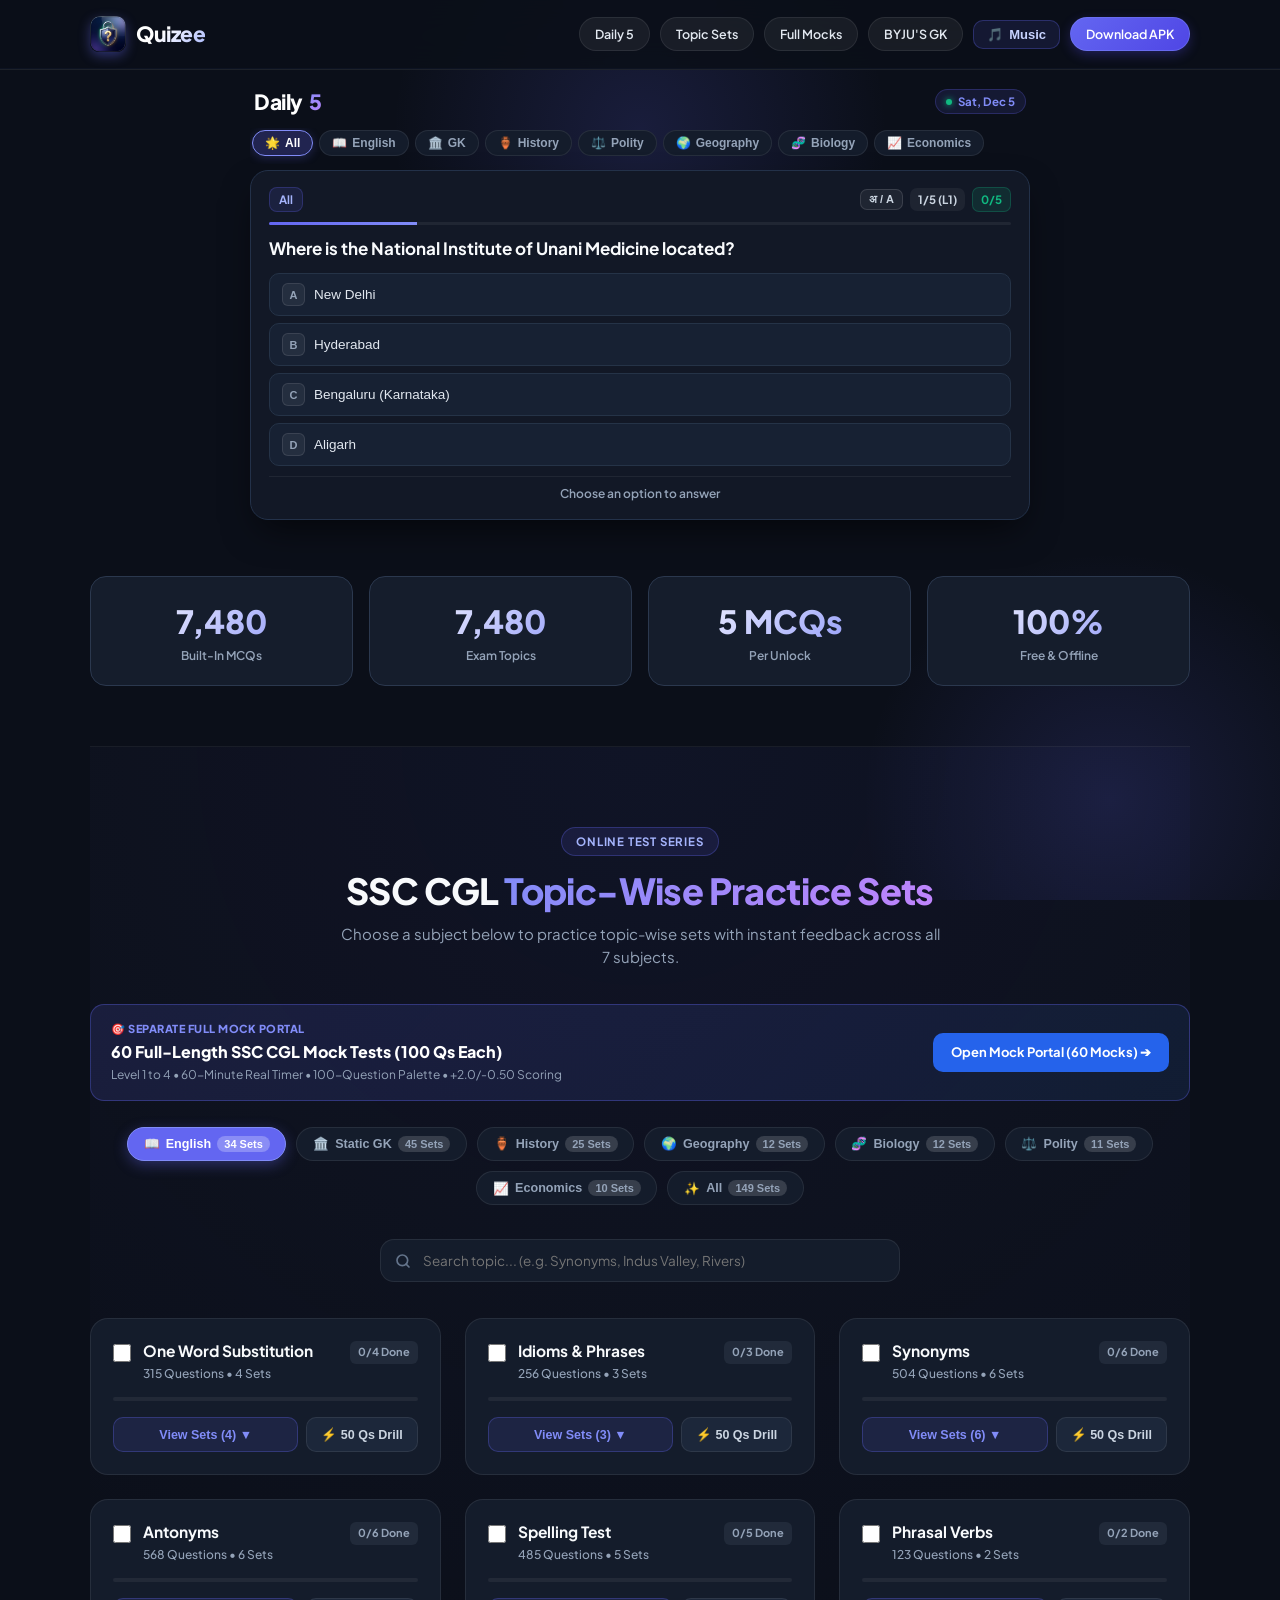
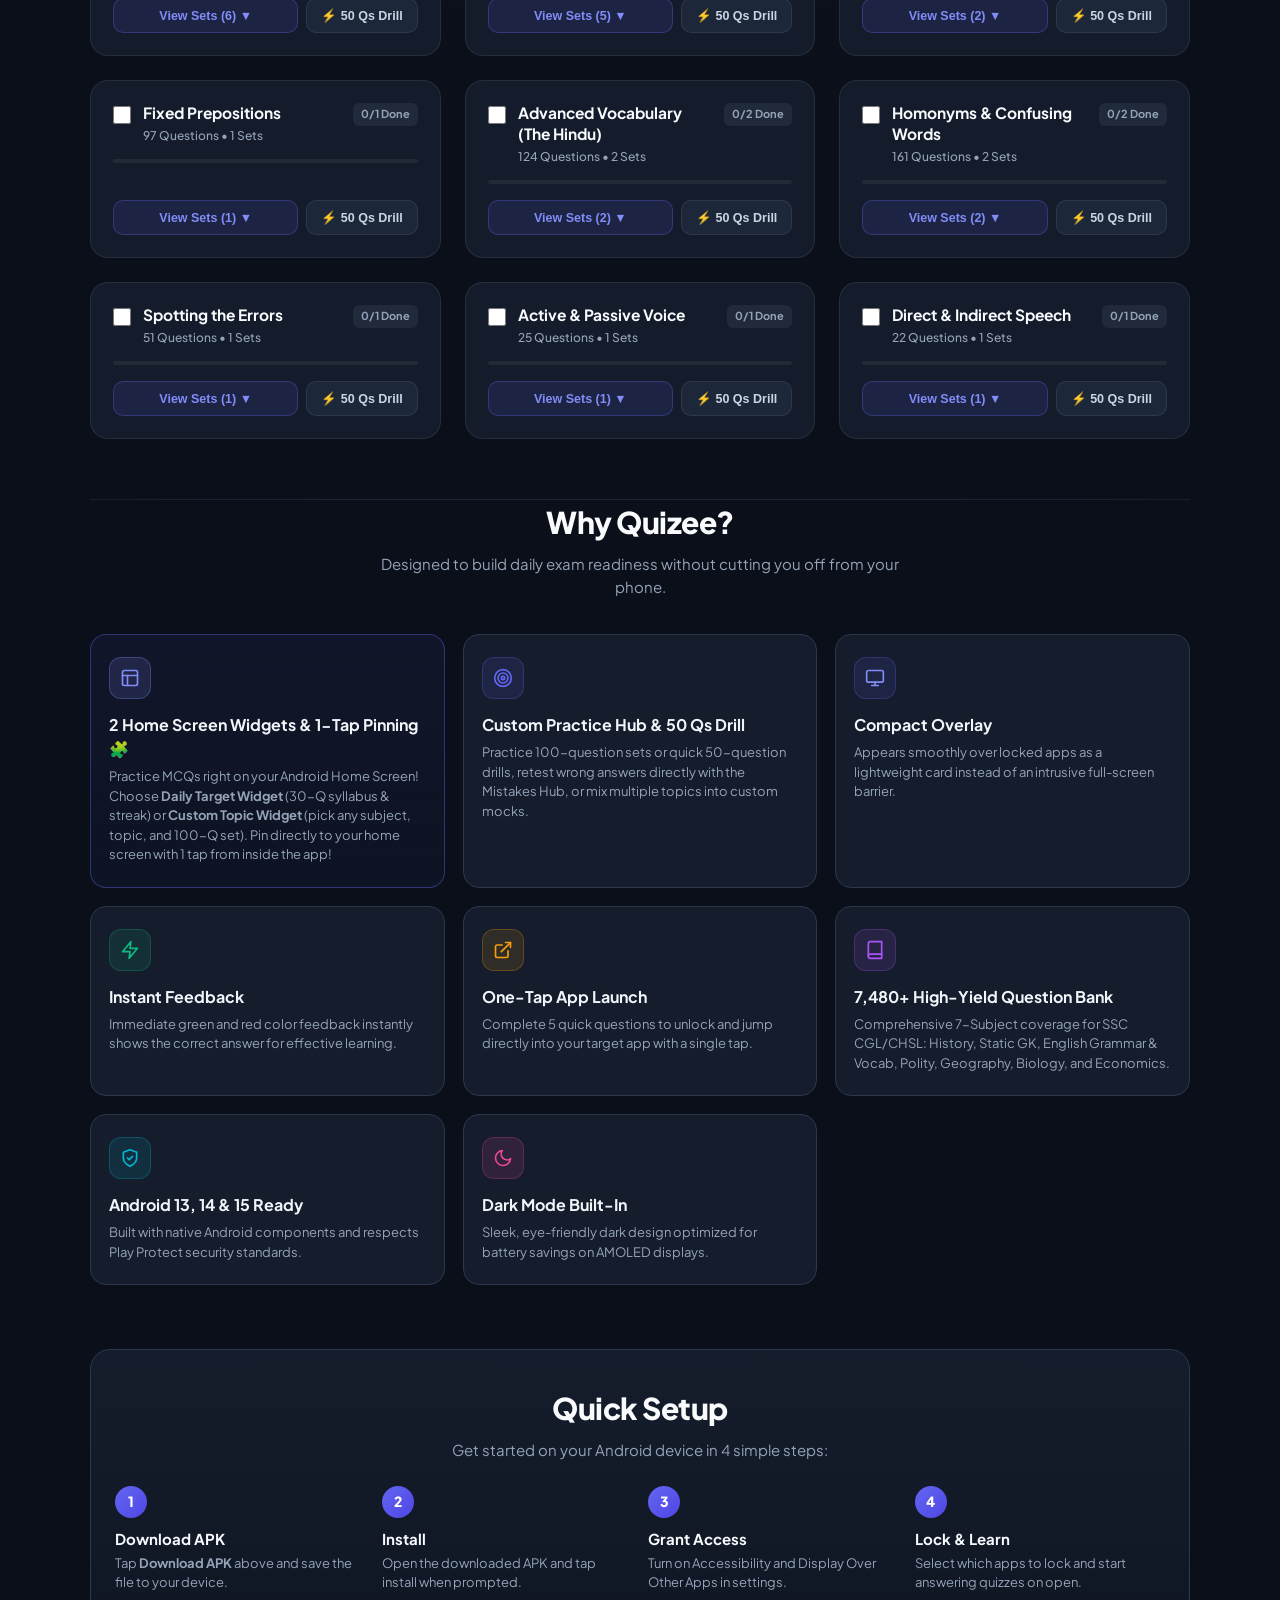
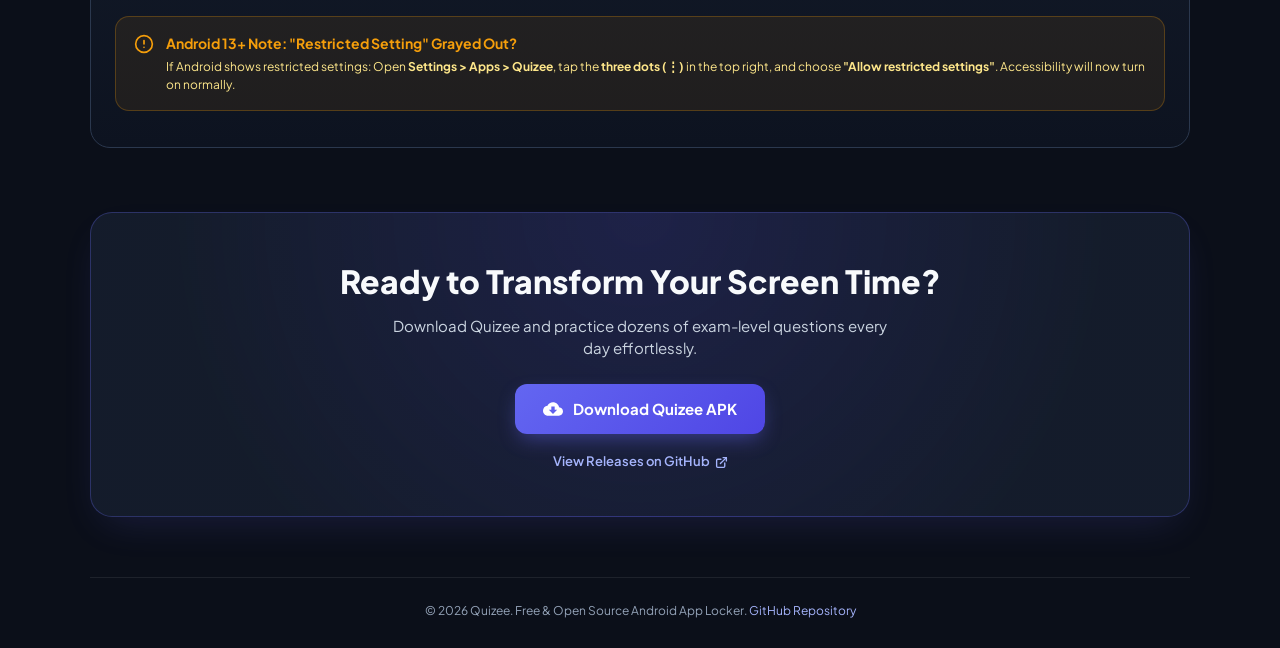
==== commit f0e8db0b: "fix: streamline mobile Daily 5 UI, remove visual clutter, labels, and padding" ====
--- a/docs/index.html
+++ b/docs/index.html
@@ -2385,226 +2385,166 @@
         }
 
         /* ============================================== */
-        /* HOME SCREEN: DAILY 5 QUIZ & SUBTOPIC SELECTOR  */
+        /* CLEAN, ULTRA-MINIMAL HERO & DAILY 5 QUIZ UI     */
         /* ============================================== */
         .daily-quiz-section {
-            padding: 36px 0 24px;
-            max-width: 820px;
+            padding: 16px 0 20px;
+            max-width: 780px;
             margin: 0 auto;
         }
 
-        .daily-quiz-intro {
-            text-align: center;
-            margin-bottom: 20px;
-        }
-
-        .daily-badge-row {
+        .daily-quiz-header-row {
             display: flex;
             align-items: center;
-            justify-content: center;
-            gap: 10px;
+            justify-content: space-between;
             margin-bottom: 10px;
-            flex-wrap: wrap;
-        }
-
-        .daily-badge {
-            display: inline-flex;
+            padding: 0 4px;
+        }
+
+        .daily-title-compact {
+            font-size: 21px;
+            font-weight: 800;
+            color: #ffffff;
+            letter-spacing: -0.5px;
+            display: flex;
             align-items: center;
-            gap: 7px;
+            gap: 6px;
+            margin: 0;
+        }
+
+        .daily-title-compact span {
+            background: linear-gradient(135deg, #818cf8 0%, #c084fc 100%);
+            -webkit-background-clip: text;
+            -webkit-text-fill-color: transparent;
+        }
+
+        .daily-date-pill {
+            font-size: 11.5px;
+            font-weight: 700;
+            color: #818cf8;
             background: rgba(99, 102, 241, 0.12);
-            border: 1px solid rgba(99, 102, 241, 0.35);
-            padding: 4px 12px;
-            border-radius: 30px;
-            font-size: 12px;
-            font-weight: 700;
-            color: #a5b4fc;
-        }
-
-        .daily-badge-dot {
-            width: 7px;
-            height: 7px;
-            border-radius: 50%;
-            background: #10b981;
-            box-shadow: 0 0 8px #10b981;
-        }
-
-        .btn-play-daily-audio {
-            background: rgba(99, 102, 241, 0.12);
-            border: 1px solid rgba(99, 102, 241, 0.3);
-            color: #c7d2fe;
-            padding: 4px 12px;
+            border: 1px solid rgba(99, 102, 241, 0.25);
+            padding: 3px 10px;
             border-radius: 20px;
-            font-size: 12px;
-            font-weight: 700;
-            cursor: pointer;
             display: inline-flex;
             align-items: center;
             gap: 6px;
-            transition: all 0.2s ease;
-        }
-
-        .btn-play-daily-audio:hover {
-            background: rgba(99, 102, 241, 0.24);
-            border-color: #6366f1;
-            color: #ffffff;
-        }
-
-        .btn-play-daily-audio.is-playing {
-            background: rgba(16, 185, 129, 0.18);
-            border-color: #10b981;
-            color: #34d399;
-            box-shadow: 0 0 10px rgba(16, 185, 129, 0.35);
-        }
-
-        .daily-title {
-            font-size: clamp(26px, 4.5vw, 38px);
-            font-weight: 800;
-            letter-spacing: -0.8px;
-            margin-bottom: 6px;
-            color: #ffffff;
-        }
-
-        .daily-title span {
-            background: linear-gradient(135deg, #818cf8 0%, #c084fc 100%);
-            -webkit-background-clip: text;
-            -webkit-text-fill-color: transparent;
-        }
-
-        .daily-subtitle {
-            font-size: 14px;
-            color: #94a3b8;
-            max-width: 520px;
-            margin: 0 auto;
-        }
-
-        /* Subject Level Selector */
-        .daily-topic-wrap {
-            margin-bottom: 14px;
-        }
-
-        .daily-selector-heading {
-            font-size: 11.5px;
-            font-weight: 700;
-            text-transform: uppercase;
-            letter-spacing: 0.6px;
-            color: #94a3b8;
-            margin-bottom: 8px;
+        }
+
+        .daily-date-pill::before {
+            content: '';
+            width: 6px;
+            height: 6px;
+            border-radius: 50%;
+            background: #10b981;
+            box-shadow: 0 0 6px #10b981;
+        }
+
+        /* Subject Pills Bar */
+        .daily-subject-bar {
             display: flex;
             align-items: center;
-            justify-content: space-between;
-        }
-
-        .daily-topic-scroll {
-            display: flex;
-            align-items: center;
-            gap: 8px;
+            gap: 6px;
             overflow-x: auto;
-            padding: 3px 2px 8px;
+            padding: 2px 2px 8px;
             scrollbar-width: none;
             -webkit-overflow-scrolling: touch;
-        }
-
-        .daily-topic-scroll::-webkit-scrollbar {
+            margin-bottom: 6px;
+        }
+
+        .daily-subject-bar::-webkit-scrollbar {
             display: none;
         }
 
-        .daily-topic-chip {
-            flex-shrink: 0;
-            background: #141c2b;
-            border: 1px solid rgba(255, 255, 255, 0.08);
-            color: #cbd5e1;
-            padding: 7px 14px;
-            border-radius: 20px;
-            font-size: 13px;
-            font-weight: 600;
-            cursor: pointer;
-            transition: all 0.2s cubic-bezier(0.4, 0, 0.2, 1);
-            user-select: none;
-            display: inline-flex;
-            align-items: center;
-            gap: 6px;
-        }
-
-        .daily-topic-chip:hover {
-            border-color: rgba(99, 102, 241, 0.4);
-            background: #1a2438;
-            color: #ffffff;
-        }
-
-        .daily-topic-chip.active {
-            background: linear-gradient(135deg, rgba(99, 102, 241, 0.28), rgba(79, 70, 229, 0.18));
-            border-color: #6366f1;
-            color: #ffffff;
-            font-weight: 700;
-            box-shadow: 0 4px 14px rgba(99, 102, 241, 0.22);
-        }
-
-        /* Subtopic Level Selector */
-        .daily-subtopic-wrap {
-            margin-bottom: 20px;
-            background: rgba(255, 255, 255, 0.02);
-            border: 1px solid rgba(255, 255, 255, 0.06);
-            border-radius: 14px;
-            padding: 10px 14px;
-        }
-
-        .daily-subtopic-scroll {
-            display: flex;
-            align-items: center;
-            gap: 7px;
-            overflow-x: auto;
-            padding: 2px 2px 6px;
-            scrollbar-width: none;
-            -webkit-overflow-scrolling: touch;
-        }
-
-        .daily-subtopic-scroll::-webkit-scrollbar {
-            display: none;
-        }
-
-        .daily-subtopic-chip {
+        .daily-subject-chip {
             flex-shrink: 0;
             background: #141c2b;
             border: 1px solid rgba(255, 255, 255, 0.08);
             color: #94a3b8;
             padding: 5px 12px;
-            border-radius: 14px;
+            border-radius: 16px;
             font-size: 12px;
             font-weight: 600;
             cursor: pointer;
-            transition: all 0.2s cubic-bezier(0.4, 0, 0.2, 1);
+            transition: all 0.2s ease;
             user-select: none;
+            display: inline-flex;
+            align-items: center;
+            gap: 5px;
             white-space: nowrap;
         }
 
-        .daily-subtopic-chip:hover {
-            border-color: rgba(129, 140, 248, 0.5);
-            background: rgba(99, 102, 241, 0.14);
+        .daily-subject-chip:hover {
             color: #ffffff;
-        }
-
-        .daily-subtopic-chip.active {
-            background: rgba(99, 102, 241, 0.28);
+            border-color: rgba(99, 102, 241, 0.4);
+            background: #1a2438;
+        }
+
+        .daily-subject-chip.active {
+            background: rgba(99, 102, 241, 0.25);
             border-color: #818cf8;
             color: #ffffff;
             font-weight: 700;
-            box-shadow: 0 2px 8px rgba(99, 102, 241, 0.25);
-        }
-
-        /* Daily Quiz Card */
+            box-shadow: 0 2px 10px rgba(99, 102, 241, 0.25);
+        }
+
+        /* Subtopics Pills Bar */
+        .daily-subtopic-bar {
+            display: flex;
+            align-items: center;
+            gap: 6px;
+            overflow-x: auto;
+            padding: 2px 2px 8px;
+            scrollbar-width: none;
+            -webkit-overflow-scrolling: touch;
+            margin-bottom: 12px;
+        }
+
+        .daily-subtopic-bar::-webkit-scrollbar {
+            display: none;
+        }
+
+        .daily-subtopic-chip {
+            flex-shrink: 0;
+            background: rgba(255, 255, 255, 0.03);
+            border: 1px solid rgba(255, 255, 255, 0.07);
+            color: #94a3b8;
+            padding: 4px 10px;
+            border-radius: 14px;
+            font-size: 11.5px;
+            font-weight: 600;
+            cursor: pointer;
+            transition: all 0.2s ease;
+            user-select: none;
+            white-space: nowrap;
+        }
+
+        .daily-subtopic-chip:hover {
+            color: #ffffff;
+            border-color: rgba(129, 140, 248, 0.4);
+            background: rgba(99, 102, 241, 0.12);
+        }
+
+        .daily-subtopic-chip.active {
+            background: rgba(99, 102, 241, 0.22);
+            border-color: #818cf8;
+            color: #ffffff;
+            font-weight: 700;
+        }
+
+        /* Compact Quiz Card */
         .daily-quiz-card {
             background: #121826;
             border: 1px solid #233149;
-            border-radius: 20px;
-            padding: 24px 26px;
-            box-shadow: 0 16px 40px -10px rgba(0, 0, 0, 0.65), 0 0 25px rgba(99, 102, 241, 0.07);
+            border-radius: 18px;
+            padding: 16px 18px;
+            box-shadow: 0 16px 36px -10px rgba(0, 0, 0, 0.65);
             position: relative;
-            overflow: hidden;
-        }
-
-        @media (max-width: 600px) {
+        }
+
+        @media (max-width: 480px) {
             .daily-quiz-card {
-                padding: 18px 16px;
+                padding: 14px 14px;
                 border-radius: 16px;
             }
         }
@@ -2613,64 +2553,44 @@
             display: flex;
             align-items: center;
             justify-content: space-between;
-            flex-wrap: wrap;
-            gap: 10px;
-            margin-bottom: 14px;
-        }
-
-        .daily-active-topic-badge {
-            display: inline-flex;
-            align-items: center;
-            gap: 6px;
-            font-size: 12px;
+            gap: 8px;
+            margin-bottom: 10px;
+        }
+
+        .daily-compact-tag {
+            font-size: 11.5px;
             font-weight: 700;
-            color: #818cf8;
+            color: #a5b4fc;
             background: rgba(99, 102, 241, 0.12);
-            border: 1px solid rgba(99, 102, 241, 0.3);
-            padding: 3px 10px;
+            border: 1px solid rgba(99, 102, 241, 0.25);
+            padding: 3px 9px;
             border-radius: 8px;
+            white-space: nowrap;
+            overflow: hidden;
+            text-overflow: ellipsis;
+            max-width: 180px;
         }
 
         .daily-card-meta {
             display: flex;
             align-items: center;
-            gap: 10px;
-        }
-
-        .daily-q-count {
-            font-size: 12.5px;
-            font-weight: 700;
+            gap: 7px;
+            flex-shrink: 0;
+        }
+
+        .btn-daily-lang {
+            background: rgba(255, 255, 255, 0.06);
+            border: 1px solid rgba(255, 255, 255, 0.12);
             color: #cbd5e1;
-        }
-
-        .daily-score-badge {
-            font-size: 12px;
-            font-weight: 700;
-            color: #10b981;
-            background: rgba(16, 185, 129, 0.12);
-            border: 1px solid rgba(16, 185, 129, 0.3);
-            padding: 3px 10px;
-            border-radius: 8px;
-        }
-
-        .btn-daily-lang {
-            background: rgba(99, 102, 241, 0.12);
-            border: 1px solid rgba(99, 102, 241, 0.3);
-            color: #c7d2fe;
-            padding: 3px 10px;
-            border-radius: 8px;
-            font-size: 11.5px;
+            padding: 3px 8px;
+            border-radius: 7px;
+            font-size: 11px;
             font-weight: 700;
             cursor: pointer;
-            display: inline-flex;
-            align-items: center;
-            gap: 4px;
             transition: all 0.2s ease;
-            user-select: none;
         }
 
         .btn-daily-lang:hover {
-            background: rgba(99, 102, 241, 0.24);
             border-color: #6366f1;
             color: #ffffff;
         }
@@ -2679,117 +2599,105 @@
             background: rgba(16, 185, 129, 0.18);
             border-color: #10b981;
             color: #34d399;
-            box-shadow: 0 0 10px rgba(16, 185, 129, 0.35);
-        }
-
-        .daily-loop-notice {
-            background: linear-gradient(135deg, rgba(16, 185, 129, 0.18), rgba(99, 102, 241, 0.2));
-            border: 1px solid rgba(16, 185, 129, 0.4);
-            color: #34d399;
-            padding: 8px 14px;
-            border-radius: 10px;
-            font-size: 12.5px;
+        }
+
+        .daily-compact-q {
+            font-size: 11.5px;
             font-weight: 700;
-            margin-bottom: 14px;
-            display: flex;
-            align-items: center;
-            justify-content: space-between;
-            animation: fadeInDown 0.3s ease;
-        }
-        @keyframes fadeInDown {
-            from { opacity: 0; transform: translateY(-6px); }
-            to { opacity: 1; transform: translateY(0); }
-        }
-
-        /* Progress Bar */
+            color: #cbd5e1;
+            background: rgba(255, 255, 255, 0.05);
+            padding: 3px 8px;
+            border-radius: 7px;
+        }
+
+        .daily-compact-score {
+            font-size: 11.5px;
+            font-weight: 700;
+            color: #10b981;
+            background: rgba(16, 185, 129, 0.12);
+            border: 1px solid rgba(16, 185, 129, 0.25);
+            padding: 3px 8px;
+            border-radius: 7px;
+        }
+
+        /* Thin Progress Bar */
         .daily-progress-bg {
             width: 100%;
-            height: 6px;
+            height: 3.5px;
             background: rgba(255, 255, 255, 0.06);
-            border-radius: 10px;
+            border-radius: 6px;
             overflow: hidden;
-            margin-bottom: 20px;
+            margin-bottom: 12px;
         }
 
         .daily-progress-fill {
             height: 100%;
             width: 20%;
             background: linear-gradient(90deg, #6366f1, #818cf8);
-            border-radius: 10px;
-            transition: width 0.35s ease;
-        }
-
-        /* Question Box */
+            transition: width 0.3s ease;
+        }
+
+        /* Question Text */
         .daily-q-content {
-            margin-bottom: 18px;
-        }
-
-        .daily-category-tag {
-            font-size: 11.5px;
-            font-weight: 700;
-            color: #94a3b8;
-            text-transform: uppercase;
-            letter-spacing: 0.5px;
-            margin-bottom: 6px;
+            margin-bottom: 12px;
         }
 
         .daily-q-title {
-            font-size: clamp(16px, 2.4vw, 18.5px);
+            font-size: clamp(15px, 2.3vw, 17px);
             font-weight: 700;
             color: #f8fafc;
-            line-height: 1.45;
+            line-height: 1.4;
+            margin: 0;
         }
 
         /* Options Stack */
         .daily-options-list {
             display: flex;
             flex-direction: column;
-            gap: 9px;
-            margin-bottom: 20px;
+            gap: 7px;
+            margin-bottom: 10px;
         }
 
         .daily-option-btn {
             width: 100%;
             background: #172133;
-            border: 1.5px solid #28374f;
-            border-radius: 12px;
-            padding: 12px 16px;
+            border: 1px solid #253347;
+            border-radius: 10px;
+            padding: 9px 12px;
             display: flex;
             align-items: center;
-            gap: 12px;
+            gap: 9px;
             color: #e2e8f0;
-            font-size: 14px;
+            font-size: 13.5px;
             font-weight: 500;
             cursor: pointer;
             text-align: left;
-            transition: all 0.2s cubic-bezier(0.4, 0, 0.2, 1);
+            transition: all 0.18s ease;
             user-select: none;
         }
 
         .daily-option-btn:hover:not(.locked) {
             border-color: #6366f1;
-            background: #1d2a42;
-            transform: translateY(-1px);
+            background: #1c283d;
         }
 
         .daily-opt-badge {
-            width: 26px;
-            height: 26px;
-            border-radius: 7px;
+            width: 23px;
+            height: 23px;
+            border-radius: 6px;
             background: rgba(255, 255, 255, 0.06);
-            border: 1px solid rgba(255, 255, 255, 0.12);
+            border: 1px solid rgba(255, 255, 255, 0.1);
             display: flex;
             align-items: center;
             justify-content: center;
-            font-size: 11.5px;
+            font-size: 11px;
             font-weight: 800;
             color: #94a3b8;
             flex-shrink: 0;
-            transition: all 0.2s ease;
         }
 
         .daily-option-btn.correct {
-            background: rgba(16, 185, 129, 0.15) !important;
+            background: rgba(16, 185, 129, 0.16) !important;
             border-color: #10b981 !important;
             color: #ffffff !important;
         }
@@ -2801,7 +2709,7 @@
         }
 
         .daily-option-btn.wrong {
-            background: rgba(239, 68, 68, 0.15) !important;
+            background: rgba(239, 68, 68, 0.16) !important;
             border-color: #ef4444 !important;
             color: #ffffff !important;
         }
@@ -2816,187 +2724,39 @@
             cursor: default;
         }
 
-        /* Action & Feedback Footer */
+        /* Feedback Status */
         .daily-bottom-bar {
+            text-align: center;
+            padding-top: 8px;
+            border-top: 1px solid rgba(255, 255, 255, 0.06);
+        }
+
+        .daily-feedback-msg {
+            font-size: 12px;
+            color: #94a3b8;
+            font-weight: 600;
+        }
+
+        .daily-feedback-msg.correct-text {
+            color: #10b981;
+        }
+
+        .daily-feedback-msg.wrong-text {
+            color: #ef4444;
+        }
+
+        .daily-loop-notice {
+            background: rgba(16, 185, 129, 0.15);
+            border: 1px solid rgba(16, 185, 129, 0.35);
+            color: #34d399;
+            padding: 5px 10px;
+            border-radius: 7px;
+            font-size: 11.5px;
+            font-weight: 700;
+            margin-bottom: 8px;
             display: flex;
             align-items: center;
-            justify-content: center;
-            text-align: center;
-            padding-top: 14px;
-            border-top: 1px solid rgba(255, 255, 255, 0.07);
-        }
-
-        .daily-feedback-msg {
-            font-size: 13.5px;
-            color: #94a3b8;
-            font-weight: 600;
-            display: inline-flex;
-            align-items: center;
-            gap: 6px;
-        }
-
-        .daily-feedback-msg.correct-text {
-            color: #10b981;
-        }
-
-        .daily-feedback-msg.wrong-text {
-            color: #ef4444;
-        }
-
-        .daily-btn-next {
-            background: #6366f1;
-            color: #ffffff;
-            border: none;
-            border-radius: 10px;
-            padding: 9px 20px;
-            font-size: 13.5px;
-            font-weight: 700;
-            cursor: pointer;
-            display: inline-flex;
-            align-items: center;
-            gap: 6px;
-            transition: all 0.2s ease;
-        }
-
-        .daily-btn-next:disabled {
-            background: rgba(255, 255, 255, 0.08);
-            color: #64748b;
-            cursor: not-allowed;
-            transform: none;
-            box-shadow: none;
-        }
-
-        .daily-btn-next:hover:not(:disabled) {
-            background: #4f46e5;
-            box-shadow: 0 4px 14px rgba(99, 102, 241, 0.4);
-            transform: translateY(-1px);
-        }
-
-        /* Daily Quiz Completed View */
-        .daily-result-box {
-            text-align: center;
-            padding: 20px 8px 10px;
-        }
-
-        .daily-trophy {
-            font-size: 42px;
-            line-height: 1;
-            margin-bottom: 10px;
-        }
-
-        .daily-result-title {
-            font-size: 22px;
-            font-weight: 800;
-            color: #ffffff;
-            margin-bottom: 4px;
-        }
-
-        .daily-result-desc {
-            font-size: 13px;
-            color: #94a3b8;
-            margin-bottom: 16px;
-        }
-
-        .daily-score-pill-large {
-            display: inline-flex;
-            align-items: baseline;
-            gap: 6px;
-            background: rgba(16, 185, 129, 0.12);
-            border: 1.5px solid rgba(16, 185, 129, 0.35);
-            padding: 6px 20px;
-            border-radius: 18px;
-            color: #10b981;
-            font-size: 22px;
-            font-weight: 800;
-            margin-bottom: 16px;
-        }
-
-        .daily-score-pill-large small {
-            font-size: 13px;
-            color: #94a3b8;
-            font-weight: 600;
-        }
-
-        .daily-reset-notice {
-            background: rgba(99, 102, 241, 0.08);
-            border: 1px solid rgba(99, 102, 241, 0.2);
-            border-radius: 10px;
-            padding: 8px 14px;
-            font-size: 12px;
-            color: #cbd5e1;
-            margin-bottom: 18px;
-            display: inline-block;
-        }
-
-        .daily-result-actions {
-            display: flex;
-            align-items: center;
-            justify-content: center;
-            gap: 10px;
-            flex-wrap: wrap;
-        }
-
-        .daily-btn-action {
-            background: #6366f1;
-            color: #ffffff;
-            border: none;
-            border-radius: 10px;
-            padding: 9px 18px;
-            font-size: 13px;
-            font-weight: 700;
-            cursor: pointer;
-            display: inline-flex;
-            align-items: center;
-            gap: 6px;
-            transition: all 0.2s ease;
-        }
-
-        .daily-btn-action:hover {
-            background: #4f46e5;
-            transform: translateY(-1px);
-        }
-
-        .daily-btn-outline {
-            background: rgba(255, 255, 255, 0.06);
-            border: 1px solid rgba(255, 255, 255, 0.12);
-            color: #e2e8f0;
-        }
-
-        .daily-btn-outline:hover {
-            background: rgba(255, 255, 255, 0.12);
-            border-color: rgba(255, 255, 255, 0.25);
-        }
-
-        .daily-review-wrap {
-            margin-top: 20px;
-            text-align: left;
-            border-top: 1px solid rgba(255, 255, 255, 0.08);
-            padding-top: 16px;
-        }
-
-        .daily-review-item {
-            background: #172133;
-            border: 1px solid #28374f;
-            border-radius: 11px;
-            padding: 12px 14px;
-            margin-bottom: 8px;
-        }
-
-        .daily-review-q {
-            font-size: 13px;
-            font-weight: 700;
-            color: #ffffff;
-            margin-bottom: 6px;
-        }
-
-        .daily-review-ans {
-            font-size: 12px;
-            color: #94a3b8;
-            line-height: 1.5;
-        }
-
-        .daily-review-ans b {
-            color: #10b981;
+            justify-content: space-between;
         }
 </style>
     <style>
@@ -3117,7 +2877,7 @@
                     <a href="quizee.apk" download="quizee.apk" class="nav-btn nav-btn-primary">Download APK</a>
                 </div>
 
-                <!-- Mobile Actions -->
+                <!-- Mobile Actions (Spaced & Clean) -->
                 <div class="nav-mobile-actions">
                     <button class="nav-btn-mobile-audio quize-audio-btn" type="button" aria-label="Play Music" title="Play Quizee Music">
                         <span class="audio-btn-icon">🎵</span>
@@ -3134,7 +2894,7 @@
             </nav>
         </div>
 
-        <!-- Mobile Drawer Dropdown (Clean, Simple, Minimal Text) -->
+        <!-- Mobile Drawer Dropdown -->
         <div id="mobileMenuDrawer" class="mobile-menu-drawer">
             <div class="mobile-menu-inner">
                 <a href="#daily-quiz" class="mobile-nav-item">
@@ -3168,117 +2928,49 @@
 
         <!-- Hero Section -->
                 <!-- ============================================== -->
-        <!-- HOME SCREEN: CUSTOMIZABLE DAILY 5 QUIZ         -->
+        <!-- HOME SCREEN: CLEAN & COMPACT DAILY 5 QUIZ      -->
         <!-- ============================================== -->
         <section id="daily-quiz" class="daily-quiz-section">
-            <div class="daily-quiz-intro">
-                <div class="daily-badge-row">
-                    <div class="daily-badge">
-                        <span class="daily-badge-dot"></span>
-                        <span id="dailyDateBadge">Today's Daily 5</span>
-                    </div>
-                    <button class="btn-play-daily-audio quize-audio-btn" type="button" title="Play Quizee Music">
-                        <span class="audio-btn-icon">🎵</span>
-                        <span class="audio-btn-text">Play Music</span>
-                    </button>
-                </div>
-                <h1 class="daily-title">Daily <span>5 Quiz</span></h1>
-                <p class="daily-subtitle">Customize subject & subtopic below. Solve today's 5 questions. New questions unlock tomorrow.</p>
+            <div class="daily-quiz-header-row">
+                <h2 class="daily-title-compact">Daily <span>5</span></h2>
+                <span class="daily-date-pill" id="dailyDateBadge">Fri, Nov 6</span>
             </div>
 
-            <!-- 1. Subject Level Selector -->
-            <div class="daily-topic-wrap" id="dailyTopicWrap">
-                <div class="daily-selector-heading">
-                    <span>1. Choose Subject:</span>
-                </div>
-                <div class="daily-topic-scroll" id="dailyTopicScroll">
-                    <!-- Subject chips populated dynamically -->
-                </div>
-            </div>
-
-            <!-- 2. Subtopic Level Selector (Deep Customization) -->
-            <div class="daily-subtopic-wrap" id="dailySubtopicWrap">
-                <div class="daily-selector-heading">
-                    <span id="dailySubtopicLabel">2. Choose Subtopic:</span>
-                    <span id="dailySubtopicCount" style="color:#818cf8; font-weight:600; text-transform:none;"></span>
-                </div>
-                <div class="daily-subtopic-scroll" id="dailySubtopicScroll">
-                    <!-- Subtopic chips populated dynamically for active subject! -->
-                </div>
-            </div>
-
-            <!-- Daily Quiz Card -->
+            <!-- Subject Chips Bar -->
+            <div class="daily-subject-bar" id="dailyTopicScroll"></div>
+
+            <!-- Subtopic Chips Bar (Compact) -->
+            <div class="daily-subtopic-bar" id="dailySubtopicScroll" style="display:none;"></div>
+
+            <!-- Compact Quiz Card -->
             <div class="daily-quiz-card">
-                <!-- Active Quiz View (Continuous Unlimited Loop) -->
                 <div id="dailyQuizActiveView">
-                    <!-- Loop Celebration Notice -->
                     <div id="dailyLoopNotice" class="daily-loop-notice" style="display:none;"></div>
 
                     <div class="daily-card-topbar">
-                        <div class="daily-active-topic-badge" id="dailyTopicTag">🌟 All Mixed • 5 Daily MCQs</div>
+                        <span class="daily-compact-tag" id="dailyTopicTag">All Mixed</span>
                         <div class="daily-card-meta">
                             <button id="btnDailyTranslate" class="btn-daily-lang" type="button" title="Translate to Hindi">
-                                <span>अ / A Hindi</span>
+                                <span>अ / A</span>
                             </button>
-                            <span class="daily-q-count" id="dailyQIndicator">Question 1 of 5</span>
-                            <span class="daily-score-badge" id="dailyScorePill">Score: 0</span>
+                            <span class="daily-compact-q" id="dailyQIndicator">1/5</span>
+                            <span class="daily-compact-score" id="dailyScorePill">0 / 5</span>
                         </div>
                     </div>
 
-                    <!-- Progress Bar -->
                     <div class="daily-progress-bg">
                         <div class="daily-progress-fill" id="dailyProgressBar"></div>
                     </div>
 
-                    <!-- Question Content -->
                     <div class="daily-q-content">
-                        <div class="daily-category-tag" id="dailySubcat">General Knowledge</div>
-                        <h3 class="daily-q-title" id="dailyQText">Loading today's quiz...</h3>
+                        <h3 class="daily-q-title" id="dailyQText">Loading question...</h3>
                     </div>
 
-                    <!-- 4 Options -->
-                    <div class="daily-options-list" id="dailyOptionsList">
-                        <!-- Options injected dynamically -->
+                    <div class="daily-options-list" id="dailyOptionsList"></div>
+
+                    <div class="daily-bottom-bar">
+                        <div class="daily-feedback-msg" id="dailyFeedback">Choose an option to answer</div>
                     </div>
-
-                    <!-- Automatic Feedback Footer (Next is automatic) -->
-                    <div class="daily-bottom-bar">
-                        <div class="daily-feedback-msg" id="dailyFeedback">Tap an option to check your answer</div>
-                    </div>
-                </div>
-
-                <!-- Quiz Completed View -->
-                <div id="dailyQuizCompletedView" style="display:none;" class="daily-result-box">
-                    <div class="daily-trophy">🏆</div>
-                    <h2 class="daily-result-title">Quiz Completed!</h2>
-                    <p class="daily-result-desc" id="dailyScoreStatus">Great Job! You finished today's 5 questions.</p>
-
-                    <div class="daily-score-pill-large">
-                        <span id="dailyFinalScoreNum">0</span>
-                        <small>/ 5 Correct</small>
-                    </div>
-
-                    <div>
-                        <div class="daily-reset-notice">
-                            📅 Same questions stay today • 5 new questions tomorrow!
-                        </div>
-                    </div>
-
-                    <div class="daily-result-actions">
-                        <button class="daily-btn-action" id="btnDailyRetake">
-                            <svg width="14" height="14" viewBox="0 0 24 24" fill="none" stroke="currentColor" stroke-width="2.5"><polyline points="1 4 1 10 7 10"></polyline><path d="M3.51 15a9 9 0 1 0 2.13-9.36L1 10"></path></svg>
-                            <span>Retake Today's 5</span>
-                        </button>
-                        <button class="daily-btn-action daily-btn-outline" id="btnDailySwitchTopic">
-                            <span>Change Topic</span>
-                        </button>
-                        <button class="daily-btn-action daily-btn-outline" id="btnDailyToggleReview">
-                            <span>Review Answers</span>
-                        </button>
-                    </div>
-
-                    <!-- Review List Accordion -->
-                    <div id="dailyReviewList" class="daily-review-wrap" style="display:none;"></div>
                 </div>
             </div>
         </section>
@@ -5380,7 +5072,7 @@
                 } else {
                     btn.classList.remove('is-playing');
                     if (icon) icon.textContent = '🎵';
-                    if (text) text.textContent = btn.classList.contains('btn-play-daily-audio') ? 'Play Music' : 'Music';
+                    if (text) text.textContent = 'Music';
                     btn.title = 'Click to Play Music';
                 }
             });
@@ -5419,15 +5111,15 @@
     })();
     </script>
 
-    <!-- Daily 5 Quiz Engine Script with Subtopic Customization -->
+    <!-- Daily 5 Quiz Engine Script (Compact, Subtopic Aware & Continuous Loop) -->
     <script>
     (function() {
         'use strict';
 
         const SUBJECTS = [
-            { key: 'all', name: 'All Mixed', icon: '🌟' },
+            { key: 'all', name: 'All', icon: '🌟' },
             { key: 'english', name: 'English', icon: '📖' },
-            { key: 'static_gk', name: 'Static GK', icon: '🏛️' },
+            { key: 'static_gk', name: 'GK', icon: '🏛️' },
             { key: 'history', name: 'History', icon: '🏺' },
             { key: 'polity', name: 'Polity', icon: '⚖️' },
             { key: 'geography', name: 'Geography', icon: '🌍' },
@@ -5448,6 +5140,125 @@
 
         let dailyIsHindiMode = false;
         const dailyTranslationCache = {};
+
+        function getLocalDateString() {
+            const d = new Date();
+            const y = d.getFullYear();
+            const m = String(d.getMonth() + 1).padStart(2, '0');
+            const day = String(d.getDate()).padStart(2, '0');
+            return `${y}-${m}-${day}`;
+        }
+
+        function getFormattedDate() {
+            const d = new Date();
+            const options = { weekday: 'short', month: 'short', day: 'numeric' };
+            return d.toLocaleDateString('en-US', options);
+        }
+
+        function hashString(str) {
+            let hash = 5381;
+            for (let i = 0; i < str.length; i++) {
+                hash = ((hash << 5) + hash) + str.charCodeAt(i);
+                hash = hash & hash;
+            }
+            return Math.abs(hash);
+        }
+
+        function mulberry32(seed) {
+            let s = (seed >>> 0) || 1;
+            return function() {
+                s = (s + 0x6D2B79F5) >>> 0;
+                let t = Math.imul(s ^ (s >>> 15), 1 | s);
+                t = (t + Math.imul(t ^ (t >>> 7), 61 | t)) ^ t;
+                return ((t ^ (t >>> 14)) >>> 0) / 4294967296;
+            };
+        }
+
+        function cleanSubtopicLabel(rawCat, subKey) {
+            if (!rawCat) return 'General';
+            let s = rawCat.trim();
+            const prefixes = [
+                'English:', 'Modern History:', 'Ancient History:', 'Medieval History:',
+                'Geography:', 'Biology:', 'General Science:', 'Polity:', 'Economics:'
+            ];
+            for (const p of prefixes) {
+                if (s.startsWith(p)) {
+                    s = s.substring(p.length).trim();
+                    break;
+                }
+            }
+            return s || rawCat;
+        }
+
+        function getSubtopicsForSubject(subKey) {
+            const allData = window.QUIZEE_ALL_QUESTIONS;
+            if (!allData || subKey === 'all') return [];
+
+            const qs = allData[subKey] || [];
+            const catMap = new Map();
+            qs.forEach(q => {
+                const c = (q.category && q.category.trim()) ? q.category.trim() : subKey;
+                catMap.set(c, (catMap.get(c) || 0) + 1);
+            });
+
+            const sorted = Array.from(catMap.entries()).sort((a, b) => b[1] - a[1]);
+            return sorted.map(([cat, count]) => ({
+                key: cat,
+                label: cleanSubtopicLabel(cat, subKey),
+                count: count
+            }));
+        }
+
+        function getQuestionsForCurrentSelection() {
+            const todayStr = getLocalDateString();
+            const seed = hashString(`${todayStr}::${currentSubject}::${currentSubtopic}`);
+            const rng = mulberry32(seed);
+
+            const allData = window.QUIZEE_ALL_QUESTIONS;
+            let pool = [];
+
+            if (allData) {
+                if (currentSubject === 'all') {
+                    Object.keys(allData).forEach(k => {
+                        if (Array.isArray(allData[k])) pool.push(...allData[k]);
+                    });
+                } else {
+                    const subPool = allData[currentSubject] || [];
+                    if (!currentSubtopic || currentSubtopic === 'all') {
+                        pool = subPool;
+                    } else {
+                        pool = subPool.filter(q => (q.category && q.category.trim()) === currentSubtopic.trim());
+                        if (!pool.length) pool = subPool;
+                    }
+                }
+            }
+
+            if (!pool || pool.length === 0) {
+                return [
+                    { id: 101, question: "Which one of the following sites of the Indus Valley Civilization had an ancient dockyard?", options: ["Kalibangan", "Lothal", "Rangpur", "Harappa"], correctIndex: 1, category: "Ancient History" },
+                    { id: 102, question: "Select the option that can be used as a one-word substitute for: 'A person who loves all mankind and helps those in need'", options: ["Misanthrope", "Philanthropist", "Somnambulist", "Choreographer"], correctIndex: 1, category: "English" },
+                    { id: 103, question: "Who among the following Delhi Sultans introduced the market control mechanism?", options: ["Iltutmish", "Balban", "Alauddin Khilji", "Firoz Tughlaq"], correctIndex: 2, category: "Medieval History" },
+                    { id: 104, question: "Which is the longest river in India?", options: ["Godavari (1,465 km)", "The Ganges (2,525 km)", "Narmada (1,315 km)", "Yamuna (1,376 km)"], correctIndex: 1, category: "Geography" },
+                    { id: 105, question: "Who among the following gave the slogan 'Swaraj is my birthright and I shall have it'?", options: ["Lala Lajpat Rai", "Bal Gangadhar Tilak", "Bipin Chandra Pal", "Aurobindo Ghosh"], correctIndex: 1, category: "Modern History" }
+                ];
+            }
+
+            const picked = [];
+            const used = new Set();
+            const poolLen = pool.length;
+            let guard = 0;
+
+            while (picked.length < 5 && picked.length < poolLen && guard < 600) {
+                guard++;
+                const idx = Math.floor(rng() * poolLen);
+                if (!used.has(idx)) {
+                    used.add(idx);
+                    picked.push(pool[idx]);
+                }
+            }
+
+            return picked;
+        }
 
         async function fetchGoogleTranslate(text) {
             try {
@@ -5508,7 +5319,7 @@
             const btn = document.getElementById('btnDailyTranslate');
             if (btn) {
                 btn.classList.toggle('active-hindi', dailyIsHindiMode);
-                btn.textContent = dailyIsHindiMode ? 'A / अ English' : 'अ / A Hindi';
+                btn.textContent = dailyIsHindiMode ? 'A / अ' : 'अ / A';
             }
             if (!dailyQuestions.length || currentIndex >= dailyQuestions.length) return;
             const q = dailyQuestions[currentIndex];
@@ -5516,10 +5327,10 @@
 
             if (dailyIsHindiMode) {
                 if (btn && !dailyTranslationCache[q.id]) {
-                    btn.textContent = 'Translating...';
+                    btn.textContent = '...';
                 }
                 const trData = await getTranslatedQuestionData(q);
-                if (btn) btn.textContent = 'A / अ English';
+                if (btn) btn.textContent = 'A / अ';
                 document.getElementById('dailyQText').textContent = trData.question;
                 const optSpans = document.querySelectorAll('.daily-option-btn .opt-text-span');
                 optSpans.forEach((sp, i) => {
@@ -5537,141 +5348,17 @@
         function showLoopNotice(msg) {
             const noticeEl = document.getElementById('dailyLoopNotice');
             if (!noticeEl) return;
-            noticeEl.innerHTML = `<span>${msg}</span><span style="font-size:11px; opacity:0.85;">Same 5 Qs Repeating ↻</span>`;
+            noticeEl.innerHTML = `<span>${msg}</span><span style="font-size:10.5px; opacity:0.85;">Looping ↻</span>`;
             noticeEl.style.display = 'flex';
             setTimeout(() => {
                 if (noticeEl) noticeEl.style.display = 'none';
-            }, 3200);
-        }
-
-        function getLocalDateString() {
-            const d = new Date();
-            const y = d.getFullYear();
-            const m = String(d.getMonth() + 1).padStart(2, '0');
-            const day = String(d.getDate()).padStart(2, '0');
-            return `${y}-${m}-${day}`;
-        }
-
-        function getFormattedDate() {
-            const d = new Date();
-            const options = { weekday: 'short', month: 'short', day: 'numeric' };
-            return d.toLocaleDateString('en-US', options);
-        }
-
-        function hashString(str) {
-            let hash = 5381;
-            for (let i = 0; i < str.length; i++) {
-                hash = ((hash << 5) + hash) + str.charCodeAt(i);
-                hash = hash & hash;
-            }
-            return Math.abs(hash);
-        }
-
-        function mulberry32(seed) {
-            let s = (seed >>> 0) || 1;
-            return function() {
-                s = (s + 0x6D2B79F5) >>> 0;
-                let t = Math.imul(s ^ (s >>> 15), 1 | s);
-                t = (t + Math.imul(t ^ (t >>> 7), 61 | t)) ^ t;
-                return ((t ^ (t >>> 14)) >>> 0) / 4294967296;
-            };
-        }
-
-        function cleanSubtopicLabel(rawCat, subKey) {
-            if (!rawCat) return 'General';
-            let s = rawCat.trim();
-            const prefixes = [
-                'English:', 'Modern History:', 'Ancient History:', 'Medieval History:',
-                'Geography:', 'Biology:', 'General Science:', 'Polity:', 'Economics:'
-            ];
-            for (const p of prefixes) {
-                if (s.startsWith(p)) {
-                    s = s.substring(p.length).trim();
-                    break;
-                }
-            }
-            return s || rawCat;
-        }
-
-        function getSubtopicsForSubject(subKey) {
-            const allData = window.QUIZEE_ALL_QUESTIONS;
-            if (!allData) return [];
-
-            if (subKey === 'all') {
-                return [];
-            }
-
-            const qs = allData[subKey] || [];
-            const catMap = new Map();
-            qs.forEach(q => {
-                const c = (q.category && q.category.trim()) ? q.category.trim() : subKey;
-                catMap.set(c, (catMap.get(c) || 0) + 1);
-            });
-
-            // Sort by question count descending
-            const sorted = Array.from(catMap.entries()).sort((a, b) => b[1] - a[1]);
-            return sorted.map(([cat, count]) => ({
-                key: cat,
-                label: cleanSubtopicLabel(cat, subKey),
-                count: count
-            }));
-        }
-
-        function getQuestionsForCurrentSelection() {
-            const todayStr = getLocalDateString();
-            const seed = hashString(`${todayStr}::${currentSubject}::${currentSubtopic}`);
-            const rng = mulberry32(seed);
-
-            const allData = window.QUIZEE_ALL_QUESTIONS;
-            let pool = [];
-
-            if (allData) {
-                if (currentSubject === 'all') {
-                    Object.keys(allData).forEach(k => {
-                        if (Array.isArray(allData[k])) pool.push(...allData[k]);
-                    });
-                } else {
-                    const subPool = allData[currentSubject] || [];
-                    if (!currentSubtopic || currentSubtopic === 'all') {
-                        pool = subPool;
-                    } else {
-                        pool = subPool.filter(q => (q.category && q.category.trim()) === currentSubtopic.trim());
-                        if (!pool.length) pool = subPool; // Fallback
-                    }
-                }
-            }
-
-            if (!pool || pool.length === 0) {
-                return [
-                    { id: 101, question: "Which one of the following sites of the Indus Valley Civilization had an ancient dockyard?", options: ["Kalibangan", "Lothal", "Rangpur", "Harappa"], correctIndex: 1, category: "Ancient History" },
-                    { id: 102, question: "Select the option that can be used as a one-word substitute for: 'A person who loves all mankind and helps those in need'", options: ["Misanthrope", "Philanthropist", "Somnambulist", "Choreographer"], correctIndex: 1, category: "English" },
-                    { id: 103, question: "Who among the following Delhi Sultans introduced the market control mechanism?", options: ["Iltutmish", "Balban", "Alauddin Khilji", "Firoz Tughlaq"], correctIndex: 2, category: "Medieval History" },
-                    { id: 104, question: "Which is the longest river in India?", options: ["Godavari (1,465 km)", "The Ganges (2,525 km)", "Narmada (1,315 km)", "Yamuna (1,376 km)"], correctIndex: 1, category: "Geography" },
-                    { id: 105, question: "Who among the following gave the slogan 'Swaraj is my birthright and I shall have it'?", options: ["Lala Lajpat Rai", "Bal Gangadhar Tilak", "Bipin Chandra Pal", "Aurobindo Ghosh"], correctIndex: 1, category: "Modern History" }
-                ];
-            }
-
-            const picked = [];
-            const used = new Set();
-            const poolLen = pool.length;
-            let guard = 0;
-
-            while (picked.length < 5 && picked.length < poolLen && guard < 600) {
-                guard++;
-                const idx = Math.floor(rng() * poolLen);
-                if (!used.has(idx)) {
-                    used.add(idx);
-                    picked.push(pool[idx]);
-                }
-            }
-
-            return picked;
+            }, 3000);
         }
 
         function initDailyQuiz() {
             const badgeEl = document.getElementById('dailyDateBadge');
             if (badgeEl) {
-                badgeEl.textContent = `Today: ${getFormattedDate()}`;
+                badgeEl.textContent = getFormattedDate();
             }
 
             renderSubjectChips();
@@ -5687,7 +5374,7 @@
             SUBJECTS.forEach(s => {
                 const btn = document.createElement('button');
                 btn.type = 'button';
-                btn.className = `daily-topic-chip ${s.key === currentSubject ? 'active' : ''}`;
+                btn.className = `daily-subject-chip ${s.key === currentSubject ? 'active' : ''}`;
                 btn.innerHTML = `<span>${s.icon}</span> <span>${s.name}</span>`;
                 btn.onclick = () => selectSubject(s.key);
                 wrap.appendChild(btn);
@@ -5697,7 +5384,7 @@
         function selectSubject(subKey) {
             if (autoAdvanceTimer) clearTimeout(autoAdvanceTimer);
             currentSubject = subKey;
-            currentSubtopic = 'all'; // Reset subtopic on subject change
+            currentSubtopic = 'all';
             localStorage.setItem('quizee_daily_subject', subKey);
             localStorage.setItem('quizee_daily_subtopic', 'all');
 
@@ -5707,40 +5394,32 @@
         }
 
         function renderSubtopicChips() {
-            const subWrap = document.getElementById('dailySubtopicWrap');
             const subScroll = document.getElementById('dailySubtopicScroll');
-            const subLabel = document.getElementById('dailySubtopicLabel');
-            const subCount = document.getElementById('dailySubtopicCount');
-            if (!subWrap || !subScroll) return;
+            if (!subScroll) return;
 
             if (currentSubject === 'all') {
-                subWrap.style.display = 'none';
+                subScroll.style.display = 'none';
                 return;
             }
 
-            subWrap.style.display = 'block';
+            subScroll.style.display = 'flex';
             const currSubjObj = SUBJECTS.find(s => s.key === currentSubject) || { name: 'Subject' };
-            if (subLabel) subLabel.textContent = `2. Choose ${currSubjObj.name} Subtopic:`;
-
             const subtopics = getSubtopicsForSubject(currentSubject);
-            if (subCount) subCount.textContent = `(${subtopics.length} Subtopics Available)`;
 
             subScroll.innerHTML = '';
 
-            // Default 'All' subtopic chip
             const allBtn = document.createElement('button');
             allBtn.type = 'button';
             allBtn.className = `daily-subtopic-chip ${currentSubtopic === 'all' ? 'active' : ''}`;
-            allBtn.innerHTML = `🌟 All ${currSubjObj.name} (Mixed)`;
+            allBtn.innerHTML = `🌟 All ${currSubjObj.name}`;
             allBtn.onclick = () => selectSubtopic('all');
             subScroll.appendChild(allBtn);
 
-            // Subtopic chips
             subtopics.forEach(st => {
                 const btn = document.createElement('button');
                 btn.type = 'button';
                 btn.className = `daily-subtopic-chip ${currentSubtopic === st.key ? 'active' : ''}`;
-                btn.innerHTML = `${st.label} <span style="opacity:0.65; font-size:10.5px;">(${st.count})</span>`;
+                btn.innerHTML = `${st.label}`;
                 btn.onclick = () => selectSubtopic(st.key);
                 subScroll.appendChild(btn);
             });
@@ -5762,20 +5441,13 @@
             isAnswerLocked = false;
             userAnswers = [];
 
-            const activeView = document.getElementById('dailyQuizActiveView');
-            const compView = document.getElementById('dailyQuizCompletedView');
-            if (activeView) activeView.style.display = 'block';
-            if (compView) compView.style.display = 'none';
-
-            // Update topic tag display
-            const sObj = SUBJECTS.find(s => s.key === currentSubject) || SUBJECTS[0];
             const tagEl = document.getElementById('dailyTopicTag');
             if (tagEl) {
+                const sObj = SUBJECTS.find(s => s.key === currentSubject) || SUBJECTS[0];
                 if (currentSubtopic === 'all') {
-                    tagEl.innerHTML = `${sObj.icon} ${sObj.name} • 5 Daily MCQs`;
+                    tagEl.textContent = `${sObj.name}`;
                 } else {
-                    const cleanLabel = cleanSubtopicLabel(currentSubtopic, currentSubject);
-                    tagEl.innerHTML = `${sObj.icon} ${sObj.name} ➔ ${cleanLabel} • 5 Daily MCQs`;
+                    tagEl.textContent = cleanSubtopicLabel(currentSubtopic, currentSubject);
                 }
             }
 
@@ -5789,12 +5461,9 @@
 
             const q = dailyQuestions[currentIndex];
 
-            document.getElementById('dailyQIndicator').textContent = `Question ${currentIndex + 1} of 5 • Loop ${loopCount}`;
-            document.getElementById('dailyScorePill').textContent = `Score: ${score} / 5`;
+            document.getElementById('dailyQIndicator').textContent = `${currentIndex + 1}/5 (L${loopCount})`;
+            document.getElementById('dailyScorePill').textContent = `${score}/5`;
             document.getElementById('dailyProgressBar').style.width = `${((currentIndex + 1) / 5) * 100}%`;
-
-            const cat = q.category || 'General Knowledge';
-            document.getElementById('dailySubcat').textContent = cat;
 
             let displayQ = q.question;
             let displayOpts = [...q.options];
@@ -5802,21 +5471,19 @@
             if (dailyIsHindiMode) {
                 const btn = document.getElementById('btnDailyTranslate');
                 if (btn && !dailyTranslationCache[q.id]) {
-                    btn.textContent = 'Translating...';
+                    btn.textContent = '...';
                 }
                 const trData = await getTranslatedQuestionData(q);
                 displayQ = trData.question;
                 displayOpts = trData.options;
-                if (btn) btn.textContent = 'A / अ English';
+                if (btn) btn.textContent = 'A / अ';
             }
 
             document.getElementById('dailyQText').textContent = displayQ;
 
             const fbEl = document.getElementById('dailyFeedback');
             fbEl.className = 'daily-feedback-msg';
-            fbEl.textContent = 'Tap an option to check your answer';
-
-
+            fbEl.textContent = 'Choose an option to answer';
 
             const optsContainer = document.getElementById('dailyOptionsList');
             optsContainer.innerHTML = '';
@@ -5839,15 +5506,6 @@
             const q = dailyQuestions[currentIndex];
             const isCorrect = (selectedIdx === q.correctIndex);
 
-            userAnswers.push({
-                question: q.question,
-                category: q.category,
-                options: q.options,
-                selected: selectedIdx,
-                correct: q.correctIndex,
-                isCorrect: isCorrect
-            });
-
             const allBtns = document.querySelectorAll('.daily-option-btn');
             allBtns.forEach((b, idx) => {
                 b.classList.add('locked');
@@ -5860,7 +5518,7 @@
             if (isCorrect) {
                 btnEl.classList.add('correct');
                 score++;
-                document.getElementById('dailyScorePill').textContent = `Score: ${score}`;
+                document.getElementById('dailyScorePill').textContent = `${score}/5`;
                 fbEl.className = 'daily-feedback-msg correct-text';
                 fbEl.textContent = '✓ Correct Answer!';
             } else {
@@ -5870,7 +5528,7 @@
                 fbEl.textContent = `✕ Incorrect! Correct: ${correctText}`;
             }
 
-            // Automatically advance to next question after 1.3 seconds
+            // Auto advance smoothly in 1.3 seconds
             autoAdvanceTimer = setTimeout(() => {
                 goToNext();
             }, 1300);
@@ -5881,87 +5539,18 @@
             if (currentIndex < 4) {
                 currentIndex++;
             } else {
-                // Completed all 5 questions! Seamlessly loop back to Q1 of the same 5 questions:
                 const roundScore = score;
                 currentIndex = 0;
                 loopCount++;
                 score = 0;
-                showLoopNotice(`🎉 5 Questions Completed (${roundScore}/5)! Starting Loop ${loopCount}...`);
+                showLoopNotice(`🎉 5 Done (${roundScore}/5)! Loop ${loopCount}...`);
             }
             renderCurrentQuestion();
         }
 
-        function showCompletedView() {
-            document.getElementById('dailyQuizActiveView').style.display = 'none';
-            const compView = document.getElementById('dailyQuizCompletedView');
-            compView.style.display = 'block';
-
-            const finalScoreEl = document.getElementById('dailyFinalScoreNum');
-            if (finalScoreEl) finalScoreEl.textContent = score;
-
-            const statusEl = document.getElementById('dailyScoreStatus');
-            if (statusEl) {
-                if (score === 5) statusEl.textContent = '🌟 Perfect Score! Outstanding!';
-                else if (score >= 3) statusEl.textContent = '👍 Good Effort! Well Done!';
-                else statusEl.textContent = 'Keep Practicing Daily!';
-            }
-
-            buildReviewList();
-        }
-
-        function buildReviewList() {
-            const reviewBox = document.getElementById('dailyReviewList');
-            if (!reviewBox) return;
-
-            reviewBox.innerHTML = '';
-            userAnswers.forEach((ans, i) => {
-                const item = document.createElement('div');
-                item.className = 'daily-review-item';
-                const letter = ['A', 'B', 'C', 'D'];
-                const userPick = ans.options[ans.selected];
-                const correctPick = ans.options[ans.correct];
-
-                item.innerHTML = `
-                    <div class="daily-review-q"><b>Q${i+1}:</b> ${ans.question}</div>
-                    <div class="daily-review-ans">
-                        <div>Your answer: <span style="color: ${ans.isCorrect ? '#10b981' : '#ef4444'}; font-weight:700;">${letter[ans.selected]}. ${userPick}</span></div>
-                        ${!ans.isCorrect ? `<div>Correct answer: <b>${letter[ans.correct]}. ${correctPick}</b></div>` : ''}
-                    </div>
-                `;
-                reviewBox.appendChild(item);
-            });
-        }
-
-        // Setup event listeners
         window.addEventListener('DOMContentLoaded', () => {
-
-
             const transBtn = document.getElementById('btnDailyTranslate');
             if (transBtn) transBtn.onclick = () => toggleDailyLanguage();
-
-            const retakeBtn = document.getElementById('btnDailyRetake');
-            if (retakeBtn) retakeBtn.onclick = () => loadQuiz();
-
-            const switchBtn = document.getElementById('btnDailySwitchTopic');
-            if (switchBtn) {
-                switchBtn.onclick = () => {
-                    document.getElementById('dailyQuizActiveView').style.display = 'block';
-                    document.getElementById('dailyQuizCompletedView').style.display = 'none';
-                    const wrap = document.getElementById('dailyTopicWrap');
-                    if (wrap) wrap.scrollIntoView({ behavior: 'smooth', block: 'center' });
-                };
-            }
-
-            const revBtn = document.getElementById('btnDailyToggleReview');
-            if (revBtn) {
-                revBtn.onclick = () => {
-                    const rList = document.getElementById('dailyReviewList');
-                    if (!rList) return;
-                    const isHidden = (rList.style.display === 'none' || !rList.style.display);
-                    rList.style.display = isHidden ? 'block' : 'none';
-                    revBtn.querySelector('span') ? revBtn.querySelector('span').textContent = isHidden ? 'Hide Review' : 'Review Answers' : revBtn.textContent = isHidden ? 'Hide Review' : 'Review Answers';
-                };
-            }
 
             if (window.QUIZEE_ALL_QUESTIONS) {
                 initDailyQuiz();
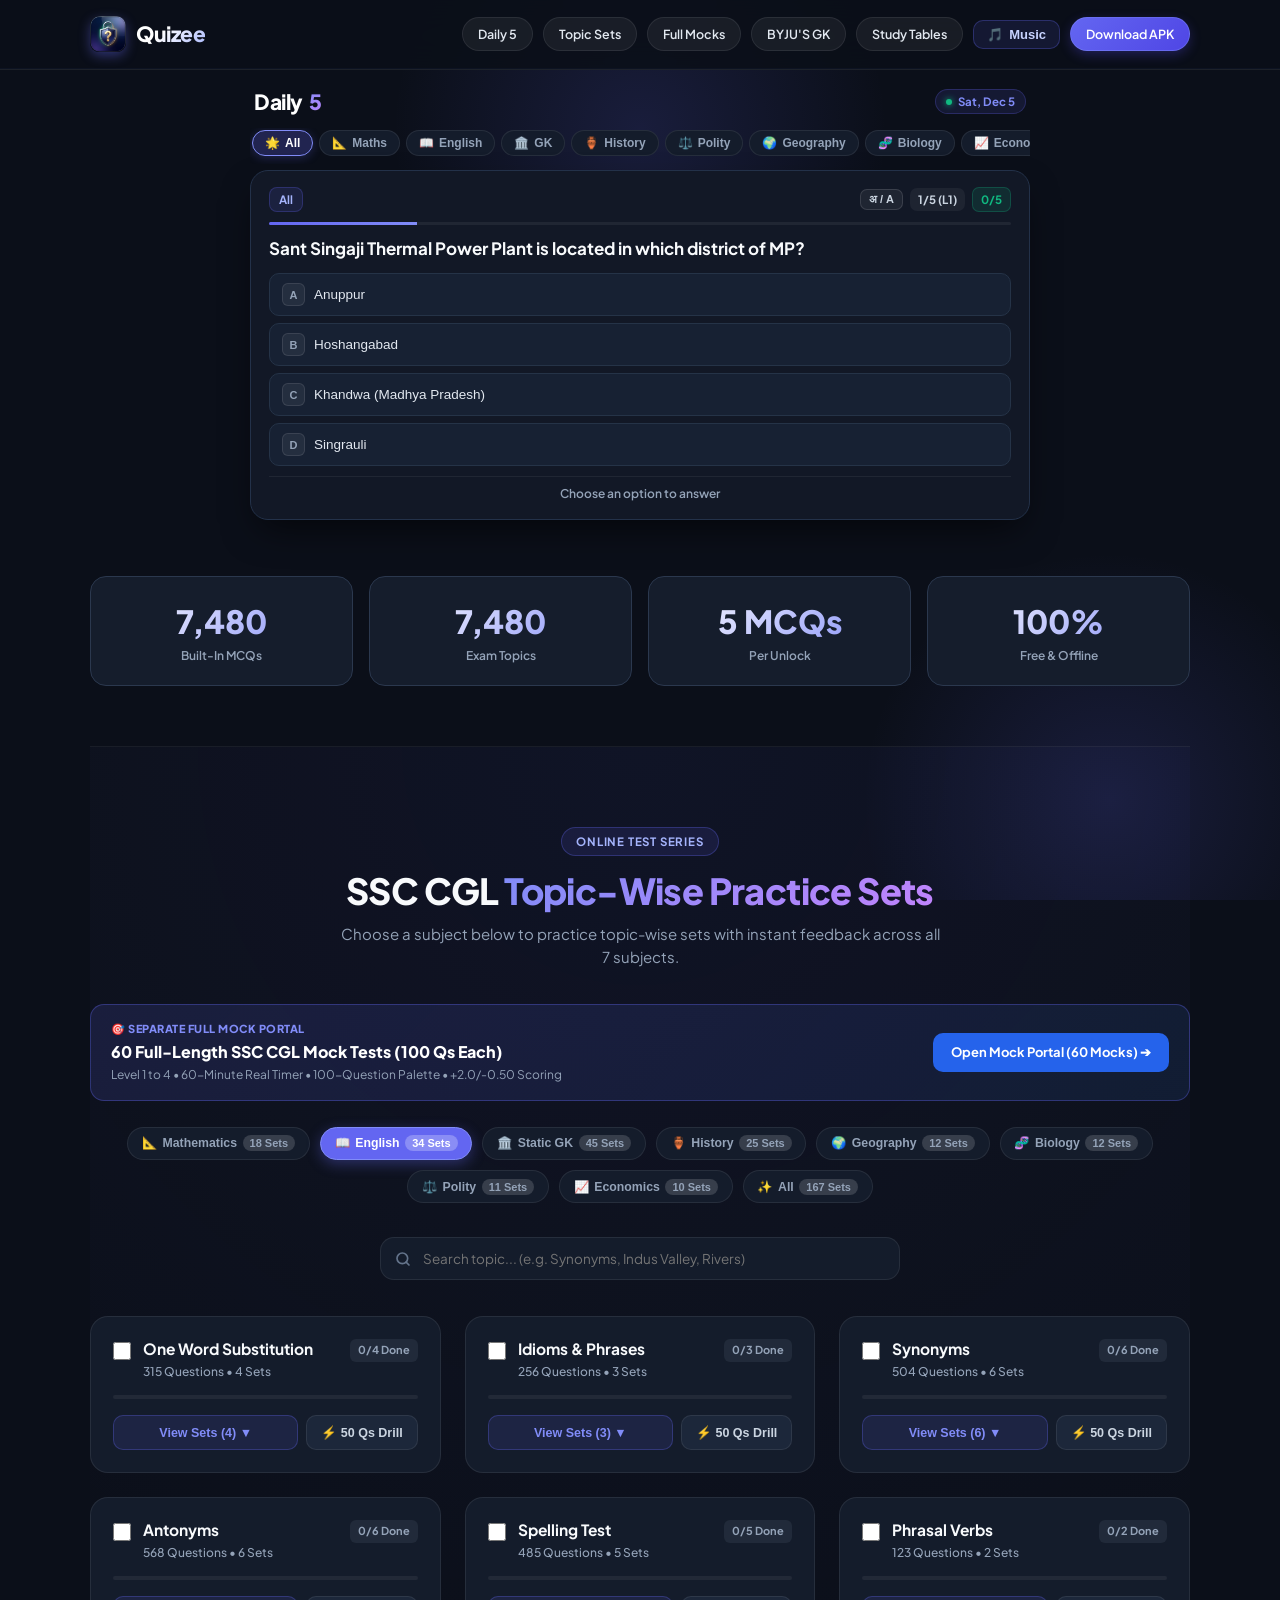
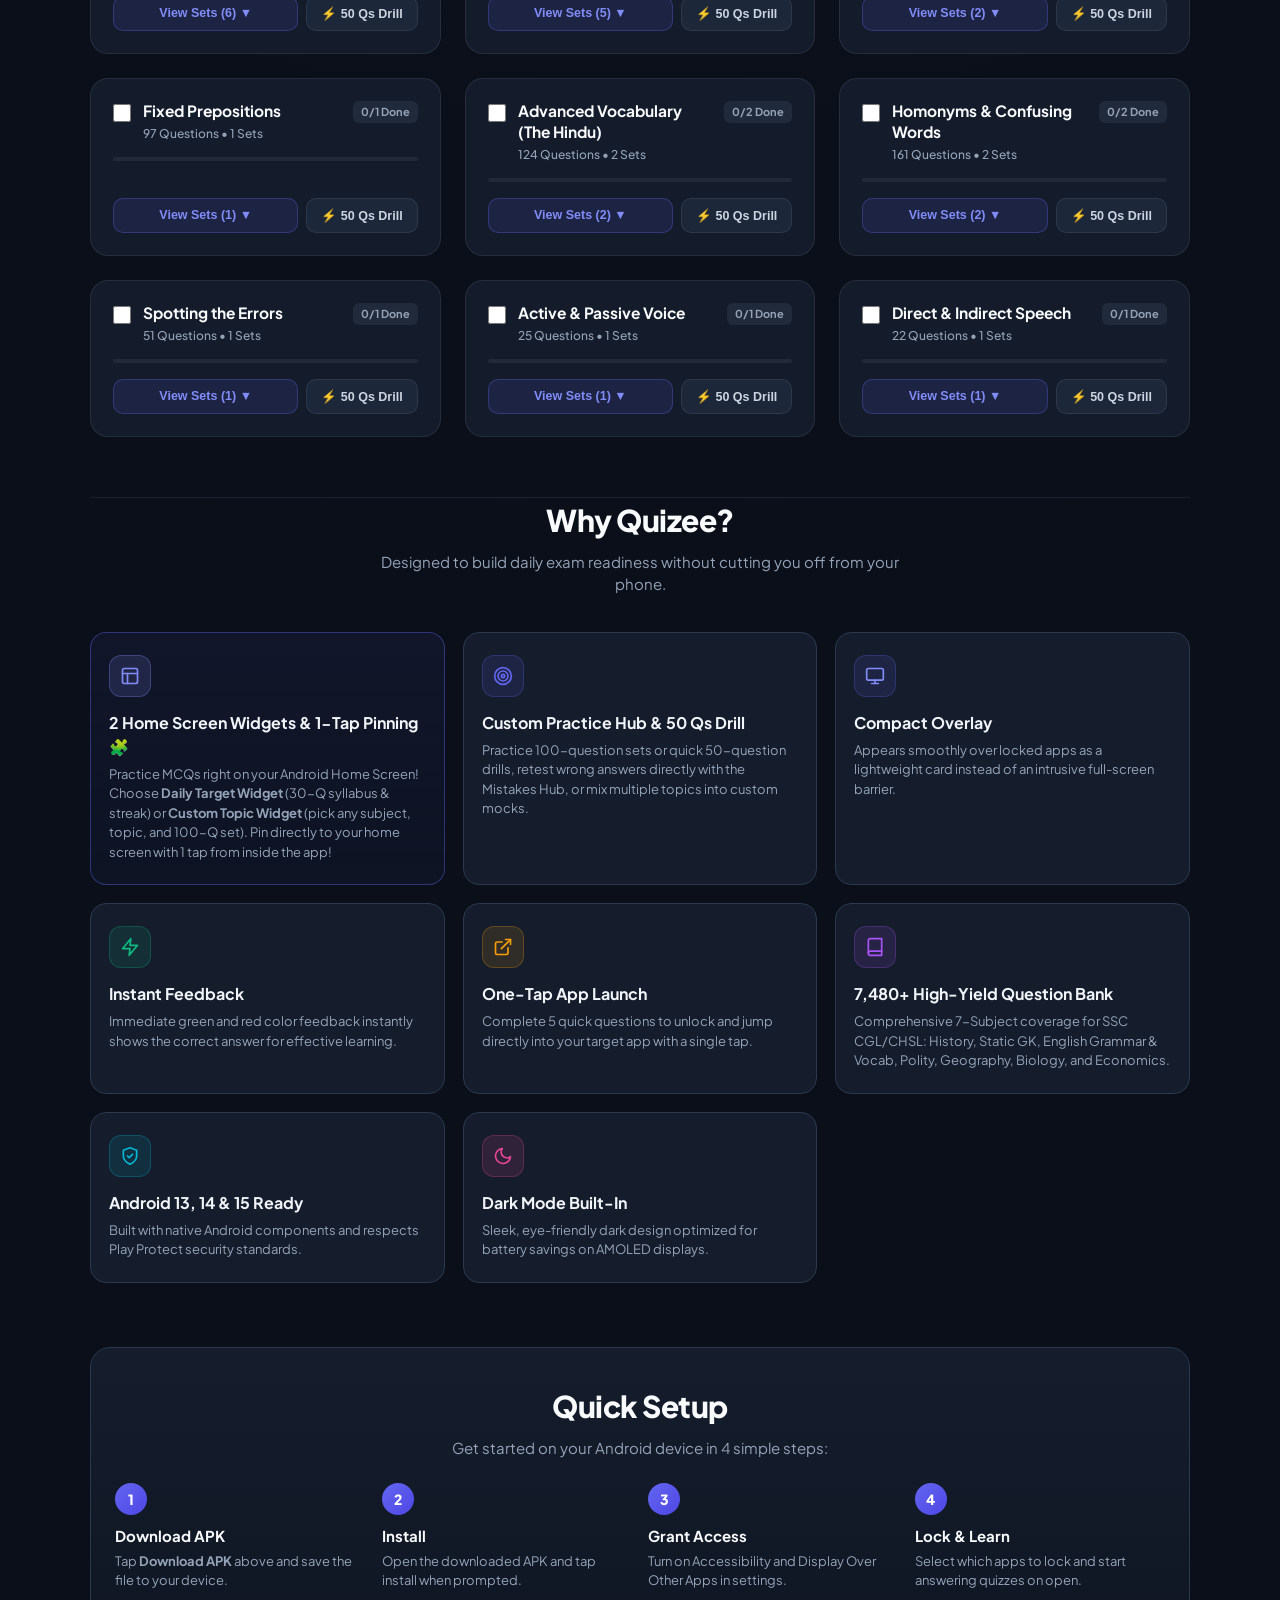
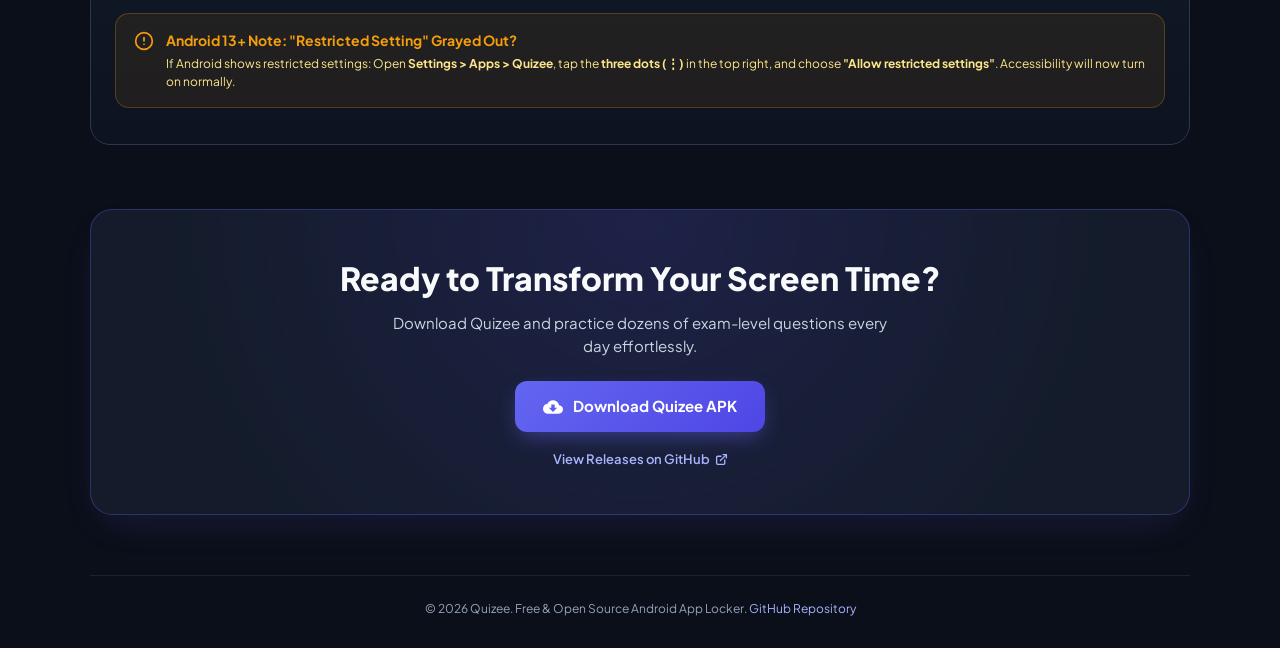
==== commit ba962d63: "fix: sync full website (Study Tables, Math, BYJUS GK) to docs/ for GitHub Pages and make sw.js netwo" ====
--- a/docs/index.html
+++ b/docs/index.html
@@ -4,7 +4,7 @@
     <meta charset="UTF-8">
     <meta name="viewport" content="width=device-width, initial-scale=1.0">
     <title>Quizee — Smart Quiz App Locker for Android | Download APK</title>
-    <meta name="description" content="Quizee: Lock distracting apps behind quick 5-question quizzes. Practice 7400+ High-Yield Static GK, English, History, Polity, Geography, Biology & Economics MCQs while reducing screen time. Free and offline.">
+    <meta name="description" content="Quizee: Lock distracting apps behind quick 5-question quizzes. Practice 8000+ High-Yield SSC CGL Maths (Formulas & Tricks), Static GK, English, History, Polity, Geography, Biology & Economics MCQs while reducing screen time. Free and offline.">
     <link rel="icon" type="image/png" href="assets/favicon.png">
     
     <!-- PWA & 100% Offline Support -->
@@ -2870,6 +2870,7 @@
                     <a href="#online-tests" class="nav-btn">Topic Sets</a>
                     <a href="mock-tests.html" class="nav-btn">Full Mocks</a>
                     <a href="byjus-gk.html" class="nav-btn">BYJU'S GK</a>
+                    <a href="tables.html" class="nav-btn">Study Tables</a>
                     <button class="nav-btn-audio quize-audio-btn" type="button" title="Play Quizee Music">
                         <span class="audio-btn-icon">🎵</span>
                         <span class="audio-btn-text">Music</span>
@@ -2912,6 +2913,10 @@
                 <a href="byjus-gk.html" class="mobile-nav-item">
                     <span class="mobile-item-icon">🏛️</span>
                     <span>BYJU'S Static GK</span>
+                </a>
+                <a href="tables.html" class="mobile-nav-item">
+                    <span class="mobile-item-icon">📊</span>
+                    <span>Master Study Tables</span>
                 </a>
                 <button class="mobile-nav-item quize-audio-btn" type="button" style="background:transparent; border:none; width:100%; text-align:left; cursor:pointer; color:#cbd5e1; font-weight:600; font-size:14px; padding:10px 14px; display:flex; align-items:center; gap:12px;">
                     <span class="mobile-item-icon audio-btn-icon">🎵</span>
@@ -4874,11 +4879,13 @@
             <div class="web-test-body" id="webTestActiveBody">
                 <div class="web-question-card">
                     <span class="question-category-tag" id="webQuestionCategory">General</span>
+                    <div class="question-diagram-container" id="webQuestionDiagram" style="display:none;"></div>
                     <div class="question-text-content" id="webQuestionText">Loading question...</div>
                 </div>
                 <div class="web-options-grid" id="webOptionsContainer">
                     <!-- Populated dynamically -->
                 </div>
+                <div class="web-explanation-box" id="webQuestionExplanation" style="display:none;"></div>
             </div>
 
             <!-- Active Test Footer Action Bar -->
@@ -5118,6 +5125,7 @@
 
         const SUBJECTS = [
             { key: 'all', name: 'All', icon: '🌟' },
+            { key: 'math', name: 'Maths', icon: '📐' },
             { key: 'english', name: 'English', icon: '📖' },
             { key: 'static_gk', name: 'GK', icon: '🏛️' },
             { key: 'history', name: 'History', icon: '🏺' },
@@ -5178,7 +5186,7 @@
             if (!rawCat) return 'General';
             let s = rawCat.trim();
             const prefixes = [
-                'English:', 'Modern History:', 'Ancient History:', 'Medieval History:',
+                'Math:', 'English:', 'Modern History:', 'Ancient History:', 'Medieval History:',
                 'Geography:', 'Biology:', 'General Science:', 'Polity:', 'Economics:'
             ];
             for (const p of prefixes) {
--- a/docs/assets/web_tests.css
+++ b/docs/assets/web_tests.css
@@ -1576,3 +1576,178 @@
     color: #ffffff;
     border-top: 2px solid rgba(255, 255, 255, 0.15);
 }
+
+
+/* =========================================================
+   DIAGRAM & SHAPE VIEWER (GEOMETRY & MENSURATION)
+   ========================================================= */
+.question-diagram-container {
+    display: flex;
+    justify-content: center;
+    align-items: center;
+    margin: 12px auto 16px auto;
+    padding: 14px;
+    background: radial-gradient(circle at center, rgba(99, 102, 241, 0.08) 0%, rgba(15, 23, 42, 0.6) 100%);
+    border: 1px solid rgba(129, 140, 248, 0.25);
+    border-radius: 12px;
+    max-width: 320px;
+    width: 100%;
+    overflow: hidden;
+    box-shadow: 0 4px 16px rgba(0, 0, 0, 0.35);
+}
+
+.question-diagram-container svg {
+    max-width: 100%;
+    height: auto;
+    display: block;
+    filter: drop-shadow(0 2px 8px rgba(99, 102, 241, 0.25));
+}
+
+.review-diagram-wrap {
+    display: flex;
+    justify-content: center;
+    margin: 10px 0 14px 0;
+    padding: 10px;
+    background: #0f172a;
+    border: 1px solid rgba(255, 255, 255, 0.08);
+    border-radius: 10px;
+    max-width: 240px;
+}
+
+.review-diagram-wrap svg {
+    max-width: 100%;
+    height: auto;
+}
+
+/* =========================================================
+   SPECIAL FORMULA & SHORT TRICK EXPLANATION CARD
+   ========================================================= */
+.web-explanation-box {
+    margin-top: 14px;
+    margin-bottom: 16px;
+    animation: fadeInSlideUp 0.25s ease-out;
+}
+
+@keyframes fadeInSlideUp {
+    from {
+        opacity: 0;
+        transform: translateY(8px);
+    }
+    to {
+        opacity: 1;
+        transform: translateY(0);
+    }
+}
+
+.active-explanation-card {
+    background: linear-gradient(135deg, rgba(30, 41, 59, 0.95), rgba(15, 23, 42, 0.95));
+    border: 1px solid rgba(99, 102, 241, 0.35);
+    border-left: 4px solid #6366f1;
+    border-radius: 14px;
+    padding: 16px 18px;
+    box-shadow: 0 8px 24px rgba(0, 0, 0, 0.45), 0 0 15px rgba(99, 102, 241, 0.15);
+}
+
+.active-exp-header {
+    display: flex;
+    justify-content: space-between;
+    align-items: center;
+    margin-bottom: 12px;
+    padding-bottom: 8px;
+    border-bottom: 1px solid rgba(255, 255, 255, 0.08);
+}
+
+.active-exp-title {
+    font-size: 13.5px;
+    font-weight: 800;
+    color: #e2e8f0;
+    display: flex;
+    align-items: center;
+    gap: 6px;
+}
+
+.active-exp-pill {
+    font-size: 10px;
+    font-weight: 700;
+    text-transform: uppercase;
+    letter-spacing: 0.5px;
+    padding: 2px 8px;
+    border-radius: 100px;
+    background: rgba(99, 102, 241, 0.2);
+    color: #818cf8;
+    border: 1px solid rgba(99, 102, 241, 0.3);
+}
+
+.active-exp-content {
+    font-size: 13px;
+    line-height: 1.6;
+    color: #cbd5e1;
+    display: flex;
+    flex-direction: column;
+    gap: 8px;
+}
+
+.exp-bullet-row {
+    display: flex;
+    align-items: flex-start;
+    gap: 10px;
+    padding: 8px 10px;
+    border-radius: 8px;
+    background: rgba(255, 255, 255, 0.02);
+}
+
+.exp-formula {
+    background: rgba(99, 102, 241, 0.08);
+    border-left: 3px solid #818cf8;
+}
+
+.exp-trick {
+    background: rgba(245, 158, 11, 0.08);
+    border-left: 3px solid #f59e0b;
+}
+
+.exp-step {
+    background: rgba(16, 185, 129, 0.08);
+    border-left: 3px solid #10b981;
+}
+
+.exp-icon {
+    font-size: 14px;
+    flex-shrink: 0;
+    margin-top: 1px;
+}
+
+.exp-text {
+    flex: 1;
+    color: #f1f5f9;
+}
+
+.exp-text b {
+    color: #93c5fd;
+    margin-right: 4px;
+}
+
+.review-explanation-card {
+    margin-top: 12px;
+    padding: 12px 14px;
+    background: rgba(15, 23, 42, 0.7);
+    border: 1px solid rgba(99, 102, 241, 0.25);
+    border-left: 3px solid #818cf8;
+    border-radius: 10px;
+}
+
+.review-exp-header {
+    font-size: 12px;
+    font-weight: 700;
+    color: #cbd5e1;
+    margin-bottom: 6px;
+}
+
+.review-exp-content {
+    font-size: 12px;
+    line-height: 1.55;
+    color: #94a3b8;
+    display: flex;
+    flex-direction: column;
+    gap: 6px;
+}
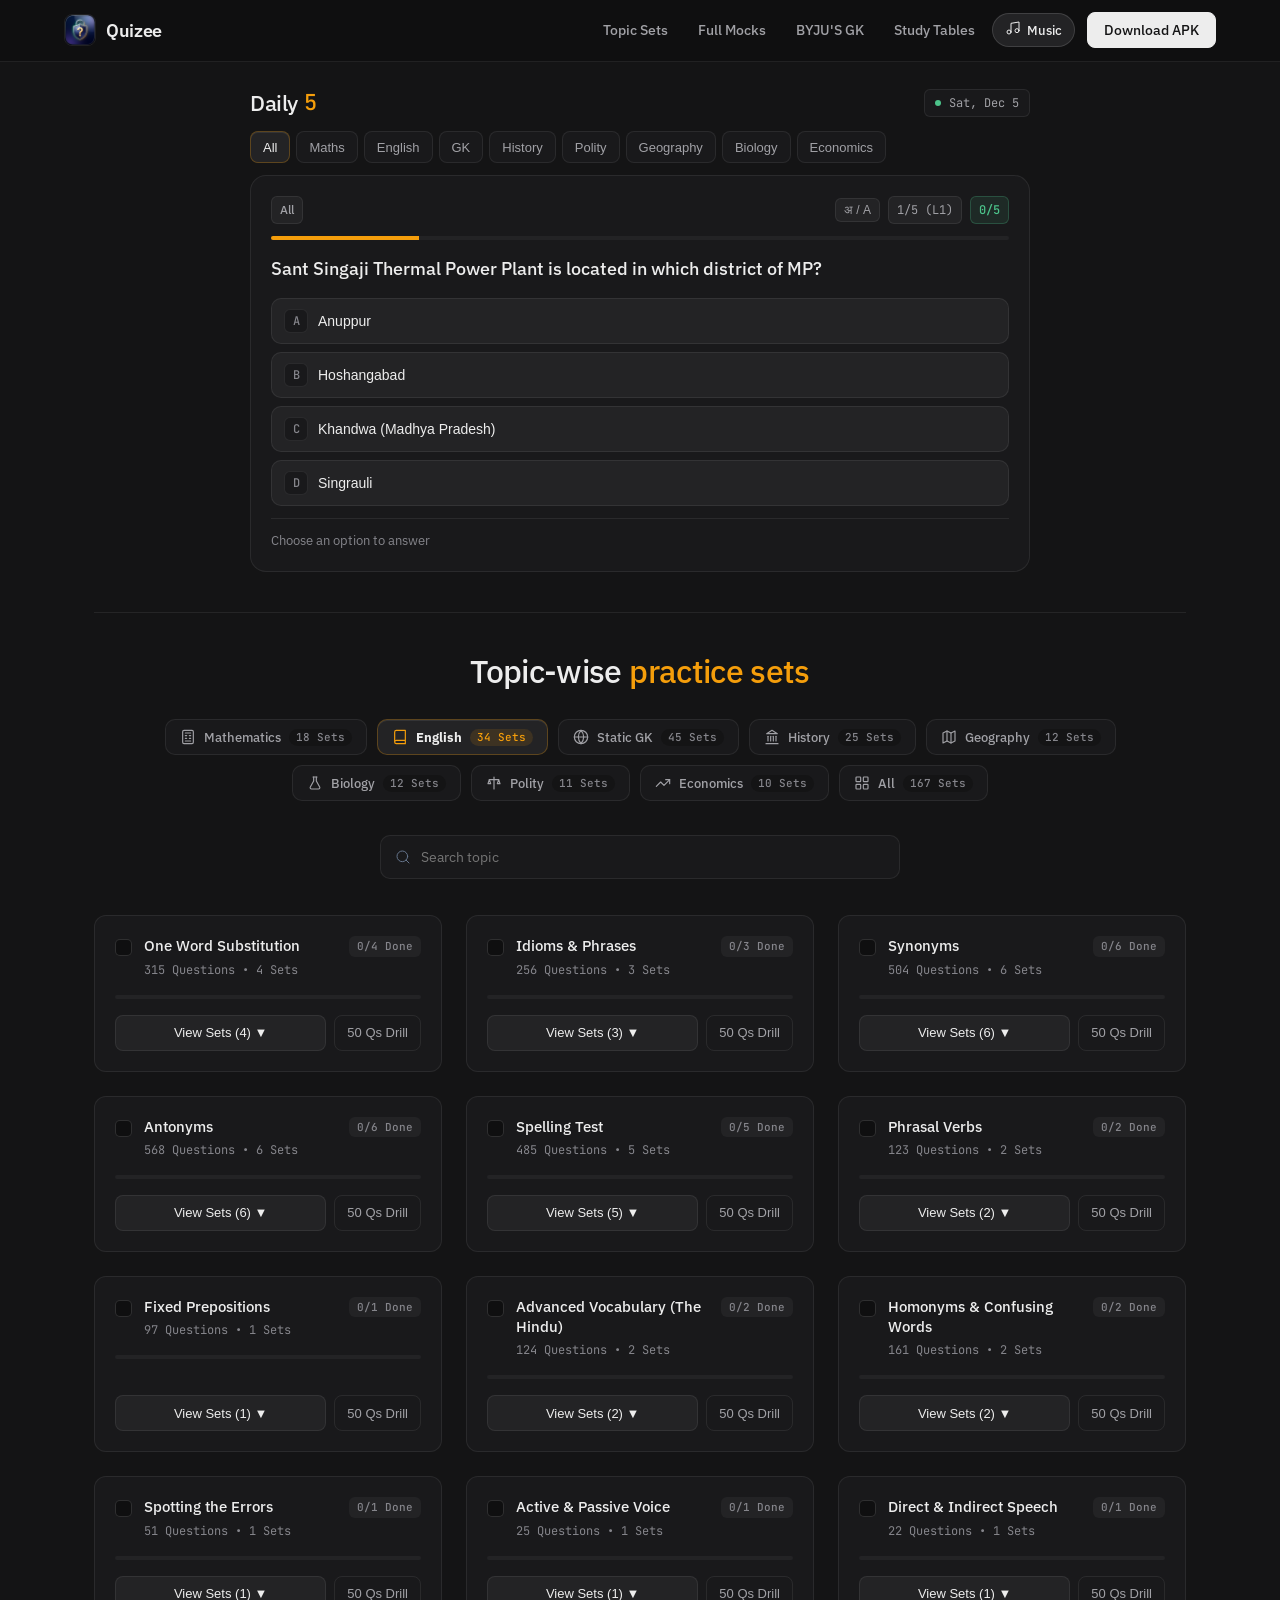
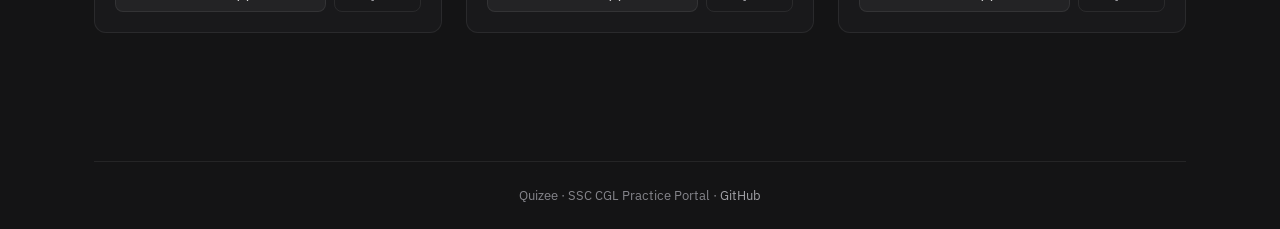
==== commit 8f8fbd2b: "Deploy unslop UI and theme assets to docs folder for GitHub Pages" ====
--- a/docs/index.html
+++ b/docs/index.html
@@ -9,7 +9,7 @@
     
     <!-- PWA & 100% Offline Support -->
     <link rel="manifest" href="manifest.json">
-    <meta name="theme-color" content="#6366f1">
+    <meta name="theme-color" content="#141415">
     <meta name="mobile-web-app-capable" content="yes">
     <meta name="apple-mobile-web-app-capable" content="yes">
     <meta name="apple-mobile-web-app-status-bar-style" content="black-translucent">
@@ -18,21 +18,33 @@
     <!-- Google Fonts -->
     <link rel="preconnect" href="https://fonts.googleapis.com">
     <link rel="preconnect" href="https://fonts.gstatic.com" crossorigin>
-    <link href="https://fonts.googleapis.com/css2?family=Plus+Jakarta+Sans:wght@400;500;600;700;800&family=JetBrains+Mono:wght@500;700&display=swap" rel="stylesheet">
+    <link href="https://fonts.googleapis.com/css2?family=IBM+Plex+Sans:wght@400;500;600&family=JetBrains+Mono:wght@400;500;600&display=swap" rel="stylesheet">
 
     <style>
         :root {
-            --primary: #6366f1;
-            --primary-glow: #818cf8;
-            --secondary: #4f46e5;
-            --correct-green: #10b981;
-            --wrong-red: #ef4444;
-            --bg-dark: #0b0f19;
-            --card-bg: #151d2c;
-            --card-border: #2b384e;
-            --text-main: #f8fafc;
-            --text-muted: #94a3b8;
+            --bg-deep: #0f0f10;
+            --bg-dark: #141415;
+            --card-bg: #19191b;
+            --bg-raised: #232325;
+            --card-border: rgba(237, 237, 237, 0.08);
+            --card-border-strong: rgba(237, 237, 237, 0.14);
+            --text-main: #ededed;
+            --text-secondary: #a1a1a6;
+            --text-muted: #85858b;
+            --accent: #f59e0b;
+            --accent-hover: #fbbf24;
+            --accent-tint: rgba(245, 158, 11, 0.12);
+            --accent-border: rgba(245, 158, 11, 0.28);
+            --accent-ink: #141415;
+            --primary: #f59e0b;
+            --primary-glow: #fbbf24;
+            --secondary: #d97706;
+            --correct-green: #4cc38a;
+            --wrong-red: #e5484d;
             --amber: #f59e0b;
+            --ease-out: cubic-bezier(0.22, 1, 0.36, 1);
+            --font-sans: 'IBM Plex Sans', -apple-system, BlinkMacSystemFont, sans-serif;
+            --font-mono: 'JetBrains Mono', ui-monospace, monospace;
         }
 
         *, *::before, *::after {
@@ -48,40 +60,17 @@
             overflow-x: clip;
             background-color: var(--bg-dark);
             color: var(--text-main);
-            font-family: 'Plus Jakarta Sans', sans-serif;
+            font-family: var(--font-sans);
+            font-weight: 400;
             line-height: 1.5;
             -webkit-font-smoothing: antialiased;
         }
-
-        /* Ambient Glow Wrapper to prevent horizontal overflow */
-        .glow-wrapper {
-            position: absolute;
-            top: 0;
-            left: 0;
-            width: 100%;
-            max-width: 100%;
-            height: 100%;
-            overflow: hidden;
-            pointer-events: none;
-            z-index: 0;
-        }
-
-        .glow-circle {
-            position: absolute;
-            width: min(500px, 90vw);
-            height: min(500px, 90vw);
-            border-radius: 50%;
-            background: radial-gradient(circle, rgba(99, 102, 241, 0.16) 0%, rgba(11, 15, 25, 0) 70%);
-            pointer-events: none;
-        }
-        .glow-1 { top: -120px; left: 50%; transform: translateX(-50%); }
-        .glow-2 { top: 550px; right: -80px; }
 
         .container {
             width: 100%;
             max-width: 1140px;
             margin: 0 auto;
-            padding: 0 20px;
+            padding: 0 24px;
             position: relative;
             z-index: 1;
         }
@@ -92,10 +81,9 @@
             }
         }
 
-        /* Sticky Glassmorphic Header & Modern Responsive Navigation */
         html {
             scroll-behavior: smooth;
-            scroll-padding-top: 80px;
+            scroll-padding-top: 76px;
         }
 
         .site-header {
@@ -104,28 +92,25 @@
             left: 0;
             width: 100%;
             z-index: 1000;
-            background: rgba(11, 15, 25, 0.88);
-            backdrop-filter: blur(16px);
-            -webkit-backdrop-filter: blur(16px);
-            border-bottom: 1px solid rgba(255, 255, 255, 0.08);
-            transition: all 0.3s ease;
+            background: var(--bg-deep);
+            border-bottom: 1px solid var(--card-border);
+            transition: border-color 160ms var(--ease-out), background-color 160ms var(--ease-out);
         }
 
         .site-header.scrolled {
-            box-shadow: 0 8px 24px rgba(0, 0, 0, 0.45);
-            border-bottom-color: rgba(99, 102, 241, 0.2);
+            border-bottom-color: var(--card-border-strong);
         }
 
         .nav-container {
             width: 100%;
             max-width: 1140px;
             margin: 0 auto;
-            padding: 0 20px;
+            padding: 0 24px;
         }
 
         @media (max-width: 480px) {
             .nav-container {
-                padding: 0 14px;
+                padding: 0 16px;
             }
         }
 
@@ -133,7 +118,7 @@
             display: flex;
             align-items: center;
             justify-content: space-between;
-            height: 68px;
+            height: 60px;
             gap: 16px;
         }
 
@@ -148,101 +133,105 @@
         }
 
         .logo-wrap img {
-            width: 36px;
-            height: 36px;
-            border-radius: 9px;
-            box-shadow: 0 4px 12px rgba(99, 102, 241, 0.4);
+            width: 32px;
+            height: 32px;
+            border-radius: 8px;
+            border: 1px solid var(--card-border);
             display: block;
         }
 
         .logo-text {
-            font-size: 21px;
-            font-weight: 800;
-            letter-spacing: -0.5px;
-            background: linear-gradient(135deg, #ffffff 40%, #a5b4fc 100%);
-            -webkit-background-clip: text;
-            -webkit-text-fill-color: transparent;
+            font-size: 18px;
+            font-weight: 600;
+            letter-spacing: -0.02em;
+            color: var(--text-main);
         }
 
         .version-badge {
-            font-size: 10.5px;
-            font-weight: 700;
-            color: #818cf8;
-            background: rgba(99, 102, 241, 0.15);
-            border: 1px solid rgba(99, 102, 241, 0.3);
-            padding: 2px 7px;
-            border-radius: 12px;
-            letter-spacing: 0.2px;
+            font-family: var(--font-mono);
+            font-size: 11px;
+            font-weight: 500;
+            color: var(--text-muted);
+            background: var(--bg-raised);
+            border: 1px solid var(--card-border);
+            padding: 2px 8px;
+            border-radius: 6px;
         }
 
         /* Desktop Nav Actions */
         .nav-links-desktop {
             display: flex;
             align-items: center;
-            gap: 10px;
+            gap: 4px;
         }
 
         .nav-btn {
             display: inline-flex;
             align-items: center;
             gap: 6px;
-            background: rgba(255, 255, 255, 0.06);
-            border: 1px solid rgba(255, 255, 255, 0.08);
-            color: #e2e8f0;
-            padding: 7px 15px;
-            border-radius: 20px;
-            font-size: 12.5px;
-            font-weight: 600;
+            background: transparent;
+            border: 1px solid transparent;
+            color: var(--text-secondary);
+            padding: 6px 12px;
+            height: 36px;
+            border-radius: 8px;
+            font-size: 14px;
+            font-weight: 500;
             text-decoration: none;
-            transition: all 0.2s cubic-bezier(0.4, 0, 0.2, 1);
+            transition: background-color 140ms var(--ease-out), color 140ms var(--ease-out), border-color 140ms var(--ease-out);
             white-space: nowrap;
         }
 
         .nav-btn:hover {
-            background: rgba(255, 255, 255, 0.12);
-            border-color: rgba(255, 255, 255, 0.18);
-            color: #fff;
-            transform: translateY(-1px);
+            background: var(--bg-raised);
+            color: var(--text-main);
+        }
+
+        .nav-btn.active {
+            background: var(--bg-raised);
+            border-color: var(--card-border);
+            color: var(--text-main);
+        }
+
+        .nav-btn:focus-visible,
+        .btn-download:focus-visible,
+        .daily-option-btn:focus-visible,
+        .daily-subject-chip:focus-visible,
+        .daily-subtopic-chip:focus-visible {
+            outline: 2px solid var(--accent);
+            outline-offset: 2px;
         }
 
         .nav-btn-mocks {
-            background: rgba(99, 102, 241, 0.12);
-            border-color: rgba(99, 102, 241, 0.35);
-            color: #c7d2fe;
+            color: var(--text-secondary);
         }
 
         .nav-btn-mocks:hover {
-            background: rgba(99, 102, 241, 0.25);
-            border-color: rgba(99, 102, 241, 0.5);
-            color: #fff;
+            background: var(--bg-raised);
+            color: var(--text-main);
         }
 
         .pulse-indicator {
-            width: 7px;
-            height: 7px;
+            width: 6px;
+            height: 6px;
             border-radius: 50%;
-            background: #10b981;
-            box-shadow: 0 0 8px #10b981;
+            background: var(--correct-green);
             display: inline-block;
-            animation: pulse-dot 2s infinite;
-        }
-
-        @keyframes pulse-dot {
-            0%, 100% { opacity: 1; transform: scale(1); }
-            50% { opacity: 0.5; transform: scale(1.3); }
         }
 
         .nav-btn-primary {
-            background: linear-gradient(135deg, #6366f1 0%, #4f46e5 100%);
-            border-color: rgba(129, 140, 248, 0.4);
-            color: #fff;
-            box-shadow: 0 4px 12px rgba(79, 70, 229, 0.3);
+            background: var(--text-main);
+            border-color: var(--text-main);
+            color: var(--bg-dark);
+            font-weight: 500;
+            margin-left: 8px;
+            padding: 6px 16px;
         }
 
         .nav-btn-primary:hover {
-            background: linear-gradient(135deg, #4f46e5 0%, #4338ca 100%);
-            box-shadow: 0 6px 16px rgba(79, 70, 229, 0.45);
-            color: #fff;
+            background: #ffffff;
+            border-color: #ffffff;
+            color: var(--bg-dark);
         }
 
         /* Mobile Nav Actions (Direct APK + Hamburger) */
@@ -255,87 +244,86 @@
         .nav-btn-mobile-download {
             display: inline-flex;
             align-items: center;
-            gap: 5px;
-            background: linear-gradient(135deg, #6366f1 0%, #4f46e5 100%);
-            color: #fff;
-            padding: 6px 13px;
-            border-radius: 16px;
+            gap: 6px;
+            background: var(--text-main);
+            color: var(--bg-dark);
+            padding: 6px 12px;
+            height: 32px;
+            border-radius: 8px;
             font-size: 12px;
-            font-weight: 700;
+            font-weight: 500;
             text-decoration: none;
-            box-shadow: 0 2px 8px rgba(99, 102, 241, 0.35);
             white-space: nowrap;
         }
 
         .hamburger-btn {
-            width: 40px;
-            height: 40px;
-            background: rgba(255, 255, 255, 0.06);
-            border: 1px solid rgba(255, 255, 255, 0.12);
-            border-radius: 10px;
+            width: 36px;
+            height: 36px;
+            background: var(--bg-raised);
+            border: 1px solid var(--card-border);
+            border-radius: 8px;
             display: flex;
             flex-direction: column;
             align-items: center;
             justify-content: center;
-            gap: 5px;
+            gap: 4px;
             cursor: pointer;
             padding: 0;
-            transition: all 0.25s ease;
+            transition: background-color 140ms var(--ease-out), border-color 140ms var(--ease-out);
         }
 
         .hamburger-btn:hover, .hamburger-btn:focus-visible {
-            background: rgba(255, 255, 255, 0.12);
-            border-color: rgba(99, 102, 241, 0.4);
+            background: #2c2c2f;
+            border-color: var(--card-border-strong);
             outline: none;
         }
 
         .hamburger-btn .bar {
-            width: 18px;
-            height: 2px;
-            background-color: #f1f5f9;
+            width: 16px;
+            height: 1.5px;
+            background-color: var(--text-main);
             border-radius: 2px;
-            transition: all 0.25s cubic-bezier(0.4, 0, 0.2, 1);
-        }
-
-        /* Hamburger Active (Morphs to ✕) */
+            transition: transform 180ms var(--ease-out), opacity 180ms var(--ease-out);
+        }
+
+        /* Hamburger Active (Morphs to X) */
         .hamburger-btn.active {
-            background: rgba(99, 102, 241, 0.2);
-            border-color: rgba(99, 102, 241, 0.5);
+            background: var(--bg-raised);
+            border-color: var(--accent-border);
         }
 
         .hamburger-btn.active .bar-1 {
-            transform: translateY(7px) rotate(45deg);
+            transform: translateY(5.5px) rotate(45deg);
         }
 
         .hamburger-btn.active .bar-2 {
             opacity: 0;
-            transform: translateX(-6px);
+            transform: translateX(-4px);
         }
 
         .hamburger-btn.active .bar-3 {
-            transform: translateY(-7px) rotate(-45deg);
+            transform: translateY(-5.5px) rotate(-45deg);
         }
 
         /* Mobile Drawer Dropdown */
         .mobile-menu-drawer {
             max-height: 0;
             overflow: hidden;
-            background: #0d1322;
+            background: var(--bg-deep);
             border-bottom: 1px solid transparent;
-            transition: max-height 0.35s cubic-bezier(0.4, 0, 0.2, 1), border-color 0.35s;
+            transition: max-height 260ms var(--ease-out), border-color 260ms var(--ease-out);
         }
 
         .mobile-menu-drawer.open {
             max-height: 480px;
-            border-bottom: 1px solid rgba(99, 102, 241, 0.25);
-            box-shadow: 0 16px 32px rgba(0, 0, 0, 0.5);
+            border-bottom: 1px solid var(--card-border);
         }
 
         .mobile-menu-inner {
-            padding: 12px 16px 18px;
+            padding: 12px 16px 16px;
             display: flex;
             flex-direction: column;
-            gap: 8px;
+            gap: 4px;
             max-width: 1140px;
             margin: 0 auto;
         }
@@ -343,20 +331,22 @@
         .mobile-nav-item {
             display: flex;
             align-items: center;
-            gap: 12px;
-            padding: 12px 14px;
-            background: rgba(255, 255, 255, 0.03);
-            border: 1px solid rgba(255, 255, 255, 0.06);
-            border-radius: 12px;
+            gap: 10px;
+            padding: 8px 12px;
+            height: 40px;
+            background: transparent;
+            border: 1px solid transparent;
+            border-radius: 8px;
             text-decoration: none;
-            color: #f8fafc;
-            transition: all 0.2s ease;
+            color: var(--text-main);
+            font-size: 14px;
+            font-weight: 500;
+            transition: background-color 140ms var(--ease-out), border-color 140ms var(--ease-out);
         }
 
         .mobile-nav-item:active, .mobile-nav-item:hover {
-            background: rgba(99, 102, 241, 0.12);
-            border-color: rgba(99, 102, 241, 0.3);
-            transform: translateX(3px);
+            background: var(--bg-raised);
+            border-color: var(--card-border);
         }
 
         .mobile-item-highlight {
@@ -365,15 +355,18 @@
         }
 
         .mobile-item-icon {
-            font-size: 20px;
-            width: 32px;
-            height: 32px;
+            width: 20px;
+            height: 20px;
             display: flex;
             align-items: center;
             justify-content: center;
-            background: rgba(255, 255, 255, 0.05);
-            border-radius: 8px;
+            color: var(--text-muted);
             flex-shrink: 0;
+        }
+
+        .mobile-item-icon svg {
+            width: 16px;
+            height: 16px;
         }
 
         .mobile-item-content {
@@ -431,15 +424,16 @@
             flex-direction: column;
             align-items: center;
             justify-content: center;
-            background: linear-gradient(135deg, #6366f1 0%, #4338ca 100%);
-            color: #fff;
+            background: var(--text-main);
+            color: var(--bg-dark);
             padding: 12px 16px;
-            border-radius: 12px;
+            border-radius: 8px;
             text-decoration: none;
             text-align: center;
-            box-shadow: 0 4px 14px rgba(79, 70, 229, 0.35);
-            border: 1px solid rgba(129, 140, 248, 0.4);
-            transition: transform 0.2s;
+            border: 1px solid var(--text-main);
+            font-weight: 500;
+            margin-top: 8px;
+            transition: background-color 140ms var(--ease-out), transform 140ms var(--ease-out);
         }
 
         .mobile-btn-download:active {
@@ -589,21 +583,24 @@
             display: inline-flex;
             align-items: center;
             justify-content: center;
-            gap: 10px;
-            background: linear-gradient(135deg, #6366f1 0%, #4f46e5 100%);
-            color: #ffffff;
-            padding: 14px 28px;
-            border-radius: 12px;
+            gap: 8px;
+            background: var(--text-main);
+            color: var(--bg-dark);
+            height: 44px;
+            padding: 0 20px;
+            border-radius: 8px;
             text-decoration: none;
-            font-size: 15px;
-            font-weight: 700;
-            box-shadow: 0 8px 20px -4px rgba(99, 102, 241, 0.45);
-            transition: all 0.25s ease;
+            font-size: 14px;
+            font-weight: 500;
+            transition: background-color 140ms var(--ease-out), transform 140ms var(--ease-out);
         }
 
         .btn-download:hover {
-            transform: translateY(-2px);
-            box-shadow: 0 12px 25px -4px rgba(99, 102, 241, 0.6);
+            background: #ffffff;
+        }
+
+        .btn-download:active {
+            transform: scale(0.98);
         }
 
         .btn-download svg {
@@ -863,62 +860,65 @@
             display: grid;
             grid-template-columns: repeat(4, 1fr);
             gap: 16px;
-            margin: 36px 0 60px;
+            margin: 32px 0 64px;
         }
 
         @media (max-width: 768px) {
             .stats-grid {
                 grid-template-columns: repeat(2, 1fr);
                 gap: 12px;
-                margin: 28px 0 48px;
+                margin: 24px 0 48px;
             }
         }
 
         .stat-card {
             background: var(--card-bg);
             border: 1px solid var(--card-border);
-            border-radius: 16px;
-            padding: 20px 14px;
-            text-align: center;
+            border-radius: 12px;
+            padding: 20px 16px;
+            text-align: left;
         }
 
         .stat-number {
-            font-size: clamp(26px, 4vw, 32px);
-            font-weight: 800;
-            background: linear-gradient(135deg, #fff 0%, #818cf8 100%);
-            -webkit-background-clip: text;
-            -webkit-text-fill-color: transparent;
-            margin-bottom: 2px;
+            font-family: var(--font-mono);
+            font-variant-numeric: tabular-nums;
+            font-size: clamp(24px, 3.5vw, 28px);
+            font-weight: 500;
+            color: var(--text-main);
+            line-height: 1.1;
+            margin-bottom: 6px;
         }
 
         .stat-label {
-            font-size: 12px;
+            font-size: 13px;
             color: var(--text-muted);
-            font-weight: 600;
+            font-weight: 400;
         }
 
         /* Section Headings */
         .section-title {
             text-align: center;
-            font-size: clamp(24px, 4vw, 30px);
-            font-weight: 800;
-            letter-spacing: -0.5px;
+            font-size: clamp(24px, 4vw, 32px);
+            font-weight: 500;
+            letter-spacing: -0.02em;
+            line-height: 1.15;
             margin-bottom: 8px;
+            color: var(--text-main);
         }
 
         .section-desc {
             text-align: center;
-            color: var(--text-muted);
-            font-size: clamp(14px, 2.5vw, 15px);
+            color: var(--text-secondary);
+            font-size: 15px;
             max-width: 520px;
-            margin: 0 auto 36px;
+            margin: 0 auto 32px;
         }
 
         /* Features Section */
         .features-grid {
             display: grid;
             grid-template-columns: repeat(3, 1fr);
-            gap: 18px;
+            gap: 16px;
             margin-bottom: 64px;
         }
 
@@ -937,80 +937,85 @@
         .feature-card {
             background: var(--card-bg);
             border: 1px solid var(--card-border);
-            border-radius: 16px;
-            padding: 22px 18px;
-            transition: all 0.25s ease;
+            border-radius: 12px;
+            padding: 20px;
+            transition: border-color 160ms var(--ease-out), background-color 160ms var(--ease-out);
         }
 
         .feature-card:hover {
-            border-color: rgba(99, 102, 241, 0.4);
-            transform: translateY(-2px);
+            border-color: var(--card-border-strong);
+            background: #1d1d20;
+        }
+
+        .feature-card--highlight {
+            border-color: var(--accent-border);
         }
 
         .feature-icon-wrap {
-            width: 42px;
-            height: 42px;
-            border-radius: 12px;
-            background: rgba(99, 102, 241, 0.12);
-            border: 1px solid rgba(99, 102, 241, 0.25);
+            width: 36px;
+            height: 36px;
+            border-radius: 8px;
+            background: var(--bg-raised);
+            border: 1px solid var(--card-border);
             display: inline-flex;
             align-items: center;
             justify-content: center;
-            color: #818cf8;
-            margin-bottom: 14px;
+            color: var(--text-secondary);
+            margin-bottom: 16px;
         }
 
         .feature-icon-wrap svg {
-            width: 20px;
-            height: 20px;
+            width: 18px;
+            height: 18px;
+            stroke-width: 1.5;
         }
 
         .feature-card h3 {
-            font-size: 16px;
-            font-weight: 700;
-            margin-bottom: 6px;
-            color: #f1f5f9;
+            font-size: 15px;
+            font-weight: 500;
+            margin-bottom: 8px;
+            color: var(--text-main);
         }
 
         .feature-card p {
-            font-size: 13px;
-            color: var(--text-muted);
+            font-size: 13.5px;
+            color: var(--text-secondary);
             line-height: 1.5;
         }
 
         /* Steps Section */
         .steps-box {
-            background: linear-gradient(180deg, #151d2c 0%, #0d1320 100%);
+            background: var(--card-bg);
             border: 1px solid var(--card-border);
-            border-radius: 20px;
-            padding: 36px 24px;
+            border-radius: 16px;
+            padding: 32px 24px;
             margin-bottom: 64px;
         }
 
         @media (max-width: 560px) {
             .steps-box {
-                padding: 26px 16px;
+                padding: 24px 16px;
             }
         }
 
         .steps-grid {
             display: grid;
             grid-template-columns: repeat(4, 1fr);
-            gap: 16px;
+            gap: 20px;
             margin-top: 24px;
         }
 
         @media (max-width: 860px) {
             .steps-grid {
                 grid-template-columns: repeat(2, 1fr);
-                gap: 18px;
+                gap: 16px;
             }
         }
 
         @media (max-width: 540px) {
             .steps-grid {
                 grid-template-columns: 1fr;
-                gap: 14px;
+                gap: 16px;
             }
         }
 
@@ -1019,38 +1024,41 @@
         }
 
         .step-num {
-            width: 32px;
-            height: 32px;
-            border-radius: 50%;
-            background: linear-gradient(135deg, #6366f1, #4f46e5);
-            color: #fff;
+            width: 28px;
+            height: 28px;
+            border-radius: 6px;
+            background: var(--bg-raised);
+            border: 1px solid var(--card-border);
+            color: var(--accent);
+            font-family: var(--font-mono);
+            font-variant-numeric: tabular-nums;
             display: flex;
             align-items: center;
             justify-content: center;
-            font-weight: 800;
-            font-size: 14px;
-            margin-bottom: 10px;
+            font-weight: 500;
+            font-size: 13px;
+            margin-bottom: 12px;
         }
 
         .step-item h4 {
             font-size: 15px;
-            font-weight: 700;
-            color: #f8fafc;
+            font-weight: 500;
+            color: var(--text-main);
             margin-bottom: 4px;
         }
 
         .step-item p {
             font-size: 13px;
-            color: var(--text-muted);
-            line-height: 1.45;
+            color: var(--text-secondary);
+            line-height: 1.5;
         }
 
         /* Restricted Settings Alert Box */
         .restricted-alert-box {
-            background: rgba(245, 158, 11, 0.08);
-            border: 1px solid rgba(245, 158, 11, 0.25);
-            border-radius: 14px;
-            padding: 16px 18px;
+            background: rgba(245, 158, 11, 0.06);
+            border: 1px solid var(--accent-border);
+            border-radius: 12px;
+            padding: 16px;
             margin-top: 24px;
             display: flex;
             gap: 12px;
@@ -1066,72 +1074,90 @@
 
         .alert-icon {
             flex-shrink: 0;
-            margin-top: 1px;
+            margin-top: 2px;
         }
 
         .alert-icon svg {
-            width: 20px;
-            height: 20px;
-            color: var(--amber);
+            width: 18px;
+            height: 18px;
+            stroke-width: 1.5;
+            color: var(--accent);
         }
 
         .alert-content h4 {
             font-size: 14px;
-            color: var(--amber);
-            font-weight: 700;
+            color: var(--text-main);
+            font-weight: 500;
             margin-bottom: 4px;
         }
 
         .alert-content p {
-            font-size: 12px;
-            color: #fde68a;
+            font-size: 13px;
+            color: var(--text-secondary);
             line-height: 1.5;
         }
 
         /* Download Section */
         .download-cta-box {
-            background: radial-gradient(circle at 50% 0%, rgba(99, 102, 241, 0.22) 0%, rgba(21, 29, 44, 0.95) 75%);
-            border: 1px solid rgba(99, 102, 241, 0.3);
-            border-radius: 22px;
-            padding: 44px 20px;
+            background: var(--card-bg);
+            border: 1px solid var(--card-border);
+            border-radius: 16px;
+            padding: 40px 24px;
             text-align: center;
-            margin-bottom: 60px;
-            box-shadow: 0 16px 40px -15px rgba(99, 102, 241, 0.2);
+            margin-bottom: 64px;
         }
 
         .download-cta-box h2 {
-            font-size: clamp(24px, 4.5vw, 32px);
-            font-weight: 800;
-            margin-bottom: 10px;
+            font-size: clamp(24px, 4vw, 30px);
+            font-weight: 500;
+            letter-spacing: -0.02em;
+            margin-bottom: 8px;
+            color: var(--text-main);
         }
 
         .download-cta-box p {
-            font-size: clamp(14px, 2.5vw, 15px);
-            color: #cbd5e1;
-            max-width: 500px;
+            font-size: 15px;
+            color: var(--text-secondary);
+            max-width: 480px;
             margin: 0 auto 24px;
+        }
+
+        .download-release-link {
+            color: var(--text-secondary);
+            text-decoration: none;
+            font-size: 13px;
+            font-weight: 500;
+            display: inline-flex;
+            align-items: center;
+            gap: 6px;
+            transition: color 140ms var(--ease-out);
+        }
+
+        .download-release-link:hover {
+            color: var(--text-main);
         }
 
         @media (max-width: 540px) {
             .download-cta-box .btn-download {
                 width: 100%;
-                padding: 14px 20px;
+                padding: 0 20px;
             }
         }
 
         footer {
-            border-top: 1px solid rgba(255, 255, 255, 0.08);
+            border-top: 1px solid var(--card-border);
             padding: 24px 0;
             text-align: center;
-            font-size: 12px;
+            font-size: 13px;
             color: var(--text-muted);
         }
 
         footer a {
-            color: #a5b4fc;
+            color: var(--text-secondary);
             text-decoration: none;
         }
         footer a:hover {
+            color: var(--text-main);
             text-decoration: underline;
         }
 /* ========================================================= */
@@ -2328,38 +2354,31 @@
         /* CLEAN NAVBAR & AUDIO BUTTON STYLES             */
         /* ============================================== */
         .nav-btn-audio {
-            background: rgba(99, 102, 241, 0.12);
-            border: 1px solid rgba(99, 102, 241, 0.3);
-            color: #c7d2fe;
+            background: transparent;
+            border: 1px solid var(--card-border);
+            color: var(--text-secondary);
             display: inline-flex;
             align-items: center;
             gap: 6px;
-            padding: 6px 13px;
-            border-radius: 10px;
+            height: 36px;
+            padding: 0 12px;
+            border-radius: 8px;
             font-size: 13px;
-            font-weight: 700;
+            font-weight: 500;
             cursor: pointer;
-            transition: all 0.2s ease;
+            transition: background-color 140ms var(--ease-out), border-color 140ms var(--ease-out), color 140ms var(--ease-out);
         }
 
         .nav-btn-audio:hover {
-            background: rgba(99, 102, 241, 0.24);
-            border-color: #6366f1;
-            color: #ffffff;
-            transform: translateY(-1px);
+            background: var(--bg-raised);
+            border-color: var(--card-border-strong);
+            color: var(--text-main);
         }
 
         .nav-btn-audio.is-playing {
-            background: linear-gradient(135deg, rgba(16, 185, 129, 0.22), rgba(99, 102, 241, 0.25));
-            border-color: #10b981;
-            color: #34d399;
-            box-shadow: 0 0 14px rgba(16, 185, 129, 0.4);
-            animation: audioPulse 1.8s infinite;
-        }
-
-        @keyframes audioPulse {
-            0%, 100% { box-shadow: 0 0 8px rgba(16, 185, 129, 0.3); }
-            50% { box-shadow: 0 0 16px rgba(99, 102, 241, 0.6); }
+            background: rgba(76, 195, 138, 0.14);
+            border-color: rgba(76, 195, 138, 0.35);
+            color: var(--correct-green);
         }
 
         .nav-btn-mobile-audio {
@@ -2385,10 +2404,10 @@
         }
 
         /* ============================================== */
-        /* CLEAN, ULTRA-MINIMAL HERO & DAILY 5 QUIZ UI     */
+        /* DAILY 5 QUIZ WORKSPACE                         */
         /* ============================================== */
         .daily-quiz-section {
-            padding: 16px 0 20px;
+            padding: 24px 0 16px;
             max-width: 780px;
             margin: 0 auto;
         }
@@ -2397,15 +2416,15 @@
             display: flex;
             align-items: center;
             justify-content: space-between;
-            margin-bottom: 10px;
-            padding: 0 4px;
+            margin-bottom: 12px;
+            padding: 0;
         }
 
         .daily-title-compact {
-            font-size: 21px;
-            font-weight: 800;
-            color: #ffffff;
-            letter-spacing: -0.5px;
+            font-size: 22px;
+            font-weight: 500;
+            color: var(--text-main);
+            letter-spacing: -0.02em;
             display: flex;
             align-items: center;
             gap: 6px;
@@ -2413,22 +2432,24 @@
         }
 
         .daily-title-compact span {
-            background: linear-gradient(135deg, #818cf8 0%, #c084fc 100%);
-            -webkit-background-clip: text;
-            -webkit-text-fill-color: transparent;
+            color: var(--accent);
+            font-family: var(--font-mono);
+            font-variant-numeric: tabular-nums;
         }
 
         .daily-date-pill {
-            font-size: 11.5px;
-            font-weight: 700;
-            color: #818cf8;
-            background: rgba(99, 102, 241, 0.12);
-            border: 1px solid rgba(99, 102, 241, 0.25);
-            padding: 3px 10px;
-            border-radius: 20px;
+            font-family: var(--font-mono);
+            font-variant-numeric: tabular-nums;
+            font-size: 12px;
+            font-weight: 400;
+            color: var(--text-secondary);
+            background: var(--card-bg);
+            border: 1px solid var(--card-border);
+            padding: 4px 10px;
+            border-radius: 6px;
             display: inline-flex;
             align-items: center;
-            gap: 6px;
+            gap: 8px;
         }
 
         .daily-date-pill::before {
@@ -2436,56 +2457,49 @@
             width: 6px;
             height: 6px;
             border-radius: 50%;
-            background: #10b981;
-            box-shadow: 0 0 6px #10b981;
+            background: var(--correct-green);
         }
 
         /* Subject Pills Bar */
         .daily-subject-bar {
             display: flex;
             align-items: center;
+            flex-wrap: wrap;
             gap: 6px;
-            overflow-x: auto;
-            padding: 2px 2px 8px;
-            scrollbar-width: none;
-            -webkit-overflow-scrolling: touch;
-            margin-bottom: 6px;
-        }
-
-        .daily-subject-bar::-webkit-scrollbar {
-            display: none;
+            padding: 0;
+            margin-bottom: 12px;
         }
 
         .daily-subject-chip {
             flex-shrink: 0;
-            background: #141c2b;
-            border: 1px solid rgba(255, 255, 255, 0.08);
-            color: #94a3b8;
-            padding: 5px 12px;
-            border-radius: 16px;
-            font-size: 12px;
-            font-weight: 600;
+            background: var(--card-bg);
+            border: 1px solid var(--card-border);
+            color: var(--text-secondary);
+            height: 32px;
+            padding: 0 12px;
+            border-radius: 8px;
+            font-size: 13px;
+            font-weight: 500;
             cursor: pointer;
-            transition: all 0.2s ease;
+            transition: background-color 140ms var(--ease-out), border-color 140ms var(--ease-out), color 140ms var(--ease-out);
             user-select: none;
             display: inline-flex;
             align-items: center;
-            gap: 5px;
+            gap: 6px;
             white-space: nowrap;
         }
 
         .daily-subject-chip:hover {
-            color: #ffffff;
-            border-color: rgba(99, 102, 241, 0.4);
-            background: #1a2438;
+            color: var(--text-main);
+            border-color: var(--card-border-strong);
+            background: var(--bg-raised);
         }
 
         .daily-subject-chip.active {
-            background: rgba(99, 102, 241, 0.25);
-            border-color: #818cf8;
-            color: #ffffff;
-            font-weight: 700;
-            box-shadow: 0 2px 10px rgba(99, 102, 241, 0.25);
+            background: var(--bg-raised);
+            border-color: var(--accent-border);
+            color: var(--text-main);
+            box-shadow: inset 0 1px 0 rgba(255, 255, 255, 0.08);
         }
 
         /* Subtopics Pills Bar */
@@ -2494,7 +2508,7 @@
             align-items: center;
             gap: 6px;
             overflow-x: auto;
-            padding: 2px 2px 8px;
+            padding: 0 0 8px;
             scrollbar-width: none;
             -webkit-overflow-scrolling: touch;
             margin-bottom: 12px;
@@ -2506,46 +2520,45 @@
 
         .daily-subtopic-chip {
             flex-shrink: 0;
-            background: rgba(255, 255, 255, 0.03);
-            border: 1px solid rgba(255, 255, 255, 0.07);
-            color: #94a3b8;
-            padding: 4px 10px;
-            border-radius: 14px;
-            font-size: 11.5px;
-            font-weight: 600;
+            background: transparent;
+            border: 1px solid var(--card-border);
+            color: var(--text-muted);
+            height: 28px;
+            padding: 0 10px;
+            border-radius: 6px;
+            font-size: 12px;
+            font-weight: 500;
             cursor: pointer;
-            transition: all 0.2s ease;
+            transition: background-color 140ms var(--ease-out), border-color 140ms var(--ease-out), color 140ms var(--ease-out);
             user-select: none;
             white-space: nowrap;
         }
 
         .daily-subtopic-chip:hover {
-            color: #ffffff;
-            border-color: rgba(129, 140, 248, 0.4);
-            background: rgba(99, 102, 241, 0.12);
+            color: var(--text-main);
+            border-color: var(--card-border-strong);
+            background: var(--bg-raised);
         }
 
         .daily-subtopic-chip.active {
-            background: rgba(99, 102, 241, 0.22);
-            border-color: #818cf8;
-            color: #ffffff;
-            font-weight: 700;
+            background: var(--accent-tint);
+            border-color: var(--accent-border);
+            color: var(--accent);
         }
 
         /* Compact Quiz Card */
         .daily-quiz-card {
-            background: #121826;
-            border: 1px solid #233149;
-            border-radius: 18px;
-            padding: 16px 18px;
-            box-shadow: 0 16px 36px -10px rgba(0, 0, 0, 0.65);
+            background: var(--card-bg);
+            border: 1px solid var(--card-border);
+            border-radius: 16px;
+            padding: 20px;
             position: relative;
         }
 
         @media (max-width: 480px) {
             .daily-quiz-card {
-                padding: 14px 14px;
-                border-radius: 16px;
+                padding: 16px;
+                border-radius: 12px;
             }
         }
 
@@ -2554,99 +2567,104 @@
             align-items: center;
             justify-content: space-between;
             gap: 8px;
-            margin-bottom: 10px;
+            margin-bottom: 12px;
         }
 
         .daily-compact-tag {
-            font-size: 11.5px;
-            font-weight: 700;
-            color: #a5b4fc;
-            background: rgba(99, 102, 241, 0.12);
-            border: 1px solid rgba(99, 102, 241, 0.25);
-            padding: 3px 9px;
-            border-radius: 8px;
+            font-size: 12px;
+            font-weight: 500;
+            color: var(--text-secondary);
+            background: var(--bg-raised);
+            border: 1px solid var(--card-border);
+            padding: 4px 8px;
+            border-radius: 6px;
             white-space: nowrap;
             overflow: hidden;
             text-overflow: ellipsis;
-            max-width: 180px;
+            max-width: 220px;
         }
 
         .daily-card-meta {
             display: flex;
             align-items: center;
-            gap: 7px;
+            gap: 8px;
             flex-shrink: 0;
         }
 
         .btn-daily-lang {
-            background: rgba(255, 255, 255, 0.06);
-            border: 1px solid rgba(255, 255, 255, 0.12);
-            color: #cbd5e1;
-            padding: 3px 8px;
-            border-radius: 7px;
-            font-size: 11px;
-            font-weight: 700;
+            background: var(--bg-raised);
+            border: 1px solid var(--card-border);
+            color: var(--text-secondary);
+            padding: 4px 8px;
+            border-radius: 6px;
+            font-size: 12px;
+            font-weight: 500;
             cursor: pointer;
-            transition: all 0.2s ease;
+            transition: border-color 140ms var(--ease-out), color 140ms var(--ease-out);
         }
 
         .btn-daily-lang:hover {
-            border-color: #6366f1;
-            color: #ffffff;
+            border-color: var(--card-border-strong);
+            color: var(--text-main);
         }
 
         .btn-daily-lang.active-hindi {
-            background: rgba(16, 185, 129, 0.18);
-            border-color: #10b981;
-            color: #34d399;
+            background: rgba(76, 195, 138, 0.14);
+            border-color: rgba(76, 195, 138, 0.35);
+            color: var(--correct-green);
         }
 
         .daily-compact-q {
-            font-size: 11.5px;
-            font-weight: 700;
-            color: #cbd5e1;
-            background: rgba(255, 255, 255, 0.05);
-            padding: 3px 8px;
-            border-radius: 7px;
+            font-family: var(--font-mono);
+            font-variant-numeric: tabular-nums;
+            font-size: 12px;
+            font-weight: 400;
+            color: var(--text-secondary);
+            background: var(--bg-raised);
+            border: 1px solid var(--card-border);
+            padding: 4px 8px;
+            border-radius: 6px;
         }
 
         .daily-compact-score {
-            font-size: 11.5px;
-            font-weight: 700;
-            color: #10b981;
-            background: rgba(16, 185, 129, 0.12);
-            border: 1px solid rgba(16, 185, 129, 0.25);
-            padding: 3px 8px;
-            border-radius: 7px;
+            font-family: var(--font-mono);
+            font-variant-numeric: tabular-nums;
+            font-size: 12px;
+            font-weight: 500;
+            color: var(--correct-green);
+            background: rgba(76, 195, 138, 0.1);
+            border: 1px solid rgba(76, 195, 138, 0.25);
+            padding: 4px 8px;
+            border-radius: 6px;
         }
 
         /* Thin Progress Bar */
         .daily-progress-bg {
             width: 100%;
-            height: 3.5px;
-            background: rgba(255, 255, 255, 0.06);
-            border-radius: 6px;
+            height: 4px;
+            background: var(--bg-raised);
+            border-radius: 4px;
             overflow: hidden;
-            margin-bottom: 12px;
+            margin-bottom: 16px;
         }
 
         .daily-progress-fill {
             height: 100%;
             width: 20%;
-            background: linear-gradient(90deg, #6366f1, #818cf8);
-            transition: width 0.3s ease;
+            background: var(--accent);
+            transition: width 300ms var(--ease-out);
         }
 
         /* Question Text */
         .daily-q-content {
-            margin-bottom: 12px;
+            margin-bottom: 16px;
         }
 
         .daily-q-title {
-            font-size: clamp(15px, 2.3vw, 17px);
-            font-weight: 700;
-            color: #f8fafc;
-            line-height: 1.4;
+            font-size: clamp(16px, 2.3vw, 18px);
+            font-weight: 500;
+            color: var(--text-main);
+            line-height: 1.45;
             margin: 0;
         }
 
@@ -2654,69 +2672,74 @@
         .daily-options-list {
             display: flex;
             flex-direction: column;
-            gap: 7px;
-            margin-bottom: 10px;
+            gap: 8px;
+            margin-bottom: 12px;
         }
 
         .daily-option-btn {
             width: 100%;
-            background: #172133;
-            border: 1px solid #253347;
+            background: var(--bg-raised);
+            border: 1px solid var(--card-border);
             border-radius: 10px;
-            padding: 9px 12px;
+            padding: 10px 12px;
             display: flex;
             align-items: center;
-            gap: 9px;
-            color: #e2e8f0;
-            font-size: 13.5px;
-            font-weight: 500;
+            gap: 10px;
+            color: var(--text-main);
+            font-size: 14px;
+            font-weight: 400;
             cursor: pointer;
             text-align: left;
-            transition: all 0.18s ease;
+            transition: background-color 140ms var(--ease-out), border-color 140ms var(--ease-out), transform 120ms var(--ease-out);
             user-select: none;
         }
 
         .daily-option-btn:hover:not(.locked) {
-            border-color: #6366f1;
-            background: #1c283d;
+            border-color: var(--accent-border);
+            background: #28282b;
+        }
+
+        .daily-option-btn:active:not(.locked) {
+            transform: scale(0.99);
         }
 
         .daily-opt-badge {
-            width: 23px;
-            height: 23px;
+            width: 24px;
+            height: 24px;
             border-radius: 6px;
-            background: rgba(255, 255, 255, 0.06);
-            border: 1px solid rgba(255, 255, 255, 0.1);
+            background: var(--card-bg);
+            border: 1px solid var(--card-border);
+            font-family: var(--font-mono);
             display: flex;
             align-items: center;
             justify-content: center;
-            font-size: 11px;
-            font-weight: 800;
-            color: #94a3b8;
+            font-size: 12px;
+            font-weight: 500;
+            color: var(--text-muted);
             flex-shrink: 0;
         }
 
         .daily-option-btn.correct {
-            background: rgba(16, 185, 129, 0.16) !important;
-            border-color: #10b981 !important;
-            color: #ffffff !important;
+            background: rgba(76, 195, 138, 0.14) !important;
+            border-color: var(--correct-green) !important;
+            color: var(--text-main) !important;
         }
 
         .daily-option-btn.correct .daily-opt-badge {
-            background: #10b981;
-            border-color: #10b981;
-            color: #ffffff;
+            background: var(--correct-green);
+            border-color: var(--correct-green);
+            color: var(--bg-dark);
         }
 
         .daily-option-btn.wrong {
-            background: rgba(239, 68, 68, 0.16) !important;
-            border-color: #ef4444 !important;
-            color: #ffffff !important;
+            background: rgba(229, 72, 77, 0.14) !important;
+            border-color: var(--wrong-red) !important;
+            color: var(--text-main) !important;
         }
 
         .daily-option-btn.wrong .daily-opt-badge {
-            background: #ef4444;
-            border-color: #ef4444;
+            background: var(--wrong-red);
+            border-color: var(--wrong-red);
             color: #ffffff;
         }
 
@@ -2726,136 +2749,168 @@
 
         /* Feedback Status */
         .daily-bottom-bar {
-            text-align: center;
-            padding-top: 8px;
-            border-top: 1px solid rgba(255, 255, 255, 0.06);
+            text-align: left;
+            padding-top: 12px;
+            border-top: 1px solid var(--card-border);
         }
 
         .daily-feedback-msg {
+            font-size: 13px;
+            color: var(--text-muted);
+            font-weight: 400;
+        }
+
+        .daily-feedback-msg.correct-text {
+            color: var(--correct-green);
+        }
+
+        .daily-feedback-msg.wrong-text {
+            color: var(--wrong-red);
+        }
+
+        .daily-loop-notice {
+            background: rgba(76, 195, 138, 0.1);
+            border: 1px solid rgba(76, 195, 138, 0.28);
+            color: var(--correct-green);
+            padding: 6px 10px;
+            border-radius: 6px;
             font-size: 12px;
-            color: #94a3b8;
-            font-weight: 600;
-        }
-
-        .daily-feedback-msg.correct-text {
-            color: #10b981;
-        }
-
-        .daily-feedback-msg.wrong-text {
-            color: #ef4444;
-        }
-
-        .daily-loop-notice {
-            background: rgba(16, 185, 129, 0.15);
-            border: 1px solid rgba(16, 185, 129, 0.35);
-            color: #34d399;
-            padding: 5px 10px;
-            border-radius: 7px;
-            font-size: 11.5px;
-            font-weight: 700;
-            margin-bottom: 8px;
+            font-weight: 500;
+            margin-bottom: 10px;
             display: flex;
             align-items: center;
             justify-content: space-between;
         }
 </style>
     <style>
-/* Subject Filter Tabs - 100% Responsive & Zero Left-Clipping Guarantee */
+/* Subject Filter Tabs - Responsive & Unslopped */
 .portal-tabs-wrap {
-    width: 100% !important;
-    max-width: 100% !important;
-    margin: 0 auto 28px !important;
-    padding: 0 10px !important;
-    box-sizing: border-box !important;
-    overflow: visible !important;
+    width: 100%;
+    max-width: 100%;
+    margin: 0 auto 24px;
+    padding: 0;
+    box-sizing: border-box;
 }
 .portal-tabs-scroll {
-    display: flex !important;
-    flex-wrap: wrap !important;
-    justify-content: center !important;
-    align-items: center !important;
-    gap: 10px !important;
-    padding: 6px 0 !important;
-    width: 100% !important;
-    max-width: 100% !important;
-    box-sizing: border-box !important;
-    overflow: visible !important;
-    margin: 0 auto !important;
+    display: flex;
+    flex-wrap: wrap;
+    justify-content: center;
+    align-items: center;
+    gap: 8px;
+    padding: 4px 0;
+    width: 100%;
 }
 .subject-tab-btn {
-    flex: 0 0 auto !important;
-    display: inline-flex !important;
-    align-items: center !important;
-    gap: 7px !important;
-    background: #141c2b !important;
-    border: 1px solid rgba(255, 255, 255, 0.08) !important;
-    color: #94a3b8 !important;
-    padding: 9px 18px !important;
-    border-radius: 24px !important;
-    font-size: 13px !important;
-    font-weight: 600 !important;
-    cursor: pointer !important;
-    transition: all 0.2s ease !important;
-    white-space: nowrap !important;
-    box-sizing: border-box !important;
+    flex: 0 0 auto;
+    display: inline-flex;
+    align-items: center;
+    gap: 8px;
+    background: var(--card-bg);
+    border: 1px solid var(--card-border);
+    color: var(--text-secondary);
+    height: 36px;
+    padding: 0 12px;
+    border-radius: 8px;
+    font-size: 13px;
+    font-weight: 500;
+    cursor: pointer;
+    transition: background-color 140ms var(--ease-out), border-color 140ms var(--ease-out), color 140ms var(--ease-out);
+    white-space: nowrap;
 }
 .subject-tab-btn:hover {
-    border-color: #818cf8 !important;
-    color: #f8fafc !important;
-    background: #192336 !important;
+    border-color: var(--card-border-strong);
+    color: var(--text-main);
+    background: var(--bg-raised);
 }
 .subject-tab-btn.active {
-    background: #6366f1 !important;
-    border-color: #818cf8 !important;
-    color: #ffffff !important;
-    font-weight: 700 !important;
-    box-shadow: 0 4px 14px rgba(99, 102, 241, 0.35) !important;
+    background: var(--bg-raised);
+    border-color: var(--accent-border);
+    color: var(--text-main);
+    box-shadow: inset 0 1px 0 rgba(255, 255, 255, 0.08);
 }
 .tab-count-badge {
-    background: rgba(255, 255, 255, 0.15) !important;
-    padding: 2px 7px !important;
-    border-radius: 10px !important;
-    font-size: 11px !important;
-    font-weight: 700 !important;
+    font-family: var(--font-mono);
+    font-variant-numeric: tabular-nums;
+    color: var(--text-muted);
+    font-size: 12px;
+    font-weight: 400;
 }
 .subject-tab-btn.active .tab-count-badge {
-    background: rgba(255, 255, 255, 0.25) !important;
-    color: #ffffff !important;
+    color: var(--accent);
+}
+.mock-portal-banner {
+    background: var(--card-bg);
+    border: 1px solid var(--card-border);
+    border-radius: 12px;
+    padding: 16px 20px;
+    margin-bottom: 24px;
+    display: flex;
+    justify-content: space-between;
+    align-items: center;
+    flex-wrap: wrap;
+    gap: 16px;
+}
+.mock-portal-kicker {
+    font-size: 12px;
+    font-weight: 500;
+    color: var(--accent);
+    margin-bottom: 4px;
+}
+.mock-portal-title {
+    font-size: 16px;
+    font-weight: 500;
+    color: var(--text-main);
+}
+.mock-portal-meta {
+    font-size: 13px;
+    color: var(--text-muted);
+    margin-top: 2px;
+    font-variant-numeric: tabular-nums;
+}
+.mock-portal-cta {
+    background: var(--text-main);
+    color: var(--bg-dark);
+    height: 36px;
+    padding: 0 16px;
+    border-radius: 8px;
+    font-size: 13px;
+    font-weight: 500;
+    text-decoration: none;
+    display: inline-flex;
+    align-items: center;
+    gap: 8px;
+    transition: background-color 140ms var(--ease-out);
+}
+.mock-portal-cta:hover {
+    background: #ffffff;
 }
 @media (max-width: 768px) {
     .portal-tabs-scroll {
-        gap: 8px !important;
+        gap: 6px;
     }
     .subject-tab-btn {
-        padding: 7px 12px !important;
-        font-size: 12px !important;
-        border-radius: 20px !important;
-        gap: 5px !important;
+        height: 32px;
+        padding: 0 10px;
+        font-size: 12px;
+        gap: 6px;
     }
     .tab-count-badge {
-        font-size: 10px !important;
-        padding: 1px 5px !important;
+        font-size: 11px;
     }
 }
 </style>
-    <link rel="stylesheet" href="assets/web_tests.css?v=4.5">
+    <link rel="stylesheet" href="assets/web_tests.css?v=4.6">
+    <link rel="stylesheet" href="assets/quizee-theme.css?v=8">
 </head>
 <body>
 
-    <!-- Ambient Glow contained to prevent side-scrolling -->
-    <div class="glow-wrapper">
-        <div class="glow-circle glow-1"></div>
-        <div class="glow-circle glow-2"></div>
-    </div>
-
-    <!-- Sticky Glassmorphic Header Navigation -->
-        <!-- Hidden Native Audio Player -->
+    <!-- Hidden Native Audio Player -->
     <audio id="quizeAudioPlayer" preload="auto">
         <source src="assets/quzeaudio.mp3" type="audio/mpeg">
         <source src="assets/quzeaudio.mpeg" type="audio/mpeg">
     </audio>
 
-    <!-- Clean Sticky Header Navigation -->
+    <!-- Sticky Header Navigation -->
     <header class="site-header">
         <div class="nav-container">
             <nav class="navbar">
@@ -2864,27 +2919,27 @@
                     <span class="logo-text">Quizee</span>
                 </a>
 
-                <!-- Desktop Navigation Links (Clean & Minimal) -->
+                <!-- Desktop Navigation Links -->
                 <div class="nav-links-desktop">
-                    <a href="#daily-quiz" class="nav-btn active">Daily 5</a>
                     <a href="#online-tests" class="nav-btn">Topic Sets</a>
                     <a href="mock-tests.html" class="nav-btn">Full Mocks</a>
                     <a href="byjus-gk.html" class="nav-btn">BYJU'S GK</a>
                     <a href="tables.html" class="nav-btn">Study Tables</a>
                     <button class="nav-btn-audio quize-audio-btn" type="button" title="Play Quizee Music">
-                        <span class="audio-btn-icon">🎵</span>
+                        <span class="audio-btn-icon"><svg width="16" height="16" viewBox="0 0 24 24" fill="none" stroke="currentColor" stroke-width="1.5" stroke-linecap="round" stroke-linejoin="round"><path d="M9 18V5l12-2v13"></path><circle cx="6" cy="18" r="3"></circle><circle cx="18" cy="16" r="3"></circle></svg></span>
                         <span class="audio-btn-text">Music</span>
                     </button>
                     <a href="quizee.apk" download="quizee.apk" class="nav-btn nav-btn-primary">Download APK</a>
                 </div>
 
-                <!-- Mobile Actions (Spaced & Clean) -->
+                <!-- Mobile Actions -->
                 <div class="nav-mobile-actions">
                     <button class="nav-btn-mobile-audio quize-audio-btn" type="button" aria-label="Play Music" title="Play Quizee Music">
-                        <span class="audio-btn-icon">🎵</span>
+                        <span class="audio-btn-icon"><svg width="16" height="16" viewBox="0 0 24 24" fill="none" stroke="currentColor" stroke-width="1.5" stroke-linecap="round" stroke-linejoin="round"><path d="M9 18V5l12-2v13"></path><circle cx="6" cy="18" r="3"></circle><circle cx="18" cy="16" r="3"></circle></svg></span>
                     </button>
                     <a href="quizee.apk" download="quizee.apk" class="nav-btn-mobile-download">
-                        <span>📥 APK</span>
+                        <svg width="14" height="14" viewBox="0 0 24 24" fill="none" stroke="currentColor" stroke-width="1.5" stroke-linecap="round" stroke-linejoin="round"><path d="M21 15v4a2 2 0 0 1-2 2H5a2 2 0 0 1-2-2v-4"></path><polyline points="7 10 12 15 17 10"></polyline><line x1="12" y1="15" x2="12" y2="3"></line></svg>
+                        <span>APK</span>
                     </a>
                     <button id="mobileMenuBtn" class="hamburger-btn" aria-label="Toggle navigation menu" aria-expanded="false">
                         <span class="bar bar-1"></span>
@@ -2898,32 +2953,28 @@
         <!-- Mobile Drawer Dropdown -->
         <div id="mobileMenuDrawer" class="mobile-menu-drawer">
             <div class="mobile-menu-inner">
-                <a href="#daily-quiz" class="mobile-nav-item">
-                    <span class="mobile-item-icon">✨</span>
-                    <span>Daily 5 Quiz</span>
-                </a>
                 <a href="#online-tests" class="mobile-nav-item">
-                    <span class="mobile-item-icon">📚</span>
+                    <span class="mobile-item-icon"><svg viewBox="0 0 24 24" fill="none" stroke="currentColor" stroke-width="1.5" stroke-linecap="round" stroke-linejoin="round"><path d="M4 19.5A2.5 2.5 0 0 1 6.5 17H20"></path><path d="M6.5 2H20v20H6.5A2.5 2.5 0 0 1 4 19.5v-15A2.5 2.5 0 0 1 6.5 2z"></path></svg></span>
                     <span>Topic Practice Sets</span>
                 </a>
                 <a href="mock-tests.html" class="mobile-nav-item">
-                    <span class="mobile-item-icon">🎯</span>
+                    <span class="mobile-item-icon"><svg viewBox="0 0 24 24" fill="none" stroke="currentColor" stroke-width="1.5" stroke-linecap="round" stroke-linejoin="round"><circle cx="12" cy="12" r="10"></circle><circle cx="12" cy="12" r="6"></circle><circle cx="12" cy="12" r="2"></circle></svg></span>
                     <span>60 Full Mock Tests</span>
                 </a>
                 <a href="byjus-gk.html" class="mobile-nav-item">
-                    <span class="mobile-item-icon">🏛️</span>
+                    <span class="mobile-item-icon"><svg viewBox="0 0 24 24" fill="none" stroke="currentColor" stroke-width="1.5" stroke-linecap="round" stroke-linejoin="round"><path d="M3 21h18"></path><path d="M5 21V7l7-4 7 4v14"></path><path d="M9 21v-8h6v8"></path></svg></span>
                     <span>BYJU'S Static GK</span>
                 </a>
                 <a href="tables.html" class="mobile-nav-item">
-                    <span class="mobile-item-icon">📊</span>
+                    <span class="mobile-item-icon"><svg viewBox="0 0 24 24" fill="none" stroke="currentColor" stroke-width="1.5" stroke-linecap="round" stroke-linejoin="round"><rect x="3" y="3" width="18" height="18" rx="2"></rect><line x1="3" y1="9" x2="21" y2="9"></line><line x1="9" y1="21" x2="9" y2="9"></line></svg></span>
                     <span>Master Study Tables</span>
                 </a>
-                <button class="mobile-nav-item quize-audio-btn" type="button" style="background:transparent; border:none; width:100%; text-align:left; cursor:pointer; color:#cbd5e1; font-weight:600; font-size:14px; padding:10px 14px; display:flex; align-items:center; gap:12px;">
-                    <span class="mobile-item-icon audio-btn-icon">🎵</span>
+                <button class="mobile-nav-item quize-audio-btn" type="button" style="background:transparent; border:none; width:100%; text-align:left; cursor:pointer; color:var(--text-secondary); font-weight:500; font-size:14px;">
+                    <span class="mobile-item-icon audio-btn-icon"><svg viewBox="0 0 24 24" fill="none" stroke="currentColor" stroke-width="1.5" stroke-linecap="round" stroke-linejoin="round"><path d="M9 18V5l12-2v13"></path><circle cx="6" cy="18" r="3"></circle><circle cx="18" cy="16" r="3"></circle></svg></span>
                     <span class="audio-btn-text">Play Music</span>
                 </button>
                 <a href="quizee.apk" download="quizee.apk" class="mobile-btn-download">
-                    Download Quizee APK (Free)
+                    Download Quizee APK
                 </a>
             </div>
         </div>
@@ -2980,45 +3031,12 @@
             </div>
         </section>
 
-<section class="stats-grid">
-            <div class="stat-card">
-                <div class="stat-number">7,480</div>
-                <div class="stat-label">Built-In MCQs</div>
-            </div>
-            <div class="stat-card">
-                <div class="stat-number">7,480</div>
-                <div class="stat-label">Exam Topics</div>
-            </div>
-            <div class="stat-card">
-                <div class="stat-number">5 MCQs</div>
-                <div class="stat-label">Per Unlock</div>
-            </div>
-            <div class="stat-card">
-                <div class="stat-number">100%</div>
-                <div class="stat-label">Free &amp; Offline</div>
-            </div>
-        </section>
-
         <!-- ============================================== -->
         <!-- SET-WISE ONLINE TESTS PORTAL SECTION           -->
         <!-- ============================================== -->
-        <section id="online-tests" class="tests-portal-section">
-            <div class="portal-header-box">
-                <div class="portal-badge">Online Test Series</div>
-                <h2 class="portal-title">SSC CGL <span>Topic-Wise Practice Sets</span></h2>
-                <p class="portal-desc">
-                    Choose a subject below to practice topic-wise sets with instant feedback across all 7 subjects.
-                </p>
-            </div>
-
-            <!-- Standalone Full Mocks Portal Banner -->
-            <div style="background:linear-gradient(135deg, rgba(99,102,241,0.15), rgba(59,130,246,0.1)); border:1.5px solid rgba(99,102,241,0.35); border-radius:14px; padding:16px 20px; margin-bottom:20px; display:flex; justify-content:space-between; align-items:center; flex-wrap:wrap; gap:12px;">
-                <div>
-                    <div style="font-size:11px; font-weight:800; color:#818cf8; text-transform:uppercase; letter-spacing:0.5px;">🎯 Separate Full Mock Portal</div>
-                    <div style="font-size:16px; font-weight:800; color:#fff; margin-top:2px;">60 Full-Length SSC CGL Mock Tests (100 Qs Each)</div>
-                    <div style="font-size:12px; color:#94a3b8; margin-top:2px;">Level 1 to 4 • 60-Minute Real Timer • 100-Question Palette • +2.0/-0.50 Scoring</div>
-                </div>
-                <a href="mock-tests.html" style="background:#2563eb; color:#fff; padding:10px 18px; border-radius:10px; font-size:13px; font-weight:700; text-decoration:none; display:inline-flex; align-items:center; gap:6px;">Open Mock Portal (60 Mocks) ➔</a>
+        <section id="online-tests" class="tests-portal-section" style="padding: 40px 0 64px; margin-top: 24px; border-bottom: none;">
+            <div class="portal-header-box" style="margin-bottom: 24px;">
+                <h2 class="portal-title">Topic-wise <span>practice sets</span></h2>
             </div>
 
             <!-- Last Practiced Quick Resume Banner -->
@@ -3034,9 +3052,11 @@
             <!-- Clean Compact Search -->
             <div class="portal-controls-bar">
                 <div class="portal-search-box">
-                    <svg class="portal-search-icon" width="16" height="16" viewBox="0 0 24 24" fill="none" stroke="currentColor" stroke-width="2.5" stroke-linecap="round" stroke-linejoin="round"><circle cx="11" cy="11" r="8"></circle><line x1="21" y1="21" x2="16.65" y2="16.65"></line></svg>
-                    <input type="text" class="portal-search-input" id="portalSearchInput" placeholder="Search topic... (e.g. Synonyms, Indus Valley, Rivers)">
-                    <button class="portal-search-clear" id="portalSearchClear">✕</button>
+                    <svg class="portal-search-icon" width="16" height="16" viewBox="0 0 24 24" fill="none" stroke="currentColor" stroke-width="1.5" stroke-linecap="round" stroke-linejoin="round"><circle cx="11" cy="11" r="8"></circle><line x1="21" y1="21" x2="16.65" y2="16.65"></line></svg>
+                    <input type="text" class="portal-search-input" id="portalSearchInput" placeholder="Search topic">
+                    <button class="portal-search-clear" id="portalSearchClear" aria-label="Clear search">
+                        <svg width="14" height="14" viewBox="0 0 24 24" fill="none" stroke="currentColor" stroke-width="1.5" stroke-linecap="round" stroke-linejoin="round"><line x1="18" y1="6" x2="6" y2="18"></line><line x1="6" y1="6" x2="18" y2="18"></line></svg>
+                    </button>
                 </div>
             </div>
 
@@ -3052,7 +3072,7 @@
                 <div class="dock-title">
                     <span id="dockSelectedCountText">Selected: 2 Topics (Pool: 800 Qs)</span>
                 </div>
-                <button class="btn-clear-selection" onclick="window.clearTopicSelections()">Clear Selection ✕</button>
+                <button class="btn-clear-selection" onclick="window.clearTopicSelections()">Clear</button>
             </div>
             <div class="dock-actions-row">
                 <div class="dock-count-chips">
@@ -3061,167 +3081,14 @@
                     <button class="dock-chip" onclick="window.selectMultiCount(100)">100 Qs</button>
                 </div>
                 <button class="btn-start-multi-mixed" id="btnStartMultiMixed" onclick="window.startCustomMixedTest()">
-                    🚀 Start Custom Mixed Test (50 Qs)
+                    Start custom mixed test (50 Qs)
                 </button>
             </div>
         </div>
 
-        <!-- Features Section -->
-        <section>
-            <h2 class="section-title">Why Quizee?</h2>
-            <p class="section-desc">Designed to build daily exam readiness without cutting you off from your phone.</p>
-
-            <div class="features-grid">
-                <div class="feature-card" style="border-color: rgba(99, 102, 241, 0.4); background: linear-gradient(180deg, rgba(99, 102, 241, 0.08) 0%, rgba(15, 23, 42, 0.6) 100%);">
-                    <div class="feature-icon-wrap" style="color: #818cf8; background: rgba(129, 140, 248, 0.15); border-color: rgba(129, 140, 248, 0.3);">
-                        <svg viewBox="0 0 24 24" fill="none" stroke="currentColor" stroke-width="2" stroke-linecap="round" stroke-linejoin="round">
-                            <rect x="3" y="3" width="18" height="18" rx="2" ry="2"></rect>
-                            <line x1="3" y1="9" x2="21" y2="9"></line>
-                            <line x1="9" y1="21" x2="9" y2="9"></line>
-                        </svg>
-                    </div>
-                    <h3>2 Home Screen Widgets &amp; 1-Tap Pinning 🧩</h3>
-                    <p>Practice MCQs right on your Android Home Screen! Choose <strong>Daily Target Widget</strong> (30-Q syllabus &amp; streak) or <strong>Custom Topic Widget</strong> (pick any subject, topic, and 100-Q set). Pin directly to your home screen with 1 tap from inside the app!</p>
-                </div>
-                <div class="feature-card">
-                    <div class="feature-icon-wrap" style="color: #6366f1; background: rgba(99, 102, 241, 0.12); border-color: rgba(99, 102, 241, 0.25);">
-                        <svg viewBox="0 0 24 24" fill="none" stroke="currentColor" stroke-width="2" stroke-linecap="round" stroke-linejoin="round">
-                            <circle cx="12" cy="12" r="10"></circle>
-                            <circle cx="12" cy="12" r="6"></circle>
-                            <circle cx="12" cy="12" r="2"></circle>
-                        </svg>
-                    </div>
-                    <h3>Custom Practice Hub &amp; 50 Qs Drill</h3>
-                    <p>Practice 100-question sets or quick 50-question drills, retest wrong answers directly with the Mistakes Hub, or mix multiple topics into custom mocks.</p>
-                </div>
-                <div class="feature-card">
-                    <div class="feature-icon-wrap">
-                        <svg viewBox="0 0 24 24" fill="none" stroke="currentColor" stroke-width="2" stroke-linecap="round" stroke-linejoin="round">
-                            <rect x="2" y="3" width="20" height="14" rx="2" ry="2"></rect>
-                            <line x1="8" y1="21" x2="16" y2="21"></line>
-                            <line x1="12" y1="17" x2="12" y2="21"></line>
-                        </svg>
-                    </div>
-                    <h3>Compact Overlay</h3>
-                    <p>Appears smoothly over locked apps as a lightweight card instead of an intrusive full-screen barrier.</p>
-                </div>
-                <div class="feature-card">
-                    <div class="feature-icon-wrap" style="color: #10b981; background: rgba(16, 185, 129, 0.12); border-color: rgba(16, 185, 129, 0.25);">
-                        <svg viewBox="0 0 24 24" fill="none" stroke="currentColor" stroke-width="2" stroke-linecap="round" stroke-linejoin="round">
-                            <polygon points="13 2 3 14 12 14 11 22 21 10 12 10 13 2"></polygon>
-                        </svg>
-                    </div>
-                    <h3>Instant Feedback</h3>
-                    <p>Immediate green and red color feedback instantly shows the correct answer for effective learning.</p>
-                </div>
-                <div class="feature-card">
-                    <div class="feature-icon-wrap" style="color: #f59e0b; background: rgba(245, 158, 11, 0.12); border-color: rgba(245, 158, 11, 0.25);">
-                        <svg viewBox="0 0 24 24" fill="none" stroke="currentColor" stroke-width="2" stroke-linecap="round" stroke-linejoin="round">
-                            <path d="M18 13v6a2 2 0 0 1-2 2H5a2 2 0 0 1-2-2V8a2 2 0 0 1 2-2h6"></path>
-                            <polyline points="15 3 21 3 21 9"></polyline>
-                            <line x1="10" y1="14" x2="21" y2="3"></line>
-                        </svg>
-                    </div>
-                    <h3>One-Tap App Launch</h3>
-                    <p>Complete 5 quick questions to unlock and jump directly into your target app with a single tap.</p>
-                </div>
-                <div class="feature-card">
-                    <div class="feature-icon-wrap" style="color: #a855f7; background: rgba(168, 85, 247, 0.12); border-color: rgba(168, 85, 247, 0.25);">
-                        <svg viewBox="0 0 24 24" fill="none" stroke="currentColor" stroke-width="2" stroke-linecap="round" stroke-linejoin="round">
-                            <path d="M4 19.5A2.5 2.5 0 0 1 6.5 17H20"></path>
-                            <path d="M6.5 2H20v20H6.5A2.5 2.5 0 0 1 4 19.5v-15A2.5 2.5 0 0 1 6.5 2z"></path>
-                        </svg>
-                    </div>
-                    <h3>7,480+ High-Yield Question Bank</h3>
-                    <p>Comprehensive 7-Subject coverage for SSC CGL/CHSL: History, Static GK, English Grammar & Vocab, Polity, Geography, Biology, and Economics.</p>
-                </div>
-                <div class="feature-card">
-                    <div class="feature-icon-wrap" style="color: #06b6d4; background: rgba(6, 182, 212, 0.12); border-color: rgba(6, 182, 212, 0.25);">
-                        <svg viewBox="0 0 24 24" fill="none" stroke="currentColor" stroke-width="2" stroke-linecap="round" stroke-linejoin="round">
-                            <path d="M12 22s8-4 8-10V5l-8-3-8 3v7c0 6 8 10 8 10z"></path>
-                            <polyline points="9 12 11 14 15 10"></polyline>
-                        </svg>
-                    </div>
-                    <h3>Android 13, 14 &amp; 15 Ready</h3>
-                    <p>Built with native Android components and respects Play Protect security standards.</p>
-                </div>
-                <div class="feature-card">
-                    <div class="feature-icon-wrap" style="color: #ec4899; background: rgba(236, 72, 153, 0.12); border-color: rgba(236, 72, 153, 0.25);">
-                        <svg viewBox="0 0 24 24" fill="none" stroke="currentColor" stroke-width="2" stroke-linecap="round" stroke-linejoin="round">
-                            <path d="M21 12.79A9 9 0 1 1 11.21 3 7 7 0 0 0 21 12.79z"></path>
-                        </svg>
-                    </div>
-                    <h3>Dark Mode Built-In</h3>
-                    <p>Sleek, eye-friendly dark design optimized for battery savings on AMOLED displays.</p>
-                </div>
-            </div>
-        </section>
-
-        <!-- Installation Steps -->
-        <section class="steps-box" id="install-steps">
-            <h2 class="section-title">Quick Setup</h2>
-            <p class="section-desc" style="margin-bottom: 0;">Get started on your Android device in 4 simple steps:</p>
-
-            <div class="steps-grid">
-                <div class="step-item">
-                    <div class="step-num">1</div>
-                    <h4>Download APK</h4>
-                    <p>Tap <b>Download APK</b> above and save the file to your device.</p>
-                </div>
-                <div class="step-item">
-                    <div class="step-num">2</div>
-                    <h4>Install</h4>
-                    <p>Open the downloaded APK and tap install when prompted.</p>
-                </div>
-                <div class="step-item">
-                    <div class="step-num">3</div>
-                    <h4>Grant Access</h4>
-                    <p>Turn on Accessibility and Display Over Other Apps in settings.</p>
-                </div>
-                <div class="step-item">
-                    <div class="step-num">4</div>
-                    <h4>Lock &amp; Learn</h4>
-                    <p>Select which apps to lock and start answering quizzes on open.</p>
-                </div>
-            </div>
-
-            <!-- Android 13+ Restricted Settings Alert -->
-            <div class="restricted-alert-box">
-                <div class="alert-icon">
-                    <svg viewBox="0 0 24 24" fill="none" stroke="currentColor" stroke-width="2" stroke-linecap="round" stroke-linejoin="round">
-                        <circle cx="12" cy="12" r="10"></circle>
-                        <line x1="12" y1="8" x2="12" y2="12"></line>
-                        <line x1="12" y1="16" x2="12.01" y2="16"></line>
-                    </svg>
-                </div>
-                <div class="alert-content">
-                    <h4>Android 13+ Note: "Restricted Setting" Grayed Out?</h4>
-                    <p>
-                        If Android shows restricted settings: Open <b>Settings &gt; Apps &gt; Quizee</b>, tap the <b>three dots (⋮)</b> in the top right, and choose <b>"Allow restricted settings"</b>. Accessibility will now turn on normally.
-                    </p>
-                </div>
-            </div>
-        </section>
-
-        <!-- Download Banner -->
-        <section class="download-cta-box">
-            <h2>Ready to Transform Your Screen Time?</h2>
-            <p>Download Quizee and practice dozens of exam-level questions every day effortlessly.</p>
-            <a href="https://github.com/Kunal18sm/Quizee/releases/latest/download/quizee.apk" class="btn-download" download="quizee.apk">
-                <svg viewBox="0 0 24 24"><path d="M19.35 10.04C18.67 6.59 15.64 4 12 4 9.11 4 6.6 5.64 5.35 8.04 2.34 8.36 0 10.91 0 14c0 3.31 2.69 6 6 6h13c2.76 0 5-2.24 5-5 0-2.64-2.05-4.78-4.65-4.96zM17 13l-5 5-5-5h3V9h4v4h3z"/></svg>
-                Download Quizee APK
-            </a>
-            <div style="margin-top:14px;">
-                <a href="https://github.com/Kunal18sm/Quizee/releases" target="_blank" style="color:#a5b4fc; text-decoration:none; font-size:13px; font-weight:600; display:inline-flex; align-items:center; gap:5px;">
-                    <span>View Releases on GitHub</span>
-                    <svg width="13" height="13" viewBox="0 0 24 24" fill="none" stroke="currentColor" stroke-width="2.5" stroke-linecap="round" stroke-linejoin="round"><path d="M18 13v6a2 2 0 0 1-2 2H5a2 2 0 0 1-2-2V8a2 2 0 0 1 2-2h6"></path><polyline points="15 3 21 3 21 9"></polyline><line x1="10" y1="14" x2="21" y2="3"></line></svg>
-                </a>
-            </div>
-        </section>
-
         <!-- Footer -->
         <footer>
-            <p>© 2026 Quizee. Free &amp; Open Source Android App Locker. <a href="https://github.com/Kunal18sm/Quizee" target="_blank">GitHub Repository</a></p>
+            <p>Quizee · SSC CGL Practice Portal · <a href="https://github.com/Kunal18sm/Quizee" target="_blank">GitHub</a></p>
         </footer>
     </div>
 
@@ -3265,6 +3132,7 @@
         let isAnswered = false;
 
         function loadQuestion(index) {
+            if (!document.getElementById('demoCategory')) return;
             const q = sampleQuestions[index];
             isAnswered = false;
             document.getElementById('demoCategory').textContent = q.category;
@@ -4896,14 +4764,13 @@
 
             <!-- Test Results View -->
             <div class="web-test-results-view" id="webTestResultsView">
-                <div class="results-emoji-burst">🎉</div>
-                <h3 class="results-main-title" id="resultsMainTitle">Test Completed!</h3>
+                <h3 class="results-main-title" id="resultsMainTitle">Test Completed</h3>
                 <div class="results-subtitle" id="resultsSubtitle">Practice Session Summary</div>
 
                 <div class="results-score-card">
                     <div class="results-score-digits" id="resultsScoreDigits">48 / 50</div>
                     <div class="results-accuracy-pill" id="resultsAccuracyPill">96% Accuracy</div>
-                    <div class="results-badge-callout" id="resultsBadgeCallout">🏆 Outstanding! Master Level</div>
+                    <div class="results-badge-callout" id="resultsBadgeCallout">Outstanding — Master Level</div>
 
                     <div class="results-metrics-grid">
                         <div>
@@ -4955,7 +4822,7 @@
 
     <!-- Question Banks & Engine Scripts -->
     <script src="data/all_questions.js?v=4.5"></script>
-    <script src="assets/web_tests.js?v=4.5"></script>
+    <script src="assets/web_tests.js?v=4.7"></script>
     <!-- Mobile Navigation Drawer Toggle Script -->
     <script>
         (function() {
@@ -5060,63 +4927,7 @@
     </script>
 
     <!-- Quizee Audio Player Controller -->
-    <script>
-    (function() {
-        const audio = document.getElementById('quizeAudioPlayer');
-        const audioBtns = document.querySelectorAll('.quize-audio-btn');
-        if (!audio || !audioBtns.length) return;
-
-        function setAudioState(isPlaying) {
-            audioBtns.forEach(btn => {
-                const icon = btn.querySelector('.audio-btn-icon');
-                const text = btn.querySelector('.audio-btn-text');
-
-                if (isPlaying) {
-                    btn.classList.add('is-playing');
-                    if (icon) icon.textContent = '🔊';
-                    if (text) text.textContent = 'Playing...';
-                    btn.title = 'Click to Pause Music';
-                } else {
-                    btn.classList.remove('is-playing');
-                    if (icon) icon.textContent = '🎵';
-                    if (text) text.textContent = 'Music';
-                    btn.title = 'Click to Play Music';
-                }
-            });
-        }
-
-        function toggleAudio(e) {
-            if (e) {
-                e.preventDefault();
-                e.stopPropagation();
-            }
-            if (audio.paused) {
-                audio.currentTime = 0;
-                const playPromise = audio.play();
-                if (playPromise !== undefined) {
-                    playPromise.then(() => {
-                        setAudioState(true);
-                    }).catch(err => {
-                        console.warn('Audio playback error:', err);
-                        setAudioState(false);
-                    });
-                }
-            } else {
-                audio.pause();
-                audio.currentTime = 0;
-                setAudioState(false);
-            }
-        }
-
-        audio.addEventListener('ended', () => { setAudioState(false); });
-        audio.addEventListener('pause', () => { setAudioState(false); });
-        audio.addEventListener('play', () => { setAudioState(true); });
-
-        audioBtns.forEach(btn => {
-            btn.addEventListener('click', toggleAudio);
-        });
-    })();
-    </script>
+    <script src="assets/quizee-audio.js?v=1"></script>
 
     <!-- Daily 5 Quiz Engine Script (Compact, Subtopic Aware & Continuous Loop) -->
     <script>
@@ -5124,15 +4935,15 @@
         'use strict';
 
         const SUBJECTS = [
-            { key: 'all', name: 'All', icon: '🌟' },
-            { key: 'math', name: 'Maths', icon: '📐' },
-            { key: 'english', name: 'English', icon: '📖' },
-            { key: 'static_gk', name: 'GK', icon: '🏛️' },
-            { key: 'history', name: 'History', icon: '🏺' },
-            { key: 'polity', name: 'Polity', icon: '⚖️' },
-            { key: 'geography', name: 'Geography', icon: '🌍' },
-            { key: 'biology', name: 'Biology', icon: '🧬' },
-            { key: 'economics', name: 'Economics', icon: '📈' }
+            { key: 'all', name: 'All' },
+            { key: 'math', name: 'Maths' },
+            { key: 'english', name: 'English' },
+            { key: 'static_gk', name: 'GK' },
+            { key: 'history', name: 'History' },
+            { key: 'polity', name: 'Polity' },
+            { key: 'geography', name: 'Geography' },
+            { key: 'biology', name: 'Biology' },
+            { key: 'economics', name: 'Economics' }
         ];
 
         let currentSubject = localStorage.getItem('quizee_daily_subject') || 'all';
@@ -5383,7 +5194,7 @@
                 const btn = document.createElement('button');
                 btn.type = 'button';
                 btn.className = `daily-subject-chip ${s.key === currentSubject ? 'active' : ''}`;
-                btn.innerHTML = `<span>${s.icon}</span> <span>${s.name}</span>`;
+                btn.textContent = s.name;
                 btn.onclick = () => selectSubject(s.key);
                 wrap.appendChild(btn);
             });
@@ -5419,7 +5230,7 @@
             const allBtn = document.createElement('button');
             allBtn.type = 'button';
             allBtn.className = `daily-subtopic-chip ${currentSubtopic === 'all' ? 'active' : ''}`;
-            allBtn.innerHTML = `🌟 All ${currSubjObj.name}`;
+            allBtn.textContent = `All ${currSubjObj.name}`;
             allBtn.onclick = () => selectSubtopic('all');
             subScroll.appendChild(allBtn);
 
--- a/docs/assets/web_tests.css
+++ b/docs/assets/web_tests.css
@@ -85,47 +85,43 @@
    ONLINE TESTS SECTION (SPACIOUS & MINIMAL)
    ========================================================= */
 .tests-portal-section {
-    padding: 80px 0 60px;
+    padding: 64px 0;
     position: relative;
-    border-top: 1px solid rgba(255, 255, 255, 0.06);
-    border-bottom: 1px solid rgba(255, 255, 255, 0.06);
-    background: radial-gradient(circle at 50% 0%, rgba(99, 102, 241, 0.06) 0%, rgba(11, 15, 25, 0) 70%);
+    border-top: 1px solid var(--card-border);
+    border-bottom: 1px solid var(--card-border);
+    margin-bottom: 64px;
 }
 
 .portal-header-box {
     text-align: center;
     max-width: 600px;
-    margin: 0 auto 36px;
+    margin: 0 auto 32px;
 }
 .portal-badge {
     display: inline-block;
-    background: rgba(99, 102, 241, 0.12);
-    border: 1px solid rgba(99, 102, 241, 0.3);
-    color: #a5b4fc;
-    padding: 5px 14px;
-    border-radius: 20px;
-    font-size: 11.5px;
-    font-weight: 700;
-    text-transform: uppercase;
-    letter-spacing: 0.8px;
+    background: var(--bg-raised);
+    border: 1px solid var(--card-border);
+    color: var(--text-secondary);
+    padding: 4px 12px;
+    border-radius: 6px;
+    font-size: 12px;
+    font-weight: 500;
     margin-bottom: 12px;
 }
 .portal-title {
-    font-size: clamp(26px, 4vw, 36px);
-    font-weight: 800;
-    line-height: 1.25;
-    letter-spacing: -0.6px;
-    margin-bottom: 10px;
-    color: #f8fafc;
+    font-size: clamp(24px, 4vw, 32px);
+    font-weight: 500;
+    line-height: 1.15;
+    letter-spacing: -0.02em;
+    margin-bottom: 8px;
+    color: var(--text-main);
 }
 .portal-title span {
-    background: linear-gradient(135deg, #818cf8 0%, #c084fc 100%);
-    -webkit-background-clip: text;
-    -webkit-text-fill-color: transparent;
+    color: var(--accent);
 }
 .portal-desc {
     font-size: 15px;
-    color: #94a3b8;
+    color: var(--text-secondary);
     line-height: 1.5;
 }
 
@@ -133,14 +129,14 @@
 .portal-resume-banner {
     display: none;
     max-width: 640px;
-    margin: 0 auto 32px;
-    background: linear-gradient(135deg, rgba(99, 102, 241, 0.12) 0%, rgba(20, 28, 43, 0.9) 100%);
-    border: 1px solid rgba(129, 140, 248, 0.35);
-    border-radius: 14px;
-    padding: 14px 18px;
+    margin: 0 auto 24px;
+    background: var(--card-bg);
+    border: 1px solid var(--accent-border);
+    border-radius: 12px;
+    padding: 16px;
     align-items: center;
     justify-content: space-between;
-    gap: 14px;
+    gap: 16px;
 }
 .resume-info {
     display: flex;
@@ -148,31 +144,46 @@
     gap: 12px;
 }
 .resume-icon-circle {
-    width: 38px;
-    height: 38px;
-    border-radius: 10px;
-    background: rgba(99, 102, 241, 0.2);
+    width: 36px;
+    height: 36px;
+    border-radius: 8px;
+    background: var(--bg-raised);
+    border: 1px solid var(--card-border);
+    color: var(--accent);
     display: flex;
     align-items: center;
     justify-content: center;
-    font-size: 18px;
     flex-shrink: 0;
 }
 .resume-title {
-    font-size: 13.5px;
-    font-weight: 700;
-    color: #f8fafc;
+    font-size: 14px;
+    font-weight: 500;
+    color: var(--text-main);
 }
 .resume-meta {
-    font-size: 12px;
-    color: #94a3b8;
+    font-size: 13px;
+    color: var(--text-muted);
+    font-variant-numeric: tabular-nums;
 }
 .resume-meta b {
-    color: #10b981;
+    color: var(--correct-green);
+    font-weight: 500;
 }
 .btn-resume {
-    background: #6366f1;
-    color: #ffffff;
+    background: var(--text-main);
+    color: var(--bg-dark);
+    border: none;
+    height: 36px;
+    padding: 0 14px;
+    border-radius: 8px;
+    font-size: 13px;
+    font-weight: 500;
+    cursor: pointer;
+    transition: background-color 140ms var(--ease-out);
+}
+.btn-resume:hover {
+    background: #ffffff;
+}
     border: none;
     padding: 8px 16px;
     border-radius: 8px;
@@ -281,20 +292,21 @@
 }
 .portal-search-input {
     width: 100%;
-    background: #141c2b;
-    border: 1px solid rgba(255, 255, 255, 0.08);
-    border-radius: 14px;
-    padding: 12px 18px 12px 42px;
-    font-size: 13.5px;
-    color: #f8fafc;
+    background: var(--card-bg);
+    border: 1px solid var(--card-border);
+    border-radius: 10px;
+    height: 44px;
+    padding: 0 36px 0 40px;
+    font-size: 14px;
+    color: var(--text-main);
     outline: none;
-    transition: all 0.2s ease;
+    transition: border-color 140ms var(--ease-out), background-color 140ms var(--ease-out);
     font-family: inherit;
     box-sizing: border-box;
 }
 .portal-search-input:focus {
-    border-color: #818cf8;
-    box-shadow: 0 0 0 3px rgba(99, 102, 241, 0.15);
+    border-color: var(--accent);
+    background: var(--bg-raised);
 }
 .portal-search-icon {
     position: absolute;
@@ -334,22 +346,21 @@
 }
 
 .web-topic-card {
-    background: #141c2b;
-    border: 1px solid rgba(255, 255, 255, 0.08);
-    border-radius: 18px;
-    padding: 22px;
-    transition: transform 0.2s ease, border-color 0.2s ease, box-shadow 0.2s ease;
+    background: var(--card-bg);
+    border: 1px solid var(--card-border);
+    border-radius: 12px;
+    padding: 20px;
+    transition: border-color 160ms var(--ease-out), background-color 160ms var(--ease-out);
     display: flex;
     flex-direction: column;
 }
 .web-topic-card:hover {
-    border-color: rgba(129, 140, 248, 0.4);
-    transform: translateY(-2px);
-    box-shadow: 0 10px 30px -10px rgba(0, 0, 0, 0.5);
+    border-color: var(--card-border-strong);
+    background: #1d1d20;
 }
 .web-topic-card.selected {
-    border-color: #818cf8;
-    background: linear-gradient(180deg, rgba(99, 102, 241, 0.08) 0%, #141c2b 100%);
+    border-color: var(--accent-border);
+    background: var(--bg-raised);
 }
 
 .topic-card-top {
@@ -358,9 +369,9 @@
     gap: 12px;
 }
 .topic-select-checkbox {
-    width: 18px;
-    height: 18px;
-    accent-color: #6366f1;
+    width: 16px;
+    height: 16px;
+    accent-color: var(--accent);
     cursor: pointer;
     margin-top: 3px;
     flex-shrink: 0;
@@ -369,55 +380,59 @@
     flex: 1;
 }
 .topic-card-title {
-    font-size: 15.5px;
-    font-weight: 700;
-    color: #f8fafc;
+    font-size: 15px;
+    font-weight: 500;
+    color: var(--text-main);
     line-height: 1.35;
 }
 .topic-card-meta {
+    font-family: var(--font-mono);
+    font-variant-numeric: tabular-nums;
     font-size: 12px;
-    color: #94a3b8;
-    margin-top: 3px;
-    font-weight: 500;
+    color: var(--text-muted);
+    margin-top: 4px;
+    font-weight: 400;
 }
 
 .topic-completion-pill {
-    padding: 3px 8px;
+    font-family: var(--font-mono);
+    font-variant-numeric: tabular-nums;
+    padding: 2px 8px;
     border-radius: 6px;
     font-size: 11px;
-    font-weight: 700;
+    font-weight: 500;
     white-space: nowrap;
 }
 .completion-unattempted {
-    background: rgba(148, 163, 184, 0.1);
-    color: #94a3b8;
+    background: var(--bg-raised);
+    color: var(--text-muted);
 }
 .completion-mastered {
-    background: rgba(16, 185, 129, 0.15);
-    color: #10b981;
+    background: rgba(76, 195, 138, 0.14);
+    color: var(--correct-green);
 }
 .completion-good {
-    background: rgba(99, 102, 241, 0.15);
-    color: #818cf8;
+    background: var(--accent-tint);
+    color: var(--accent);
 }
 .completion-progress {
-    background: rgba(245, 158, 11, 0.15);
-    color: #f59e0b;
+    background: var(--accent-tint);
+    color: var(--accent);
 }
 
 /* Progress Track */
 .topic-progress-track {
     height: 4px;
-    background: rgba(255, 255, 255, 0.06);
+    background: var(--bg-raised);
     border-radius: 4px;
     overflow: hidden;
-    margin: 14px 0 16px;
+    margin: 16px 0;
 }
 .topic-progress-fill {
     height: 100%;
-    background: linear-gradient(90deg, #6366f1 0%, #10b981 100%);
+    background: var(--accent);
     border-radius: 4px;
-    transition: width 0.3s ease;
+    transition: width 300ms var(--ease-out);
 }
 
 /* Action Buttons */
@@ -432,19 +447,20 @@
     align-items: center;
     justify-content: center;
     gap: 6px;
-    background: rgba(99, 102, 241, 0.12);
-    border: 1px solid rgba(99, 102, 241, 0.3);
-    color: #818cf8;
-    padding: 9px 12px;
-    border-radius: 10px;
-    font-size: 12.5px;
-    font-weight: 700;
-    cursor: pointer;
-    transition: all 0.2s ease;
+    background: var(--bg-raised);
+    border: 1px solid var(--card-border);
+    color: var(--text-main);
+    height: 36px;
+    padding: 0 12px;
+    border-radius: 8px;
+    font-size: 13px;
+    font-weight: 500;
+    cursor: pointer;
+    transition: background-color 140ms var(--ease-out), border-color 140ms var(--ease-out);
 }
 .btn-toggle-sets:hover {
-    background: rgba(99, 102, 241, 0.22);
-    border-color: #818cf8;
+    background: #2b2b2e;
+    border-color: var(--card-border-strong);
     color: #ffffff;
 }
 .btn-topic-drill {
@@ -452,20 +468,21 @@
     align-items: center;
     justify-content: center;
     gap: 6px;
-    background: #1c273a;
-    border: 1px solid rgba(255, 255, 255, 0.08);
-    color: #cbd5e1;
-    padding: 9px 14px;
-    border-radius: 10px;
-    font-size: 12.5px;
-    font-weight: 600;
-    cursor: pointer;
-    transition: all 0.2s ease;
+    background: transparent;
+    border: 1px solid var(--card-border);
+    color: var(--text-secondary);
+    height: 36px;
+    padding: 0 12px;
+    border-radius: 8px;
+    font-size: 13px;
+    font-weight: 500;
+    cursor: pointer;
+    transition: background-color 140ms var(--ease-out), color 140ms var(--ease-out), border-color 140ms var(--ease-out);
 }
 .btn-topic-drill:hover {
-    background: #243147;
-    color: #ffffff;
-    border-color: rgba(255, 255, 255, 0.2);
+    background: var(--bg-raised);
+    color: var(--text-main);
+    border-color: var(--card-border-strong);
 }
 
 /* =========================================================
@@ -490,16 +507,16 @@
     display: flex;
     align-items: center;
     justify-content: space-between;
-    padding: 10px 14px;
-    background: #182233;
-    border: 1px solid rgba(255, 255, 255, 0.05);
-    border-radius: 10px;
+    padding: 10px 12px;
+    background: var(--bg-deep);
+    border: 1px solid var(--card-border);
+    border-radius: 8px;
     gap: 10px;
-    transition: all 0.15s ease;
+    transition: border-color 140ms var(--ease-out), background-color 140ms var(--ease-out);
 }
 .web-set-card:hover {
-    border-color: rgba(129, 140, 248, 0.3);
-    background: #1d293d;
+    border-color: var(--card-border-strong);
+    background: var(--bg-raised);
 }
 .set-card-left {
     display: flex;
@@ -566,35 +583,35 @@
     flex-shrink: 0;
 }
 .btn-set-50 {
-    background: rgba(99, 102, 241, 0.12);
-    border: 1px solid rgba(99, 102, 241, 0.25);
-    color: #818cf8;
-    padding: 6px 11px;
-    border-radius: 8px;
-    font-size: 11.5px;
-    font-weight: 700;
-    cursor: pointer;
-    transition: all 0.15s ease;
+    background: var(--bg-raised);
+    border: 1px solid var(--card-border);
+    color: var(--text-secondary);
+    padding: 6px 10px;
+    border-radius: 6px;
+    font-size: 12px;
+    font-weight: 500;
+    cursor: pointer;
+    transition: background-color 140ms var(--ease-out), color 140ms var(--ease-out);
     white-space: nowrap;
 }
 .btn-set-50:hover {
-    background: rgba(99, 102, 241, 0.25);
-    color: #ffffff;
+    background: #2e2e32;
+    color: var(--text-main);
 }
 .btn-set-full {
-    background: #6366f1;
+    background: var(--text-main);
     border: none;
-    color: #ffffff;
-    padding: 6px 13px;
-    border-radius: 8px;
-    font-size: 11.5px;
-    font-weight: 700;
-    cursor: pointer;
-    transition: all 0.15s ease;
+    color: var(--bg-dark);
+    padding: 6px 12px;
+    border-radius: 6px;
+    font-size: 12px;
+    font-weight: 500;
+    cursor: pointer;
+    transition: background-color 140ms var(--ease-out);
     white-space: nowrap;
 }
 .btn-set-full:hover {
-    background: #4f46e5;
+    background: #ffffff;
 }
 
 /* =========================================================
@@ -606,12 +623,11 @@
     left: 50%;
     transform: translateX(-50%);
     width: min(680px, 92vw);
-    background: rgba(20, 28, 43, 0.95);
-    backdrop-filter: blur(12px);
-    border: 1px solid rgba(129, 140, 248, 0.4);
-    border-radius: 16px;
-    padding: 12px 18px;
-    box-shadow: 0 16px 40px -10px rgba(0, 0, 0, 0.6), 0 0 25px rgba(99, 102, 241, 0.2);
+    background: var(--card-bg);
+    border: 1px solid var(--accent-border);
+    border-radius: 12px;
+    padding: 12px 16px;
+    box-shadow: 0 16px 36px rgba(0, 0, 0, 0.65);
     z-index: 999;
     display: none;
 }
--- a/docs/assets/quizee-theme.css
+++ b/docs/assets/quizee-theme.css
@@ -0,0 +1,1454 @@
+/* =========================================================
+   QUIZEE UNIFIED DESIGN SYSTEM (Graphite Dark + Warm Amber)
+   Shared across Home, Mock Tests, BYJU'S GK & Study Tables
+   ========================================================= */
+
+:root {
+    --bg-deep: #0f0f10;
+    --bg-dark: #141415;
+    --card-bg: #19191b;
+    --bg-raised: #232325;
+    --card-border: rgba(237, 237, 237, 0.08);
+    --card-border-strong: rgba(237, 237, 237, 0.14);
+    --text-main: #ededed;
+    --text-secondary: #a1a1a6;
+    --text-muted: #85858b;
+    --accent: #f59e0b;
+    --accent-hover: #fbbf24;
+    --accent-tint: rgba(245, 158, 11, 0.12);
+    --accent-border: rgba(245, 158, 11, 0.28);
+    --accent-ink: #141415;
+    --primary: #f59e0b;
+    --primary-glow: #fbbf24;
+    --secondary: #d97706;
+    --correct-green: #4cc38a;
+    --wrong-red: #e5484d;
+    --amber: #f59e0b;
+    --ease-out: cubic-bezier(0.22, 1, 0.36, 1);
+    --font-sans: 'IBM Plex Sans', -apple-system, BlinkMacSystemFont, sans-serif;
+    --font-mono: 'JetBrains Mono', ui-monospace, monospace;
+}
+
+html, body {
+    background-color: var(--bg-dark) !important;
+    color: var(--text-main) !important;
+    font-family: var(--font-sans) !important;
+    font-weight: 400;
+    line-height: 1.5;
+    -webkit-font-smoothing: antialiased;
+}
+
+/* Unified 60px Header */
+.site-header,
+.mock-nav-bar {
+    position: sticky;
+    top: 0;
+    left: 0;
+    width: 100%;
+    z-index: 1000;
+    background: var(--bg-deep) !important;
+    backdrop-filter: none !important;
+    -webkit-backdrop-filter: none !important;
+    border-bottom: 1px solid var(--card-border) !important;
+}
+
+.nav-container,
+.mock-nav-inner {
+    width: 100%;
+    max-width: 1200px;
+    margin: 0 auto;
+    padding: 0 24px !important;
+}
+
+nav.navbar,
+.mock-nav-inner {
+    display: flex;
+    align-items: center;
+    justify-content: space-between;
+    height: 60px;
+    gap: 16px;
+}
+
+.logo-wrap,
+.mock-logo {
+    display: flex;
+    align-items: center;
+    gap: 10px;
+    text-decoration: none;
+    color: var(--text-main) !important;
+    flex-shrink: 0;
+}
+
+.logo-wrap img,
+.mock-logo img {
+    width: 32px;
+    height: 32px;
+    border-radius: 8px;
+    border: 1px solid var(--card-border);
+    box-shadow: none !important;
+    display: block;
+}
+
+.logo-text,
+.mock-logo span {
+    font-size: 18px !important;
+    font-weight: 600 !important;
+    letter-spacing: -0.02em;
+    color: var(--text-main) !important;
+    background: none !important;
+    -webkit-background-clip: initial !important;
+    -webkit-text-fill-color: var(--text-main) !important;
+}
+
+.nav-links-desktop,
+.mock-nav-links {
+    display: flex;
+    align-items: center;
+    gap: 4px;
+}
+
+.nav-btn,
+.mock-nav-link {
+    display: inline-flex;
+    align-items: center;
+    gap: 6px;
+    background: transparent;
+    border: 1px solid transparent;
+    color: var(--text-secondary) !important;
+    padding: 6px 12px !important;
+    height: 36px;
+    border-radius: 8px !important;
+    font-size: 14px !important;
+    font-weight: 500 !important;
+    text-decoration: none;
+    transition: background-color 140ms var(--ease-out), color 140ms var(--ease-out), border-color 140ms var(--ease-out);
+    white-space: nowrap;
+}
+
+.nav-btn:hover,
+.mock-nav-link:hover {
+    background: var(--bg-raised) !important;
+    color: var(--text-main) !important;
+    transform: none !important;
+}
+
+.nav-btn.active,
+.nav-btn-active,
+.mock-nav-link.active {
+    background: var(--bg-raised) !important;
+    border-color: var(--accent-border) !important;
+    color: var(--text-main) !important;
+    box-shadow: none !important;
+}
+
+.nav-btn-primary,
+.mock-nav-download-btn {
+    background: var(--text-main) !important;
+    border: 1px solid var(--text-main) !important;
+    color: var(--bg-dark) !important;
+    font-weight: 500 !important;
+    margin-left: 8px;
+    padding: 6px 16px !important;
+    box-shadow: none !important;
+}
+
+.nav-btn-primary:hover,
+.mock-nav-download-btn:hover {
+    background: #ffffff !important;
+    border-color: #ffffff !important;
+    color: var(--bg-dark) !important;
+}
+
+/* Home Topic Tabs Override (kills any purple active pill) */
+.subject-tab-btn {
+    background: var(--card-bg) !important;
+    border: 1px solid var(--card-border) !important;
+    color: var(--text-secondary) !important;
+    border-radius: 8px !important;
+    box-shadow: none !important;
+}
+
+.subject-tab-btn:hover {
+    background: var(--bg-raised) !important;
+    border-color: var(--card-border-strong) !important;
+    color: var(--text-main) !important;
+}
+
+.subject-tab-btn.active {
+    background: var(--bg-raised) !important;
+    border-color: var(--accent-border) !important;
+    color: var(--text-main) !important;
+    box-shadow: inset 0 1px 0 rgba(255, 255, 255, 0.08) !important;
+}
+
+.tab-count-badge {
+    background: transparent !important;
+    color: var(--text-muted) !important;
+}
+
+.subject-tab-btn.active .tab-count-badge {
+    background: transparent !important;
+    color: var(--accent) !important;
+}
+
+/* =========================================================
+   BYJU'S GK HUB UNSLOP OVERRIDES
+   ========================================================= */
+.byjus-page-wrapper {
+    max-width: 1140px !important;
+    margin: 0 auto !important;
+    padding: 0 24px 64px !important;
+}
+
+.byjus-hero {
+    background: transparent !important;
+    border: none !important;
+    border-radius: 0 !important;
+    box-shadow: none !important;
+    padding: 28px 0 20px !important;
+    text-align: left !important;
+    display: flex;
+    align-items: center;
+    justify-content: space-between;
+    flex-wrap: wrap;
+    gap: 16px;
+    border-bottom: 1px solid var(--card-border) !important;
+    margin-bottom: 24px !important;
+}
+
+.byjus-hero-title {
+    font-size: 24px !important;
+    font-weight: 500 !important;
+    letter-spacing: -0.02em !important;
+    color: var(--text-main) !important;
+    margin: 0 !important;
+}
+
+.byjus-hero-title span {
+    background: none !important;
+    -webkit-text-fill-color: var(--accent) !important;
+    color: var(--accent) !important;
+}
+
+.byjus-hero-sub {
+    font-family: var(--font-mono);
+    font-variant-numeric: tabular-nums;
+    font-size: 13px !important;
+    color: var(--text-muted) !important;
+    margin: 4px 0 0 !important;
+}
+
+.btn-byjus-primary {
+    background: var(--text-main) !important;
+    color: var(--bg-dark) !important;
+    border: 1px solid var(--text-main) !important;
+    border-radius: 8px !important;
+    height: 36px;
+    padding: 0 16px !important;
+    font-size: 13px !important;
+    font-weight: 500 !important;
+    box-shadow: none !important;
+    cursor: pointer;
+    transition: background-color 140ms var(--ease-out) !important;
+}
+
+.btn-byjus-primary:hover {
+    background: #ffffff !important;
+    transform: none !important;
+}
+
+.byjus-controls-wrap {
+    background: transparent !important;
+    border: none !important;
+    border-radius: 0 !important;
+    box-shadow: none !important;
+    padding: 0 !important;
+    margin-bottom: 24px !important;
+}
+
+.byjus-search-box {
+    margin-bottom: 14px !important;
+}
+
+.byjus-search-input {
+    background: var(--card-bg) !important;
+    border: 1px solid var(--card-border) !important;
+    border-radius: 10px !important;
+    height: 44px;
+    color: var(--text-main) !important;
+    box-shadow: none !important;
+}
+
+.byjus-search-input:focus {
+    border-color: var(--accent) !important;
+    background: var(--bg-raised) !important;
+    box-shadow: none !important;
+}
+
+.byjus-cat-tabs {
+    display: flex;
+    flex-wrap: wrap;
+    gap: 8px !important;
+}
+
+.byjus-cat-pill,
+.byjus-cat-tab {
+    background: var(--card-bg) !important;
+    border: 1px solid var(--card-border) !important;
+    color: var(--text-secondary) !important;
+    border-radius: 8px !important;
+    height: 32px !important;
+    padding: 0 12px !important;
+    font-size: 13px !important;
+    font-weight: 500 !important;
+    box-shadow: none !important;
+    display: inline-flex;
+    align-items: center;
+    gap: 8px;
+    cursor: pointer;
+    transition: background-color 140ms var(--ease-out), border-color 140ms var(--ease-out), color 140ms var(--ease-out) !important;
+}
+
+.byjus-cat-pill:hover,
+.byjus-cat-tab:hover {
+    background: var(--bg-raised) !important;
+    border-color: var(--card-border-strong) !important;
+    color: var(--text-main) !important;
+    transform: none !important;
+}
+
+.byjus-cat-pill.active,
+.byjus-cat-tab.active {
+    background: var(--bg-raised) !important;
+    border-color: var(--accent-border) !important;
+    color: var(--text-main) !important;
+    box-shadow: inset 0 1px 0 rgba(255, 255, 255, 0.08) !important;
+}
+
+.byjus-pill-count {
+    font-family: var(--font-mono);
+    font-variant-numeric: tabular-nums;
+    font-size: 12px !important;
+    color: var(--text-muted) !important;
+    background: transparent !important;
+    padding: 0 !important;
+}
+
+.byjus-cat-pill.active .byjus-pill-count {
+    color: var(--accent) !important;
+}
+
+.byjus-list-header {
+    margin-bottom: 16px !important;
+}
+
+.byjus-list-title {
+    font-size: 16px !important;
+    font-weight: 500 !important;
+    color: var(--text-main) !important;
+}
+
+.byjus-visible-count {
+    font-family: var(--font-mono);
+    font-variant-numeric: tabular-nums;
+    font-size: 12px !important;
+    color: var(--text-muted) !important;
+    background: transparent !important;
+    border: none !important;
+    padding: 0 !important;
+}
+
+.byjus-grid {
+    gap: 16px !important;
+}
+
+.byjus-topic-card,
+.byjus-card {
+    background: var(--card-bg) !important;
+    border: 1px solid var(--card-border) !important;
+    border-radius: 12px !important;
+    padding: 20px !important;
+    box-shadow: none !important;
+    display: flex;
+    flex-direction: column;
+    gap: 12px;
+    transition: border-color 140ms var(--ease-out), background-color 140ms var(--ease-out) !important;
+}
+
+.byjus-topic-card:hover,
+.byjus-card:hover {
+    border-color: var(--card-border-strong) !important;
+    background: #1d1d20 !important;
+    transform: none !important;
+}
+
+.byjus-card-top {
+    display: flex;
+    align-items: center;
+    justify-content: space-between;
+    gap: 8px;
+}
+
+.byjus-category-tag {
+    background: transparent !important;
+    border: none !important;
+    padding: 0 !important;
+    font-size: 12px !important;
+    font-weight: 500 !important;
+    text-transform: none !important;
+    letter-spacing: 0 !important;
+    color: var(--text-muted) !important;
+}
+
+.byjus-status-badge {
+    font-family: var(--font-mono);
+    font-variant-numeric: tabular-nums;
+    font-size: 11px !important;
+    font-weight: 500 !important;
+    padding: 2px 8px !important;
+    border-radius: 6px !important;
+}
+
+.byjus-status-badge.mastered {
+    background: rgba(76, 195, 138, 0.14) !important;
+    color: var(--correct-green) !important;
+}
+
+.byjus-status-badge.passed {
+    background: var(--accent-tint) !important;
+    color: var(--accent) !important;
+}
+
+.byjus-card-title {
+    font-size: 15px !important;
+    font-weight: 500 !important;
+    color: var(--text-main) !important;
+    line-height: 1.4 !important;
+    margin: 0 !important;
+}
+
+.byjus-card-footer {
+    display: flex;
+    align-items: center;
+    justify-content: space-between;
+    gap: 12px;
+    margin-top: auto;
+    padding-top: 8px;
+    border-top: 1px solid var(--card-border);
+}
+
+.byjus-meta-item {
+    font-family: var(--font-mono);
+    font-variant-numeric: tabular-nums;
+    font-size: 12px !important;
+    color: var(--text-muted) !important;
+}
+
+.byjus-card-actions {
+    display: flex;
+    align-items: center;
+    gap: 8px;
+    margin: 0 !important;
+}
+
+.byjus-table-preview-btn {
+    background: transparent !important;
+    border: 1px solid var(--card-border) !important;
+    color: var(--text-secondary) !important;
+    height: 32px;
+    padding: 0 10px !important;
+    border-radius: 6px !important;
+    font-size: 12px !important;
+    font-weight: 500 !important;
+    cursor: pointer;
+    transition: background-color 140ms var(--ease-out), color 140ms var(--ease-out) !important;
+}
+
+.byjus-table-preview-btn:hover {
+    background: var(--bg-raised) !important;
+    color: var(--text-main) !important;
+}
+
+.byjus-btn-play,
+.btn-byjus-start {
+    background: var(--text-main) !important;
+    border: 1px solid var(--text-main) !important;
+    color: var(--bg-dark) !important;
+    height: 32px !important;
+    padding: 0 14px !important;
+    border-radius: 6px !important;
+    font-size: 12px !important;
+    font-weight: 500 !important;
+    box-shadow: none !important;
+    cursor: pointer;
+    transition: background-color 140ms var(--ease-out) !important;
+}
+
+.byjus-btn-play:hover,
+.btn-byjus-start:hover {
+    background: #ffffff !important;
+    color: var(--bg-dark) !important;
+    transform: none !important;
+}
+
+.byjus-modal-window {
+    background: var(--card-bg) !important;
+    border: 1px solid var(--card-border-strong) !important;
+    border-radius: 16px !important;
+}
+
+.byjus-progress-fill {
+    background: var(--accent) !important;
+}
+
+.byjus-opt-btn {
+    background: var(--bg-raised) !important;
+    border: 1px solid var(--card-border) !important;
+    border-radius: 10px !important;
+    color: var(--text-main) !important;
+}
+
+.byjus-opt-btn:hover:not(:disabled) {
+    border-color: var(--accent-border) !important;
+}
+
+.btn-byjus-next {
+    background: var(--text-main) !important;
+    color: var(--bg-dark) !important;
+    border-radius: 8px !important;
+}
+
+/* =========================================================
+   MOCK TESTS PORTAL UNSLOP OVERRIDES
+   ========================================================= */
+.mock-hero {
+    max-width: 1200px;
+    margin: 0 auto;
+    padding: 28px 24px 20px !important;
+    text-align: left !important;
+}
+
+.mock-hero h1 {
+    font-size: 24px !important;
+    font-weight: 500 !important;
+    letter-spacing: -0.02em !important;
+    color: var(--text-main) !important;
+    margin: 0 0 4px !important;
+}
+
+.mock-hero h1 span {
+    background: none !important;
+    -webkit-text-fill-color: var(--accent) !important;
+    color: var(--accent) !important;
+}
+
+.mock-hero > p {
+    font-family: var(--font-mono);
+    font-variant-numeric: tabular-nums;
+    font-size: 13px !important;
+    color: var(--text-muted) !important;
+    margin: 0 0 16px !important;
+}
+
+.mock-quota-strip {
+    justify-content: flex-start !important;
+    gap: 8px !important;
+    margin-bottom: 20px !important;
+}
+
+.quota-chip {
+    background: var(--card-bg) !important;
+    border: 1px solid var(--card-border) !important;
+    color: var(--text-secondary) !important;
+    border-radius: 6px !important;
+    font-family: var(--font-mono);
+    font-variant-numeric: tabular-nums;
+    font-size: 12px !important;
+    padding: 4px 10px !important;
+}
+
+.level-tab-card {
+    background: var(--card-bg) !important;
+    border: 1px solid var(--card-border) !important;
+    border-radius: 12px !important;
+    box-shadow: none !important;
+    transition: border-color 140ms var(--ease-out), background-color 140ms var(--ease-out) !important;
+}
+
+.level-tab-card:hover {
+    border-color: var(--card-border-strong) !important;
+    background: var(--bg-raised) !important;
+    transform: none !important;
+}
+
+.level-tab-card.active {
+    background: var(--bg-raised) !important;
+    border-color: var(--accent-border) !important;
+    box-shadow: inset 0 1px 0 rgba(255, 255, 255, 0.08) !important;
+}
+
+.level-tab-name {
+    font-weight: 500 !important;
+    color: var(--text-main) !important;
+}
+
+.mock-list-card,
+.mock-card {
+    background: var(--card-bg) !important;
+    border: 1px solid var(--card-border) !important;
+    border-radius: 12px !important;
+    box-shadow: none !important;
+}
+
+.mock-list-card:hover,
+.mock-card:hover {
+    border-color: var(--card-border-strong) !important;
+    transform: none !important;
+}
+
+.btn-start-mock,
+.btn-box-exam {
+    background: var(--text-main) !important;
+    color: var(--bg-dark) !important;
+    border: none !important;
+    border-radius: 8px !important;
+    font-weight: 500 !important;
+}
+
+.btn-start-mock:hover,
+.btn-box-exam:hover {
+    background: #ffffff !important;
+}
+
+/* =========================================================
+   STUDY TABLES UNSLOP OVERRIDES
+   ========================================================= */
+.tables-topbar {
+    border-bottom: 1px solid var(--card-border) !important;
+}
+
+.topbar-title-group h1 {
+    font-size: 22px !important;
+    font-weight: 500 !important;
+    letter-spacing: -0.02em !important;
+    color: var(--text-main) !important;
+}
+
+.search-wrap input {
+    background: var(--card-bg) !important;
+    border: 1px solid var(--card-border) !important;
+    border-radius: 8px !important;
+    color: var(--text-main) !important;
+}
+
+.search-wrap input:focus {
+    border-color: var(--accent) !important;
+}
+
+.btn-recall {
+    background: var(--card-bg) !important;
+    border: 1px solid var(--card-border) !important;
+    color: var(--text-main) !important;
+    border-radius: 8px !important;
+    font-weight: 500 !important;
+}
+
+.btn-recall.active {
+    background: var(--accent-tint) !important;
+    border-color: var(--accent-border) !important;
+    color: var(--accent) !important;
+}
+
+.tables-sidebar {
+    background: var(--card-bg) !important;
+    border: 1px solid var(--card-border) !important;
+    border-radius: 12px !important;
+}
+
+.sidebar-heading {
+    text-transform: none !important;
+    letter-spacing: 0 !important;
+    font-size: 12px !important;
+    font-weight: 500 !important;
+    color: var(--text-muted) !important;
+}
+
+.sb-subject-btn,
+.sb-topic-btn {
+    background: transparent !important;
+    border: 1px solid transparent !important;
+    color: var(--text-secondary) !important;
+    border-radius: 8px !important;
+    font-weight: 400 !important;
+    transition: background-color 140ms var(--ease-out), color 140ms var(--ease-out), border-color 140ms var(--ease-out) !important;
+}
+
+.sb-subject-btn:hover,
+.sb-topic-btn:hover {
+    background: var(--bg-raised) !important;
+    color: var(--text-main) !important;
+}
+
+.sb-subject-btn.active,
+.sb-topic-btn.active {
+    background: var(--bg-raised) !important;
+    border-color: var(--accent-border) !important;
+    color: var(--text-main) !important;
+    font-weight: 500 !important;
+    box-shadow: inset 0 1px 0 rgba(255, 255, 255, 0.08) !important;
+}
+
+.sb-count {
+    font-family: var(--font-mono);
+    font-variant-numeric: tabular-nums;
+    color: var(--text-muted) !important;
+    background: transparent !important;
+}
+
+.sb-subject-btn.active .sb-count {
+    color: var(--accent) !important;
+}
+
+.reader-card,
+.table-card,
+.tables-reader-card {
+    background: var(--card-bg) !important;
+    border: 1px solid var(--card-border) !important;
+    border-radius: 12px !important;
+    box-shadow: none !important;
+}
+
+.reader-header {
+    border-bottom: 1px solid var(--card-border) !important;
+}
+
+.reader-kicker {
+    font-family: var(--font-mono);
+    font-variant-numeric: tabular-nums;
+    color: var(--accent) !important;
+    text-transform: none !important;
+    letter-spacing: 0 !important;
+    font-size: 12px !important;
+}
+
+.reader-title {
+    font-size: 18px !important;
+    font-weight: 500 !important;
+    color: var(--text-main) !important;
+}
+
+.reader-desc {
+    color: var(--text-secondary) !important;
+}
+
+.clean-table th {
+    background: var(--bg-deep) !important;
+    color: var(--text-muted) !important;
+    font-size: 12px !important;
+    font-weight: 500 !important;
+    text-transform: none !important;
+    letter-spacing: 0 !important;
+    border-bottom: 1px solid var(--card-border) !important;
+    padding: 12px 16px !important;
+}
+
+.clean-table td {
+    color: var(--text-secondary) !important;
+    border-bottom: 1px solid var(--card-border) !important;
+    padding: 12px 16px !important;
+    line-height: 1.5 !important;
+}
+
+.clean-table td:first-child {
+    color: var(--text-main) !important;
+    font-weight: 500 !important;
+}
+
+.clean-table tr:hover td {
+    background: var(--bg-raised) !important;
+}
+
+.btn-back-top {
+    background: var(--bg-raised) !important;
+    border: 1px solid var(--card-border) !important;
+    color: var(--text-main) !important;
+    box-shadow: none !important;
+}
+
+/* =========================================================
+   STEP-BY-STEP DRILL-DOWN NAVIGATION & CARDS
+   ========================================================= */
+.tables-shell {
+    max-width: 1140px;
+    margin: 0 auto;
+    padding: 24px 20px 64px;
+}
+
+.drill-breadcrumb {
+    display: flex;
+    align-items: center;
+    flex-wrap: wrap;
+    gap: 8px;
+    margin-bottom: 20px;
+    padding: 10px 14px;
+    background: var(--bg-deep);
+    border: 1px solid var(--card-border);
+    border-radius: 10px;
+    font-size: 13px;
+}
+
+.drill-back-btn {
+    background: transparent;
+    border: 1px solid transparent;
+    color: var(--text-secondary);
+    font-family: inherit;
+    font-size: 13px;
+    font-weight: 500;
+    padding: 4px 10px;
+    border-radius: 6px;
+    cursor: pointer;
+    transition: background-color 140ms var(--ease-out), color 140ms var(--ease-out);
+}
+
+.drill-back-btn:hover {
+    background: var(--bg-raised);
+    color: var(--text-main);
+}
+
+.drill-sep {
+    color: var(--text-muted);
+    user-select: none;
+}
+
+.drill-current {
+    color: var(--text-main);
+    font-weight: 500;
+}
+
+.drill-grid {
+    display: grid;
+    grid-template-columns: repeat(auto-fill, minmax(290px, 1fr));
+    gap: 14px;
+}
+
+.drill-card {
+    display: flex;
+    flex-direction: column;
+    align-items: flex-start;
+    text-align: left;
+    gap: 8px;
+    padding: 18px 20px;
+    background: var(--card-bg);
+    border: 1px solid var(--card-border);
+    border-radius: 12px;
+    color: var(--text-main);
+    font-family: inherit;
+    cursor: pointer;
+    transition: background-color 140ms var(--ease-out), border-color 140ms var(--ease-out);
+}
+
+.drill-card:hover {
+    background: var(--bg-raised);
+    border-color: var(--accent-border);
+}
+
+.drill-card-top {
+    width: 100%;
+    display: flex;
+    align-items: center;
+    justify-content: space-between;
+    gap: 12px;
+}
+
+.drill-card-meta {
+    font-family: var(--font-mono);
+    font-variant-numeric: tabular-nums;
+    font-size: 12px;
+    font-weight: 500;
+    color: var(--accent);
+}
+
+.drill-card-arrow {
+    font-size: 14px;
+    color: var(--text-muted);
+    transition: color 140ms var(--ease-out), transform 140ms var(--ease-out);
+}
+
+.drill-card:hover .drill-card-arrow {
+    color: var(--accent);
+    transform: translateX(2px);
+}
+
+.drill-card-title {
+    font-size: 15px;
+    font-weight: 500;
+    line-height: 1.4;
+    color: var(--text-main);
+}
+
+.drill-card-desc {
+    font-size: 13px;
+    line-height: 1.5;
+    color: var(--text-secondary);
+    display: -webkit-box;
+    -webkit-line-clamp: 2;
+    -webkit-box-orient: vertical;
+    overflow: hidden;
+}
+
+/* =========================================================
+   UNIFIED SUBJECT TABS BAR & CRISP SVG ICONS
+   (Shared by Home Topic Sets, BYJU'S GK, and Study Tables)
+   ========================================================= */
+.subject-tabs-row,
+.byjus-cat-tabs {
+    display: flex !important;
+    flex-wrap: wrap !important;
+    align-items: center !important;
+    gap: 8px !important;
+    margin-bottom: 20px !important;
+}
+
+.subject-tab-btn {
+    display: inline-flex !important;
+    align-items: center !important;
+    gap: 8px !important;
+    padding: 8px 14px !important;
+    background: var(--card-bg) !important;
+    border: 1px solid var(--card-border) !important;
+    border-radius: 10px !important;
+    color: var(--text-secondary) !important;
+    font-family: var(--font-sans) !important;
+    font-size: 13px !important;
+    font-weight: 500 !important;
+    line-height: 1.2 !important;
+    white-space: nowrap !important;
+    cursor: pointer !important;
+    transition: background-color 140ms var(--ease-out), border-color 140ms var(--ease-out), color 140ms var(--ease-out) !important;
+}
+
+.subject-tab-btn:hover {
+    background: var(--bg-raised) !important;
+    border-color: var(--card-border-strong) !important;
+    color: var(--text-main) !important;
+}
+
+.subject-tab-btn.active {
+    background: var(--bg-raised) !important;
+    border-color: var(--accent-border) !important;
+    color: var(--text-main) !important;
+}
+
+.tab-count-badge {
+    font-family: var(--font-mono) !important;
+    font-variant-numeric: tabular-nums;
+    font-size: 11px !important;
+    font-weight: 500 !important;
+    padding: 2px 7px !important;
+    border-radius: 999px !important;
+    background: var(--bg-dark) !important;
+    color: var(--text-muted) !important;
+}
+
+.subject-tab-btn.active .tab-count-badge {
+    background: var(--accent-tint) !important;
+    color: var(--accent) !important;
+}
+
+.tab-svg-icon {
+    width: 16px;
+    height: 16px;
+    flex-shrink: 0;
+    color: var(--text-secondary);
+    transition: color 140ms var(--ease-out);
+}
+
+.subject-tab-btn:hover .tab-svg-icon {
+    color: var(--text-main);
+}
+
+.subject-tab-btn.active .tab-svg-icon {
+    color: var(--accent);
+}
+
+.card-icon-badge {
+    width: 34px;
+    height: 34px;
+    border-radius: 9px;
+    display: inline-flex;
+    align-items: center;
+    justify-content: center;
+    background: var(--accent-tint);
+    border: 1px solid var(--accent-border);
+    color: var(--accent);
+    flex-shrink: 0;
+}
+
+.card-icon-badge svg {
+    width: 18px;
+    height: 18px;
+    stroke-width: 2;
+}
+
+/* =========================================================
+   MOCK TESTS: ZERO NAVY / INDIGO / BLUE OVERRIDES
+   ========================================================= */
+.level-tab-card {
+    background: var(--card-bg) !important;
+    border: 1px solid var(--card-border) !important;
+    box-shadow: none !important;
+}
+
+.level-tab-card:hover {
+    background: var(--bg-raised) !important;
+    border-color: var(--card-border-strong) !important;
+}
+
+.level-tab-card.active {
+    background: var(--bg-raised) !important;
+    border-color: var(--accent-border) !important;
+    box-shadow: none !important;
+}
+
+.mock-item-box {
+    background: var(--card-bg) !important;
+    border: 1px solid var(--card-border) !important;
+    box-shadow: none !important;
+}
+
+.mock-item-box:hover {
+    background: var(--bg-raised) !important;
+    border-color: var(--accent-border) !important;
+    transform: none !important;
+    box-shadow: none !important;
+}
+
+.mock-box-num {
+    color: var(--text-main) !important;
+}
+
+.mock-box-score {
+    background: var(--bg-raised) !important;
+    border: 1px solid var(--card-border) !important;
+    color: var(--text-secondary) !important;
+}
+
+.mock-box-meta {
+    color: var(--text-secondary) !important;
+}
+
+.btn-box-practice {
+    background: var(--bg-raised) !important;
+    border: 1px solid var(--card-border-strong) !important;
+    color: var(--text-main) !important;
+}
+
+.btn-box-practice:hover {
+    background: var(--bg-dark) !important;
+    border-color: var(--accent-border) !important;
+    color: var(--text-main) !important;
+}
+
+.btn-box-exam {
+    background: var(--text-main) !important;
+    color: var(--bg-deep) !important;
+    border: 1px solid var(--text-main) !important;
+    box-shadow: none !important;
+}
+
+.btn-box-exam:hover {
+    background: #ffffff !important;
+}
+
+/* =========================================================
+   WEB TEST MODAL (#webTestModal) & BYJU'S MODAL: ZERO BLUE/INDIGO
+   ========================================================= */
+.web-test-modal-overlay,
+.byjus-modal-overlay,
+.byjus-table-modal-overlay {
+    background: rgba(0, 0, 0, 0.84) !important;
+    backdrop-filter: blur(6px) !important;
+}
+
+.web-test-window,
+.byjus-modal-window,
+.byjus-table-modal-box {
+    background: var(--bg-dark) !important;
+    border: 1px solid var(--card-border-strong) !important;
+    box-shadow: 0 24px 60px rgba(0, 0, 0, 0.78) !important;
+}
+
+.web-test-header,
+.web-test-footer,
+.byjus-modal-header,
+.byjus-modal-footer,
+.byjus-table-modal-header {
+    background: var(--bg-deep) !important;
+    border-color: var(--card-border) !important;
+}
+
+.test-header-title,
+.byjus-modal-title {
+    color: var(--text-main) !important;
+}
+
+.test-header-progress,
+.byjus-modal-progress-text {
+    color: var(--text-secondary) !important;
+    font-family: var(--font-mono) !important;
+    font-variant-numeric: tabular-nums;
+}
+
+.btn-test-exit,
+.btn-test-translate,
+.btn-test-skip,
+.btn-modal-exit,
+.btn-byjus-translate,
+.btn-byjus-skip {
+    background: var(--bg-raised) !important;
+    border: 1px solid var(--card-border-strong) !important;
+    color: var(--text-main) !important;
+    box-shadow: none !important;
+}
+
+.btn-test-exit:hover,
+.btn-test-translate:hover,
+.btn-test-skip:hover,
+.btn-modal-exit:hover,
+.btn-byjus-translate:hover,
+.btn-byjus-skip:hover {
+    background: var(--card-bg) !important;
+    border-color: var(--accent-border) !important;
+}
+
+.btn-test-translate.active,
+.btn-byjus-translate.active {
+    background: var(--accent-tint) !important;
+    border-color: var(--accent-border) !important;
+    color: var(--accent) !important;
+}
+
+.web-test-progress-bar,
+.byjus-progress-bar {
+    background: var(--bg-raised) !important;
+}
+
+.web-test-progress-fill,
+.byjus-progress-fill {
+    background: var(--accent) !important;
+}
+
+.web-question-card,
+.byjus-question-card {
+    background: var(--card-bg) !important;
+    border: 1px solid var(--card-border) !important;
+}
+
+.question-category-tag,
+.byjus-q-category {
+    color: var(--accent) !important;
+    font-family: var(--font-mono) !important;
+    letter-spacing: 0.02em !important;
+}
+
+.web-option-btn,
+.byjus-option-btn {
+    background: var(--card-bg) !important;
+    border: 1px solid var(--card-border) !important;
+    color: var(--text-main) !important;
+}
+
+.web-option-btn:hover:not(:disabled),
+.byjus-option-btn:hover:not(:disabled) {
+    background: var(--bg-raised) !important;
+    border-color: var(--accent-border) !important;
+}
+
+.web-option-btn .opt-badge,
+.byjus-option-btn .byjus-opt-badge {
+    background: var(--bg-raised) !important;
+    border: 1px solid var(--card-border-strong) !important;
+    color: var(--text-secondary) !important;
+}
+
+.btn-test-next,
+.btn-byjus-next {
+    background: var(--text-main) !important;
+    color: var(--bg-deep) !important;
+    border: none !important;
+    box-shadow: none !important;
+}
+
+.btn-test-next:disabled,
+.btn-byjus-next:disabled {
+    background: var(--bg-raised) !important;
+    color: var(--text-muted) !important;
+    opacity: 0.6;
+}
+
+.results-score-card,
+.web-explanation-box,
+.byjus-explanation-box,
+.byjus-results-card {
+    background: var(--card-bg) !important;
+    border: 1px solid var(--card-border) !important;
+}
+
+.results-accuracy-pill {
+    background: var(--accent-tint) !important;
+    color: var(--accent) !important;
+    border: 1px solid var(--accent-border) !important;
+}
+
+/* =========================================================
+   BYJU'S GK & STUDY TABLES: ZERO NAVY / SLATE BACKGROUNDS
+   ========================================================= */
+.byjus-controls-wrap,
+.tables-topbar {
+    background: var(--bg-deep) !important;
+    border-color: var(--card-border) !important;
+    box-shadow: none !important;
+}
+
+.byjus-search-box,
+.byjus-search-input,
+.tables-search-input,
+.tables-search-box {
+    background: var(--card-bg) !important;
+    border-color: var(--card-border-strong) !important;
+    color: var(--text-main) !important;
+    box-shadow: none !important;
+}
+
+.byjus-search-input:focus,
+.tables-search-input:focus {
+    background: var(--bg-raised) !important;
+    border-color: var(--accent-border) !important;
+    box-shadow: none !important;
+}
+
+.byjus-topic-card {
+    background: var(--card-bg) !important;
+    border: 1px solid var(--card-border) !important;
+    box-shadow: none !important;
+}
+
+.byjus-topic-card:hover {
+    background: var(--bg-raised) !important;
+    border-color: var(--accent-border) !important;
+}
+
+.byjus-table-preview-btn {
+    background: var(--bg-raised) !important;
+    border: 1px solid var(--card-border-strong) !important;
+    color: var(--text-main) !important;
+}
+
+.byjus-table-preview-btn:hover {
+    border-color: var(--accent-border) !important;
+}
+
+.byjus-btn-play {
+    background: var(--text-main) !important;
+    color: var(--bg-deep) !important;
+    border: 1px solid var(--text-main) !important;
+    box-shadow: none !important;
+}
+
+.byjus-btn-play:hover {
+    background: #ffffff !important;
+}
+
+.search-banner,
+.empty-box {
+    background: var(--card-bg) !important;
+    border: 1px solid var(--card-border) !important;
+    color: var(--text-secondary) !important;
+}
+
+/* =========================================================
+   UNIFIED MOBILE RESPONSIVE NAVBAR (ALL 4 PAGES)
+   ========================================================= */
+.hamburger-btn {
+    display: none;
+    flex-direction: column;
+    justify-content: center;
+    align-items: center;
+    gap: 5px;
+    width: 38px;
+    height: 38px;
+    padding: 0;
+    background: var(--card-bg) !important;
+    border: 1px solid var(--card-border-strong) !important;
+    border-radius: 9px !important;
+    cursor: pointer;
+    flex-shrink: 0;
+}
+
+.hamburger-btn span,
+.hamburger-btn .bar {
+    display: block;
+    width: 18px;
+    height: 2px;
+    background: var(--text-main) !important;
+    border-radius: 2px;
+    transition: transform 160ms var(--ease-out), opacity 160ms var(--ease-out);
+}
+
+.hamburger-btn.active span:nth-child(1),
+.hamburger-btn.active .bar-1 {
+    transform: translateY(7px) rotate(45deg);
+}
+
+.hamburger-btn.active span:nth-child(2),
+.hamburger-btn.active .bar-2 {
+    opacity: 0;
+}
+
+.hamburger-btn.active span:nth-child(3),
+.hamburger-btn.active .bar-3 {
+    transform: translateY(-7px) rotate(-45deg);
+}
+
+.mobile-drawer {
+    display: none;
+    flex-direction: column;
+    gap: 6px;
+    padding: 12px 16px 18px;
+    background: var(--bg-deep) !important;
+    border-top: 1px solid var(--card-border) !important;
+    border-bottom: 1px solid var(--card-border) !important;
+}
+
+.mobile-drawer.active {
+    display: flex !important;
+}
+
+.mobile-nav-link {
+    display: flex;
+    align-items: center;
+    padding: 10px 14px;
+    border-radius: 9px;
+    text-decoration: none;
+    color: var(--text-secondary) !important;
+    background: var(--card-bg) !important;
+    border: 1px solid var(--card-border) !important;
+    font-size: 14px;
+    font-weight: 500;
+}
+
+.mobile-nav-link:hover {
+    background: var(--bg-raised) !important;
+    color: var(--text-main) !important;
+}
+
+.mobile-nav-link.active {
+    background: var(--bg-raised) !important;
+    border-color: var(--accent-border) !important;
+    color: var(--accent) !important;
+}
+
+@media (max-width: 900px) {
+    .nav-links-desktop,
+    .mock-nav-links {
+        display: none !important;
+    }
+
+    .hamburger-btn {
+        display: flex !important;
+    }
+
+    .nav-container,
+    .mock-nav-inner {
+        padding: 0 16px !important;
+    }
+
+    .nav-mobile-actions {
+        display: flex !important;
+        align-items: center;
+        gap: 8px;
+    }
+}
+
+.nav-mobile-actions {
+    display: none;
+    align-items: center;
+    gap: 8px;
+}
+
+.nav-btn-audio,
+.nav-btn-mobile-audio {
+    display: inline-flex;
+    align-items: center;
+    gap: 6px;
+    height: 34px;
+    padding: 0 12px;
+    border-radius: 999px;
+    background: var(--bg-raised) !important;
+    border: 1px solid var(--card-border-strong) !important;
+    color: var(--text-main) !important;
+    font-family: var(--font-sans);
+    font-size: 13px;
+    font-weight: 500;
+    cursor: pointer;
+    box-shadow: none !important;
+    transition: border-color 140ms var(--ease-out), background-color 140ms var(--ease-out), color 140ms var(--ease-out);
+}
+
+.nav-btn-mobile-audio {
+    width: 38px;
+    height: 38px;
+    padding: 0;
+    justify-content: center;
+    border-radius: 9px;
+}
+
+.nav-btn-audio:hover,
+.nav-btn-mobile-audio:hover {
+    border-color: var(--accent-border) !important;
+}
+
+.nav-btn-audio.is-playing,
+.nav-btn-mobile-audio.is-playing {
+    background: var(--accent-tint) !important;
+    border-color: var(--accent-border) !important;
+    color: var(--accent) !important;
+}
+
+/* =========================================================
+   DARK TOPIC CHECKBOXES (NO WHITE NATIVE BOX)
+   ========================================================= */
+.topic-select-checkbox {
+    appearance: none !important;
+    -webkit-appearance: none !important;
+    width: 17px !important;
+    height: 17px !important;
+    margin-top: 3px !important;
+    border-radius: 5px !important;
+    background: var(--bg-deep) !important;
+    border: 1.5px solid var(--card-border-strong) !important;
+    cursor: pointer !important;
+    position: relative !important;
+    display: inline-grid !important;
+    place-content: center !important;
+    flex-shrink: 0 !important;
+    transition: background-color 140ms var(--ease-out), border-color 140ms var(--ease-out) !important;
+}
+
+.topic-select-checkbox:hover {
+    border-color: var(--accent-border) !important;
+}
+
+.topic-select-checkbox:checked {
+    background: var(--accent) !important;
+    border-color: var(--accent) !important;
+}
+
+.topic-select-checkbox:checked::after {
+    content: "";
+    width: 9px;
+    height: 5px;
+    border-left: 2px solid var(--bg-deep);
+    border-bottom: 2px solid var(--bg-deep);
+    transform: rotate(-45deg) translate(1px, -1px);
+}
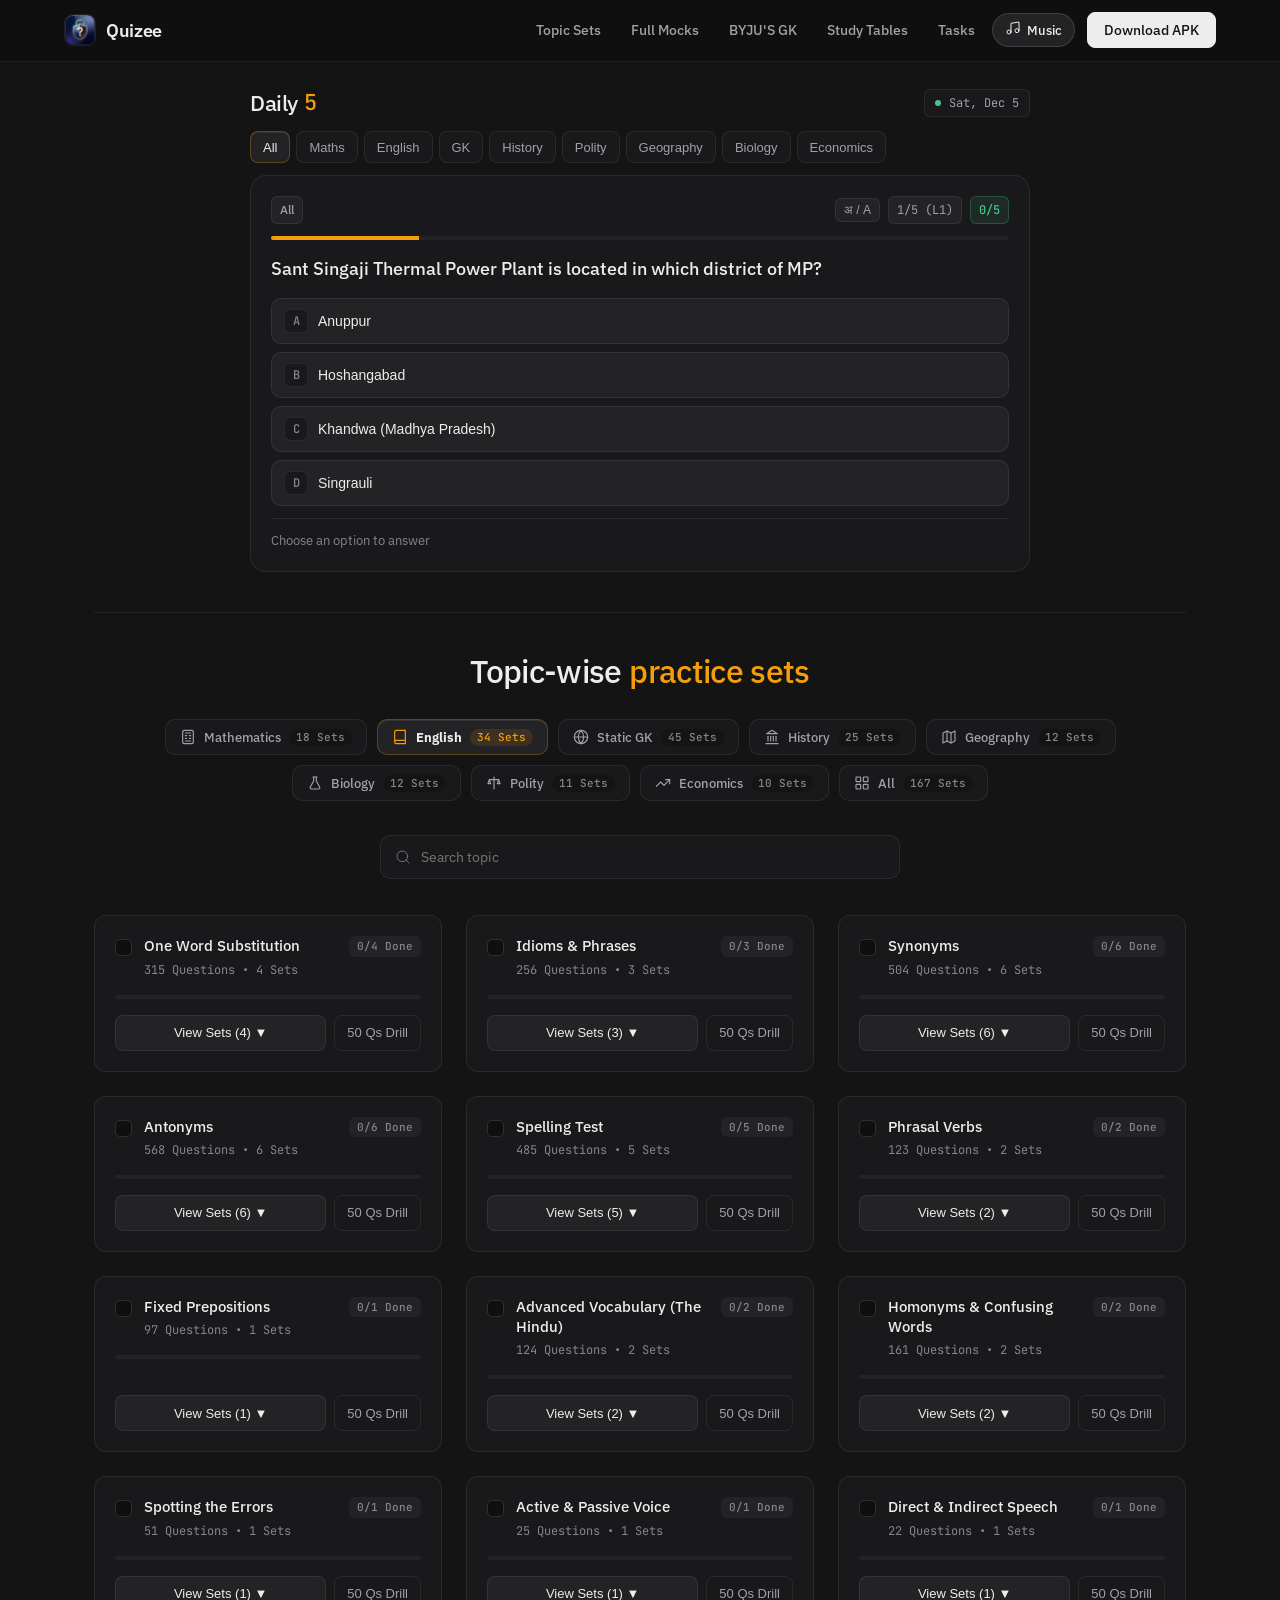
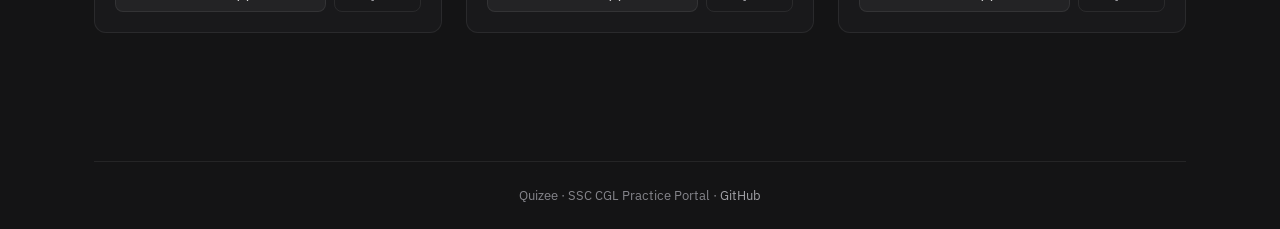
==== commit 4ea607da: "Add SSC CGL Syllabus Task Manager (tasks.html) with offline tracking and custom topics" ====
--- a/docs/index.html
+++ b/docs/index.html
@@ -10,6 +10,7 @@
     <!-- PWA & 100% Offline Support -->
     <link rel="manifest" href="manifest.json">
     <meta name="theme-color" content="#141415">
+    <meta name="color-scheme" content="dark">
     <meta name="mobile-web-app-capable" content="yes">
     <meta name="apple-mobile-web-app-capable" content="yes">
     <meta name="apple-mobile-web-app-status-bar-style" content="black-translucent">
@@ -2925,6 +2926,7 @@
                     <a href="mock-tests.html" class="nav-btn">Full Mocks</a>
                     <a href="byjus-gk.html" class="nav-btn">BYJU'S GK</a>
                     <a href="tables.html" class="nav-btn">Study Tables</a>
+                    <a href="tasks.html" class="nav-btn">Tasks</a>
                     <button class="nav-btn-audio quize-audio-btn" type="button" title="Play Quizee Music">
                         <span class="audio-btn-icon"><svg width="16" height="16" viewBox="0 0 24 24" fill="none" stroke="currentColor" stroke-width="1.5" stroke-linecap="round" stroke-linejoin="round"><path d="M9 18V5l12-2v13"></path><circle cx="6" cy="18" r="3"></circle><circle cx="18" cy="16" r="3"></circle></svg></span>
                         <span class="audio-btn-text">Music</span>
@@ -2968,6 +2970,10 @@
                 <a href="tables.html" class="mobile-nav-item">
                     <span class="mobile-item-icon"><svg viewBox="0 0 24 24" fill="none" stroke="currentColor" stroke-width="1.5" stroke-linecap="round" stroke-linejoin="round"><rect x="3" y="3" width="18" height="18" rx="2"></rect><line x1="3" y1="9" x2="21" y2="9"></line><line x1="9" y1="21" x2="9" y2="9"></line></svg></span>
                     <span>Master Study Tables</span>
+                </a>
+                <a href="tasks.html" class="mobile-nav-item">
+                    <span class="mobile-item-icon"><svg viewBox="0 0 24 24" fill="none" stroke="currentColor" stroke-width="1.5" stroke-linecap="round" stroke-linejoin="round"><path d="M9 11l3 3L22 4"></path><path d="M21 12v7a2 2 0 0 1-2 2H5a2 2 0 0 1-2-2V5a2 2 0 0 1 2-2h11"></path></svg></span>
+                    <span>Syllabus Tasks</span>
                 </a>
                 <button class="mobile-nav-item quize-audio-btn" type="button" style="background:transparent; border:none; width:100%; text-align:left; cursor:pointer; color:var(--text-secondary); font-weight:500; font-size:14px;">
                     <span class="mobile-item-icon audio-btn-icon"><svg viewBox="0 0 24 24" fill="none" stroke="currentColor" stroke-width="1.5" stroke-linecap="round" stroke-linejoin="round"><path d="M9 18V5l12-2v13"></path><circle cx="6" cy="18" r="3"></circle><circle cx="18" cy="16" r="3"></circle></svg></span>
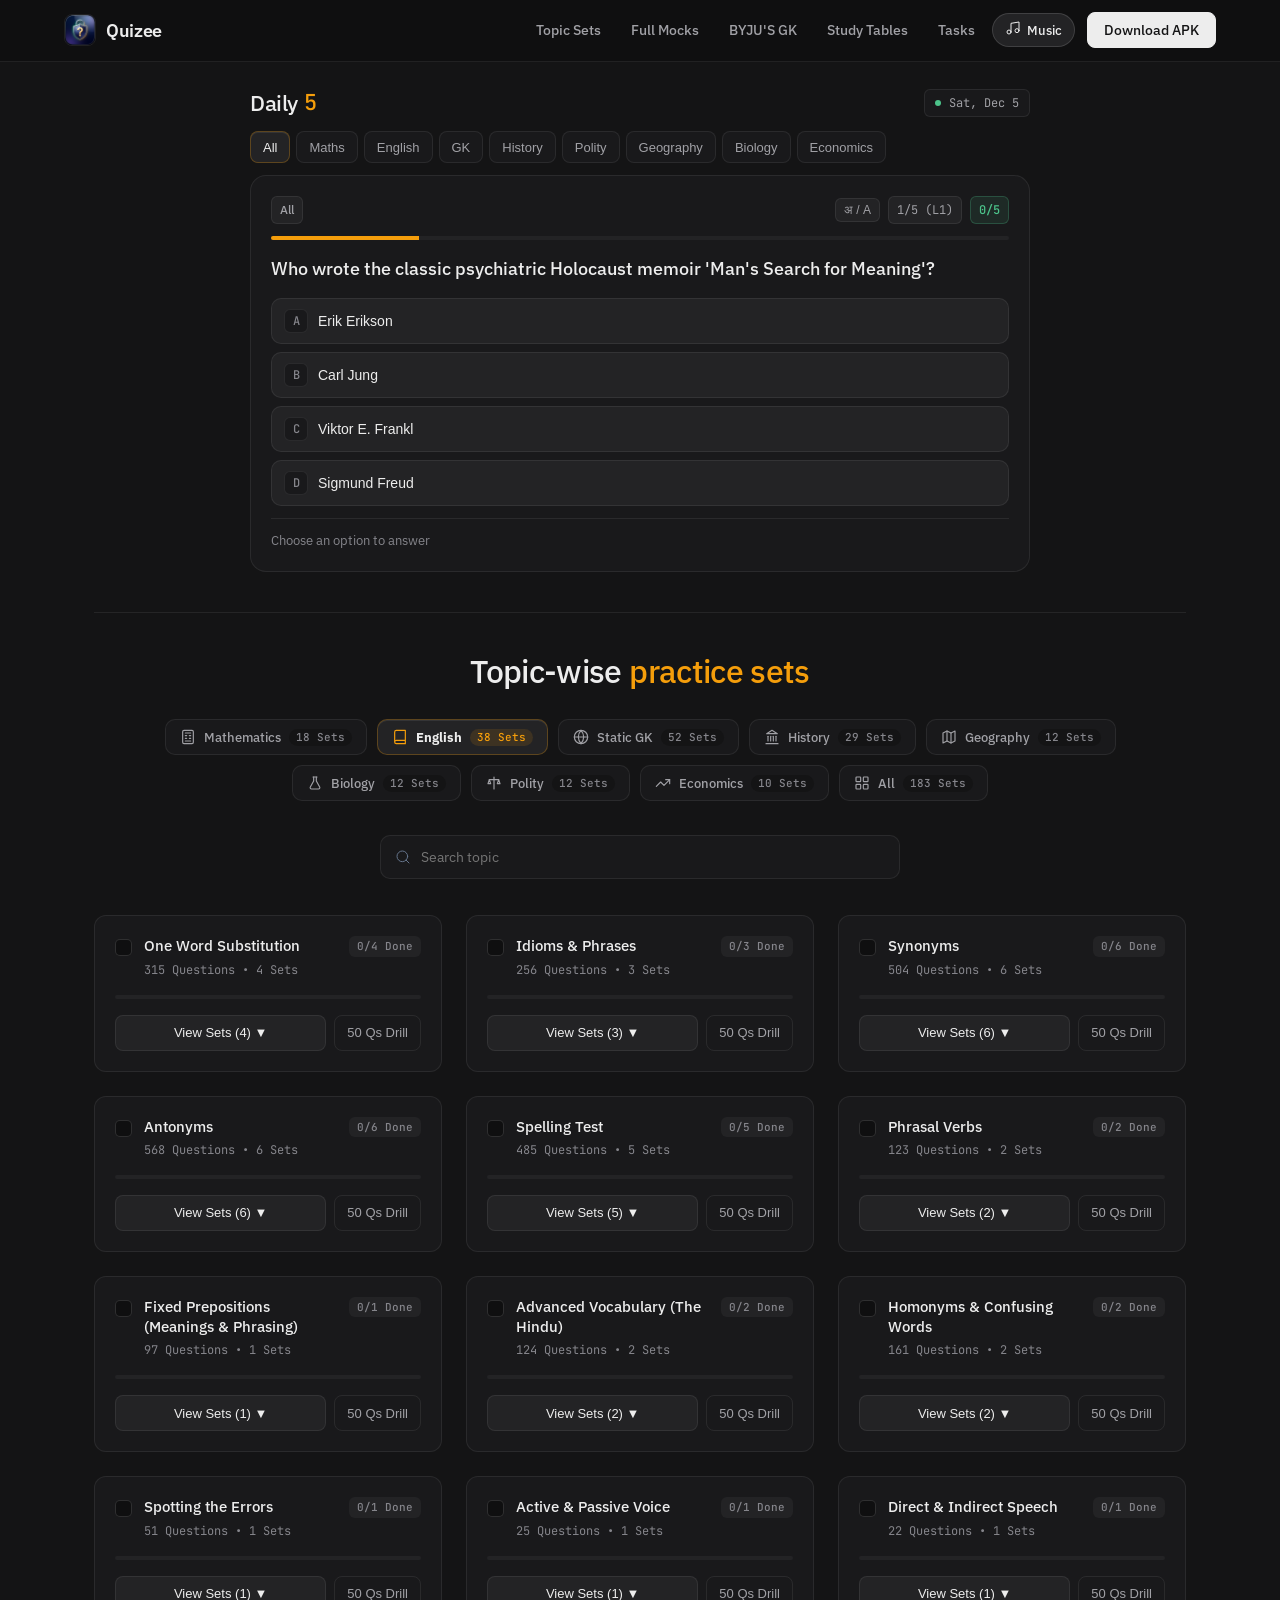
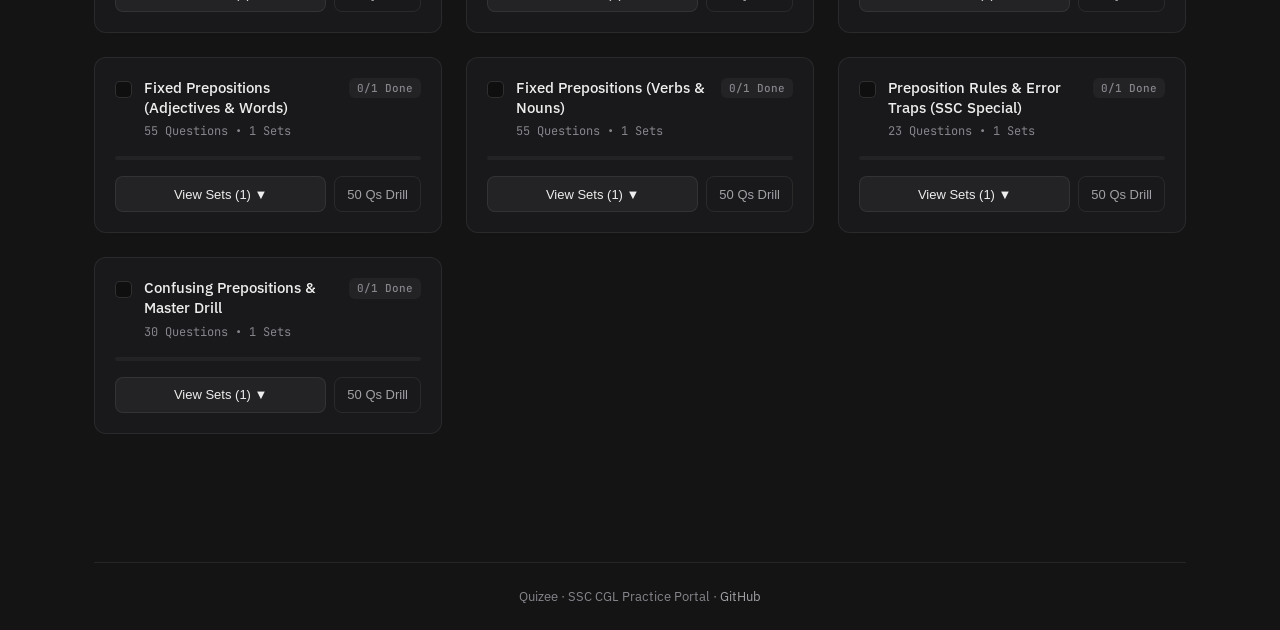
==== commit c67bd3d3: "feat: expand curriculum to 8,722 Qs, add 5 master study tables, fix offline audio, clean translation" ====
--- a/docs/index.html
+++ b/docs/index.html
@@ -3681,7 +3681,7 @@
     { name: "Indian History", subject: "history", count: "984 Qs", icon: "📜", desc: "Ancient, Medieval & Modern Indian History" },
     { name: "Indian & World Geography", subject: "geography", count: "503 Qs", icon: "🌍", desc: "Rivers, Mountains, National Parks, Climate" },
     { name: "General Science: Biology", subject: "biology", count: "317 Qs", icon: "🧬", desc: "Human Anatomy, Diseases, Vitamins, Genetics" },
-    { name: "Indian Polity & Constitution", subject: "polity", count: "271 Qs", icon: "⚖️", desc: "Articles, Amendments, President, Parliament" },
+    { name: "Indian Polity & Constitution", subject: "polity", count: "661 Qs", icon: "⚖️", desc: "Articles, Amendments, President, Parliament" },
     { name: "Indian & Global Economics", subject: "economics", count: "268 Qs", icon: "📈", desc: "Five Year Plans, Banking, Inflation, GDP" }
 ];
 
@@ -4000,9 +4000,57 @@
         ]
     },
     {
+        id: 'eng_prep_adj',
+        subject: 'English',
+        title: 'Fixed Prepositions (Adjectives & Words)',
+        meta: 'English • 55 Questions • 1 Set',
+        totalQs: 55,
+        setsCount: 1,
+        topicKey: 'english',
+        sets: [
+            { num: 1, range: 'Q 1 – 55', total: 55 }
+        ]
+    },
+    {
+        id: 'eng_prep_verb_noun',
+        subject: 'English',
+        title: 'Fixed Prepositions (Verbs & Nouns)',
+        meta: 'English • 55 Questions • 1 Set',
+        totalQs: 55,
+        setsCount: 1,
+        topicKey: 'english',
+        sets: [
+            { num: 1, range: 'Q 1 – 55', total: 55 }
+        ]
+    },
+    {
+        id: 'eng_prep_rules',
+        subject: 'English',
+        title: 'Preposition Rules & Error Traps (SSC Special)',
+        meta: 'English • 25 Questions • 1 Set',
+        totalQs: 25,
+        setsCount: 1,
+        topicKey: 'english',
+        sets: [
+            { num: 1, range: 'Q 1 – 25', total: 25 }
+        ]
+    },
+    {
+        id: 'eng_prep_confusing',
+        subject: 'English',
+        title: 'Confusing Prepositions & Master Drill (Exam Shift)',
+        meta: 'English • 30 Questions • 1 Set',
+        totalQs: 30,
+        setsCount: 1,
+        topicKey: 'english',
+        sets: [
+            { num: 1, range: 'Q 1 – 30', total: 30 }
+        ]
+    },
+    {
         id: 'eng_fixed_prep',
         subject: 'English',
-        title: 'Fixed Prepositions',
+        title: 'Fixed Prepositions (Meanings & Phrasing)',
         meta: 'English • 97 Questions • 1 Set',
         totalQs: 97,
         setsCount: 1,
@@ -4127,6 +4175,94 @@
         topicKey: 'static_gk',
         sets: [
             { num: 1, range: 'Q 1 – 50', total: 50 }
+        ]
+    },
+
+        // --- Important Days & Calendar Sets ---
+    {
+        id: 'gk_days_jan_mar',
+        subject: 'Static GK',
+        title: 'Important Days & Dates (January to March)',
+        meta: 'Static GK • 28 Questions • 1 Set',
+        totalQs: 28,
+        setsCount: 1,
+        topicKey: 'static_gk',
+        sets: [
+            { num: 1, range: 'Q 1 – 28', total: 28 }
+        ]
+    },
+    {
+        id: 'gk_days_apr_jun',
+        subject: 'Static GK',
+        title: 'Important Days & Dates (April to June)',
+        meta: 'Static GK • 26 Questions • 1 Set',
+        totalQs: 26,
+        setsCount: 1,
+        topicKey: 'static_gk',
+        sets: [
+            { num: 1, range: 'Q 1 – 26', total: 26 }
+        ]
+    },
+    {
+        id: 'gk_days_jul_sep',
+        subject: 'Static GK',
+        title: 'Important Days & Dates (July to September)',
+        meta: 'Static GK • 26 Questions • 1 Set',
+        totalQs: 26,
+        setsCount: 1,
+        topicKey: 'static_gk',
+        sets: [
+            { num: 1, range: 'Q 1 – 26', total: 26 }
+        ]
+    },
+    {
+        id: 'gk_days_oct_dec',
+        subject: 'Static GK',
+        title: 'Important Days & Dates (October to December)',
+        meta: 'Static GK • 26 Questions • 1 Set',
+        totalQs: 26,
+        setsCount: 1,
+        topicKey: 'static_gk',
+        sets: [
+            { num: 1, range: 'Q 1 – 26', total: 26 }
+        ]
+    },
+
+    // --- Festivals, Fairs & Special Features Sets ---
+    {
+        id: 'gk_festivals_harvest',
+        subject: 'Static GK',
+        title: 'Harvest Festivals & Major State Celebrations',
+        meta: 'Static GK • 25 Questions • 1 Set',
+        totalQs: 25,
+        setsCount: 1,
+        topicKey: 'static_gk',
+        sets: [
+            { num: 1, range: 'Q 1 – 25', total: 25 }
+        ]
+    },
+    {
+        id: 'gk_fairs_melas',
+        subject: 'Static GK',
+        title: 'Famous Fairs & Melas of India (मेले)',
+        meta: 'Static GK • 25 Questions • 1 Set',
+        totalQs: 25,
+        setsCount: 1,
+        topicKey: 'static_gk',
+        sets: [
+            { num: 1, range: 'Q 1 – 25', total: 25 }
+        ]
+    },
+    {
+        id: 'gk_festivals_special',
+        subject: 'Static GK',
+        title: 'Special Identities & Cultural Festivals',
+        meta: 'Static GK • 25 Questions • 1 Set',
+        totalQs: 25,
+        setsCount: 1,
+        topicKey: 'static_gk',
+        sets: [
+            { num: 1, range: 'Q 1 – 25', total: 25 }
         ]
     },
 
@@ -4231,6 +4367,56 @@
         ]
     },
 
+        // --- History Rapid-Fire One-Word & Landmark Battle Sets ---
+    {
+        id: 'hist_ancient_rapid',
+        subject: 'History',
+        title: 'Ancient History One-Word Revision',
+        meta: 'History • 27 Questions • 1 Set',
+        totalQs: 27,
+        setsCount: 1,
+        topicKey: 'history',
+        sets: [
+            { num: 1, range: 'Q 1 – 27', total: 27 }
+        ]
+    },
+    {
+        id: 'hist_medieval_rapid',
+        subject: 'History',
+        title: 'Medieval History One-Word Revision',
+        meta: 'History • 24 Questions • 1 Set',
+        totalQs: 24,
+        setsCount: 1,
+        topicKey: 'history',
+        sets: [
+            { num: 1, range: 'Q 1 – 24', total: 24 }
+        ]
+    },
+    {
+        id: 'hist_modern_rapid',
+        subject: 'History',
+        title: 'Modern History & Freedom Movement Revision',
+        meta: 'History • 25 Questions • 1 Set',
+        totalQs: 25,
+        setsCount: 1,
+        topicKey: 'history',
+        sets: [
+            { num: 1, range: 'Q 1 – 25', total: 25 }
+        ]
+    },
+    {
+        id: 'hist_books_battles_rapid',
+        subject: 'History',
+        title: 'Historical Books, Authors & Decisive Battles',
+        meta: 'History • 26 Questions • 1 Set',
+        totalQs: 26,
+        setsCount: 1,
+        topicKey: 'history',
+        sets: [
+            { num: 1, range: 'Q 1 – 26', total: 26 }
+        ]
+    },
+
     // 4. GEOGRAPHY (503 MCQs)
     {
         id: 'geo_rivers',
@@ -4300,31 +4486,149 @@
         ]
     },
 
-    // 6. POLITY (271 MCQs)
+    // 6. POLITY (661 MCQs • 12 Topics)
+    {
+        id: 'pol_union',
+        subject: 'Polity',
+        title: 'Union, Territory & Citizenship (Articles 1–11)',
+        meta: 'Polity • 39 Questions • 1 Set',
+        totalQs: 39,
+        setsCount: 1,
+        topicKey: 'polity',
+        sets: [
+            { num: 1, range: 'Q 1 – 39', total: 39 }
+        ]
+    },
     {
         id: 'pol_rights',
         subject: 'Polity',
-        title: 'Preamble, Fundamental Rights & DPSP',
-        meta: 'Polity • 150 Questions • 2 Sets',
-        totalQs: 150,
-        setsCount: 2,
+        title: 'Fundamental Rights – Part III (Articles 12–35)',
+        meta: 'Polity • 87 Questions • 1 Set',
+        totalQs: 87,
+        setsCount: 1,
         topicKey: 'polity',
         sets: [
-            { num: 1, range: 'Q 1 – 100', total: 100 },
-            { num: 2, range: 'Q 101 – 150', total: 50 }
+            { num: 1, range: 'Q 1 – 87', total: 87 }
+        ]
+    },
+    {
+        id: 'pol_dpsp',
+        subject: 'Polity',
+        title: 'DPSP & Fundamental Duties (Articles 36–51, 51A)',
+        meta: 'Polity • 35 Questions • 1 Set',
+        totalQs: 35,
+        setsCount: 1,
+        topicKey: 'polity',
+        sets: [
+            { num: 1, range: 'Q 1 – 35', total: 35 }
+        ]
+    },
+    {
+        id: 'pol_executive',
+        subject: 'Polity',
+        title: 'President, Vice-President & Union Executive (Articles 52–78)',
+        meta: 'Polity • 82 Questions • 1 Set',
+        totalQs: 82,
+        setsCount: 1,
+        topicKey: 'polity',
+        sets: [
+            { num: 1, range: 'Q 1 – 82', total: 82 }
         ]
     },
     {
         id: 'pol_parliament',
         subject: 'Polity',
-        title: 'Parliament, President, Courts & Amendments',
-        meta: 'Polity • 121 Questions • 2 Sets',
-        totalQs: 121,
-        setsCount: 2,
+        title: 'Parliament of India (Articles 79–123)',
+        meta: 'Polity • 70 Questions • 1 Set',
+        totalQs: 70,
+        setsCount: 1,
         topicKey: 'polity',
         sets: [
-            { num: 1, range: 'Q 1 – 100', total: 100 },
-            { num: 2, range: 'Q 101 – 121', total: 21 }
+            { num: 1, range: 'Q 1 – 70', total: 70 }
+        ]
+    },
+    {
+        id: 'pol_judiciary',
+        subject: 'Polity',
+        title: 'Supreme Court & High Courts (Articles 124–148, 214–226)',
+        meta: 'Polity • 62 Questions • 1 Set',
+        totalQs: 62,
+        setsCount: 1,
+        topicKey: 'polity',
+        sets: [
+            { num: 1, range: 'Q 1 – 62', total: 62 }
+        ]
+    },
+    {
+        id: 'pol_panchayat',
+        subject: 'Polity',
+        title: 'Panchayati Raj & Local Government (Part IX & IX-A)',
+        meta: 'Polity • 41 Questions • 1 Set',
+        totalQs: 41,
+        setsCount: 1,
+        topicKey: 'polity',
+        sets: [
+            { num: 1, range: 'Q 1 – 41', total: 41 }
+        ]
+    },
+    {
+        id: 'pol_finance_elections',
+        subject: 'Polity',
+        title: 'Finance, Elections & Official Language (Articles 280, 300A, 324–343)',
+        meta: 'Polity • 51 Questions • 1 Set',
+        totalQs: 51,
+        setsCount: 1,
+        topicKey: 'polity',
+        sets: [
+            { num: 1, range: 'Q 1 – 51', total: 51 }
+        ]
+    },
+    {
+        id: 'pol_emergency',
+        subject: 'Polity',
+        title: 'Emergency Provisions & Constitutional Amendment (Articles 352–368)',
+        meta: 'Polity • 35 Questions • 1 Set',
+        totalQs: 35,
+        setsCount: 1,
+        topicKey: 'polity',
+        sets: [
+            { num: 1, range: 'Q 1 – 35', total: 35 }
+        ]
+    },
+    {
+        id: 'pol_combinations',
+        subject: 'Polity',
+        title: 'High-Yield Article Combinations & Matching',
+        meta: 'Polity • 30 Questions • 1 Set',
+        totalQs: 30,
+        setsCount: 1,
+        topicKey: 'polity',
+        sets: [
+            { num: 1, range: 'Q 1 – 30', total: 30 }
+        ]
+    },
+    {
+        id: 'pol_amendments',
+        subject: 'Polity',
+        title: 'Landmark Constitutional Amendments (42nd to 106th)',
+        meta: 'Polity • 42 Questions • 1 Set',
+        totalQs: 42,
+        setsCount: 1,
+        topicKey: 'polity',
+        sets: [
+            { num: 1, range: 'Q 1 – 42', total: 42 }
+        ]
+    },
+    {
+        id: 'pol_making_preamble',
+        subject: 'Polity',
+        title: 'Making of Constitution, Preamble & Sources',
+        meta: 'Polity • 87 Questions • 1 Set',
+        totalQs: 87,
+        setsCount: 1,
+        topicKey: 'polity',
+        sets: [
+            { num: 1, range: 'Q 1 – 87', total: 87 }
         ]
     },
 
@@ -4502,12 +4806,12 @@
         chipsContainer.innerHTML = '';
         const subjects = [
             { name: "All", count: "7,480" },
-            { name: "English", count: "2,620" },
-            { name: "Static GK", count: "1,554" },
-            { name: "History", count: "984" },
+            { name: "English", count: "2,896" },
+            { name: "Static GK", count: "1,865" },
+            { name: "History", count: "1,211" },
             { name: "Geography", count: "503" },
             { name: "Biology", count: "317" },
-            { name: "Polity", count: "271" },
+            { name: "Polity", count: "661" },
             { name: "Economics", count: "268" }
         ];
         subjects.forEach(s => {
@@ -4603,12 +4907,12 @@
     container.innerHTML = '';
 
     const list = [
-        { name: "English Vocab & Grammar", subject: "English", count: "53 Sets • 2,620 MCQs", badge: "9 Topics", icon: "📖" },
+        { name: "English Vocab & Grammar", subject: "English", count: "57 Sets • 2,896 MCQs", badge: "13 Topics", icon: "📖" },
         { name: "Static GK & Art Culture", subject: "Static GK", count: "32 Sets • 1,554 MCQs", badge: "33 Topics", icon: "🏛️" },
         { name: "Indian History (Ancient, Medieval, Modern)", subject: "History", count: "20 Sets • 984 MCQs", badge: "18 Topics", icon: "🏺" },
         { name: "Geography & Ecology", subject: "Geography", count: "10 Sets • 503 MCQs", badge: "6 Sets", icon: "🌍" },
         { name: "Biology & Human Health", subject: "Biology", count: "6 Sets • 317 MCQs", badge: "4 Sets", icon: "🧬" },
-        { name: "Indian Polity & Constitution", subject: "Polity", count: "5 Sets • 271 MCQs", badge: "3 Sets", icon: "⚖️" },
+        { name: "Indian Polity & Constitution", subject: "Polity", count: "12 Sets • 661 MCQs", badge: "12 Topics", icon: "⚖️" },
         { name: "Economics & Banking", subject: "Economics", count: "5 Sets • 268 MCQs", badge: "3 Sets", icon: "📈" }
     ];
 
--- a/docs/assets/quizee-theme.css
+++ b/docs/assets/quizee-theme.css
@@ -725,7 +725,7 @@
 .reader-kicker {
     font-family: var(--font-mono);
     font-variant-numeric: tabular-nums;
-    color: var(--accent) !important;
+    color: #818cf8 !important;
     text-transform: none !important;
     letter-spacing: 0 !important;
     font-size: 12px !important;
@@ -861,11 +861,7 @@
 }
 
 .drill-card-meta {
-    font-family: var(--font-mono);
-    font-variant-numeric: tabular-nums;
-    font-size: 12px;
-    font-weight: 500;
-    color: var(--accent);
+    display: none !important;
 }
 
 .drill-card-arrow {
@@ -1452,3 +1448,52 @@
     border-bottom: 2px solid var(--bg-deep);
     transform: rotate(-45deg) translate(1px, -1px);
 }
+
+/* =========================================================
+   STUDY TABLES SPECIFIC PURGE OF YELLOW ACCENTS
+   ========================================================= */
+body.page-tables {
+    --accent: #6366f1 !important;
+    --accent-hover: #4f46e5 !important;
+    --accent-tint: rgba(99, 102, 241, 0.12) !important;
+    --accent-border: rgba(99, 102, 241, 0.28) !important;
+    --primary: #6366f1 !important;
+    --primary-glow: #818cf8 !important;
+    --secondary: #4f46e5 !important;
+    --amber: #6366f1 !important;
+}
+
+body.page-tables .drill-card-meta {
+    display: none !important;
+}
+
+body.page-tables .reader-kicker {
+    color: #818cf8 !important;
+}
+
+body.page-tables .subject-tab-btn.active {
+    border-color: #6366f1 !important;
+    color: #ffffff !important;
+}
+
+body.page-tables .subject-tab-btn.active .tab-svg-icon {
+    color: #818cf8 !important;
+}
+
+body.page-tables .subject-tab-btn.active .tab-count-badge {
+    background: rgba(99, 102, 241, 0.16) !important;
+    color: #c7d2fe !important;
+}
+
+body.page-tables .drill-card:hover {
+    border-color: rgba(99, 102, 241, 0.4) !important;
+}
+
+body.page-tables .drill-card:hover .drill-card-arrow {
+    color: #818cf8 !important;
+}
+
+body.page-tables mark.hl {
+    background: rgba(99, 102, 241, 0.25) !important;
+    color: #e0e7ff !important;
+}
